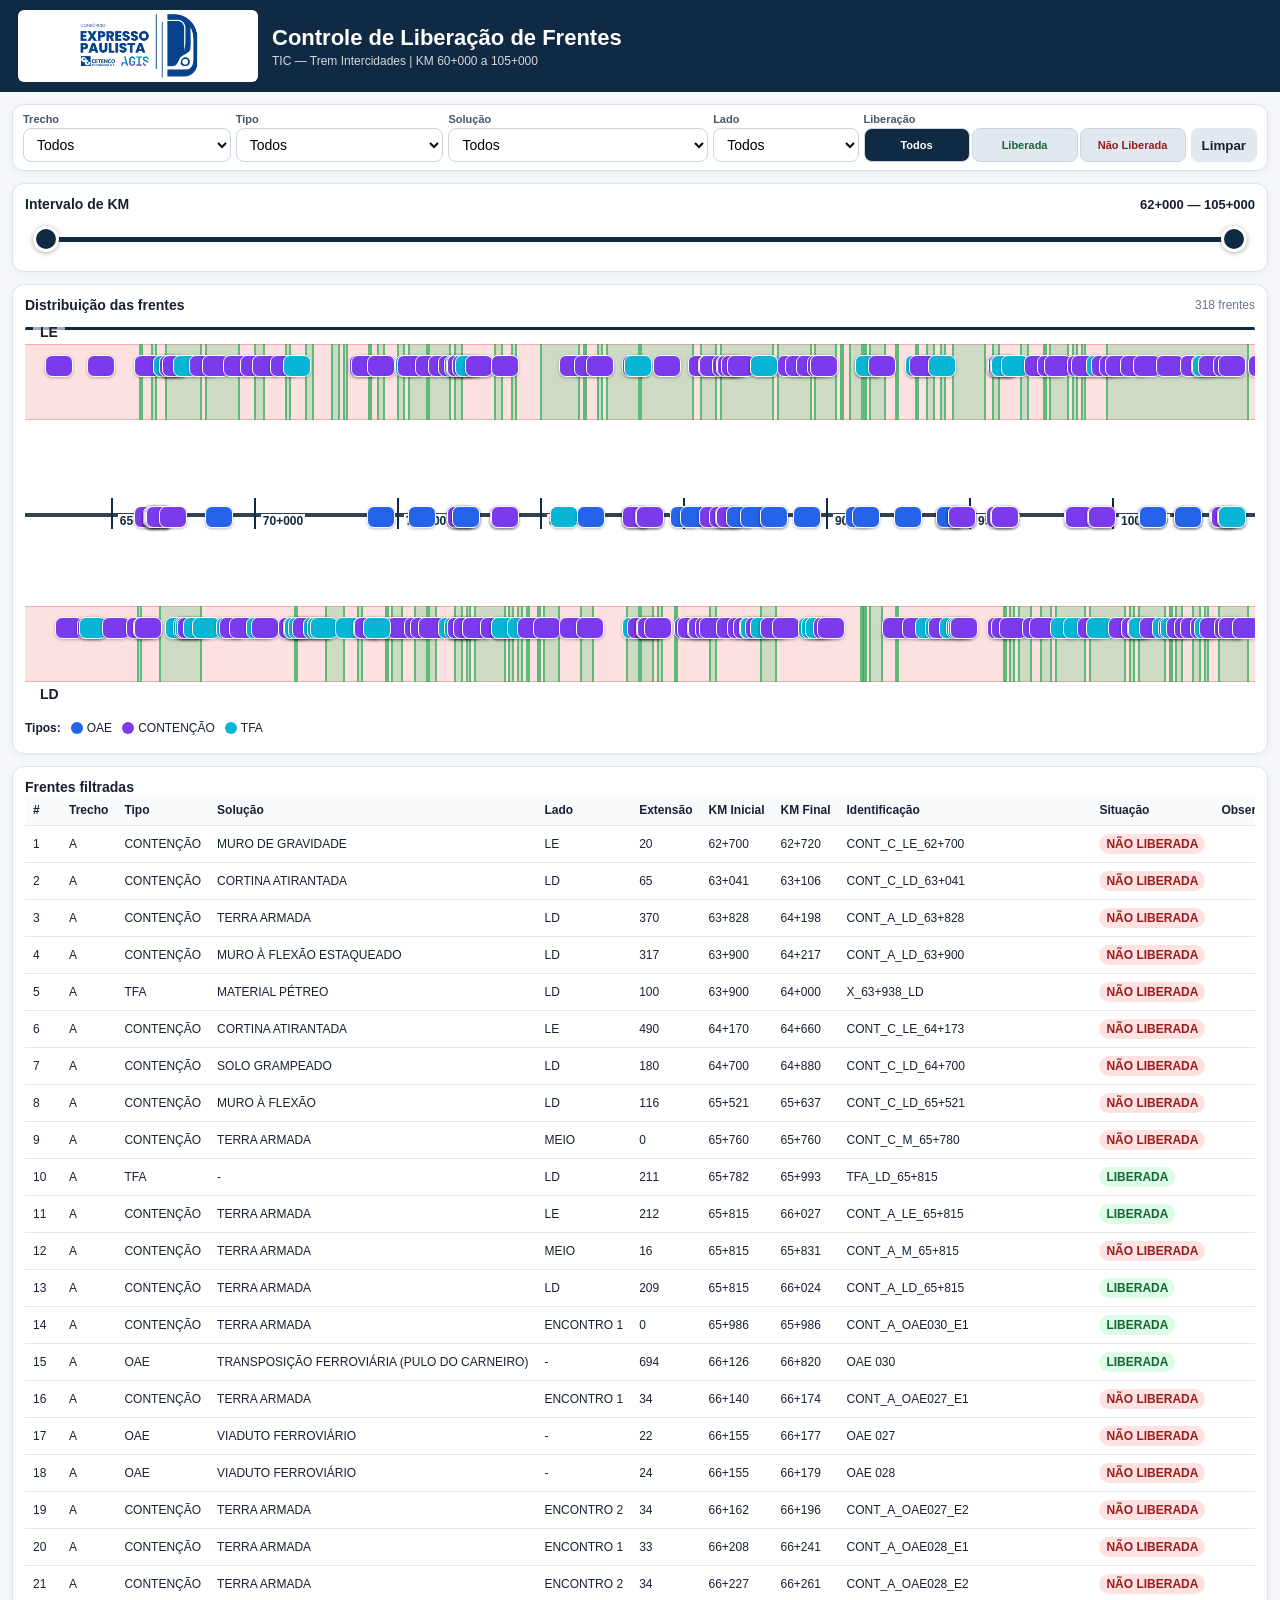
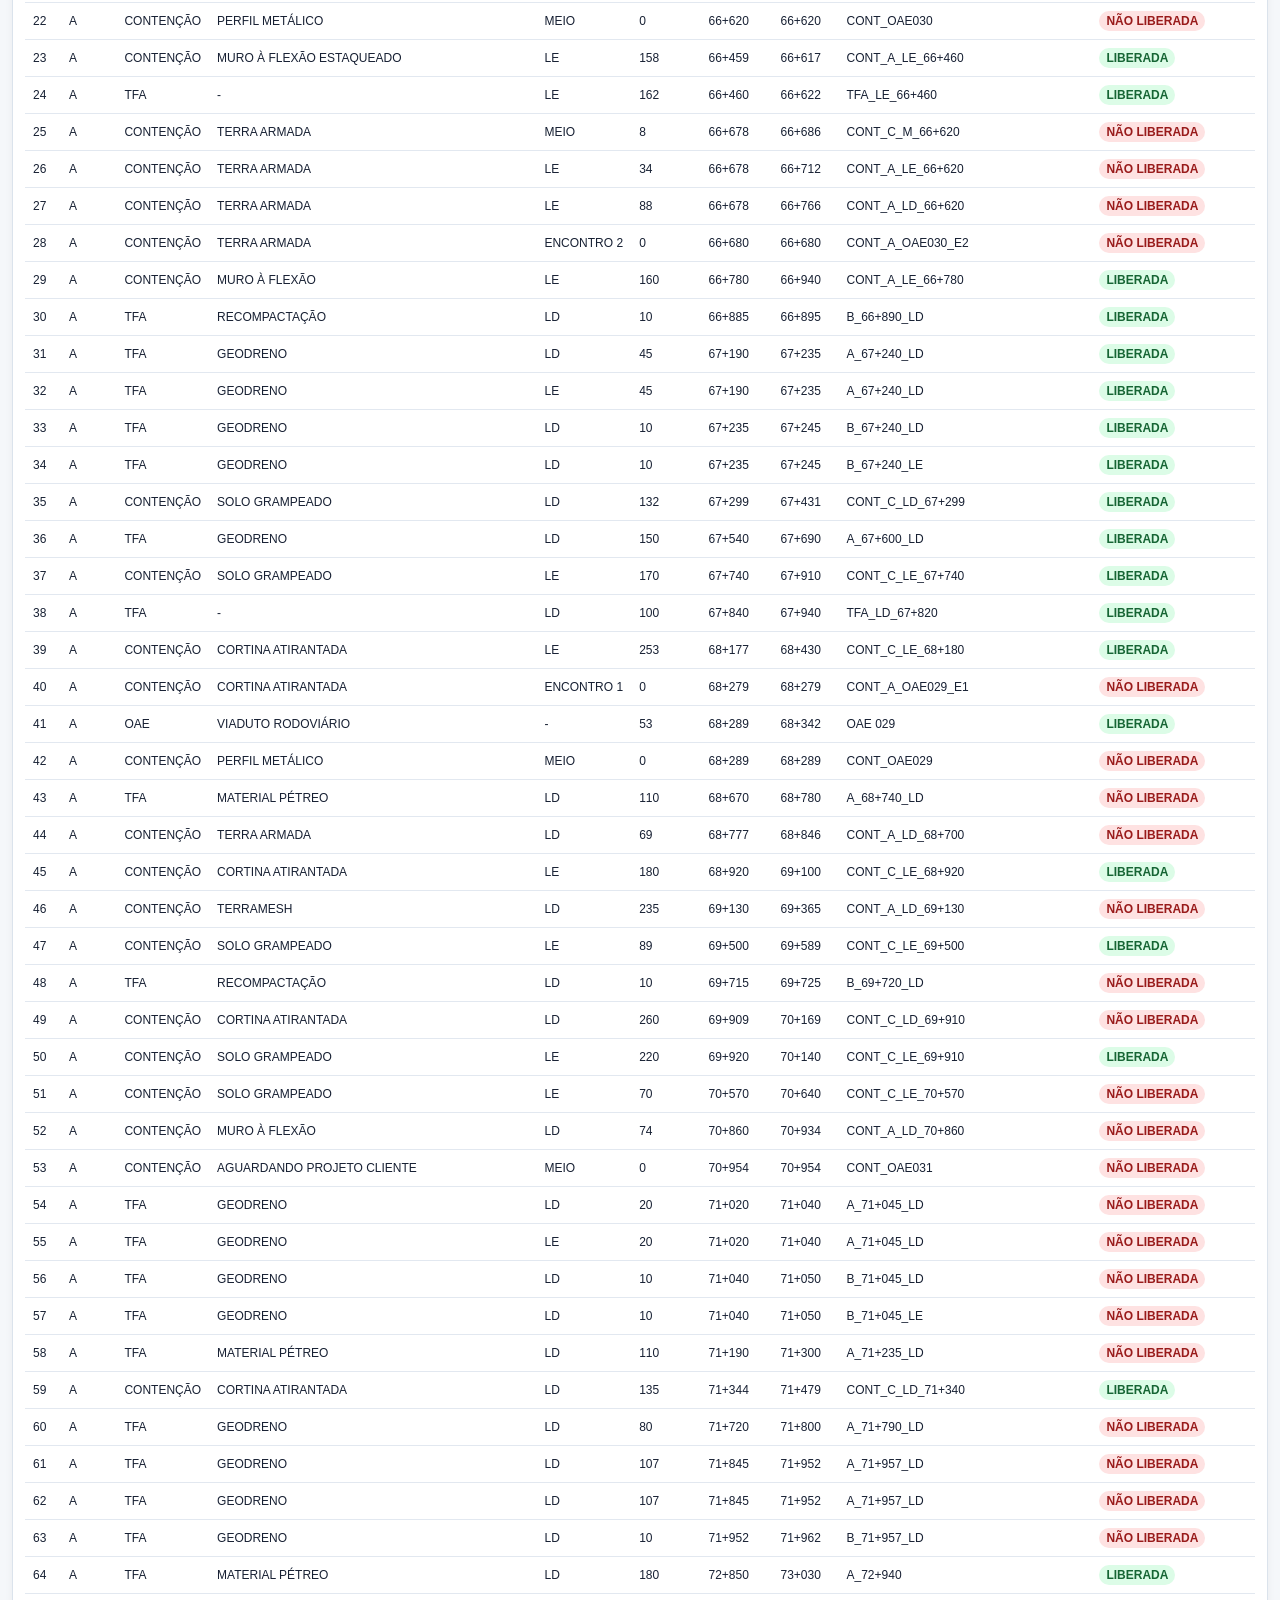
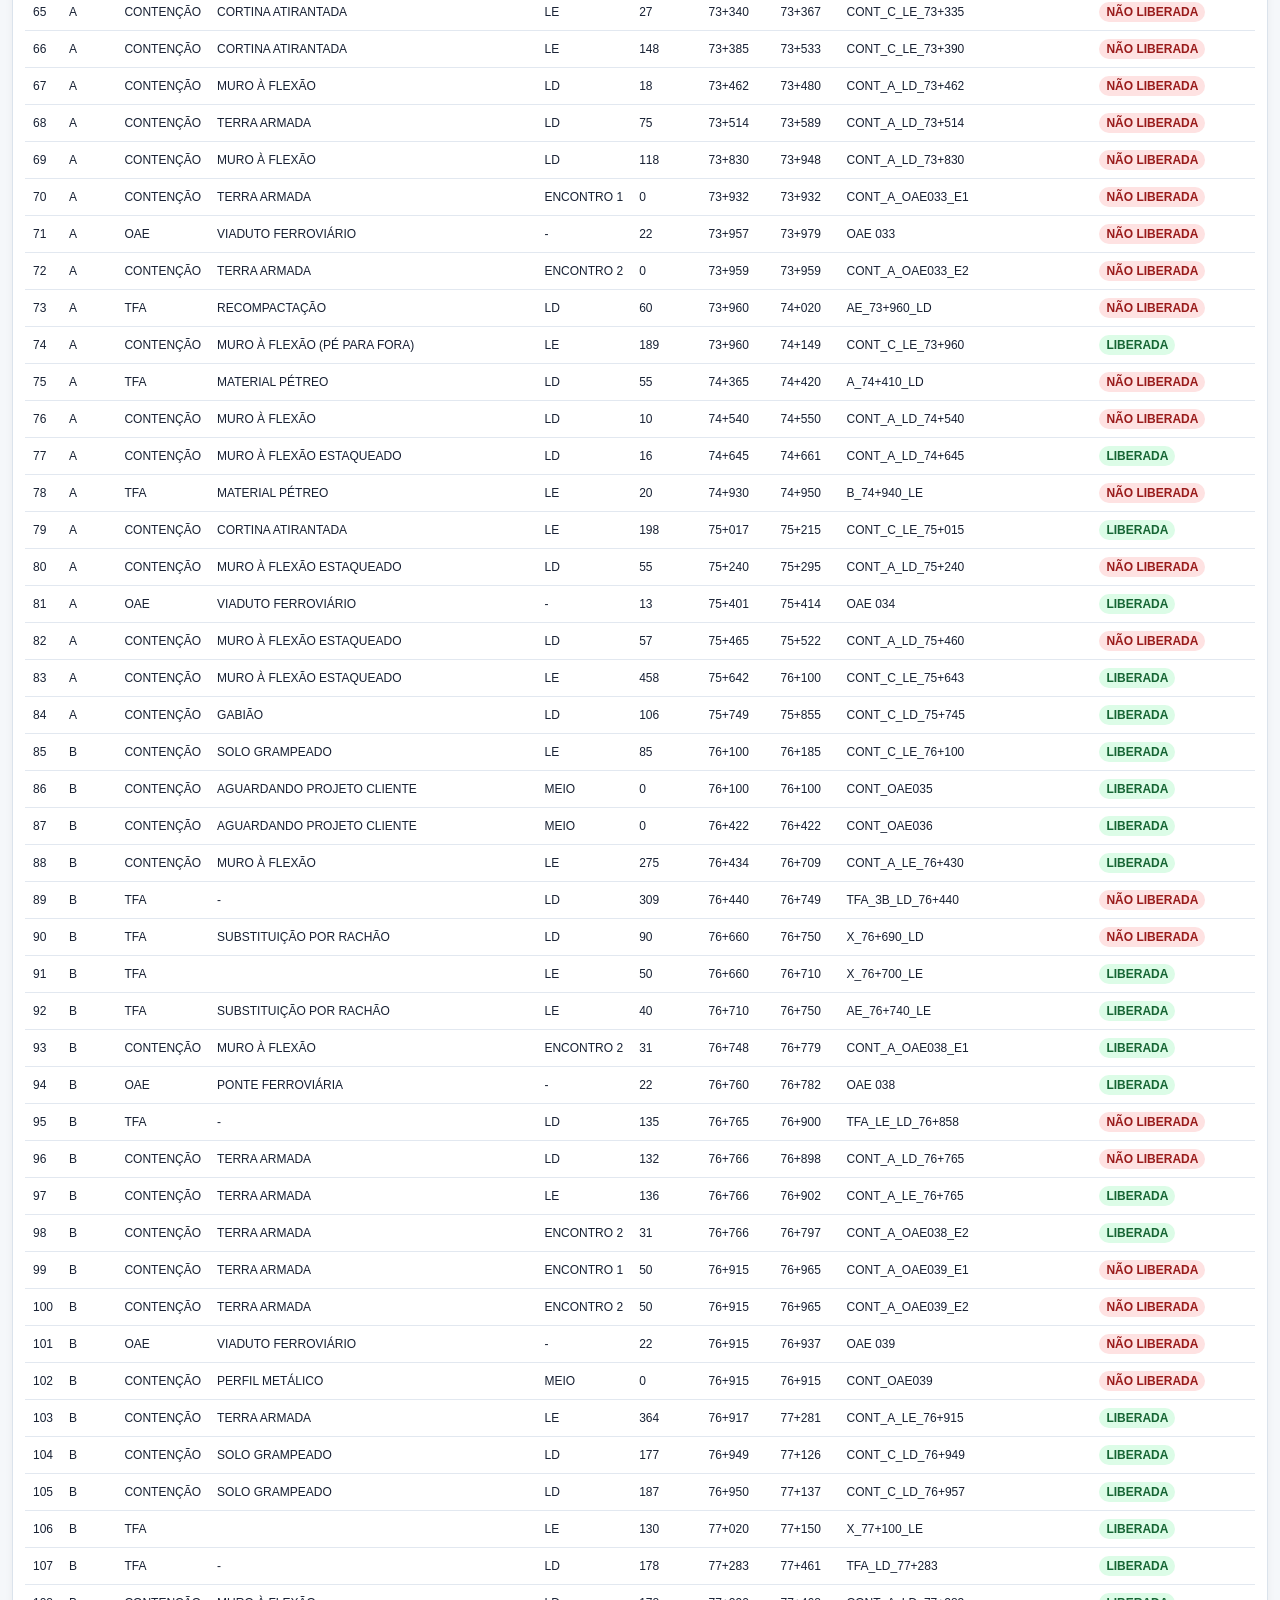
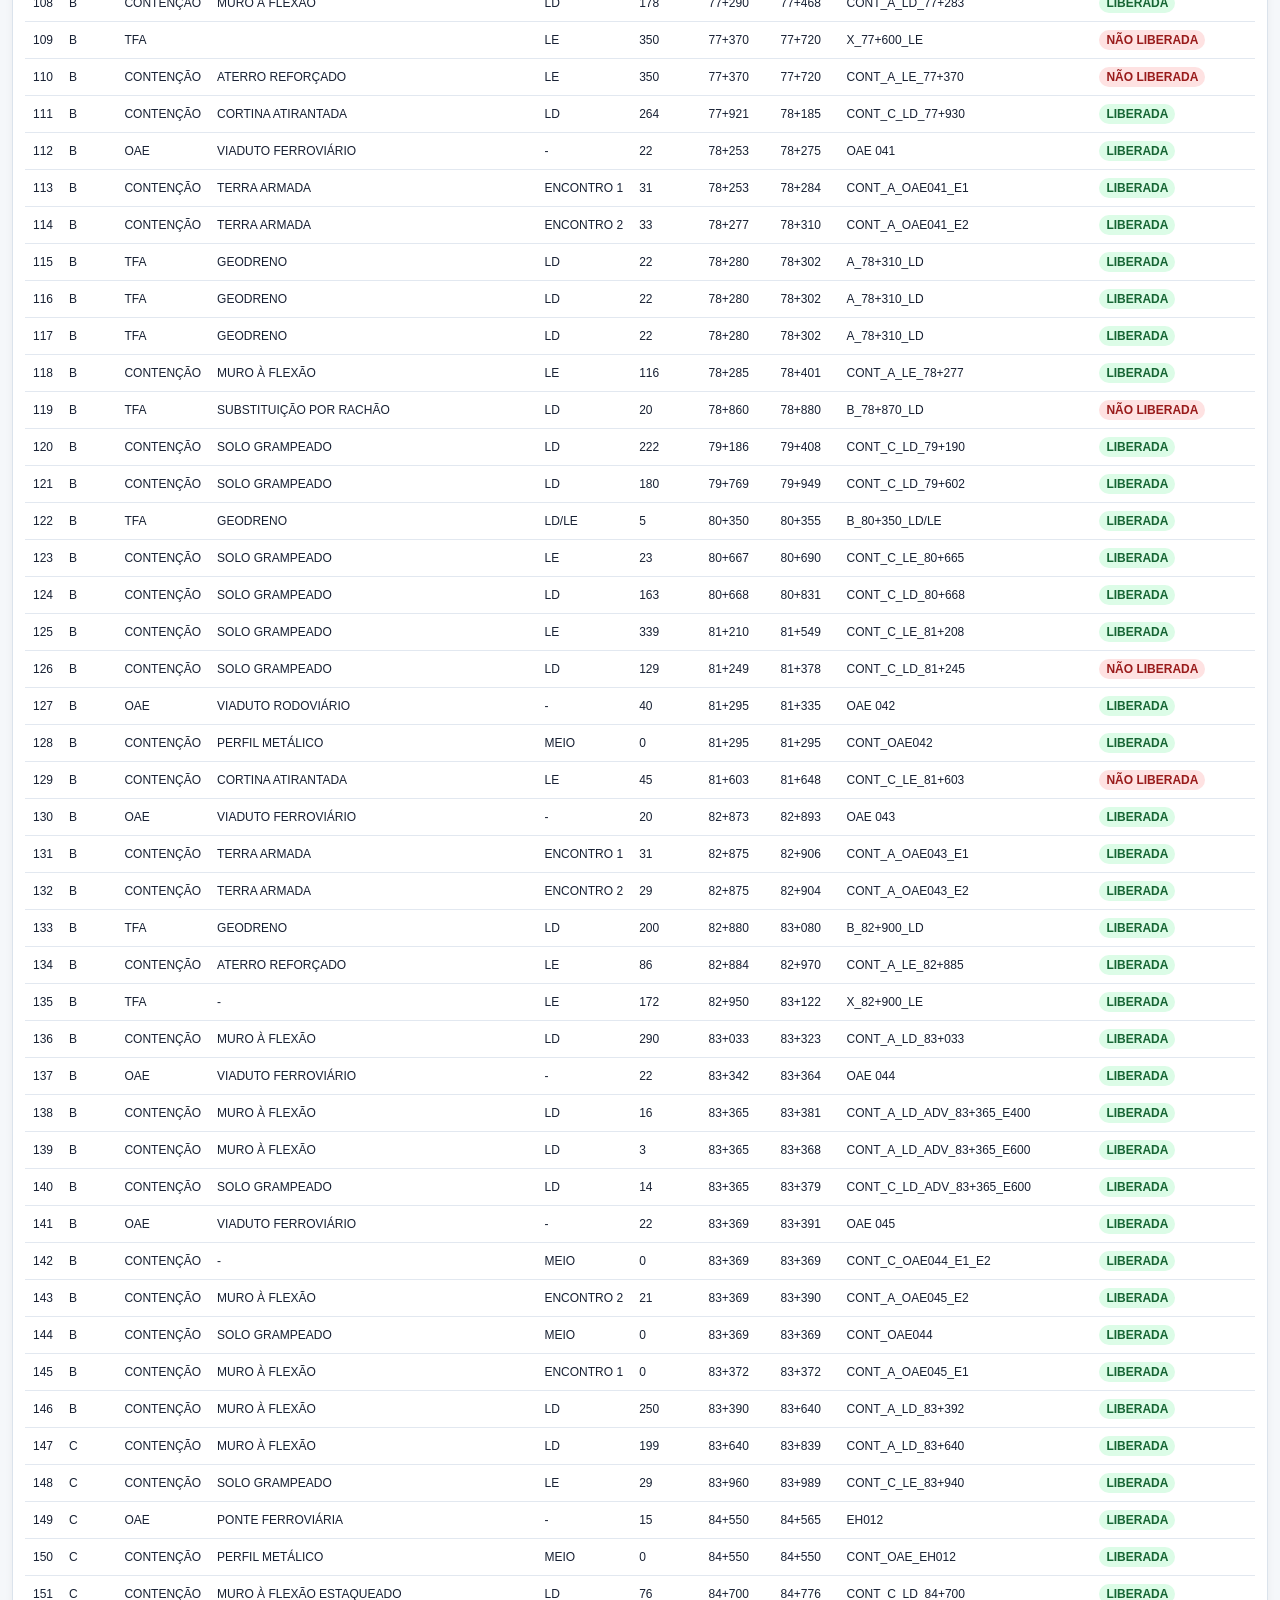
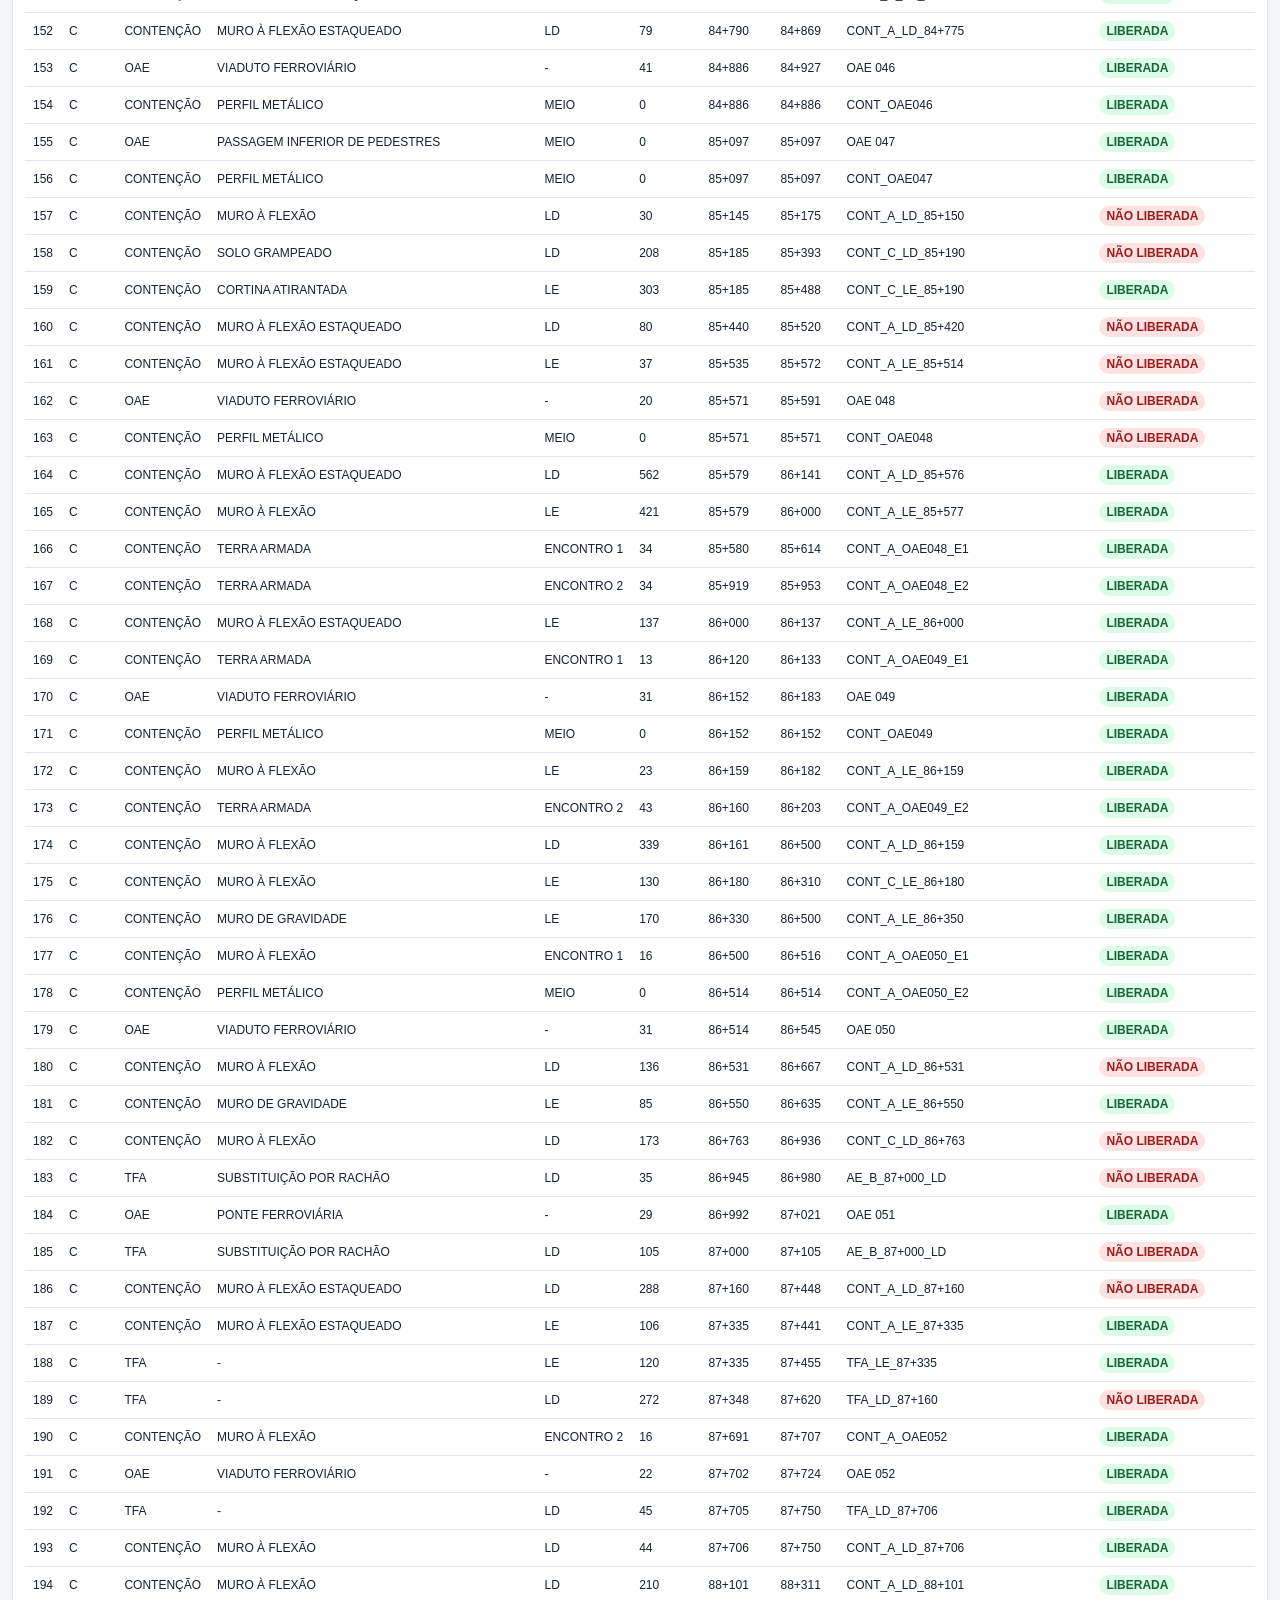
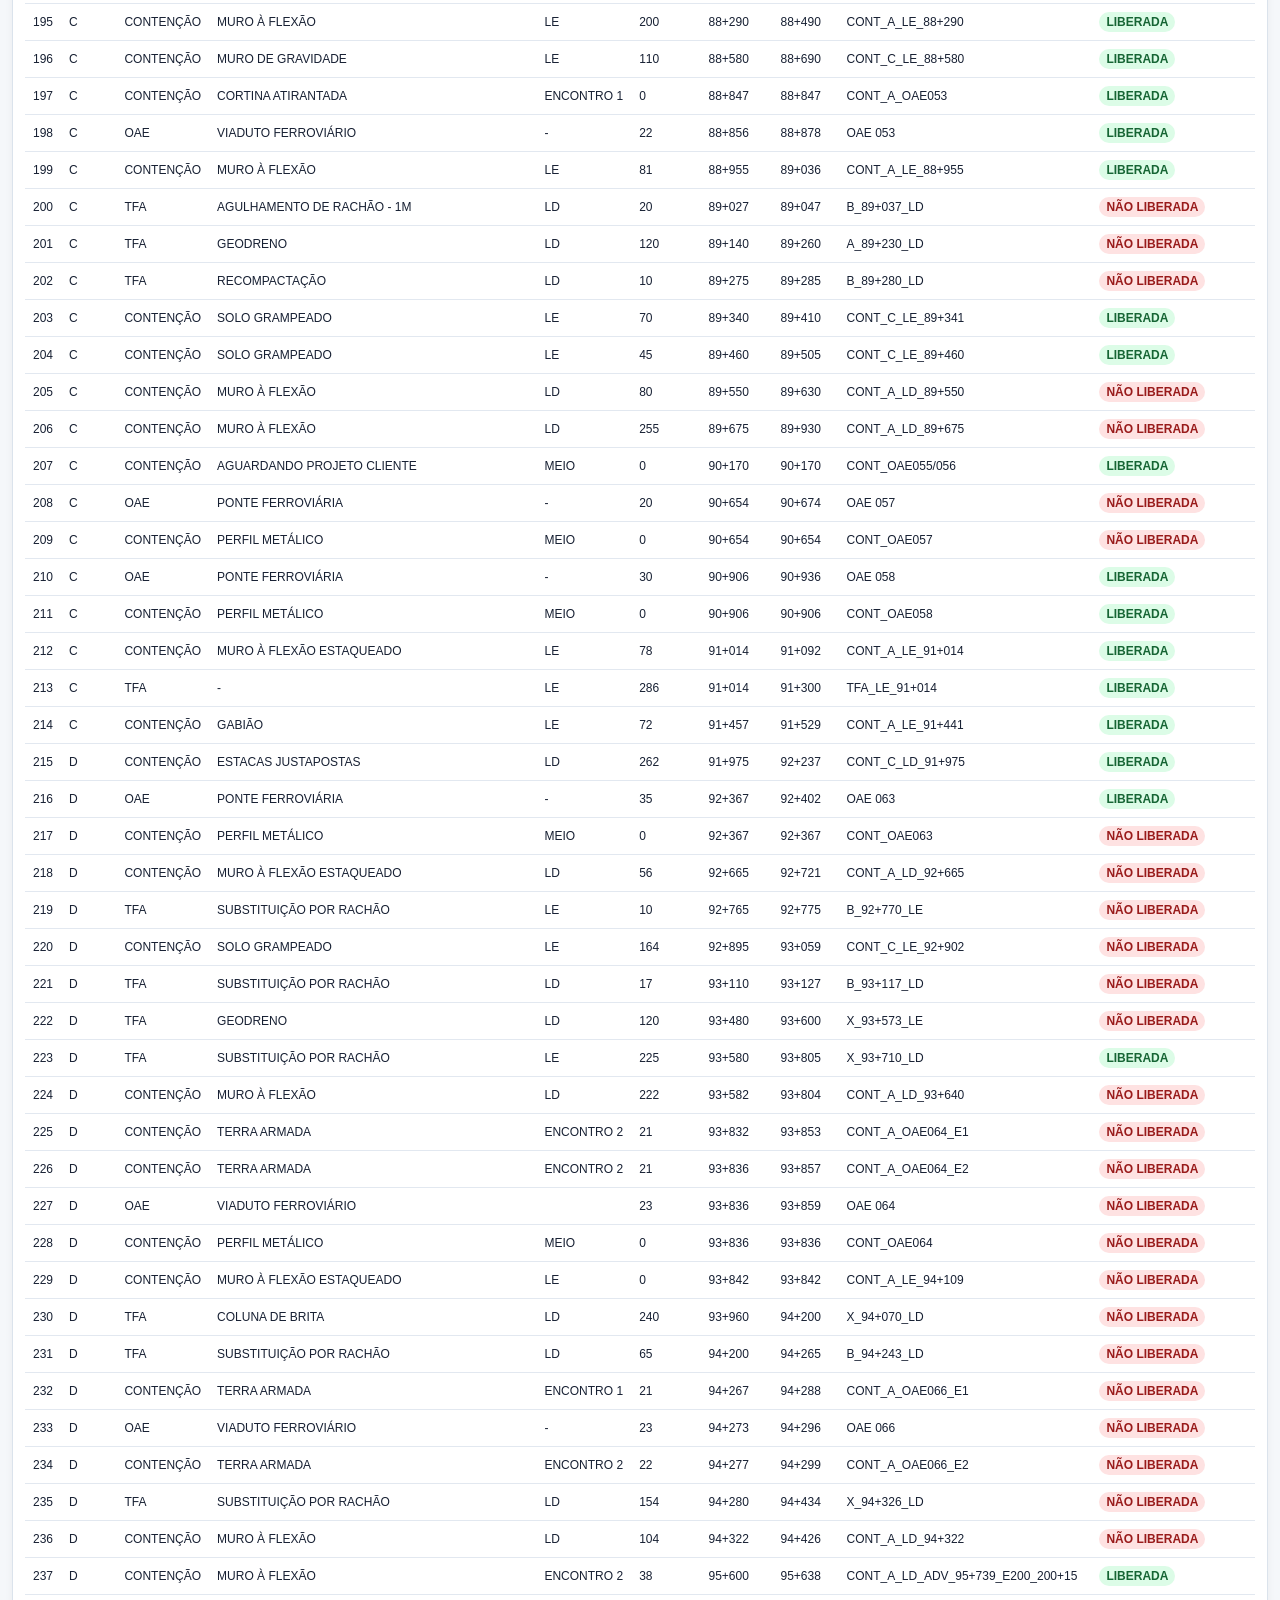
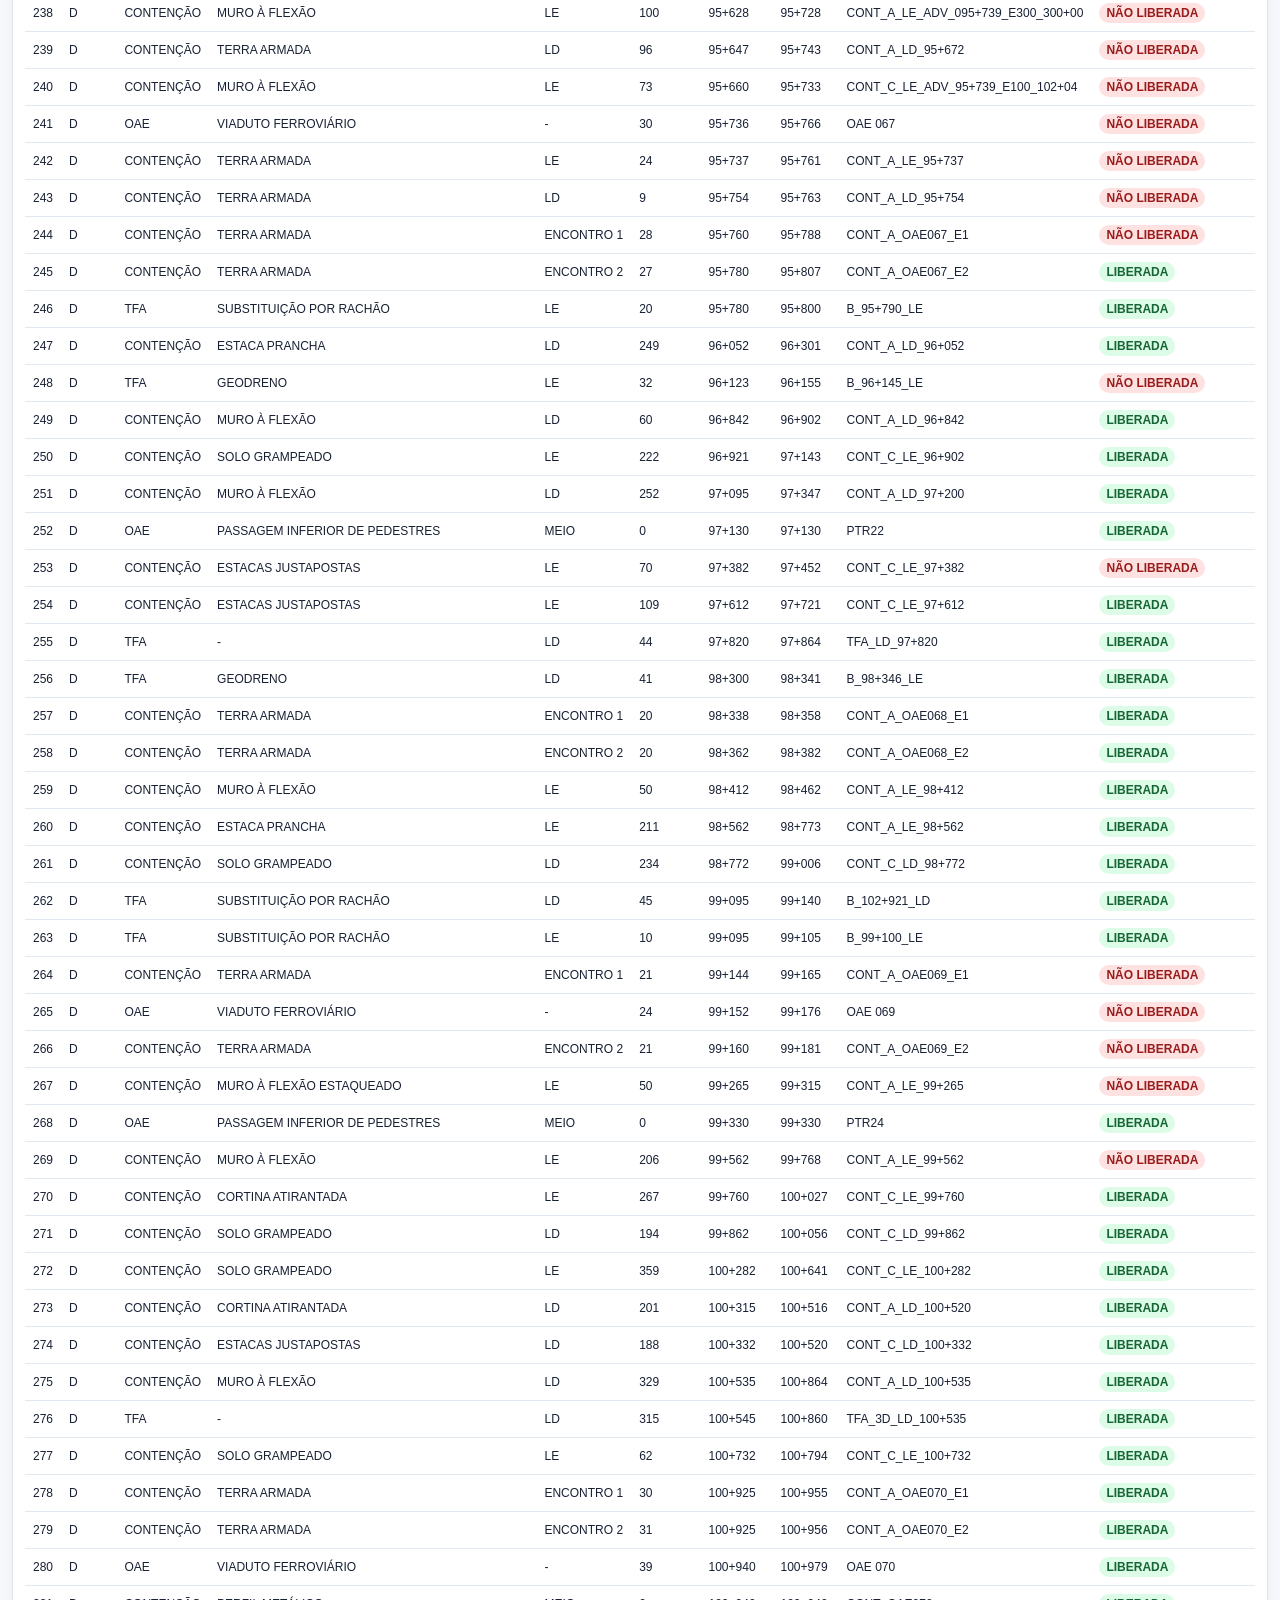
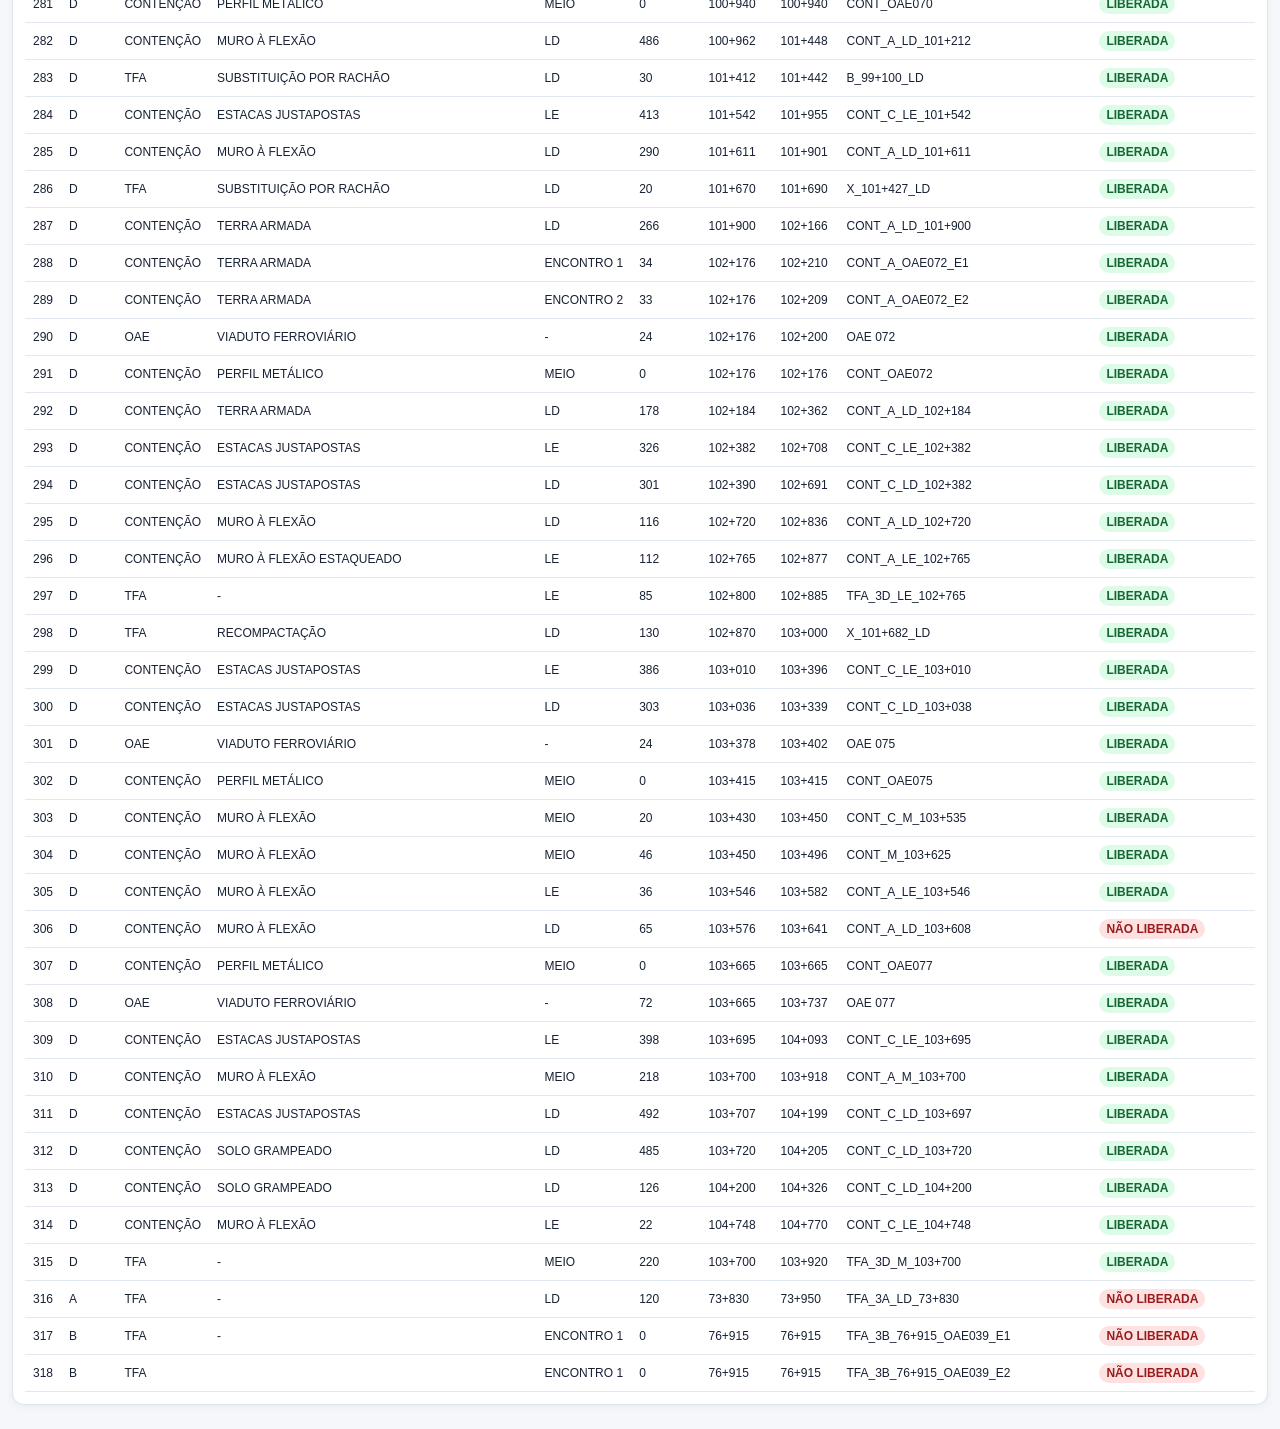
==== index.html @ 029c2e12 "Add files via upload" ====
<!doctype html><html lang="pt-BR"><head><meta charset="utf-8"><meta name="viewport" content="width=device-width,initial-scale=1,viewport-fit=cover"><meta name="apple-mobile-web-app-capable" content="yes"><meta name="apple-mobile-web-app-status-bar-style" content="black-translucent"><title>Controle de Liberação de Frentes</title><link rel="manifest" href="manifest.webmanifest"><link rel="icon" href="icon.svg"><link rel="stylesheet" href="app.css?v=6"></head><body>
<header class="topbar">
  <div class="brand">
    <img src="logo.png" alt="Consórcio Expresso Paulista" class="logo">
    <div>
      <h1>Controle de Liberação de Frentes</h1>
      <div class="sub">TIC — Trem Intercidades | KM 60+000 a 105+000</div>
    </div>
  </div>
</header>
<main>
<section class="card filterCard">
  <div class="filters">
    <div><label>Trecho</label><select id="trecho"></select></div>
    <div><label>Tipo</label><select id="tipo"></select></div>
    <div><label>Solução</label><select id="solucao"></select></div>
    <div><label>Lado</label><select id="lado"></select></div>
    <div class="releaseBox"><label>Liberação</label><div class="statusFilter"><button type="button" class="statusBtn active" data-status="">Todos</button><button type="button" class="statusBtn released" data-status="released">Liberada</button><button type="button" class="statusBtn notreleased" data-status="notreleased">Não Liberada</button></div></div>
    <button id="clear" class="btnlight clearBtn">Limpar</button>
  </div>
</section>
<section class="card"><div class="kmhead"><b>Intervalo de KM</b><span class="kmvals"><span id="v1">62+000</span> — <span id="v2">105+000</span></span></div><div class="range"><div class="track"></div><div class="fill" id="fill"></div><input id="r1" type="range" min="62" max="105" step="0.001" value="62"><input id="r2" type="range" min="62" max="105" step="0.001" value="105"></div></section>
<section class="card"><div class="kmhead"><b>Distribuição das frentes</b><span class="count" id="count"></span></div><div class="axiswrap"><div class="axis" id="axis"><div class="mainline"></div><div class="lane le" id="laneLE"></div><div class="lane ld" id="laneLD"></div></div></div><div class="legend" id="legend"></div><div id="appError" style="color:#b91c1c;font-size:12px;margin-top:6px"></div></section>
<section class="card"><div class="kmhead"><b>Frentes filtradas</b></div><div class="tablewrap"><table><thead><tr><th>#</th><th>Trecho</th><th>Tipo</th><th>Solução</th><th>Lado</th><th>Extensão</th><th>KM Inicial</th><th>KM Final</th><th>Identificação</th><th>Situação</th><th>Observação</th><th>Foto</th></tr></thead><tbody id="tbody"></tbody></table></div></section>
</main>
<div class="modal" id="modal"><div class="modalbox"><div class="modalhead"><h2 id="modalTitle" style="margin:0;font-size:18px"></h2><button id="cancel">Fechar</button></div><div class="details" id="details"></div><label>Observação</label><textarea id="obs" placeholder="Digite uma observação..."></textarea><div style="margin-top:10px"><label>Foto</label><input id="photo" type="file" accept="image/*" capture="environment"><img id="preview" class="photoPreview"></div><div class="modalactions"><button id="save">Salvar</button></div></div></div>
<script src="app_data.js?v=6"></script><script src="app.js?v=6"></script><script>if("serviceWorker" in navigator && (location.protocol==="https:" || location.hostname==="localhost")){navigator.serviceWorker.register("sw.js").catch(()=>{});}</script></body></html>
---- app.css ----
*{box-sizing:border-box}html,body{margin:0;padding:0;background:#f5f7fa;color:#172033;font-family:-apple-system,BlinkMacSystemFont,"Segoe UI",Arial,sans-serif}body{font-size:14px}header{background:#102a43;color:#fff;padding:10px 18px;position:sticky;top:0;z-index:20}
.topbar{min-height:64px}
.brand{display:flex;align-items:center;gap:14px}
.logo{width:240px;height:72px;object-fit:contain;object-position:center;background:#fff;border-radius:6px;padding:3px}
h1{font-size:22px;margin:0}.sub{opacity:.82;font-size:12px;margin-top:3px}main{padding:12px;max-width:1600px;margin:auto}.card{background:#fff;border:1px solid #dbe3ec;border-radius:12px;padding:12px;margin-bottom:12px;box-shadow:0 2px 8px rgba(15,23,42,.05)}.filters{display:grid;grid-template-columns:1fr 1fr 1.25fr .8fr 1.8fr auto;gap:7px;align-items:end}label{display:block;font-size:11px;font-weight:700;color:#475569;margin-bottom:5px}select{width:100%;height:40px;border:1px solid #cbd5e1;border-radius:8px;background:#fff;padding:0 9px;font-size:14px}button{border:0;border-radius:8px;background:#102a43;color:#fff;padding:10px 13px;font-weight:700;touch-action:manipulation}.btnlight{background:#e2e8f0;color:#172033}.kmhead{display:flex;justify-content:space-between;align-items:center;gap:8px}.kmvals{font-weight:800;font-size:13px}.range{position:relative;height:44px;margin:3px 8px 0}.range input{position:absolute;left:0;top:10px;width:100%;pointer-events:none;appearance:none;background:none;height:28px;margin:0}.range input::-webkit-slider-thumb{appearance:none;width:26px;height:26px;border-radius:50%;background:#102a43;border:3px solid #fff;box-shadow:0 1px 5px #0005;pointer-events:auto}.range input::-moz-range-thumb{width:22px;height:22px;border-radius:50%;background:#102a43;border:3px solid #fff;pointer-events:auto}.track{position:absolute;left:0;right:0;top:22px;height:5px;border-radius:5px;background:#dbe3ec}.fill{position:absolute;top:22px;height:5px;background:#102a43;border-radius:5px}.axiswrap{overflow:hidden}.axis{position:relative;width:100%;height:500px;min-width:0;background:#fff;border-radius:10px;overflow:hidden}.mainline{position:absolute;left:0;right:0;top:250px;height:4px;background:#334155}.lane{position:absolute;left:0;right:0;height:190px}.lane.le{top:5px}.lane.ld{bottom:5px}.lane-label{position:absolute;left:8px;z-index:4;font-weight:900;background:#fff9;padding:3px 7px;border-radius:5px}.lane.le .lane-label{top:4px}.lane.ld .lane-label{bottom:4px}.release-uncovered{position:absolute;left:0;right:0;top:35px;height:120px;background:rgba(239,68,68,.16);border-top:1px solid rgba(239,68,68,.35);border-bottom:1px solid rgba(239,68,68,.35)}.release-green{position:absolute;top:35px;height:120px;background:rgba(34,197,94,.22);border-left:2px solid rgba(22,163,74,.6);border-right:2px solid rgba(22,163,74,.6)}.tick{position:absolute;top:236px;height:30px;border-left:1px solid #cbd5e1;pointer-events:none;z-index:2}.tick span{position:absolute;top:10px;left:4px;font-size:10px;white-space:nowrap;color:#334155;font-weight:700}.item{position:absolute;height:18px;min-width:6px;border-radius:7px;transform:translateX(0);box-shadow:0 1px 3px #0004;border:1px solid #fff;z-index:8;cursor:pointer;touch-action:manipulation}.item:hover,.item:active{outline:3px solid rgba(15,23,42,.18)}.item.le{top:72px}.item.ld{top:72px}.item.center{top:80px}.legend{display:flex;flex-wrap:wrap;gap:10px;align-items:center;font-size:12px;margin-top:8px}.sw{display:inline-block;width:12px;height:12px;border-radius:50%;vertical-align:-2px;margin-right:4px}.count{font-size:12px;color:#64748b}.tablewrap{overflow:auto;-webkit-overflow-scrolling:touch}table{border-collapse:collapse;width:100%;min-width:1050px;font-size:12px}th,td{border-bottom:1px solid #e2e8f0;padding:8px;text-align:left;white-space:nowrap}th{background:#f8fafc;position:sticky;top:0;z-index:2}.status{display:inline-block;padding:3px 7px;border-radius:20px;font-weight:800}.yes{background:#dcfce7;color:#166534}.no{background:#fee2e2;color:#991b1b}.empty{padding:30px;text-align:center;color:#64748b}.modal{position:fixed;inset:0;background:#0008;display:none;align-items:flex-end;justify-content:center;z-index:100}.modal.show{display:flex}.modalbox{width:min(720px,100%);max-height:90vh;overflow:auto;background:#fff;border-radius:16px 16px 0 0;padding:16px}.modalhead{display:flex;justify-content:space-between;gap:8px;align-items:center}.details{display:grid;grid-template-columns:repeat(2,1fr);gap:7px;margin:12px 0}.field{border:1px solid #e2e8f0;border-radius:8px;padding:8px}.field b{display:block;font-size:10px;color:#64748b;margin-bottom:2px}.modal textarea{width:100%;min-height:100px;border:1px solid #cbd5e1;border-radius:8px;padding:9px;font-family:inherit}.photoPreview{max-width:100%;max-height:250px;border-radius:8px;margin-top:8px;display:none}.modalactions{display:flex;justify-content:flex-end;gap:8px;margin-top:10px}@media(max-width:700px){header{padding:13px 14px}h1{font-size:19px}main{padding:8px}.filters{grid-template-columns:repeat(2,minmax(0,1fr))}.axis{min-width:620px;height:430px}.mainline{top:215px}.lane{height:160px}.lane.le{top:4px}.lane.ld{bottom:4px}.release-uncovered,.release-green{top:32px;height:100px}.details{grid-template-columns:1fr}.modalbox{max-height:94vh}.axiswrap{margin:0 -4px}.tablewrap{margin:0 -4px}}

.statusFilter{display:flex;gap:4px;min-height:40px}
.statusBtn{flex:1;height:40px;background:#e2e8f0;color:#172033;border:1px solid #cbd5e1;padding:0 10px}
.statusBtn.active{background:#102a43;color:#fff}
.statusBtn.released.active{background:#16a34a}
.statusBtn.notreleased.active{background:#ef4444}
.statusBtn.released{color:#166534}
.statusBtn.notreleased{color:#991b1b}
.axiswrap{overflow:hidden}
.axis{width:100%;min-width:0}
@media(max-width:700px){
  .statusFilter{gap:3px}
  .statusBtn{font-size:12px;padding:0 6px}
  .axis{min-width:0;width:100%;height:430px}
}

.tablewrap{max-width:100%;overflow-x:auto}

.filterCard{padding:10px 12px}
.clearBtn{height:40px;padding:0 13px;background:#e2e8f0;color:#172033}
.statusFilter{height:40px}
@media(max-width:900px){
  .filters{grid-template-columns:repeat(3,minmax(0,1fr))}
}
@media(max-width:700px){
  header{padding:9px 12px}
  .brand{gap:9px}
  .logo{width:180px;height:64px}
  h1{font-size:18px}
  .sub{font-size:10px}
  .filters{grid-template-columns:repeat(2,minmax(0,1fr));gap:6px}
  .clearBtn{width:100%}
  .axis{min-width:0;width:100%;height:430px}
  .mainline{top:215px}
  .tick{top:201px;height:30px}
  .lane{height:160px}
  .lane.le{top:4px}
  .lane.ld{bottom:4px}
  .release-uncovered,.release-green{top:32px;height:100px}
}

/* V7 - eixo KM legível e posicionamento real das frentes */
.kmRulerLine{
  position:absolute;left:0;right:0;top:14px;height:3px;
  background:#102a43;border-radius:3px;
}
.tick{
  top:0;height:31px;border-left:2px solid #102a43;
  z-index:5;
}
.tick span{
  top:16px;left:5px;font-size:12px;line-height:14px;
  color:#102a43;font-weight:800;background:#fff;padding:0 2px;
}
.item{left:auto}
.lane .item{z-index:10}

/* V8 - filtros compactos, faixas aproximadas ao eixo e tabela na ordem solicitada */
.filterCard{padding:8px 10px}
.filters{grid-template-columns:1fr 1fr 1.25fr .7fr 1.55fr auto;gap:5px}
.filters label{margin-bottom:3px}
.filters select,.statusFilter,.statusBtn,.clearBtn{height:34px}
.statusFilter{min-height:34px;gap:2px}
.statusBtn{font-size:11px;padding:0 7px}
.clearBtn{padding:0 11px}
.axis{height:400px}
.mainline{top:200px}
.lane{height:130px}
.lane.le{top:4px}
.lane.ld{bottom:4px}
.release-uncovered,.release-green{top:27px;height:76px}
.lane .item{top:38px!important;height:15px}
.tick{top:185px;height:31px}
.tick span{top:16px;font-size:12px;background:#fff}
.centerItem{top:193px!important;height:15px}
.kmRulerLine{top:14px}
@media(max-width:900px){.filters{grid-template-columns:repeat(6,minmax(0,1fr))}.filters>div:nth-child(3){grid-column:span 2}}
@media(max-width:700px){
 .filters{grid-template-columns:repeat(6,minmax(0,1fr));gap:4px}
 .filters>div:nth-child(1){grid-column:span 1}.filters>div:nth-child(2){grid-column:span 1}
 .filters>div:nth-child(3){grid-column:span 2}.filters>div:nth-child(4){grid-column:span 1}
 .releaseBox{grid-column:span 1}.clearBtn{width:100%;font-size:11px}
 .statusBtn{font-size:9px;padding:0 3px}
 .axis{height:360px}
 .mainline{top:180px}
 .lane{height:112px}
 .release-uncovered,.release-green{top:24px;height:64px}
 .lane .item{top:31px!important;height:14px}
 .tick{top:165px}.centerItem{top:173px!important}
 .tick span{font-size:11px}
}
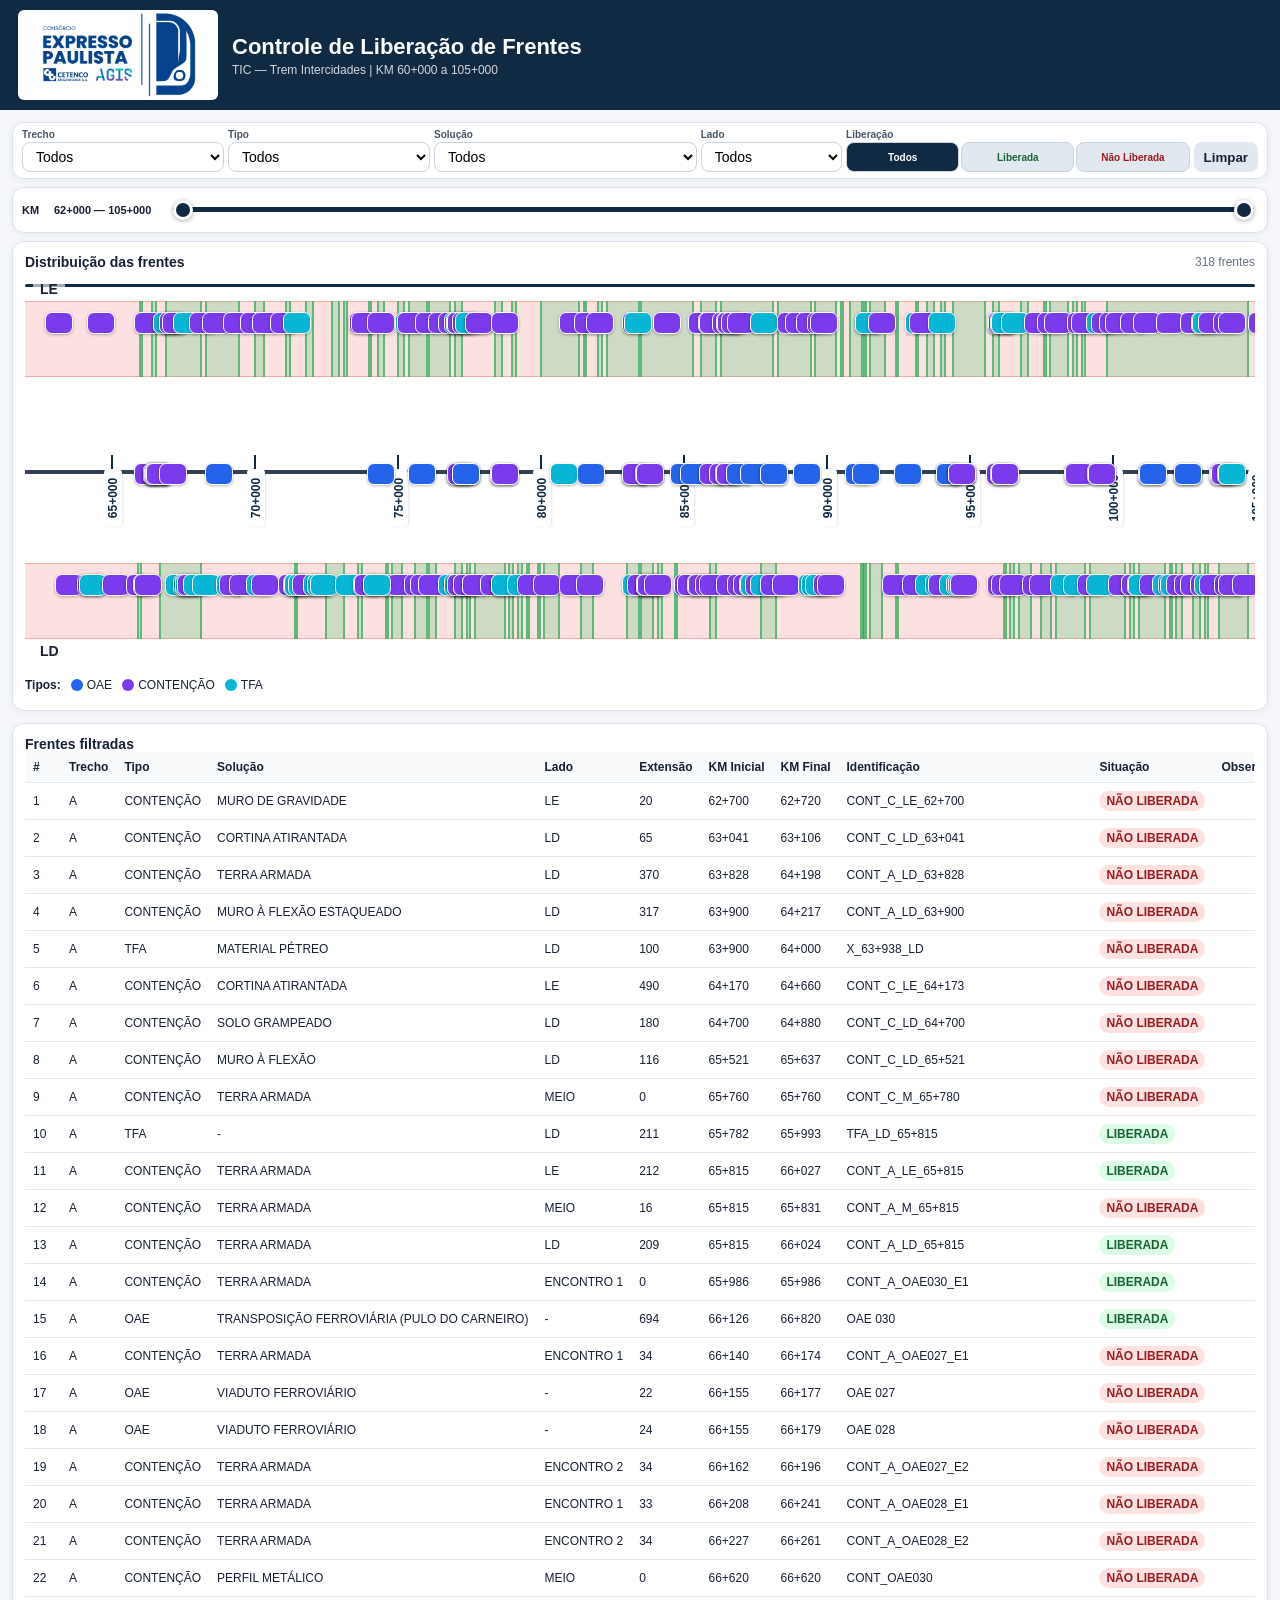
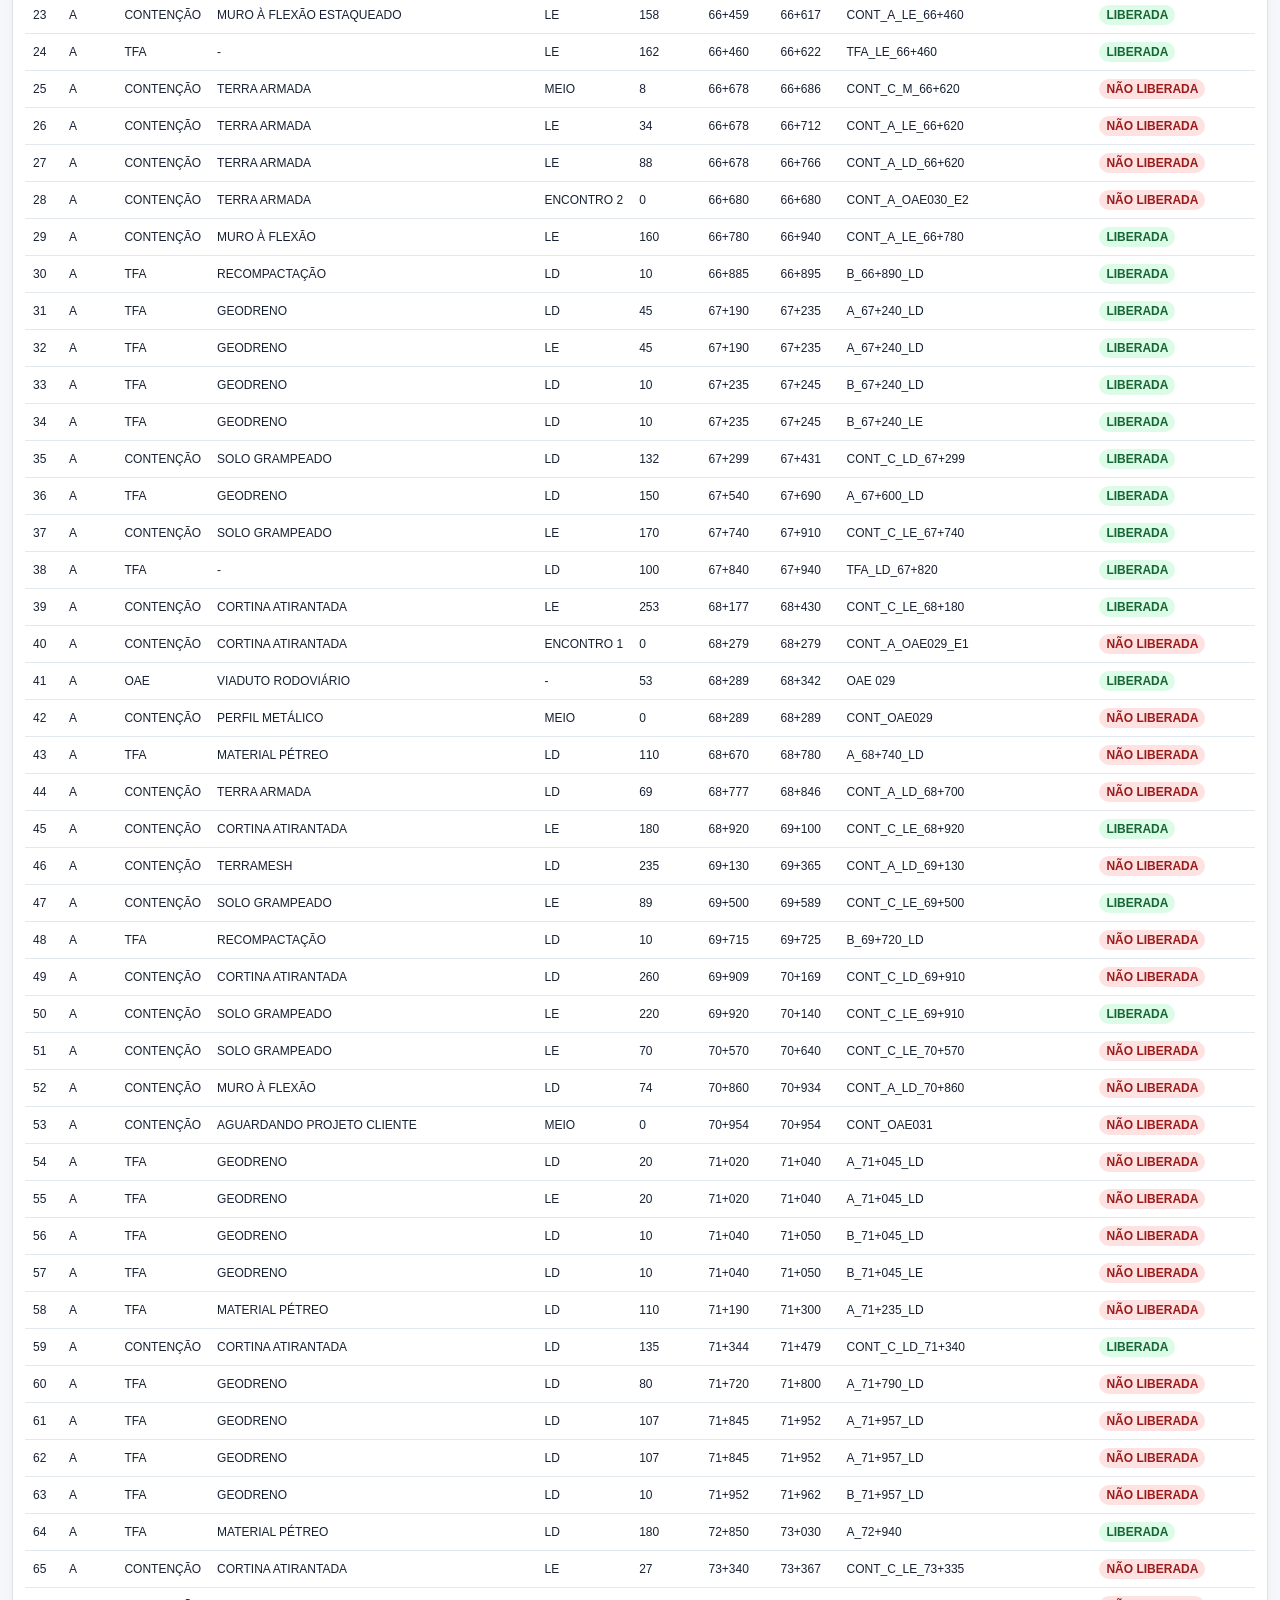
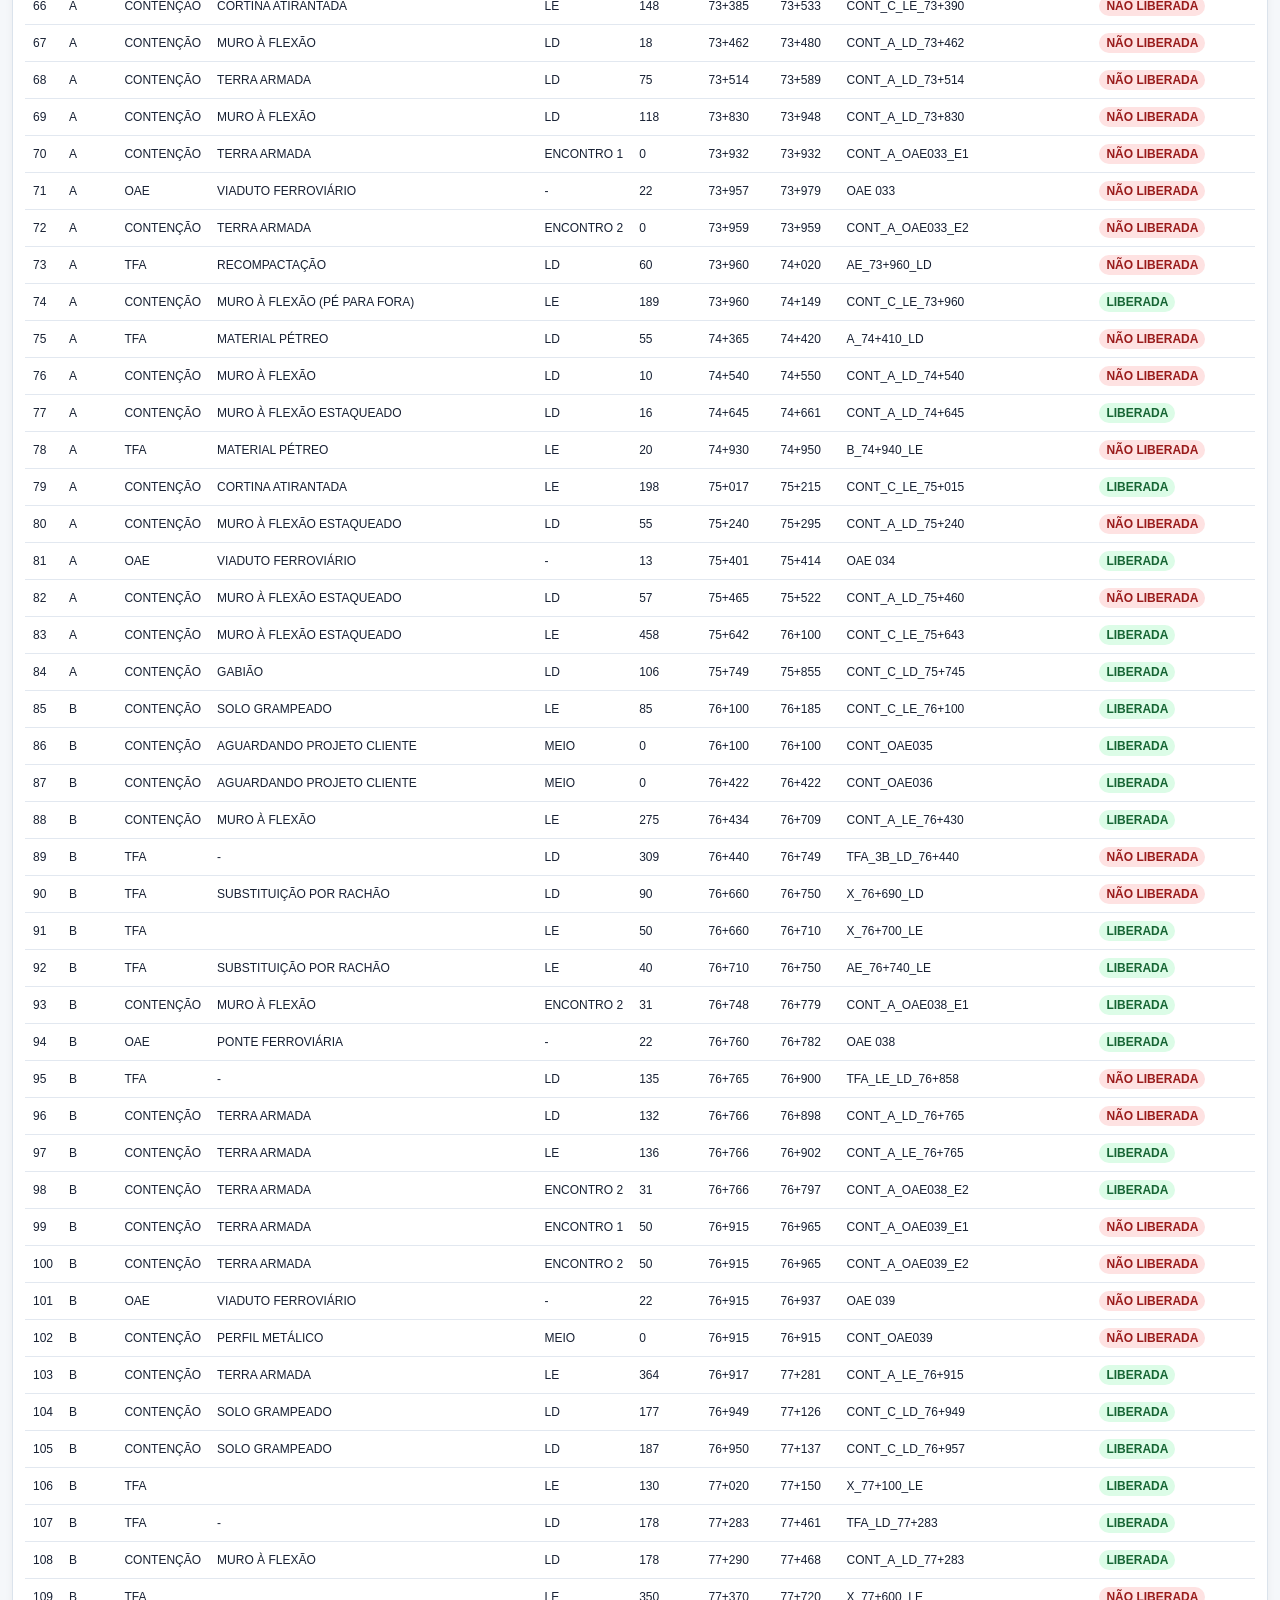
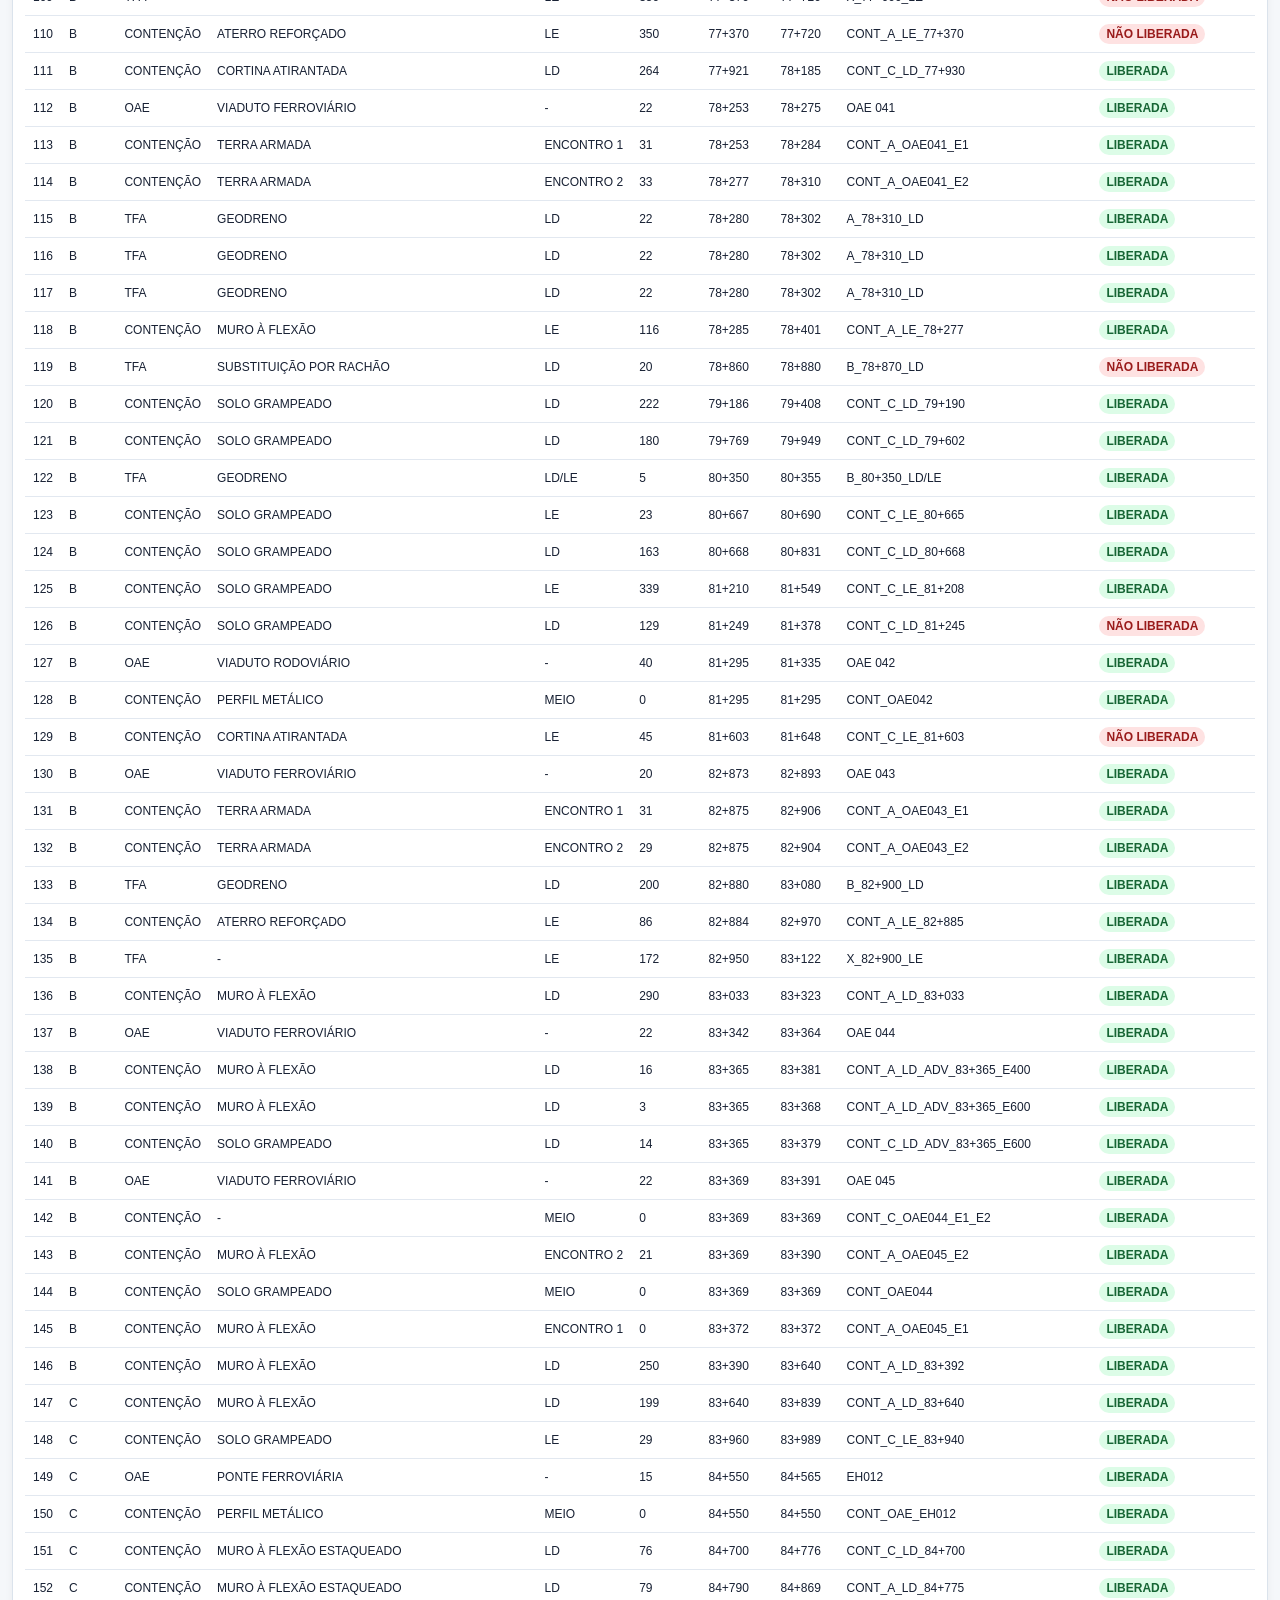
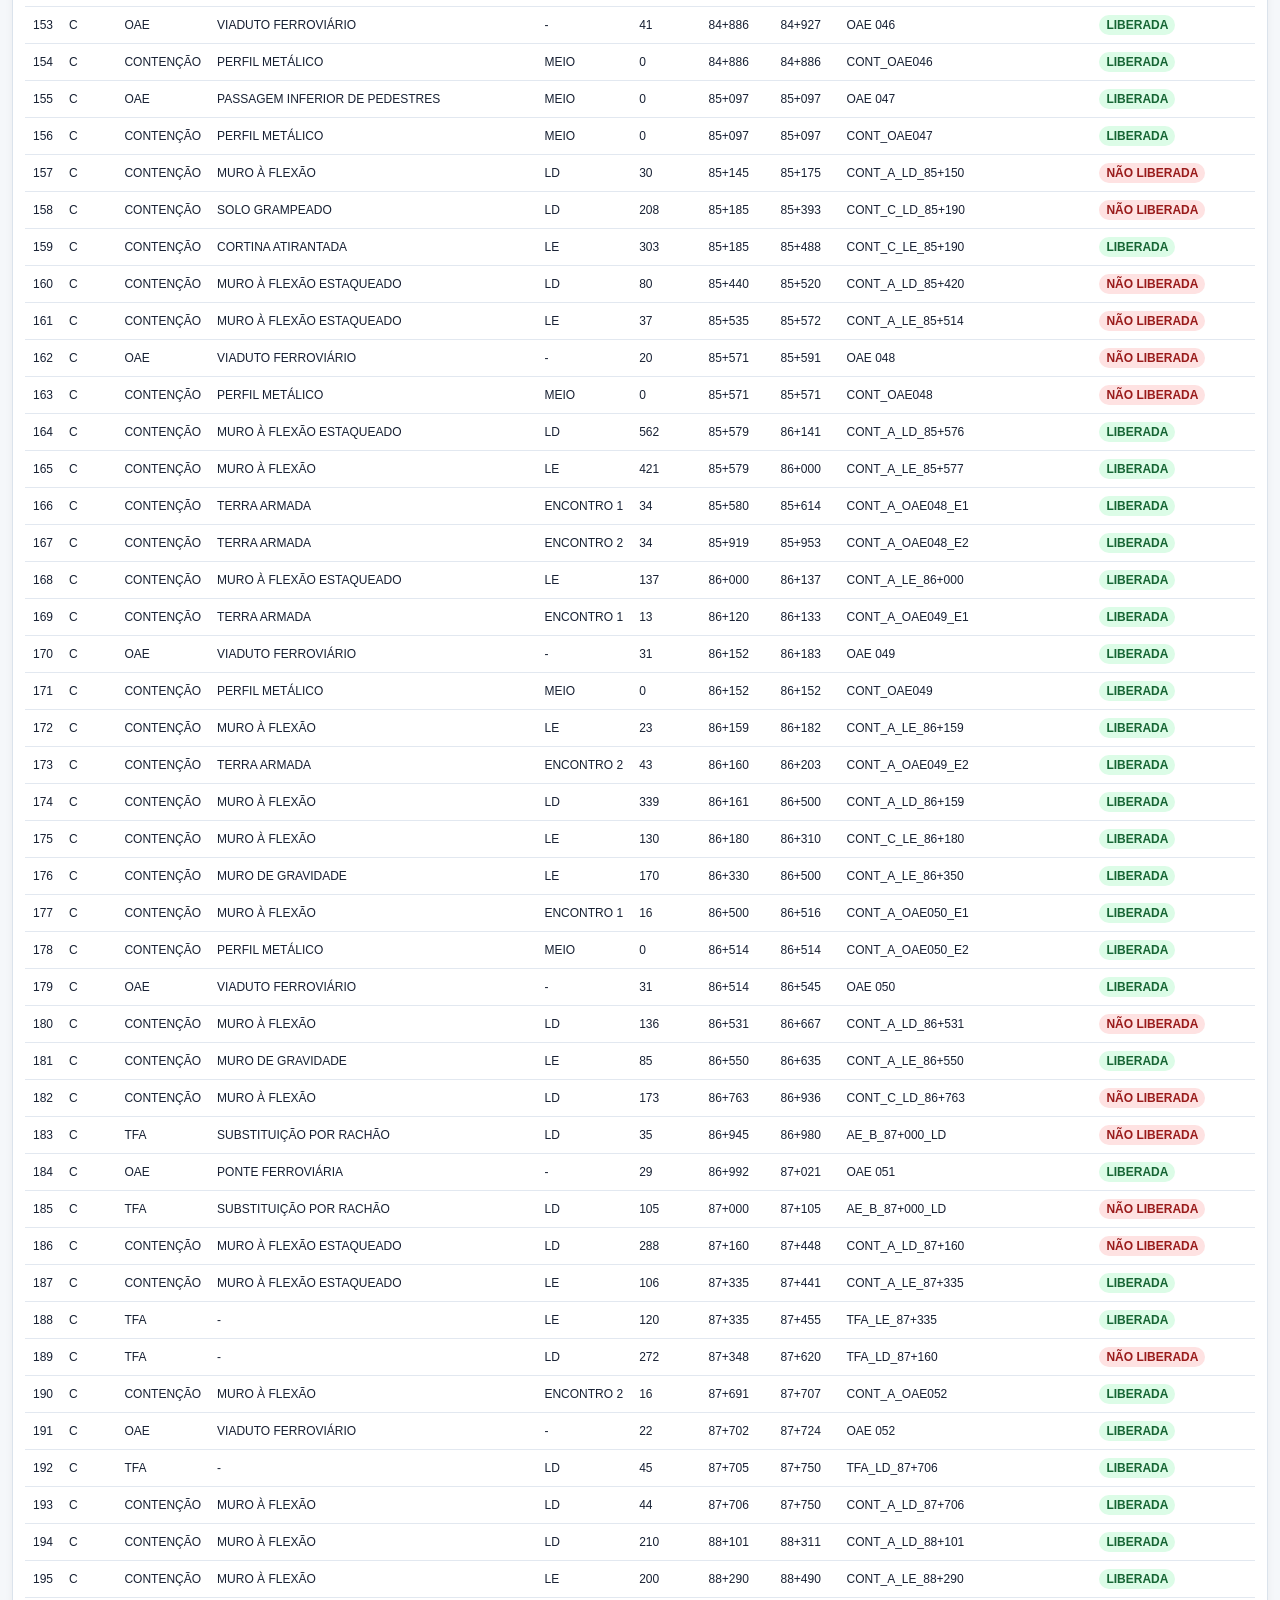
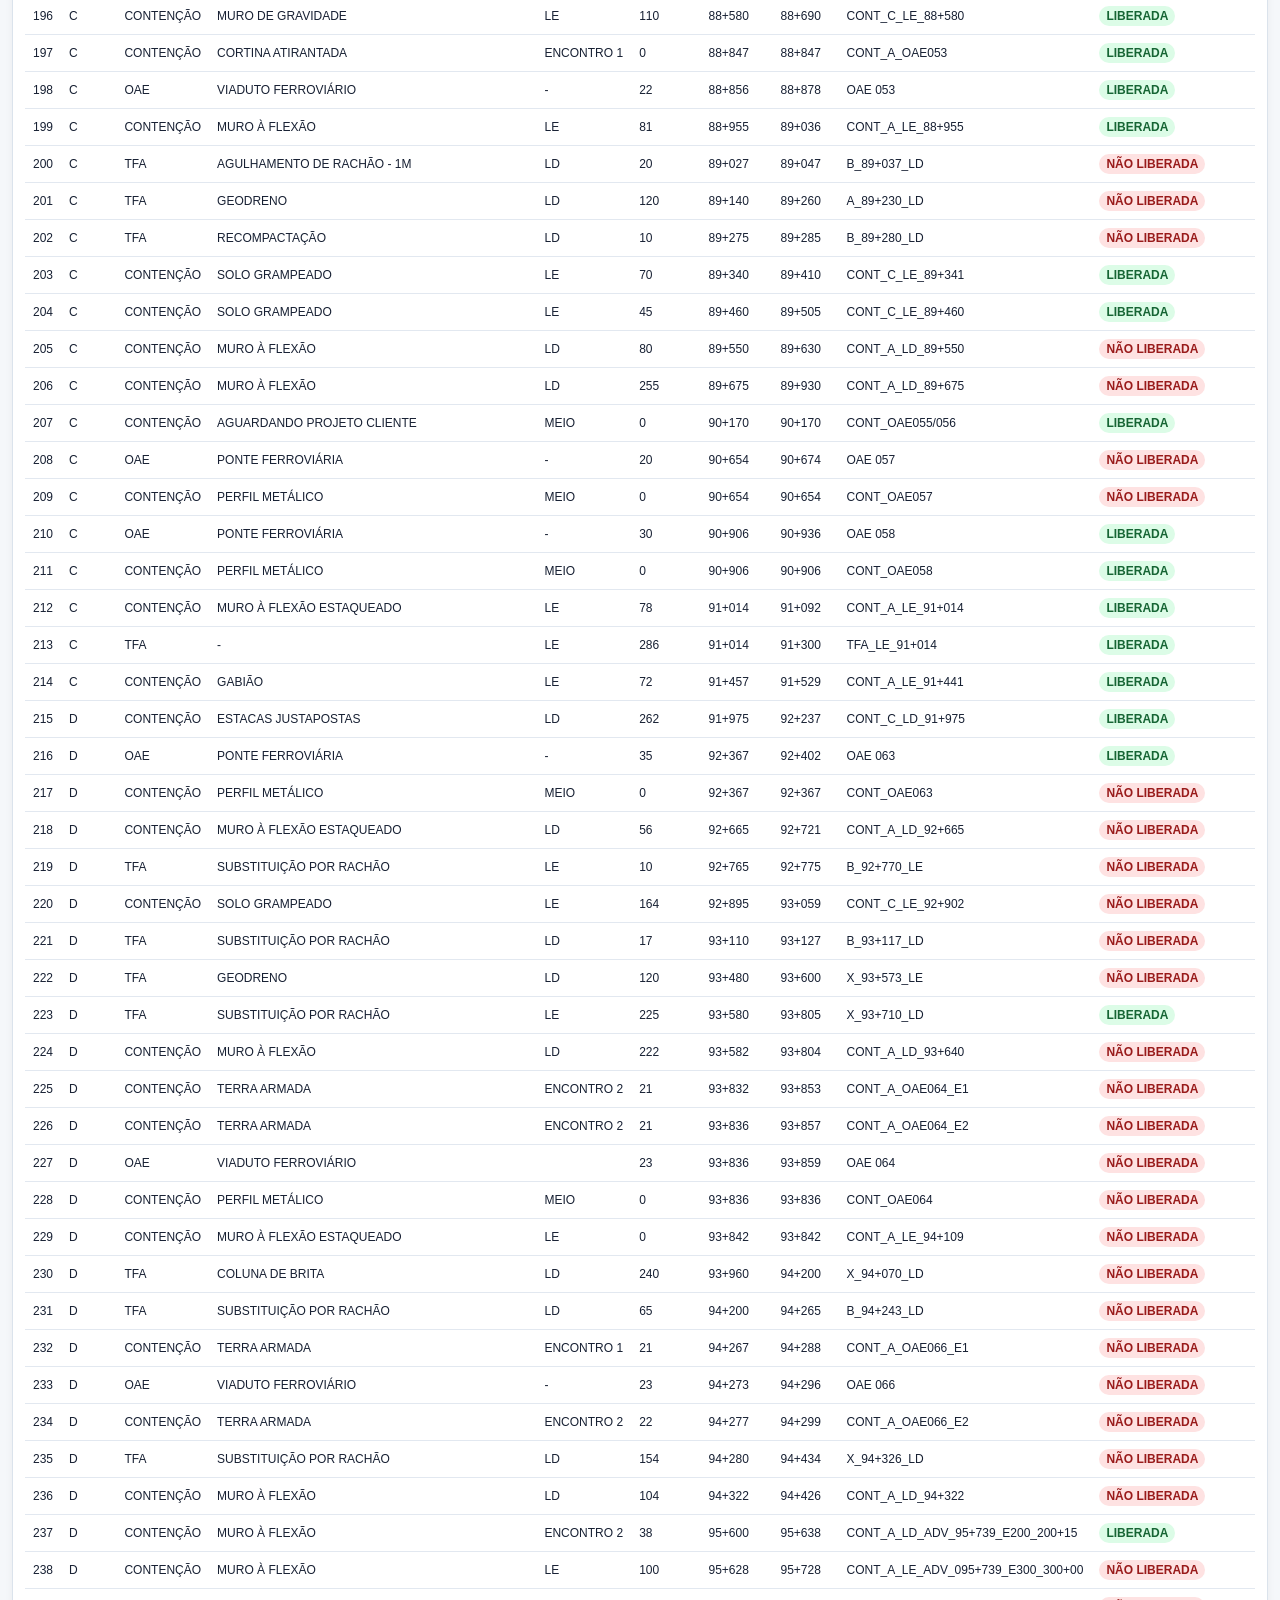
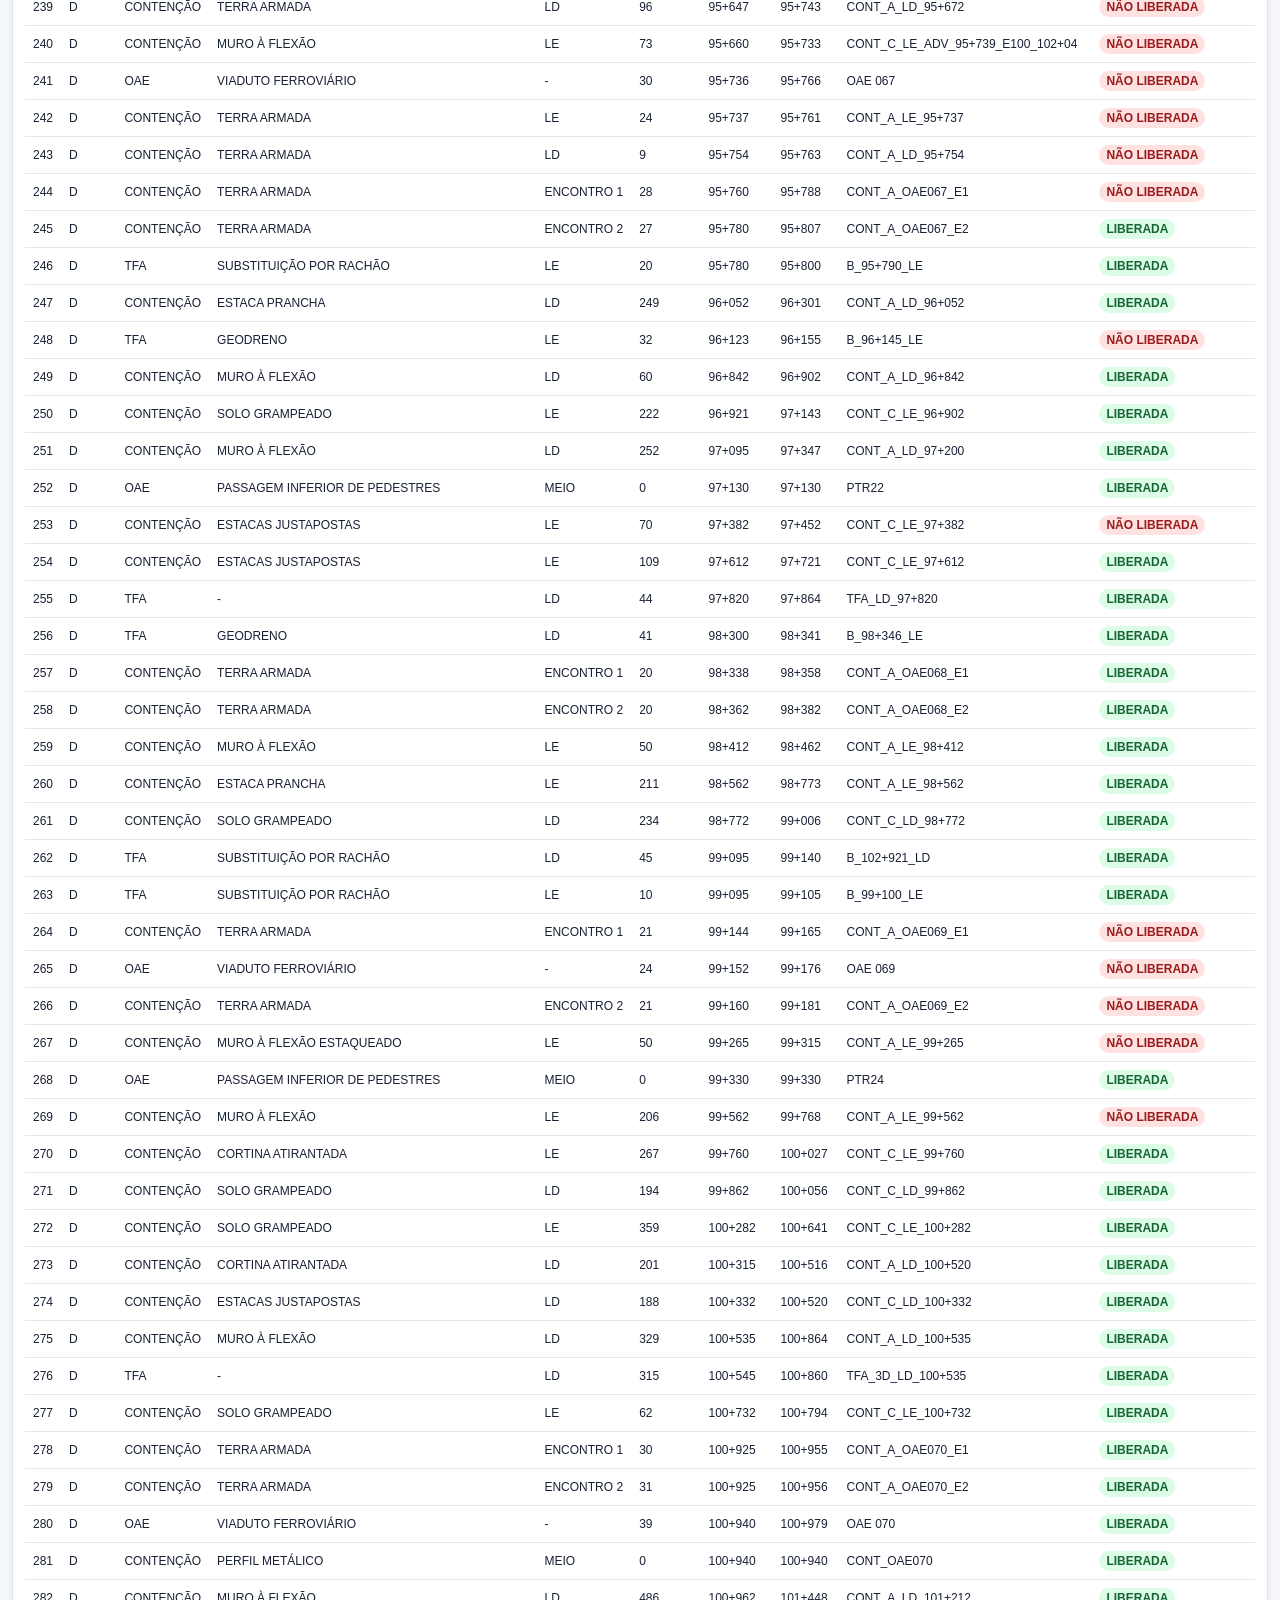
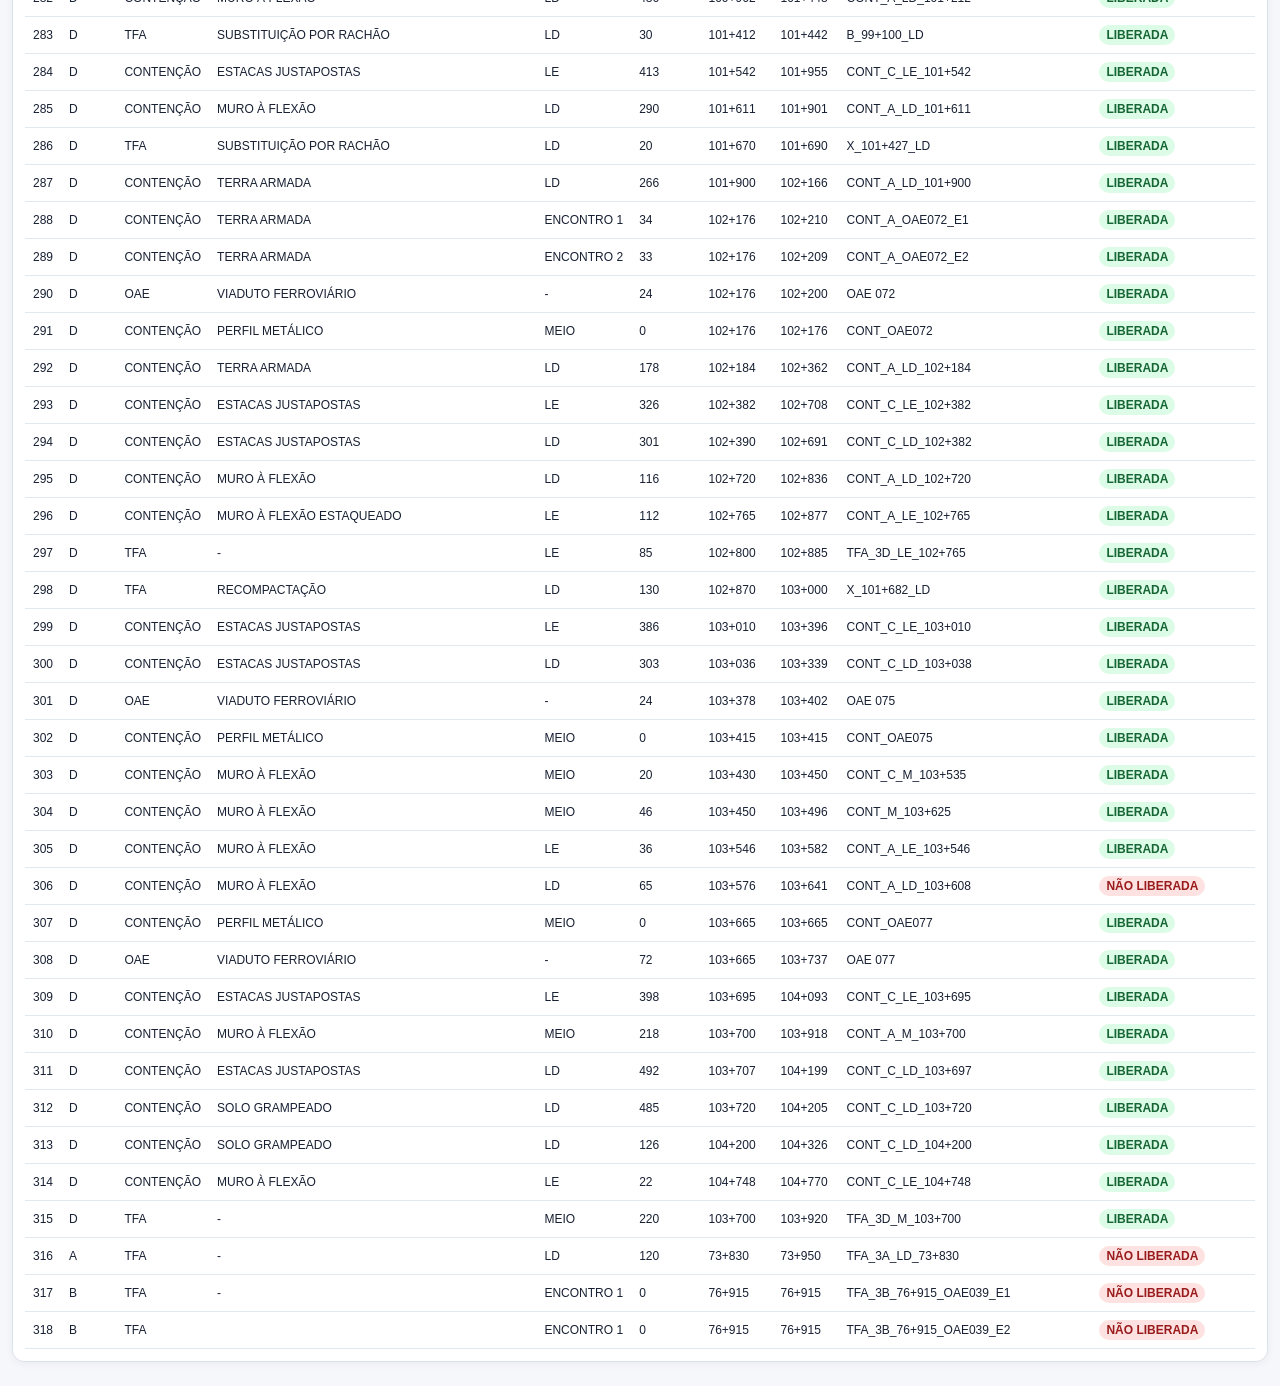
==== commit c7da4c46: "Add files via upload" ====
--- a/index.html
+++ b/index.html
@@ -1,4 +1,4 @@
-<!doctype html><html lang="pt-BR"><head><meta charset="utf-8"><meta name="viewport" content="width=device-width,initial-scale=1,viewport-fit=cover"><meta name="apple-mobile-web-app-capable" content="yes"><meta name="apple-mobile-web-app-status-bar-style" content="black-translucent"><title>Controle de Liberação de Frentes</title><link rel="manifest" href="manifest.webmanifest"><link rel="icon" href="icon.svg"><link rel="stylesheet" href="app.css?v=6"></head><body>
+<!doctype html><html lang="pt-BR"><head><meta charset="utf-8"><meta name="viewport" content="width=device-width,initial-scale=1,viewport-fit=cover"><meta name="apple-mobile-web-app-capable" content="yes"><meta name="apple-mobile-web-app-status-bar-style" content="black-translucent"><title>Controle de Liberação de Frentes</title><link rel="manifest" href="manifest.webmanifest"><link rel="icon" href="icon.svg"><link rel="stylesheet" href="app.css?v=11"></head><body>
 <header class="topbar">
   <div class="brand">
     <img src="logo.png" alt="Consórcio Expresso Paulista" class="logo">
@@ -19,9 +19,9 @@
     <button id="clear" class="btnlight clearBtn">Limpar</button>
   </div>
 </section>
-<section class="card"><div class="kmhead"><b>Intervalo de KM</b><span class="kmvals"><span id="v1">62+000</span> — <span id="v2">105+000</span></span></div><div class="range"><div class="track"></div><div class="fill" id="fill"></div><input id="r1" type="range" min="62" max="105" step="0.001" value="62"><input id="r2" type="range" min="62" max="105" step="0.001" value="105"></div></section>
+<section class="card kmCard"><div class="kmOneLine"><b>KM</b><span class="kmvals"><span id="v1">62+000</span> — <span id="v2">105+000</span></span><div class="range"><div class="track"></div><div class="fill" id="fill"></div><input id="r1" type="range" min="62" max="105" step="0.001" value="62"><input id="r2" type="range" min="62" max="105" step="0.001" value="105"></div></div></section>
 <section class="card"><div class="kmhead"><b>Distribuição das frentes</b><span class="count" id="count"></span></div><div class="axiswrap"><div class="axis" id="axis"><div class="mainline"></div><div class="lane le" id="laneLE"></div><div class="lane ld" id="laneLD"></div></div></div><div class="legend" id="legend"></div><div id="appError" style="color:#b91c1c;font-size:12px;margin-top:6px"></div></section>
 <section class="card"><div class="kmhead"><b>Frentes filtradas</b></div><div class="tablewrap"><table><thead><tr><th>#</th><th>Trecho</th><th>Tipo</th><th>Solução</th><th>Lado</th><th>Extensão</th><th>KM Inicial</th><th>KM Final</th><th>Identificação</th><th>Situação</th><th>Observação</th><th>Foto</th></tr></thead><tbody id="tbody"></tbody></table></div></section>
 </main>
 <div class="modal" id="modal"><div class="modalbox"><div class="modalhead"><h2 id="modalTitle" style="margin:0;font-size:18px"></h2><button id="cancel">Fechar</button></div><div class="details" id="details"></div><label>Observação</label><textarea id="obs" placeholder="Digite uma observação..."></textarea><div style="margin-top:10px"><label>Foto</label><input id="photo" type="file" accept="image/*" capture="environment"><img id="preview" class="photoPreview"></div><div class="modalactions"><button id="save">Salvar</button></div></div></div>
-<script src="app_data.js?v=6"></script><script src="app.js?v=6"></script><script>if("serviceWorker" in navigator && (location.protocol==="https:" || location.hostname==="localhost")){navigator.serviceWorker.register("sw.js").catch(()=>{});}</script></body></html>
+<script src="app_data.js?v=11"></script><script src="app.js?v=11"></script><script>if("serviceWorker" in navigator && (location.protocol==="https:" || location.hostname==="localhost")){navigator.serviceWorker.register("sw.js").catch(()=>{});}</script></body></html>
--- a/app.css
+++ b/app.css
@@ -94,3 +94,75 @@
  .tick{top:165px}.centerItem{top:173px!important}
  .tick span{font-size:11px}
 }
+
+/* V9 - posicionamento robusto das frentes e KMs em leitura vertical */
+.axis{position:relative;overflow:hidden;width:100%;min-width:0}
+.axiswrap{width:100%;overflow:hidden}
+.lane{position:absolute;left:0;right:0;width:100%;}
+.lane .item{position:absolute!important;display:block;box-sizing:border-box;transform:none!important}
+.release-uncovered,.release-green{position:absolute!important}
+.tick{position:absolute!important}
+.tick span{
+  top:34px!important;left:50%!important;
+  transform:translateX(-50%) rotate(-90deg)!important;
+  transform-origin:center center!important;
+  font-size:12px!important;line-height:1!important;
+  white-space:nowrap!important;
+  padding:3px 4px!important;
+  min-width:58px;
+  text-align:center;
+  background:#fff!important;
+  border-radius:4px;
+  box-shadow:0 1px 2px rgba(15,23,42,.10);
+}
+.kmRulerLine{position:absolute!important;left:0!important;right:0!important;width:100%!important}
+@media(max-width:700px){
+  .tick span{font-size:11px!important;min-width:54px;top:30px!important}
+}
+
+/* V10 - filtros e barra de KM ultracompactos */
+.filterCard{padding:6px 9px;margin-bottom:8px}
+.filters{grid-template-columns:minmax(110px,1fr) minmax(110px,1fr) minmax(140px,1.3fr) minmax(90px,.7fr) minmax(260px,1.7fr) auto;gap:4px}
+.filters label{font-size:10px;margin-bottom:2px}
+.filters select,.statusFilter,.statusBtn,.clearBtn{height:30px}
+.statusFilter{min-height:30px}
+.statusBtn{font-size:10px;padding:0 6px}
+.clearBtn{padding:0 10px}
+.kmCard{padding:5px 9px;margin-bottom:8px}
+.kmOneLine{display:flex;align-items:center;gap:10px;height:34px}
+.kmOneLine>b{font-size:11px;min-width:22px}
+.kmOneLine .kmvals{font-size:11px;white-space:nowrap;min-width:105px}
+.kmOneLine .range{flex:1;margin:0 4px;height:34px;min-width:0}
+.kmOneLine .range input{top:3px;height:28px}
+.kmOneLine .track,.kmOneLine .fill{top:14px}
+.kmOneLine .range input::-webkit-slider-thumb{width:20px;height:20px}
+.kmOneLine .range input::-moz-range-thumb{width:18px;height:18px}
+@media(max-width:900px){.filters{grid-template-columns:repeat(6,minmax(0,1fr))}.filters>div:nth-child(3){grid-column:span 2}.filters .releaseBox{grid-column:span 2}.clearBtn{grid-column:span 1}}
+@media(max-width:700px){
+ .filterCard{padding:5px 7px}
+ .filters{grid-template-columns:1fr 1fr 1.4fr .8fr 1.8fr auto;gap:3px}
+ .filters>div:nth-child(3){grid-column:span 1}
+ .filters .releaseBox{grid-column:span 1}
+ .filters select,.filters .statusFilter,.filters .statusBtn,.filters .clearBtn{height:28px}
+ .filters label{font-size:9px}
+ .statusBtn{font-size:8px;padding:0 2px}
+ .clearBtn{font-size:10px;padding:0 7px}
+ .kmCard{padding:4px 7px}
+ .kmOneLine{height:30px;gap:6px}
+ .kmOneLine .kmvals{font-size:10px;min-width:96px}
+ .kmOneLine .range{height:30px}
+ .kmOneLine .track,.kmOneLine .fill{top:13px}
+}
+
+
+/* V11 - encaixe proporcional da logo oficial */
+.logo{
+  width:200px;
+  height:90px;
+  object-fit:contain;
+  object-position:center;
+  padding:2px;
+}
+@media(max-width:700px){
+  .logo{width:165px;height:76px;padding:2px}
+}
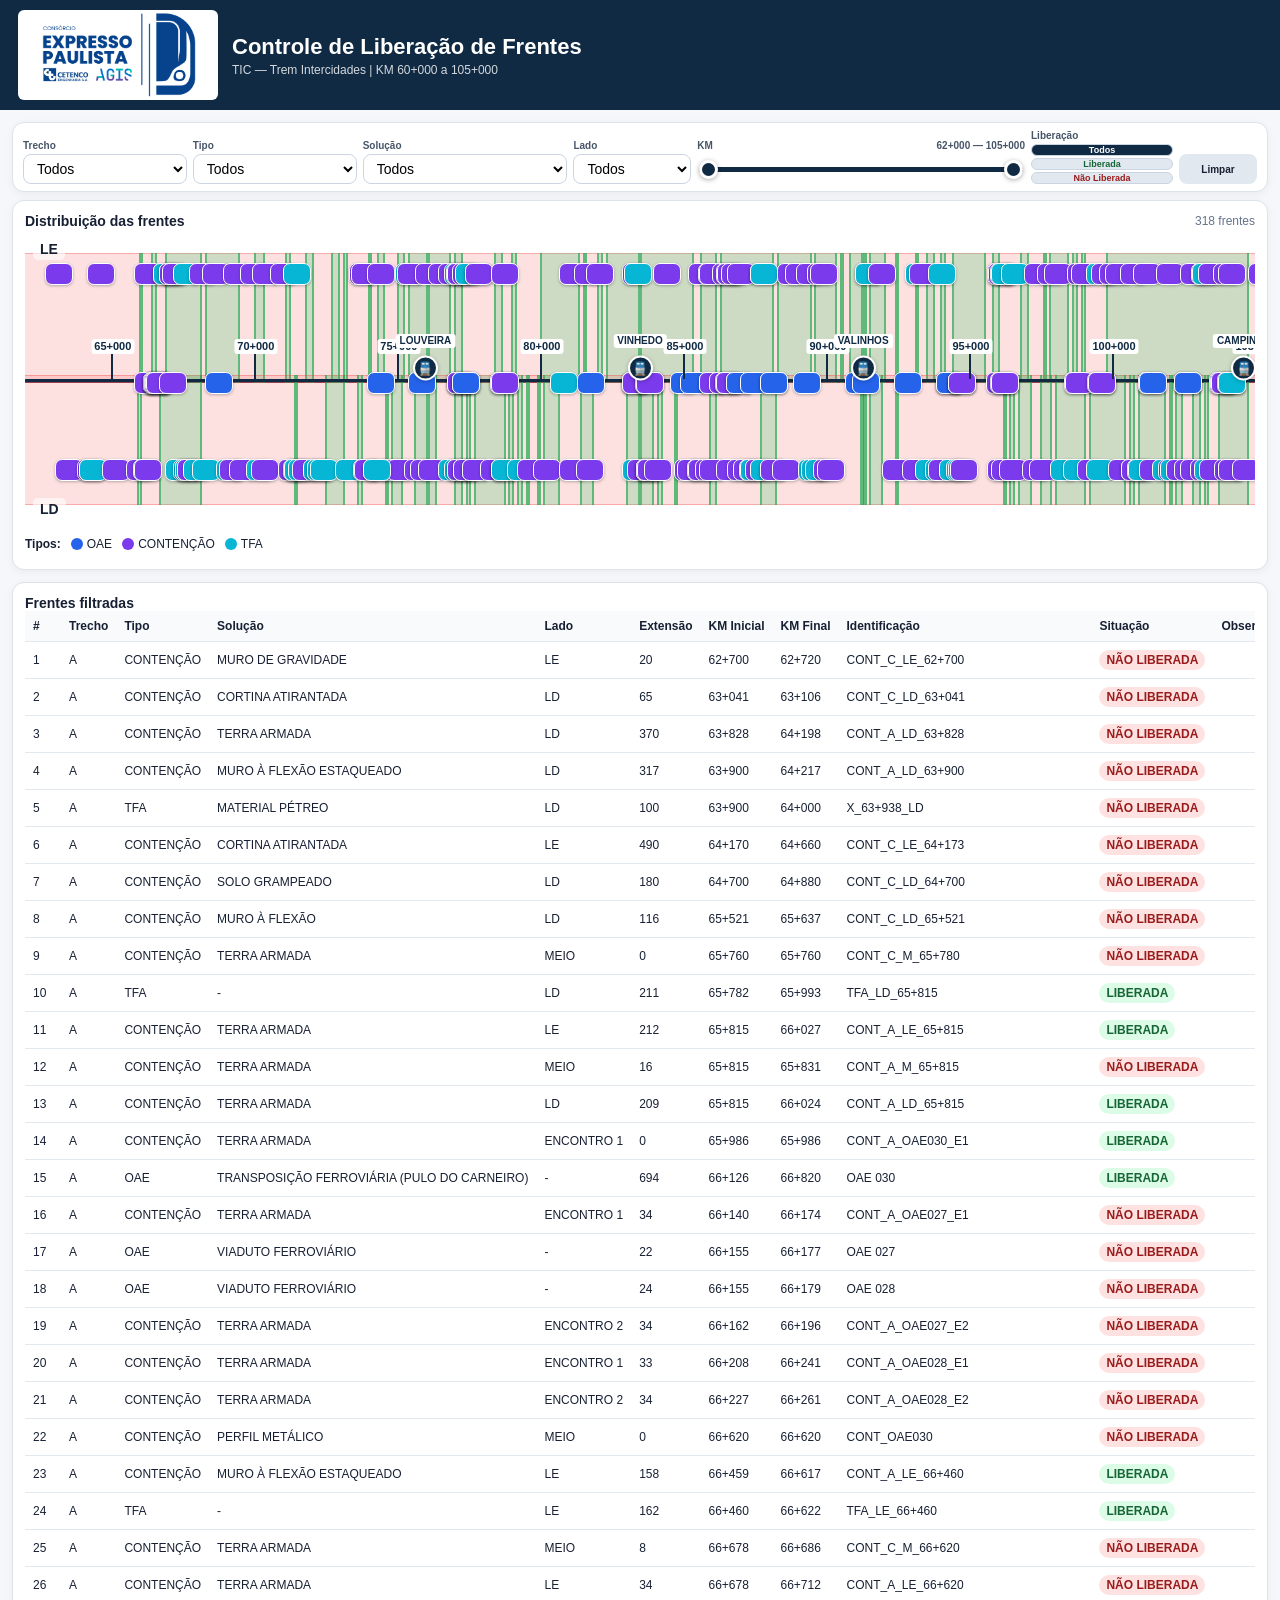
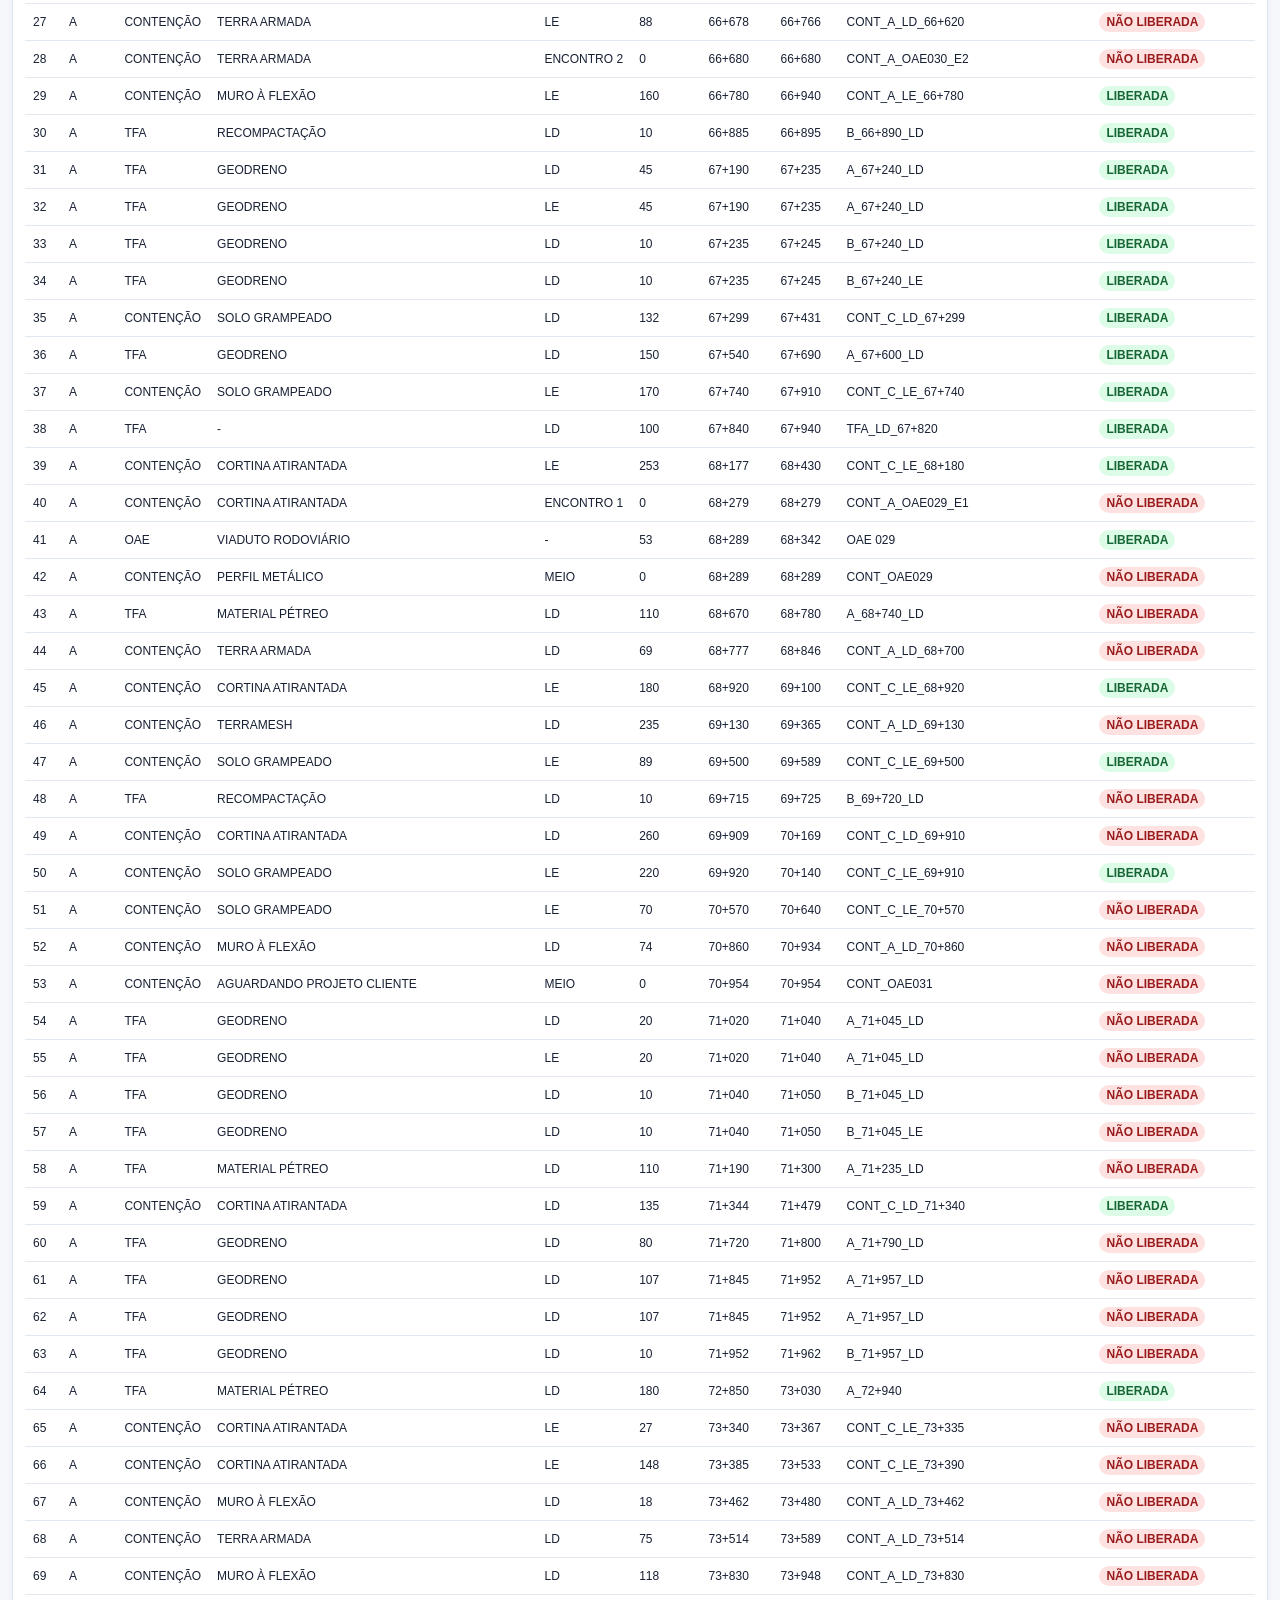
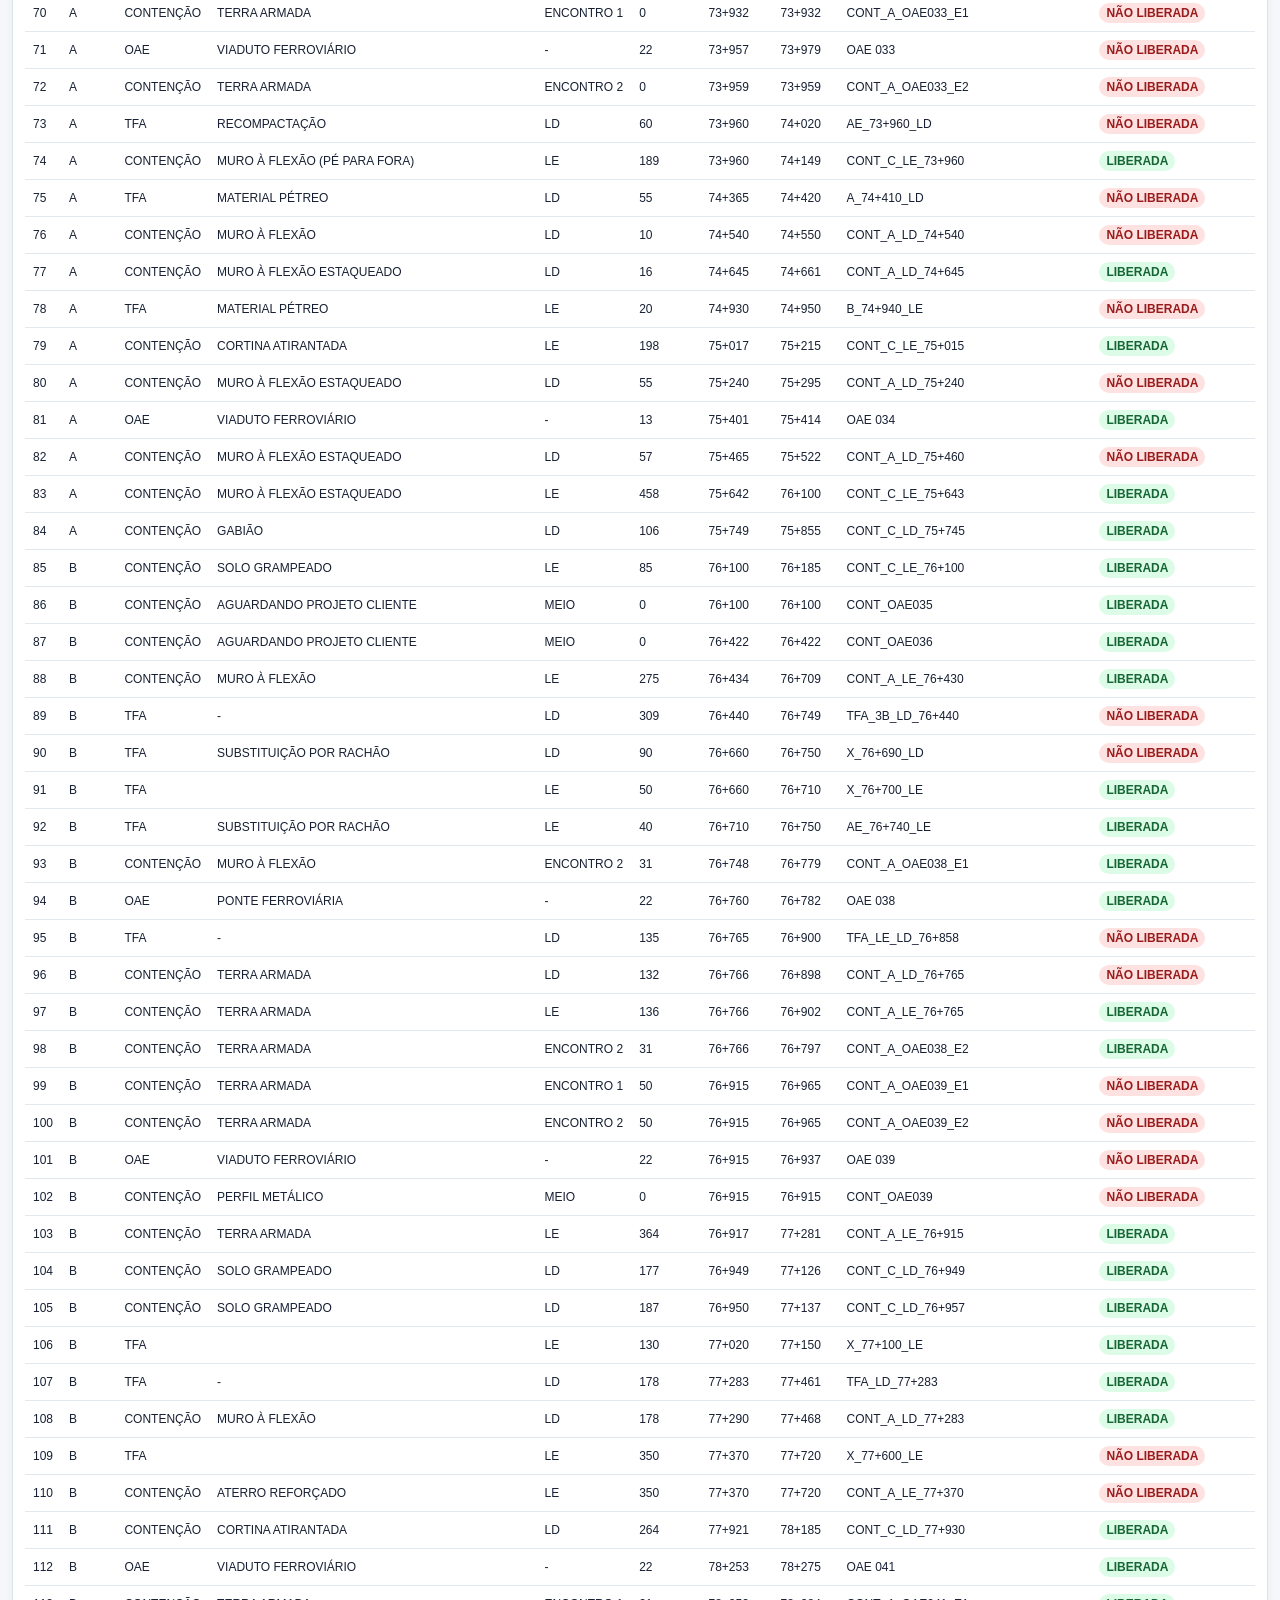
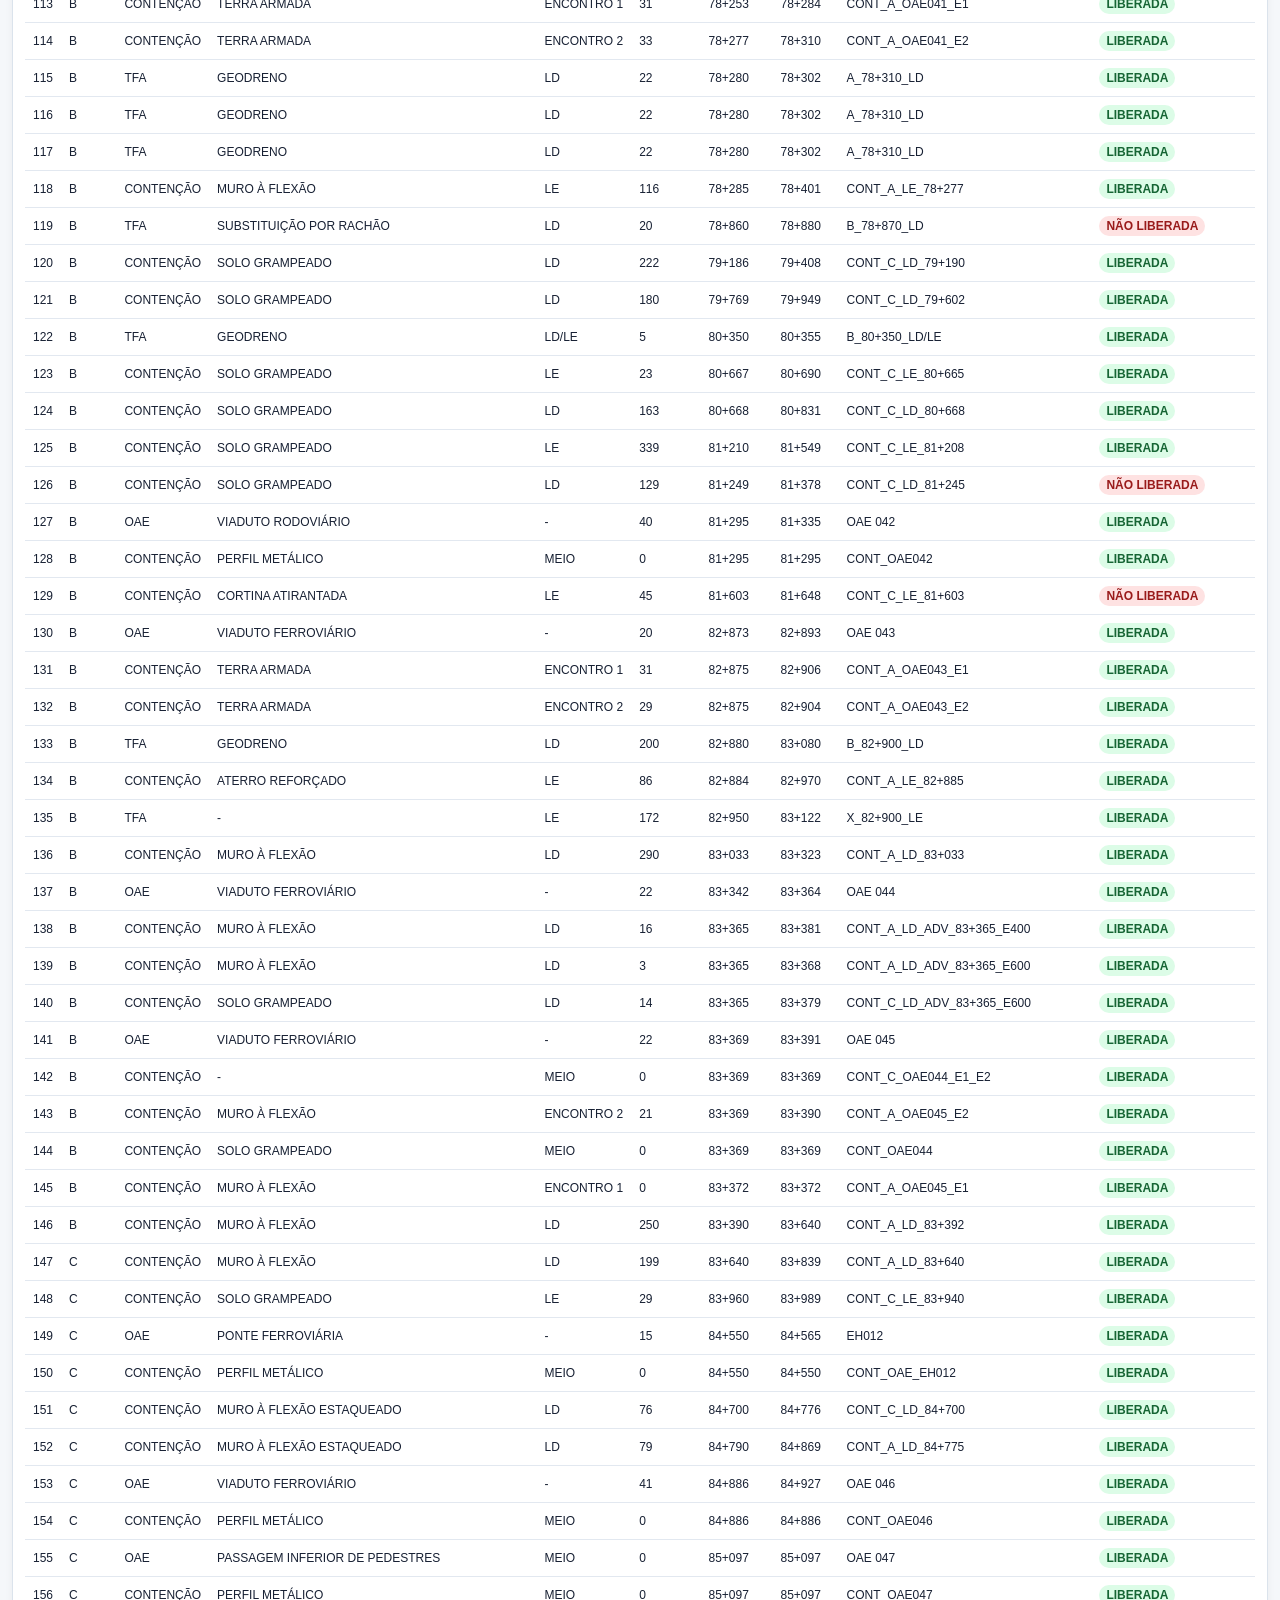
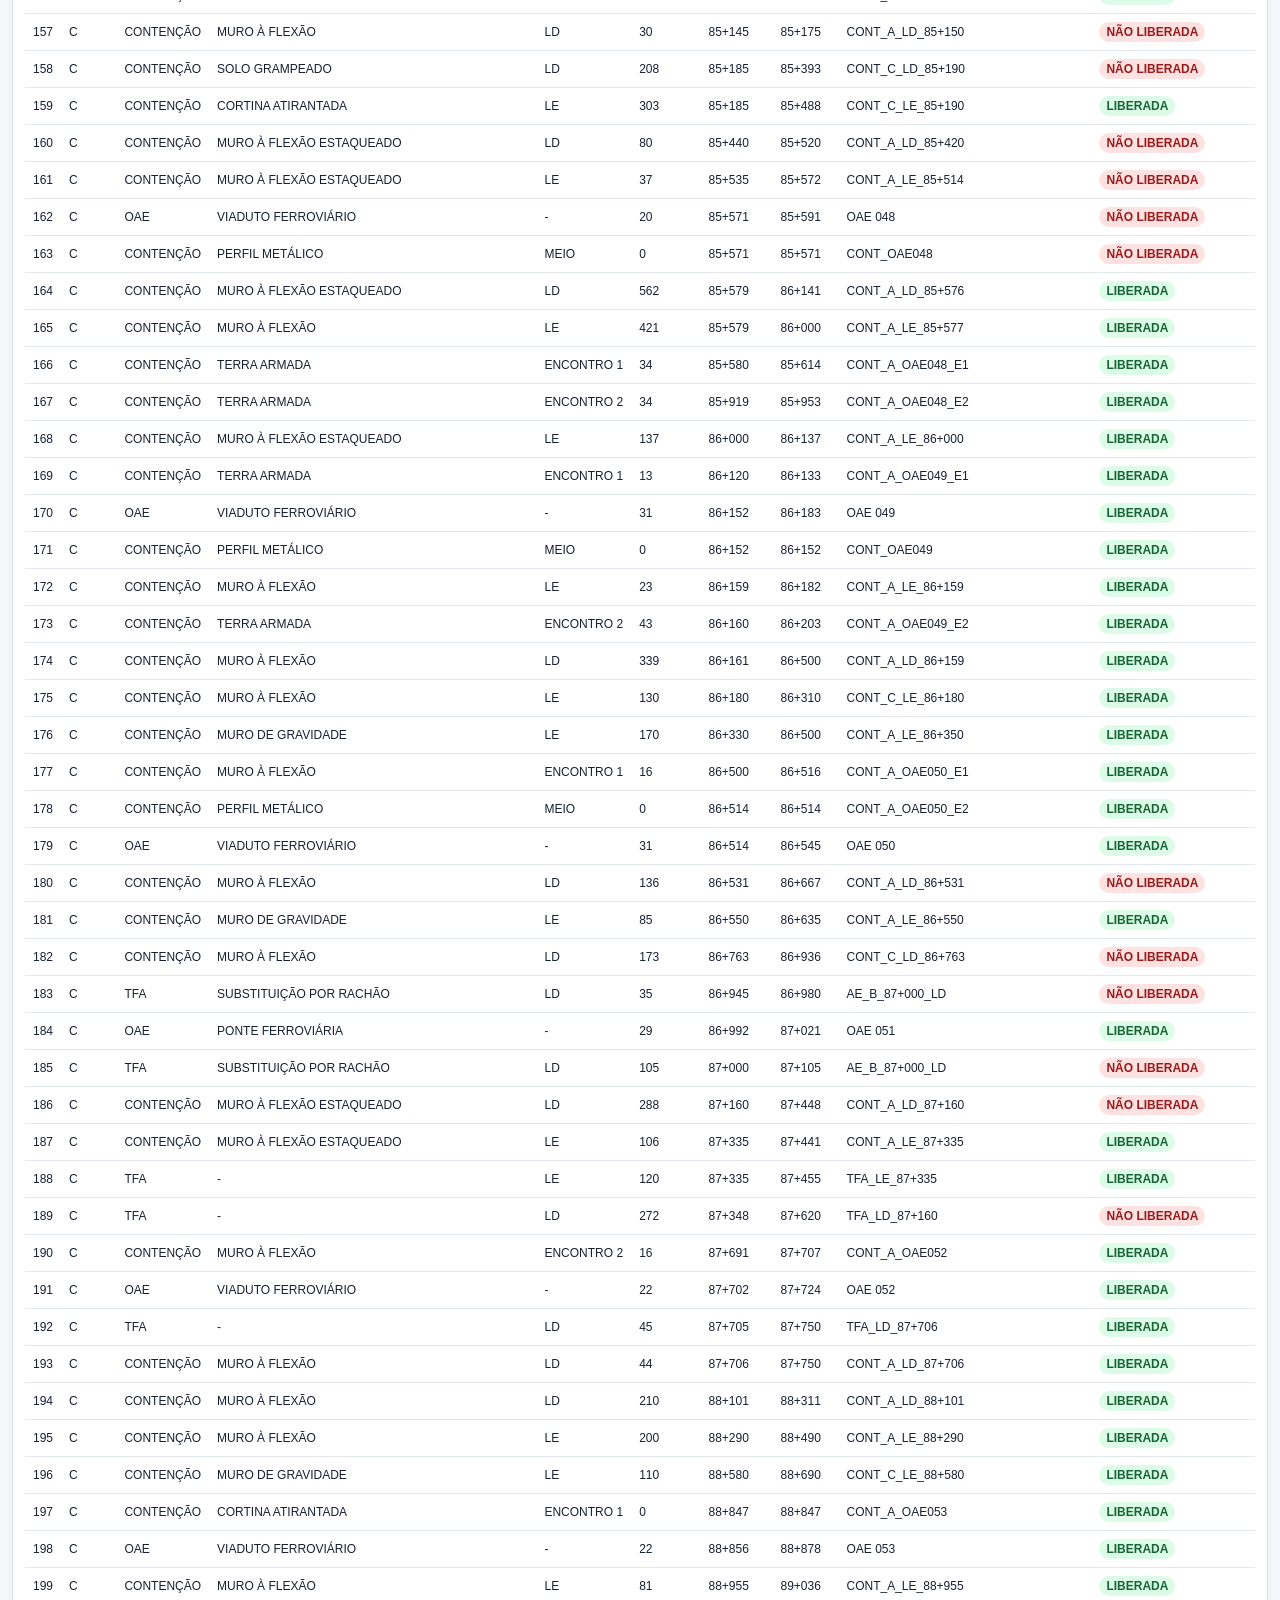
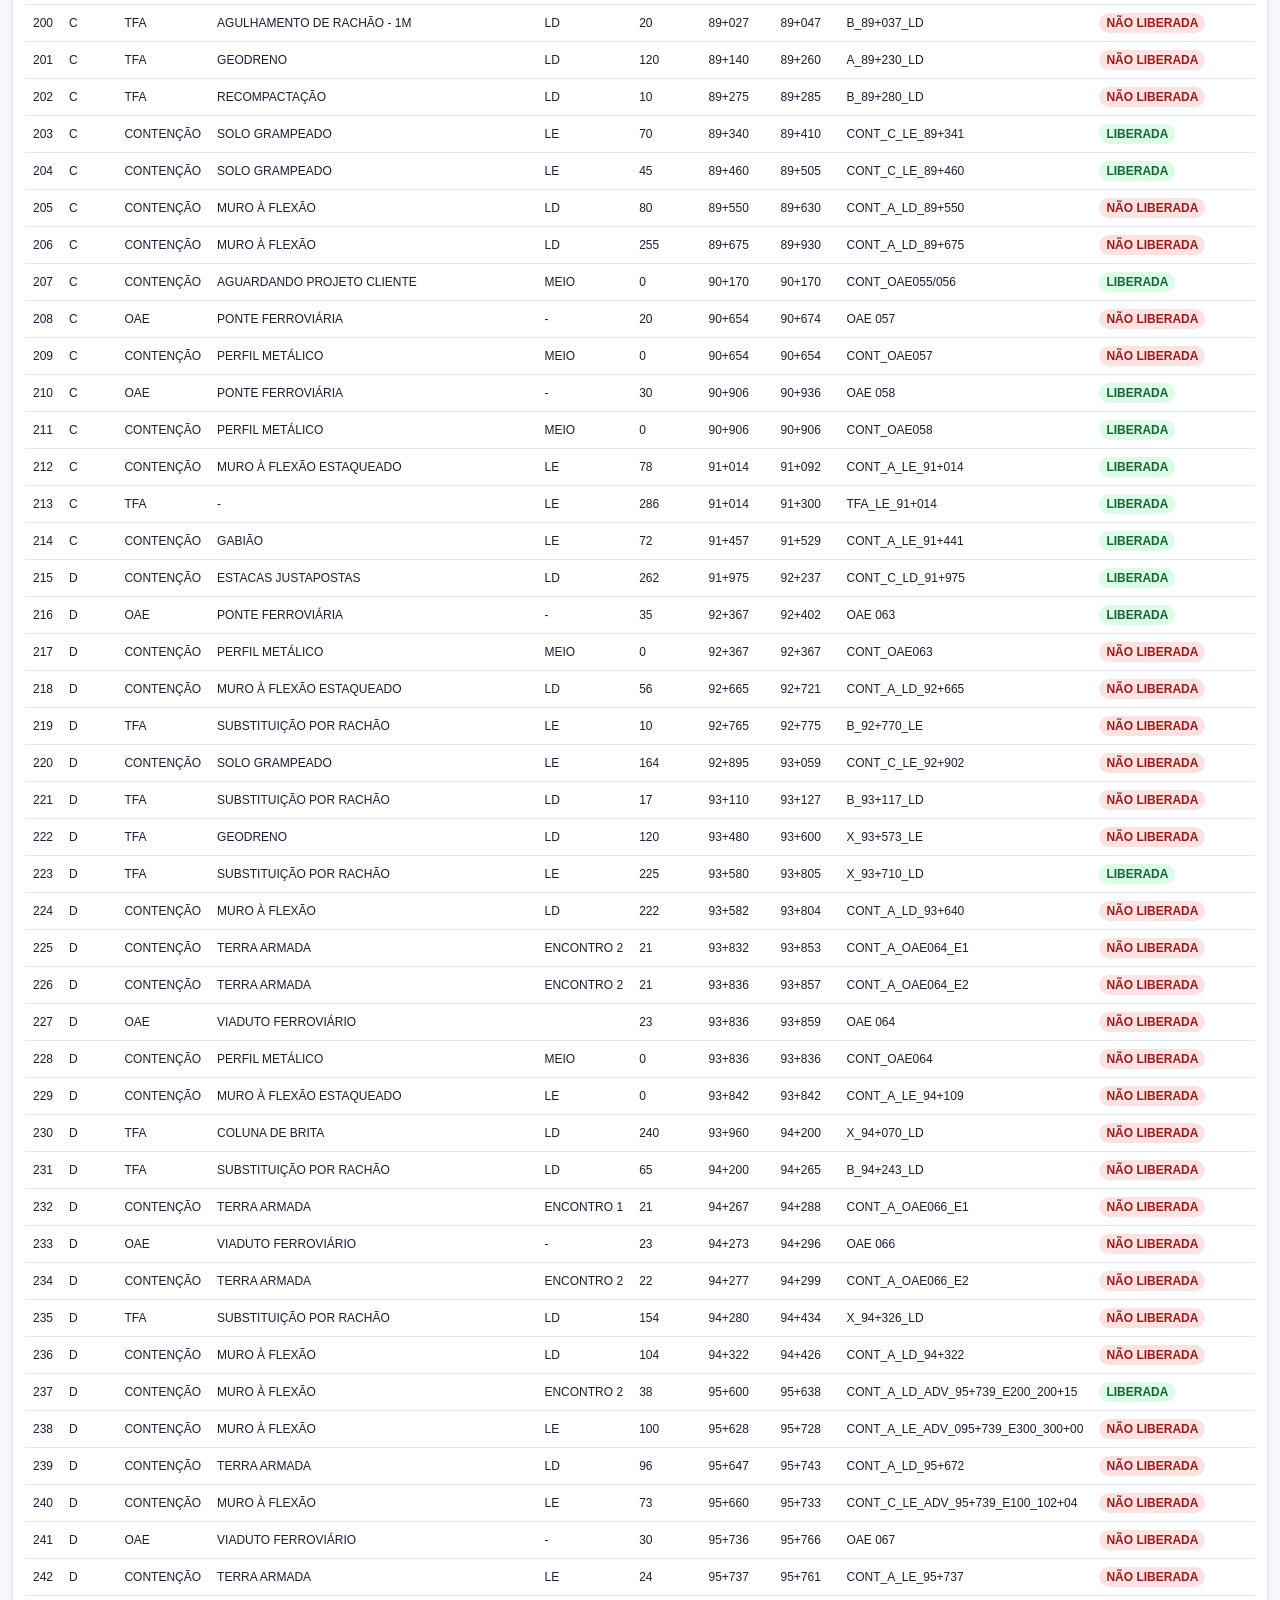
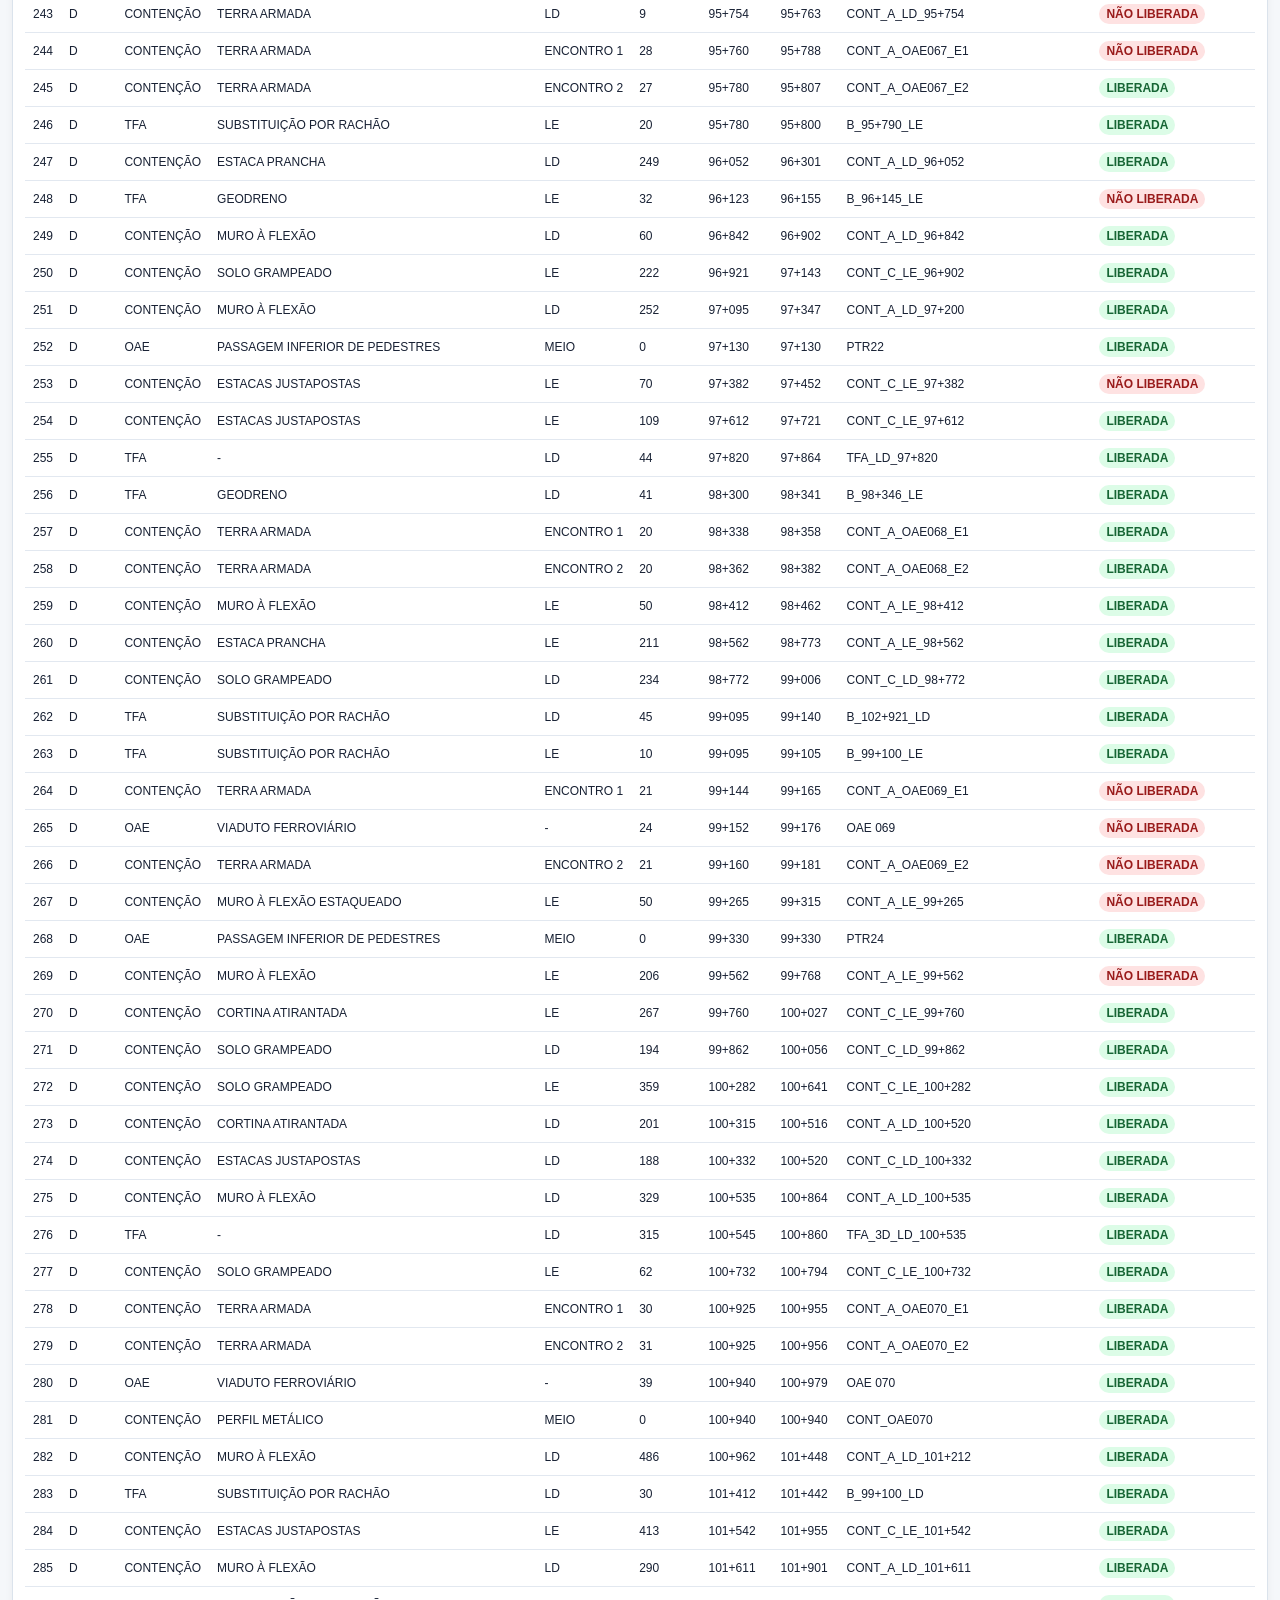
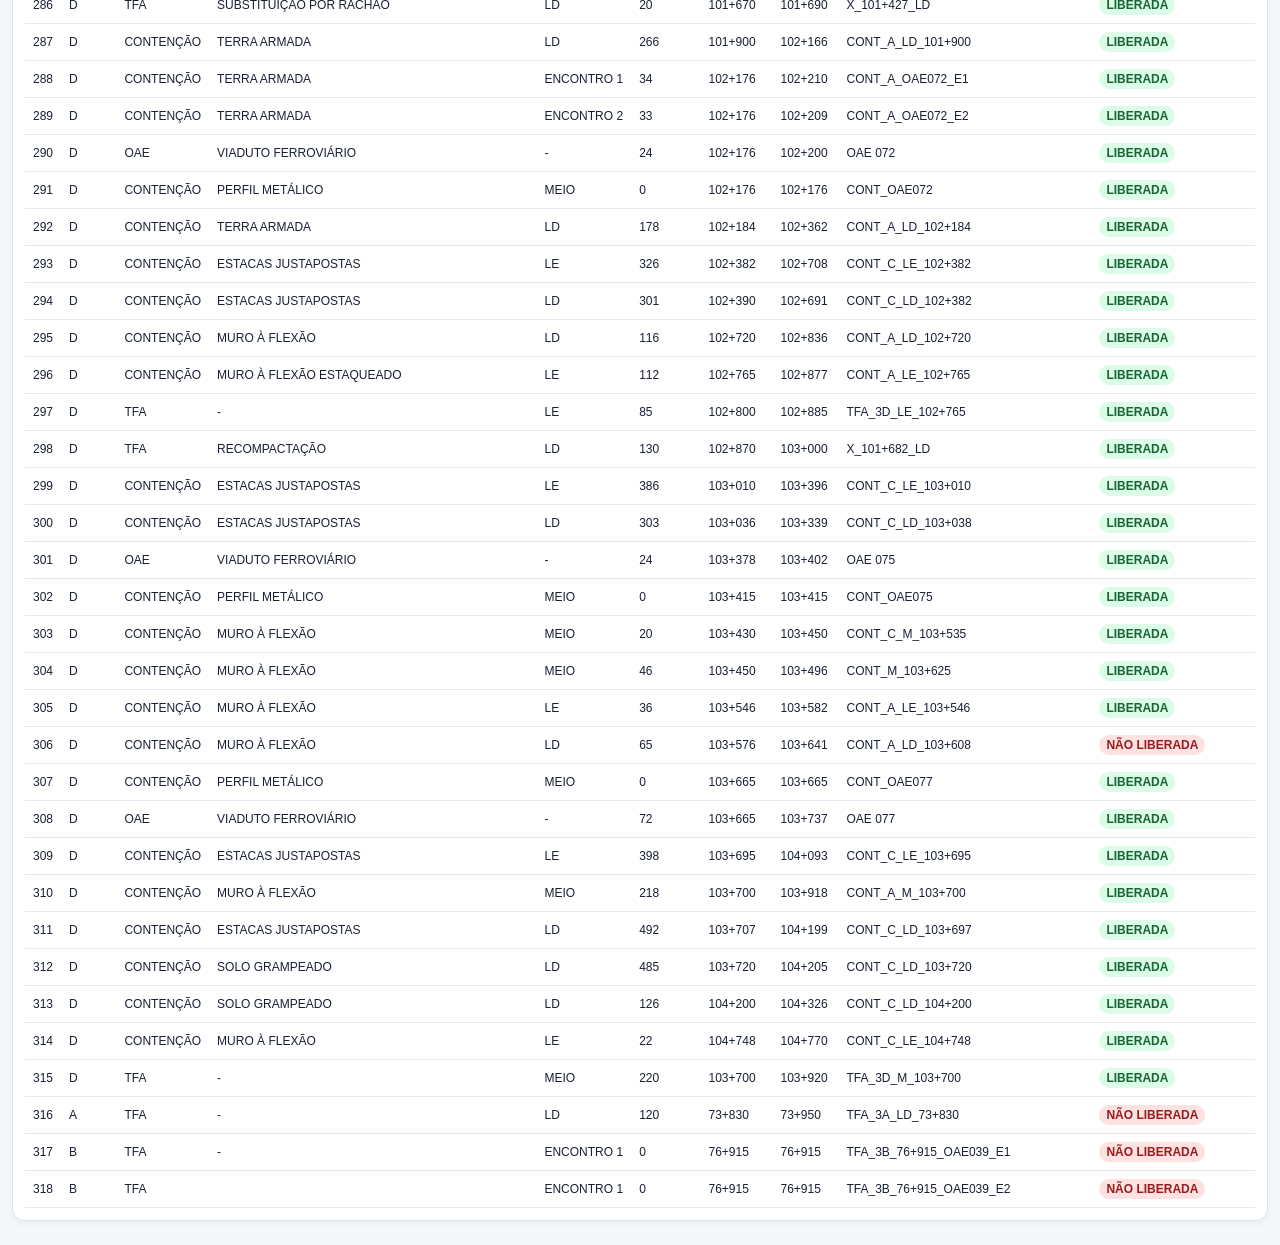
==== commit d7b7c819: "Add files via upload" ====
--- a/index.html
+++ b/index.html
@@ -1,4 +1,4 @@
-<!doctype html><html lang="pt-BR"><head><meta charset="utf-8"><meta name="viewport" content="width=device-width,initial-scale=1,viewport-fit=cover"><meta name="apple-mobile-web-app-capable" content="yes"><meta name="apple-mobile-web-app-status-bar-style" content="black-translucent"><title>Controle de Liberação de Frentes</title><link rel="manifest" href="manifest.webmanifest"><link rel="icon" href="icon.svg"><link rel="stylesheet" href="app.css?v=11"></head><body>
+<!doctype html><html lang="pt-BR"><head><meta charset="utf-8"><meta name="viewport" content="width=device-width,initial-scale=1,viewport-fit=cover"><meta name="apple-mobile-web-app-capable" content="yes"><meta name="apple-mobile-web-app-status-bar-style" content="black-translucent"><title>Controle de Liberação de Frentes</title><link rel="manifest" href="manifest.webmanifest"><link rel="icon" href="icon.svg"><link rel="stylesheet" href="app.css?v=12"></head><body>
 <header class="topbar">
   <div class="brand">
     <img src="logo.png" alt="Consórcio Expresso Paulista" class="logo">
@@ -15,13 +15,13 @@
     <div><label>Tipo</label><select id="tipo"></select></div>
     <div><label>Solução</label><select id="solucao"></select></div>
     <div><label>Lado</label><select id="lado"></select></div>
+    <div class="kmInline"><label>KM <span class="kmvals"><span id="v1">62+000</span> — <span id="v2">105+000</span></span></label><div class="range"><div class="track"></div><div class="fill" id="fill"></div><input id="r1" type="range" min="62" max="105" step="0.001" value="62"><input id="r2" type="range" min="62" max="105" step="0.001" value="105"></div></div>
     <div class="releaseBox"><label>Liberação</label><div class="statusFilter"><button type="button" class="statusBtn active" data-status="">Todos</button><button type="button" class="statusBtn released" data-status="released">Liberada</button><button type="button" class="statusBtn notreleased" data-status="notreleased">Não Liberada</button></div></div>
     <button id="clear" class="btnlight clearBtn">Limpar</button>
   </div>
 </section>
-<section class="card kmCard"><div class="kmOneLine"><b>KM</b><span class="kmvals"><span id="v1">62+000</span> — <span id="v2">105+000</span></span><div class="range"><div class="track"></div><div class="fill" id="fill"></div><input id="r1" type="range" min="62" max="105" step="0.001" value="62"><input id="r2" type="range" min="62" max="105" step="0.001" value="105"></div></div></section>
 <section class="card"><div class="kmhead"><b>Distribuição das frentes</b><span class="count" id="count"></span></div><div class="axiswrap"><div class="axis" id="axis"><div class="mainline"></div><div class="lane le" id="laneLE"></div><div class="lane ld" id="laneLD"></div></div></div><div class="legend" id="legend"></div><div id="appError" style="color:#b91c1c;font-size:12px;margin-top:6px"></div></section>
 <section class="card"><div class="kmhead"><b>Frentes filtradas</b></div><div class="tablewrap"><table><thead><tr><th>#</th><th>Trecho</th><th>Tipo</th><th>Solução</th><th>Lado</th><th>Extensão</th><th>KM Inicial</th><th>KM Final</th><th>Identificação</th><th>Situação</th><th>Observação</th><th>Foto</th></tr></thead><tbody id="tbody"></tbody></table></div></section>
 </main>
 <div class="modal" id="modal"><div class="modalbox"><div class="modalhead"><h2 id="modalTitle" style="margin:0;font-size:18px"></h2><button id="cancel">Fechar</button></div><div class="details" id="details"></div><label>Observação</label><textarea id="obs" placeholder="Digite uma observação..."></textarea><div style="margin-top:10px"><label>Foto</label><input id="photo" type="file" accept="image/*" capture="environment"><img id="preview" class="photoPreview"></div><div class="modalactions"><button id="save">Salvar</button></div></div></div>
-<script src="app_data.js?v=11"></script><script src="app.js?v=11"></script><script>if("serviceWorker" in navigator && (location.protocol==="https:" || location.hostname==="localhost")){navigator.serviceWorker.register("sw.js").catch(()=>{});}</script></body></html>
+<script src="app_data.js?v=12"></script><script src="app.js?v=12"></script><script>if("serviceWorker" in navigator && (location.protocol==="https:" || location.hostname==="localhost")){navigator.serviceWorker.register("sw.js").catch(()=>{});}</script></body></html>
--- a/app.css
+++ b/app.css
@@ -166,3 +166,160 @@
 @media(max-width:700px){
   .logo{width:165px;height:76px;padding:2px}
 }
+
+/* V12 - layout final: filtros em uma linha, eixo compacto, liberações até o eixo */
+.filterCard{padding:7px 10px;margin-bottom:8px}
+.filters{
+  display:grid;
+  grid-template-columns:minmax(120px,1fr) minmax(120px,1fr) minmax(150px,1.25fr) minmax(90px,.72fr) minmax(300px,2fr) 142px 78px;
+  gap:6px;
+  align-items:end;
+}
+.filters label{font-size:10px;margin-bottom:3px}
+.filters select,.statusFilter,.statusBtn,.clearBtn{height:30px}
+.kmInline{min-width:0}
+.kmInline label{display:flex;align-items:center;justify-content:space-between;gap:8px}
+.kmInline .kmvals{font-size:10px;white-space:nowrap}
+.kmInline .range{height:30px;margin:0 2px;min-width:0}
+.kmInline .range input{top:2px;height:26px}
+.kmInline .track,.kmInline .fill{top:13px}
+.kmInline .range input::-webkit-slider-thumb{width:19px;height:19px}
+.kmInline .range input::-moz-range-thumb{width:18px;height:18px}
+
+.statusFilter{
+  display:flex;
+  flex-direction:column;
+  gap:2px;
+  min-height:30px;
+  height:auto!important;
+}
+.statusBtn{width:100%;height:26px!important;font-size:9px;padding:0 5px}
+.clearBtn{height:30px!important;font-size:10px;padding:0 7px}
+
+.kmCard{display:none}
+
+/* gráfico mais baixo e compacto */
+.axis{height:300px}
+.mainline{top:150px}
+.lane{height:96px}
+.lane.le{top:4px}
+.lane.ld{bottom:4px}
+.lane .item{top:30px!important;height:15px}
+.release-uncovered{
+  top:20px;
+  height:130px;
+}
+.release-green{
+  top:20px;
+  height:130px;
+}
+.lane.ld .release-uncovered,
+.lane.ld .release-green{
+  top:-54px;
+  height:130px;
+}
+.lane-label{z-index:12}
+.lane.le .lane-label{top:5px}
+.lane.ld .lane-label{bottom:5px}
+
+/* KMs apenas acima do eixo, horizontais e centralizados */
+.tick{
+  top:112px!important;
+  height:38px!important;
+  border-left:2px solid #102a43;
+  z-index:15;
+}
+.tick span{
+  top:-2px!important;
+  left:50%!important;
+  transform:translateX(-50%)!important;
+  font-size:11px!important;
+  line-height:1!important;
+  min-width:auto!important;
+  padding:2px 3px!important;
+  white-space:nowrap;
+  background:#fff!important;
+  border-radius:3px;
+  box-shadow:none!important;
+}
+
+/* estações: somente ícone sobre o eixo + nome acima */
+.stationMarker{
+  position:absolute;
+  top:0;
+  width:1px;
+  height:150px;
+  transform:translateX(-50%);
+  z-index:20;
+  pointer-events:none;
+}
+.stationIcon{
+  position:absolute;
+  left:50%;
+  top:139px;
+  transform:translate(-50%,-50%);
+  width:25px;
+  height:25px;
+  display:flex;
+  align-items:center;
+  justify-content:center;
+  border-radius:50%;
+  background:#102a43;
+  color:#fff;
+  border:2px solid #fff;
+  box-shadow:0 1px 4px rgba(0,0,0,.25);
+  font-size:13px;
+}
+.stationName{
+  position:absolute;
+  left:50%;
+  top:105px;
+  transform:translateX(-50%);
+  font-size:10px;
+  line-height:1;
+  font-weight:900;
+  color:#102a43;
+  white-space:nowrap;
+  background:#fff;
+  padding:2px 4px;
+  border-radius:3px;
+}
+
+/* centralização dos elementos do eixo */
+.kmRulerLine{top:150px!important}
+.centerItem{top:143px!important;height:15px}
+
+@media(max-width:1100px){
+  .filters{
+    grid-template-columns:minmax(100px,1fr) minmax(100px,1fr) minmax(130px,1.15fr) minmax(80px,.7fr) minmax(230px,1.8fr) 130px 68px;
+    gap:4px;
+  }
+}
+@media(max-width:700px){
+  .filterCard{padding:5px 7px}
+  .filters{
+    grid-template-columns:1fr 1fr 1.3fr .75fr 1.8fr 88px 58px;
+    gap:3px;
+  }
+  .filters label{font-size:8px}
+  .filters select{height:28px;font-size:11px;padding:0 6px}
+  .kmInline .kmvals{font-size:8px}
+  .kmInline .range{height:28px}
+  .kmInline .track,.kmInline .fill{top:12px}
+  .statusBtn{height:24px!important;font-size:7px;padding:0 2px}
+  .clearBtn{height:28px!important;font-size:9px;padding:0 4px}
+  .axis{height:270px}
+  .mainline{top:135px}
+  .lane{height:86px}
+  .lane.le{top:3px}
+  .lane.ld{bottom:3px}
+  .release-uncovered,.release-green{top:18px;height:117px}
+  .lane.ld .release-uncovered,.lane.ld .release-green{top:-49px;height:117px}
+  .tick{top:100px!important;height:35px!important}
+  .tick span{font-size:9px!important;top:-1px!important}
+  .kmRulerLine{top:135px!important}
+  .stationMarker{height:135px}
+  .stationIcon{top:124px;width:23px;height:23px;font-size:12px}
+  .stationName{top:92px;font-size:8px}
+  .centerItem{top:128px!important}
+}
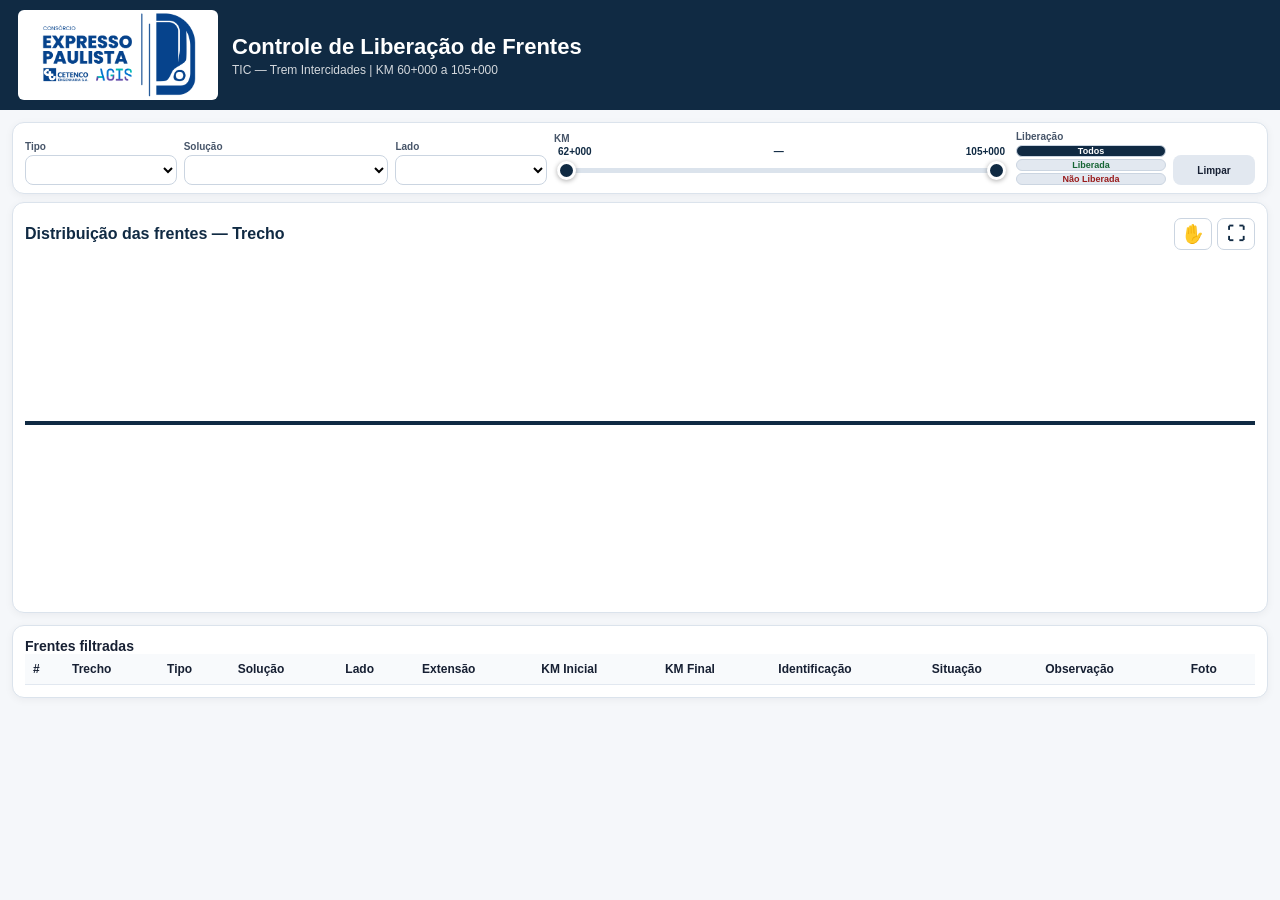
==== commit 51753a5d: "Add files via upload" ====
--- a/index.html
+++ b/index.html
@@ -1,4 +1,4 @@
-<!doctype html><html lang="pt-BR"><head><meta charset="utf-8"><meta name="viewport" content="width=device-width,initial-scale=1,viewport-fit=cover"><meta name="apple-mobile-web-app-capable" content="yes"><meta name="apple-mobile-web-app-status-bar-style" content="black-translucent"><title>Controle de Liberação de Frentes</title><link rel="manifest" href="manifest.webmanifest"><link rel="icon" href="icon.svg"><link rel="stylesheet" href="app.css?v=12"></head><body>
+<!doctype html><html lang="pt-BR"><head><meta charset="utf-8"><meta name="viewport" content="width=device-width,initial-scale=1,viewport-fit=cover"><meta name="apple-mobile-web-app-capable" content="yes"><meta name="apple-mobile-web-app-status-bar-style" content="black-translucent"><title>Controle de Liberação de Frentes</title><link rel="manifest" href="manifest.webmanifest"><link rel="icon" href="icon.svg"><link rel="stylesheet" href="app.css?v=13"></head><body>
 <header class="topbar">
   <div class="brand">
     <img src="logo.png" alt="Consórcio Expresso Paulista" class="logo">
@@ -11,17 +11,16 @@
 <main>
 <section class="card filterCard">
   <div class="filters">
-    <div><label>Trecho</label><select id="trecho"></select></div>
     <div><label>Tipo</label><select id="tipo"></select></div>
     <div><label>Solução</label><select id="solucao"></select></div>
     <div><label>Lado</label><select id="lado"></select></div>
-    <div class="kmInline"><label>KM <span class="kmvals"><span id="v1">62+000</span> — <span id="v2">105+000</span></span></label><div class="range"><div class="track"></div><div class="fill" id="fill"></div><input id="r1" type="range" min="62" max="105" step="0.001" value="62"><input id="r2" type="range" min="62" max="105" step="0.001" value="105"></div></div>
+    <div class="kmInline"><label>KM</label><div class="kmvals"><span id="v1">62+000</span><span>—</span><span id="v2">105+000</span></div><div class="range"><div class="track"></div><div class="fill" id="fill"></div><input id="r1" type="range" min="62" max="105" step="0.001" value="62"><input id="r2" type="range" min="62" max="105" step="0.001" value="105"></div></div>
     <div class="releaseBox"><label>Liberação</label><div class="statusFilter"><button type="button" class="statusBtn active" data-status="">Todos</button><button type="button" class="statusBtn released" data-status="released">Liberada</button><button type="button" class="statusBtn notreleased" data-status="notreleased">Não Liberada</button></div></div>
     <button id="clear" class="btnlight clearBtn">Limpar</button>
   </div>
 </section>
-<section class="card"><div class="kmhead"><b>Distribuição das frentes</b><span class="count" id="count"></span></div><div class="axiswrap"><div class="axis" id="axis"><div class="mainline"></div><div class="lane le" id="laneLE"></div><div class="lane ld" id="laneLD"></div></div></div><div class="legend" id="legend"></div><div id="appError" style="color:#b91c1c;font-size:12px;margin-top:6px"></div></section>
+<section class="card graphCard"><div class="graphHead"><div><b id="graphTitle">Distribuição das frentes — Trecho</b><span class="count" id="count"></span></div><div class="trechoTabs" id="trechoTabs"></div><div class="graphTools"><button type="button" id="panToggle" class="panBtn" aria-pressed="false" title="Ativar pan">✋</button><button type="button" id="fullscreenBtn" class="graphToolBtn" title="Tela cheia">⛶</button></div></div><div class="axiswrap"><div class="axis" id="axis"><div class="mainline"></div><div class="lane le" id="laneLE"></div><div class="lane ld" id="laneLD"></div></div></div><div class="legend" id="legend"></div><div id="appError" style="color:#b91c1c;font-size:12px;margin-top:6px"></div></section>
 <section class="card"><div class="kmhead"><b>Frentes filtradas</b></div><div class="tablewrap"><table><thead><tr><th>#</th><th>Trecho</th><th>Tipo</th><th>Solução</th><th>Lado</th><th>Extensão</th><th>KM Inicial</th><th>KM Final</th><th>Identificação</th><th>Situação</th><th>Observação</th><th>Foto</th></tr></thead><tbody id="tbody"></tbody></table></div></section>
 </main>
 <div class="modal" id="modal"><div class="modalbox"><div class="modalhead"><h2 id="modalTitle" style="margin:0;font-size:18px"></h2><button id="cancel">Fechar</button></div><div class="details" id="details"></div><label>Observação</label><textarea id="obs" placeholder="Digite uma observação..."></textarea><div style="margin-top:10px"><label>Foto</label><input id="photo" type="file" accept="image/*" capture="environment"><img id="preview" class="photoPreview"></div><div class="modalactions"><button id="save">Salvar</button></div></div></div>
-<script src="app_data.js?v=12"></script><script src="app.js?v=12"></script><script>if("serviceWorker" in navigator && (location.protocol==="https:" || location.hostname==="localhost")){navigator.serviceWorker.register("sw.js").catch(()=>{});}</script></body></html>
+<script src="app_data.js?v=13"></script><script src="app.js?v=13"></script><script>if("serviceWorker" in navigator && (location.protocol==="https:" || location.hostname==="localhost")){navigator.serviceWorker.register("sw.js").catch(()=>{});}</script></body></html>
--- a/app.css
+++ b/app.css
@@ -323,3 +323,79 @@
   .stationName{top:92px;font-size:8px}
   .centerItem{top:128px!important}
 }
+
+/* V13 - composição solicitada */
+.filterCard{padding:8px 12px}
+.filters{grid-template-columns:minmax(120px,1fr) minmax(180px,1.35fr) minmax(120px,1fr) minmax(360px,3fr) 150px 82px;gap:7px;align-items:end}
+.filters>div:first-child label,.filters>div:nth-child(2) label,.filters>div:nth-child(3) label{margin-bottom:3px}
+.kmInline{display:flex;flex-direction:column;min-width:0}
+.kmInline>label{margin-bottom:2px}
+.kmInline .kmvals{display:flex;justify-content:space-between;align-items:center;font-size:10px;font-weight:800;color:#102a43;margin:0 4px 1px}
+.kmInline .range{order:3;height:27px;margin:0 3px}
+.kmInline .range input{top:0;height:25px}
+.kmInline .track,.kmInline .fill{top:10px}
+.statusFilter{flex-direction:column;height:auto!important;min-height:30px;gap:2px}
+.statusBtn{height:25px!important}
+
+.graphCard{position:relative}
+.graphHead{display:grid;grid-template-columns:1fr auto 1fr;align-items:center;min-height:38px;gap:12px;margin-bottom:3px}
+.graphHead>div:first-child{justify-self:start}
+.graphHead>div:first-child>b{font-size:16px;color:#102a43}
+.graphHead .count{margin-left:8px}
+.trechoTabs{display:flex;gap:4px;justify-content:center}
+.trechoTab{height:30px;min-width:78px;padding:0 18px;background:#e7eef6;color:#102a43;border:1px solid #d2dce8;border-radius:7px;font-weight:800}
+.trechoTab.active{background:#102a43;color:#fff}
+.graphTools{justify-self:end;display:flex;gap:5px}
+.panBtn,.graphToolBtn{width:38px;height:32px;padding:0;background:#fff;color:#102a43;border:1px solid #cbd5e1;border-radius:7px;font-size:18px}
+.panBtn.active{background:#102a43;color:#fff;box-shadow:0 0 0 2px rgba(37,99,235,.16)}
+.axis.panMode{cursor:grab}
+.axis.panMode.dragging{cursor:grabbing}
+
+.axis{height:330px}
+.mainline{top:165px;height:4px;background:#102a43;z-index:16}
+.lane.le,.lane.ld{height:165px;left:0;right:0}
+.lane.le{top:0}.lane.ld{bottom:0}
+.typeRow{position:absolute;left:0;right:0;height:48px}
+.typeRowLabel{position:absolute;left:0;top:50%;transform:translateY(-50%);width:88px;z-index:12;font-size:10px;font-weight:900;color:#102a43;background:rgba(255,255,255,.94);padding:3px 7px;border-radius:4px;display:flex;align-items:center;gap:5px}
+.typeRowLabel i{display:block;width:4px;height:20px;border-radius:2px}
+.releaseBand{position:absolute;left:88px;right:0;top:0;height:48px;background:rgba(239,68,68,.16);border-top:1px solid rgba(239,68,68,.25);border-bottom:1px solid rgba(239,68,68,.25);overflow:hidden}
+.releaseSegment{position:absolute;top:0;height:100%;background:rgba(34,197,94,.18);border-left:1px solid rgba(22,163,74,.48);border-right:1px solid rgba(22,163,74,.48)}
+.typeItem{position:absolute!important;top:15px!important;height:18px!important;z-index:14}
+.lane.ld .typeRowLabel{top:50%}
+.kmRulerLine{top:165px!important;height:3px;background:#102a43;z-index:17}
+.tick{top:126px!important;height:39px!important;z-index:18;border-left:2px solid #102a43}
+.tick span{top:-22px!important;transform:translateX(-50%)!important;font-size:10px!important;color:#102a43!important;font-weight:800!important;background:#fff!important;padding:1px 3px!important}
+.stationMarker{height:165px;z-index:20}
+.stationName{top:18px;font-size:10px}
+.stationIcon{top:55px;width:24px;height:24px;font-size:12px}
+.centerItem{top:156px!important}
+
+@media(max-width:1100px){
+ .filters{grid-template-columns:1fr 1.2fr 1fr 2.2fr 130px 72px}
+ .trechoTab{min-width:62px;padding:0 12px}
+}
+@media(max-width:700px){
+ .filters{grid-template-columns:1fr 1.2fr 1fr 1.8fr 86px 58px;gap:3px}
+ .filters label{font-size:8px}
+ .filters select{height:28px;font-size:11px}
+ .kmInline .kmvals{font-size:8px}
+ .statusBtn{font-size:7px!important}
+ .graphHead{grid-template-columns:1fr auto;grid-template-areas:'title tools' 'tabs tabs';gap:4px}
+ .graphHead>div:first-child{grid-area:title}
+ .trechoTabs{grid-area:tabs;justify-content:stretch}
+ .trechoTab{flex:1;min-width:0;height:27px;padding:0 5px;font-size:10px}
+ .graphTools{grid-area:tools}
+ .axis{height:300px}
+ .mainline,.kmRulerLine{top:150px!important}
+ .lane.le,.lane.ld{height:150px}
+ .typeRow{height:43px}
+ .typeRowLabel{width:65px;font-size:8px}
+ .releaseBand{left:65px;height:43px}
+ .typeItem{top:12px!important;height:16px!important}
+ .tick{top:112px!important}
+ .tick span{top:-19px!important;font-size:8px!important}
+ .stationName{top:12px;font-size:8px}
+ .stationIcon{top:46px;width:22px;height:22px}
+ .stationMarker{height:150px}
+ .centerItem{top:141px!important}
+}
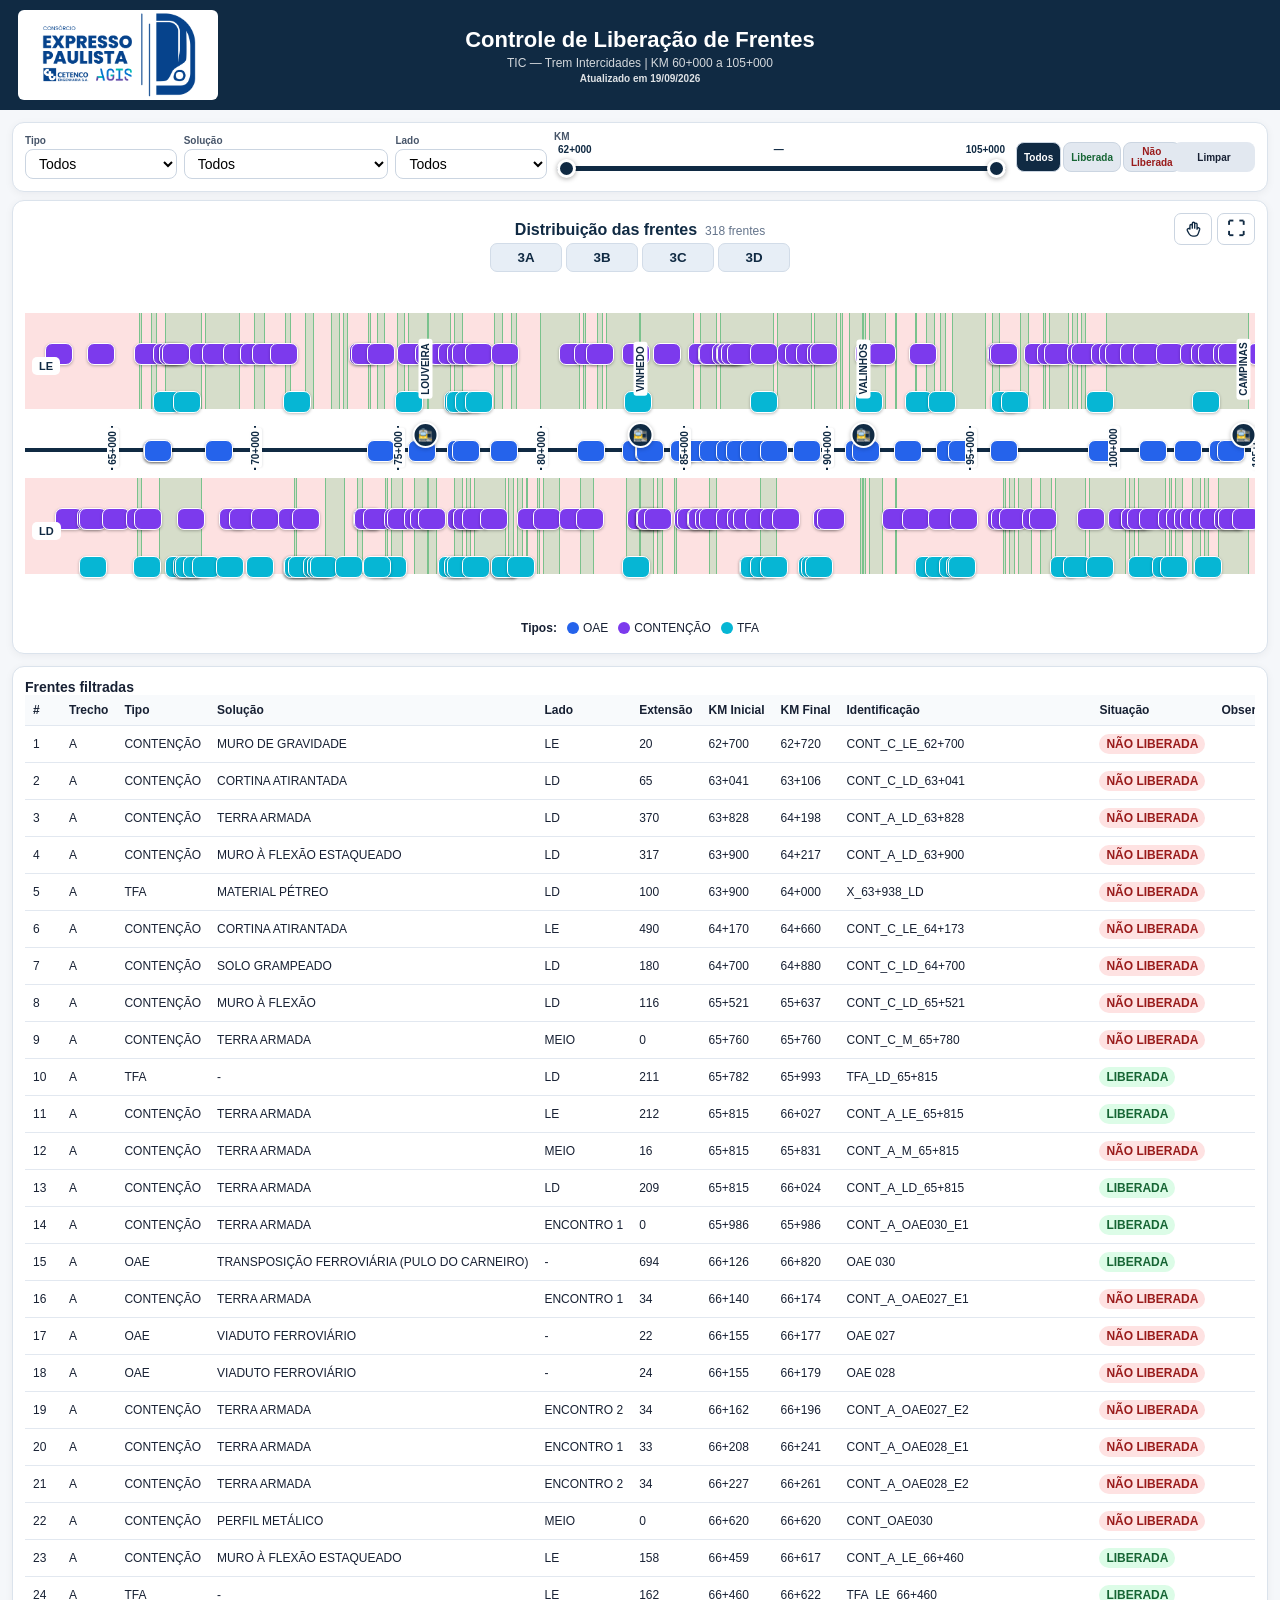
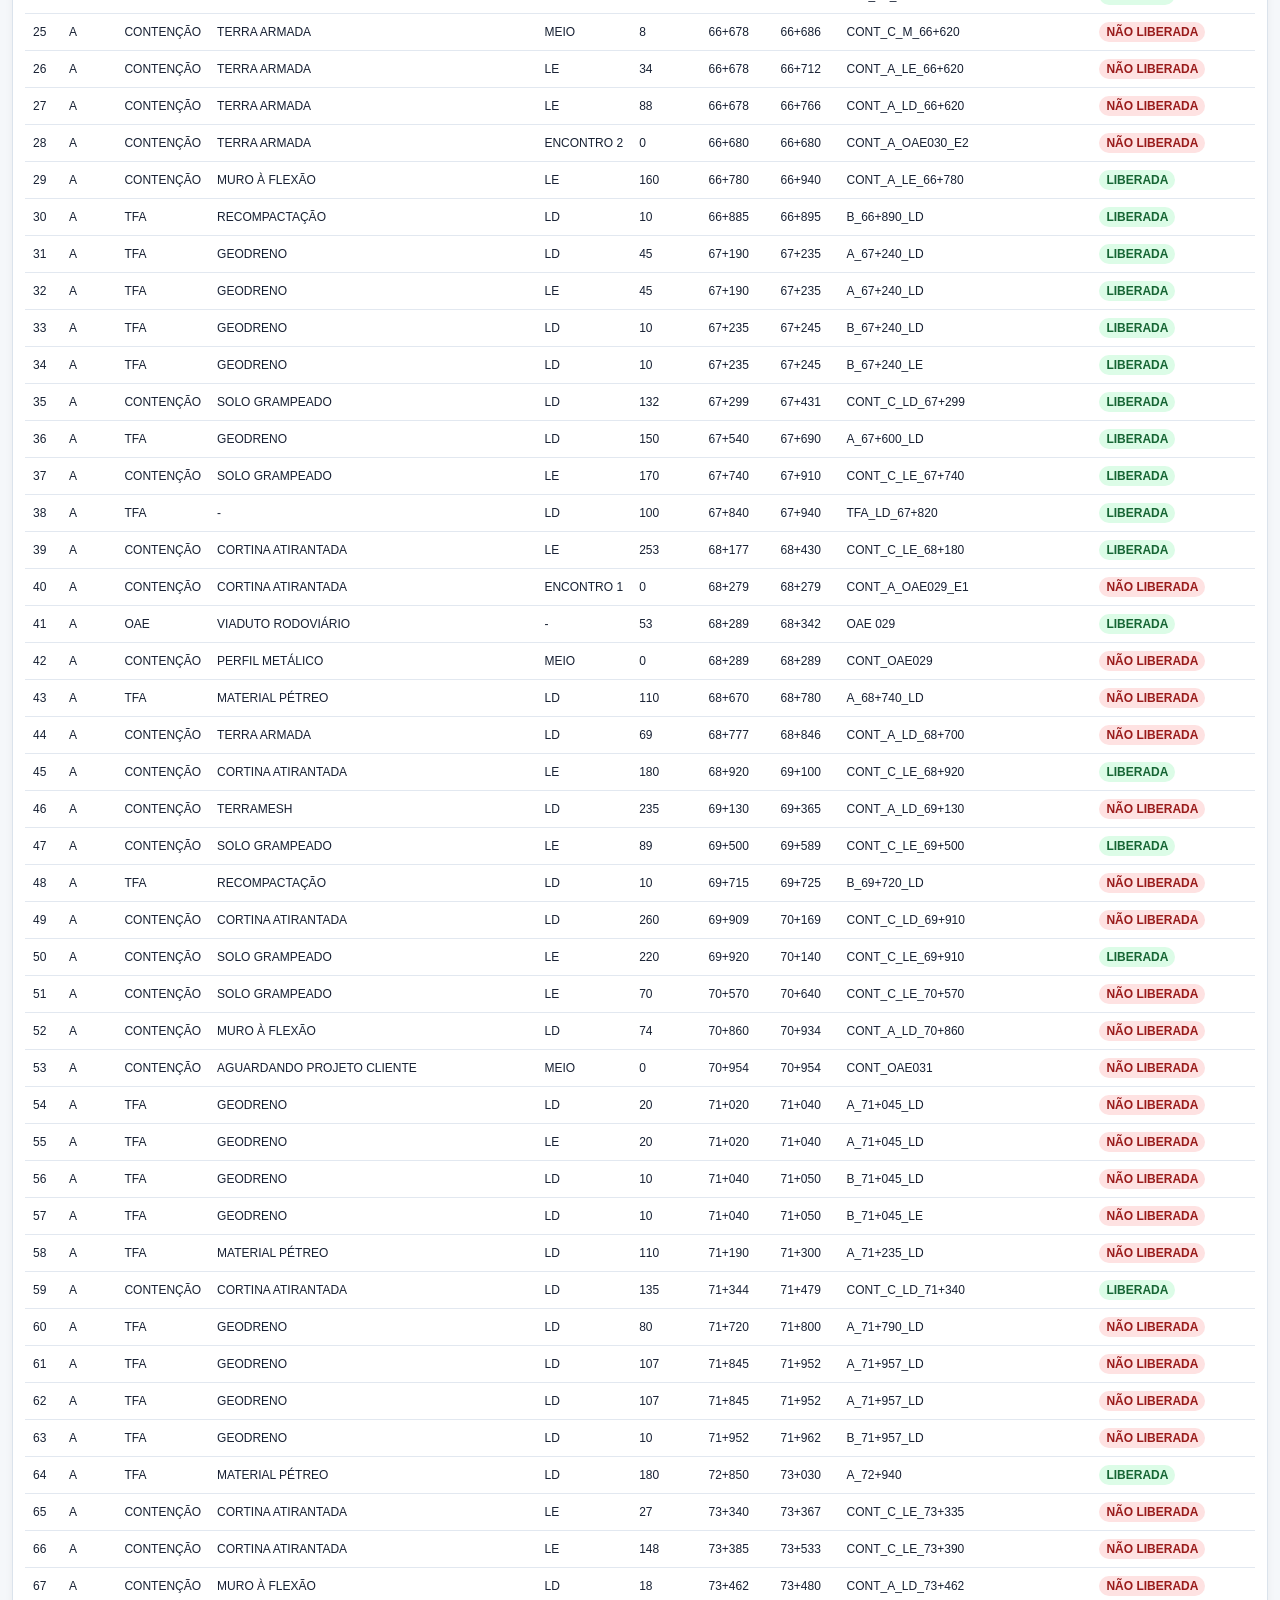
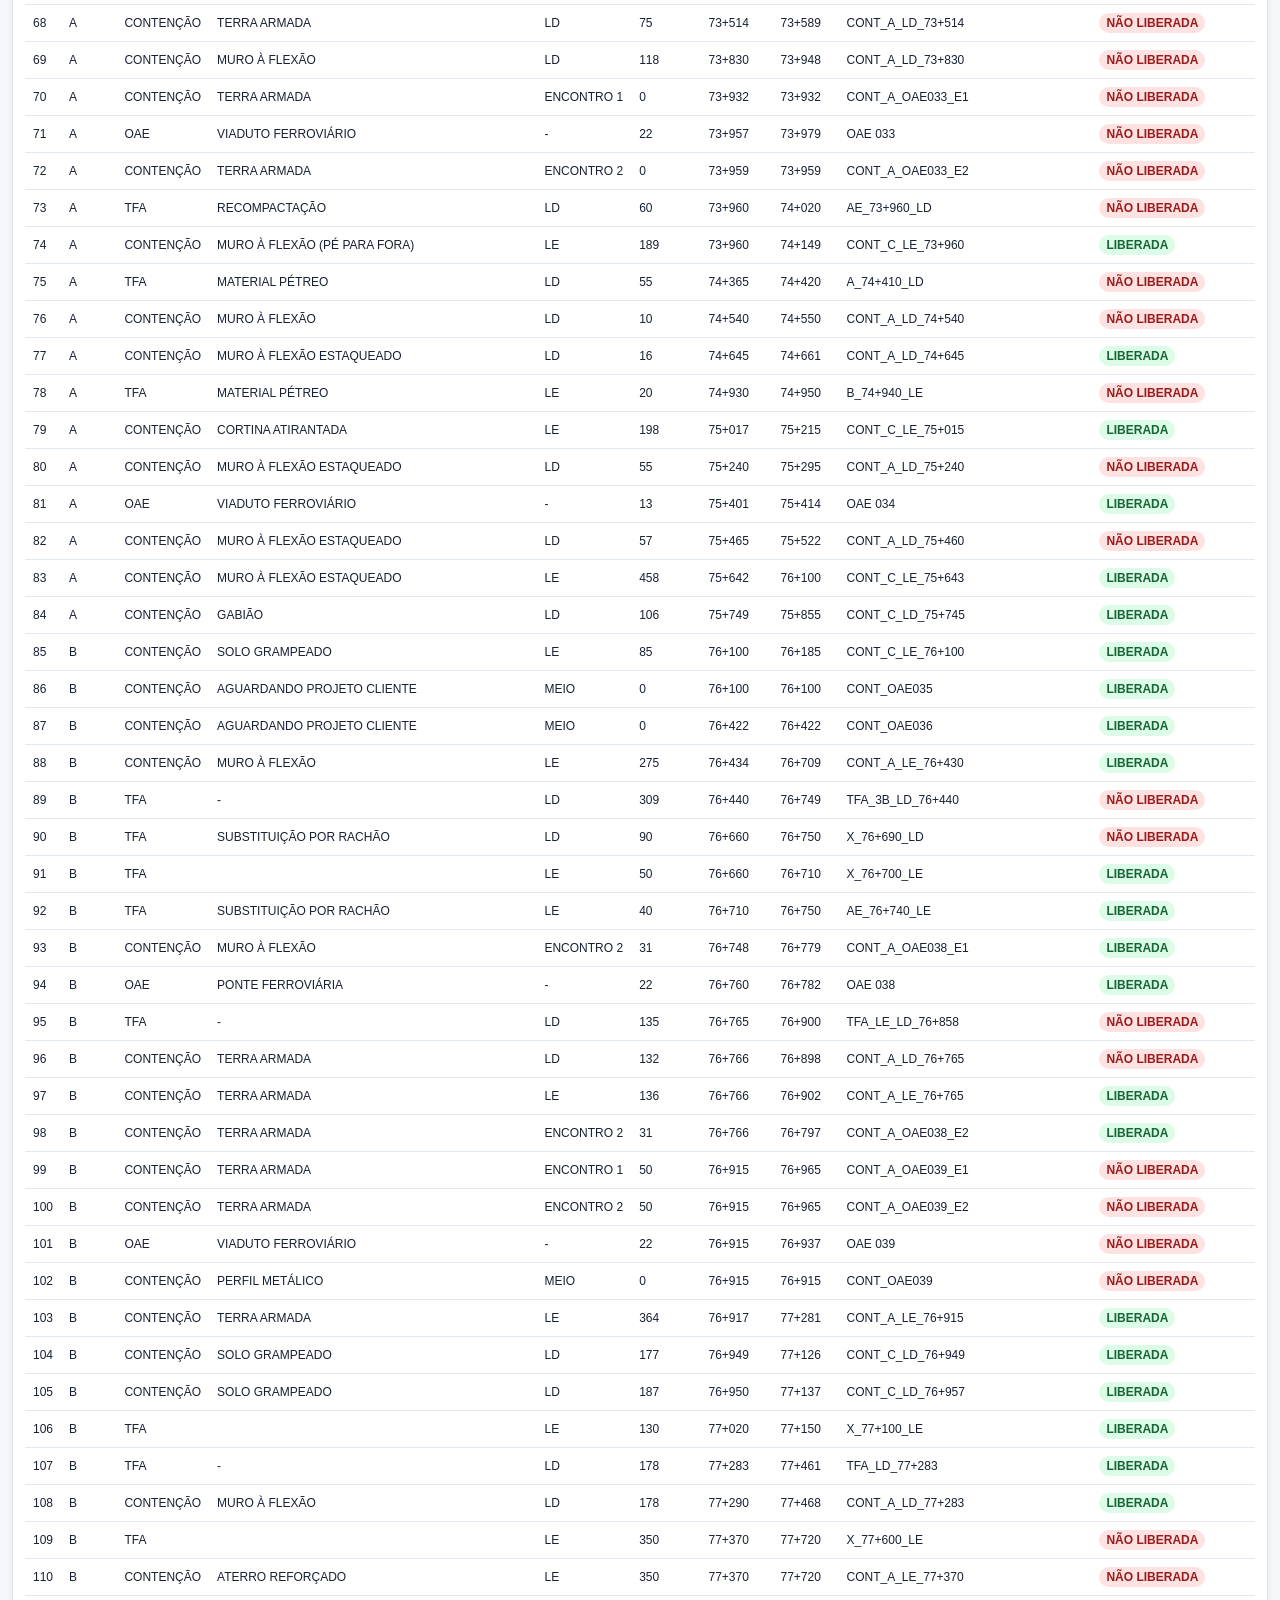
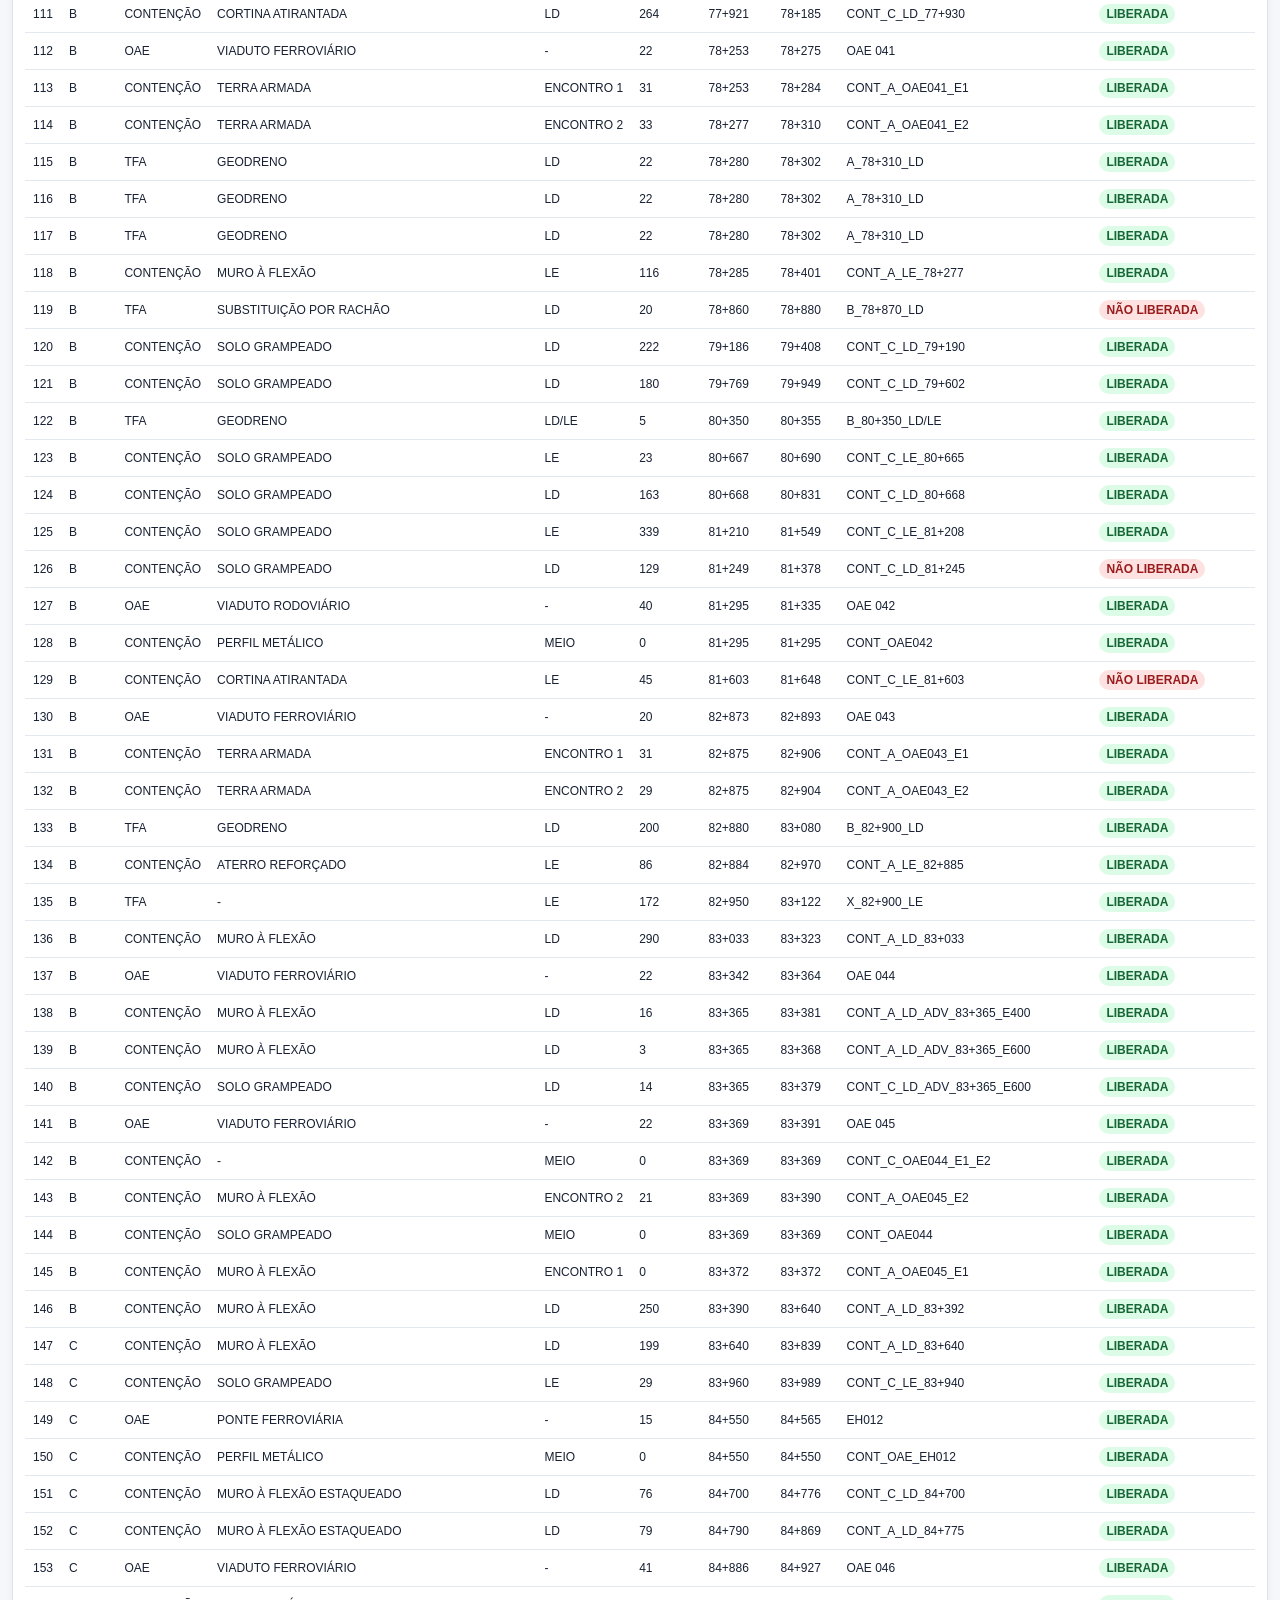
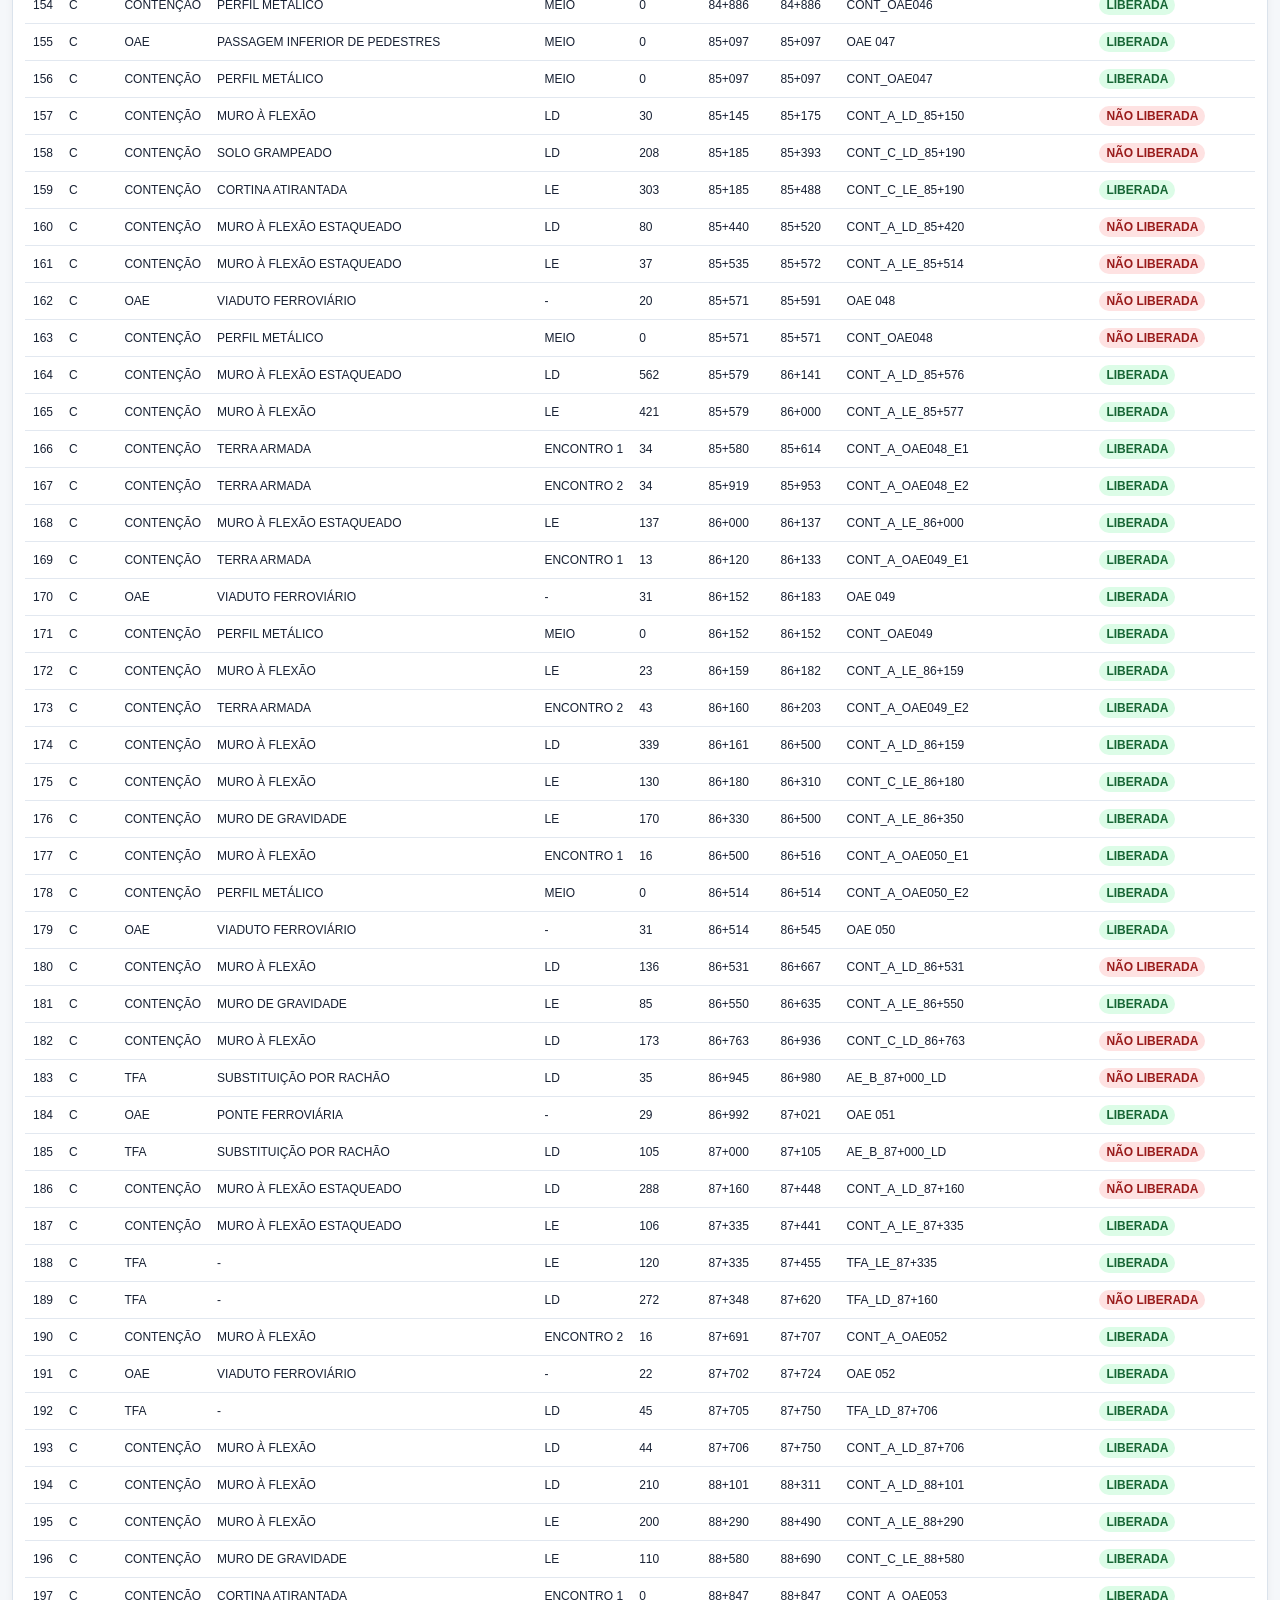
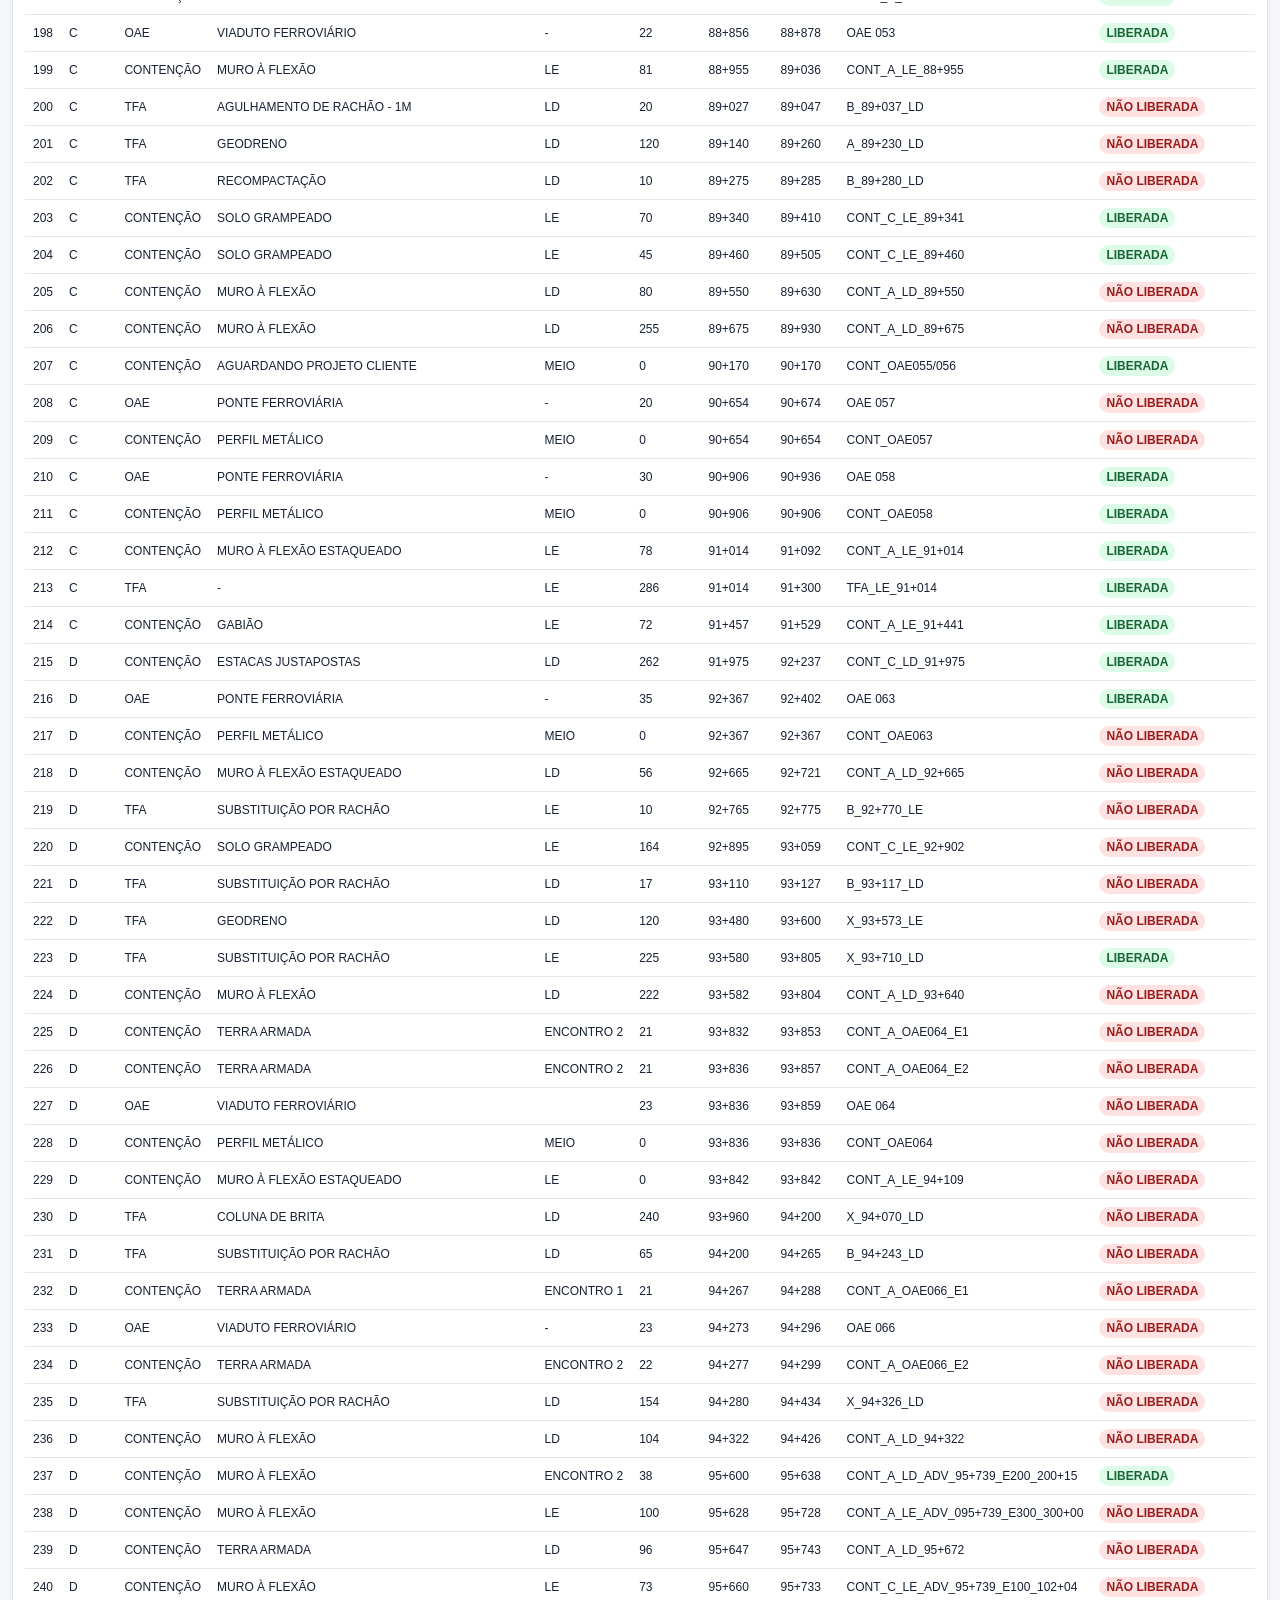
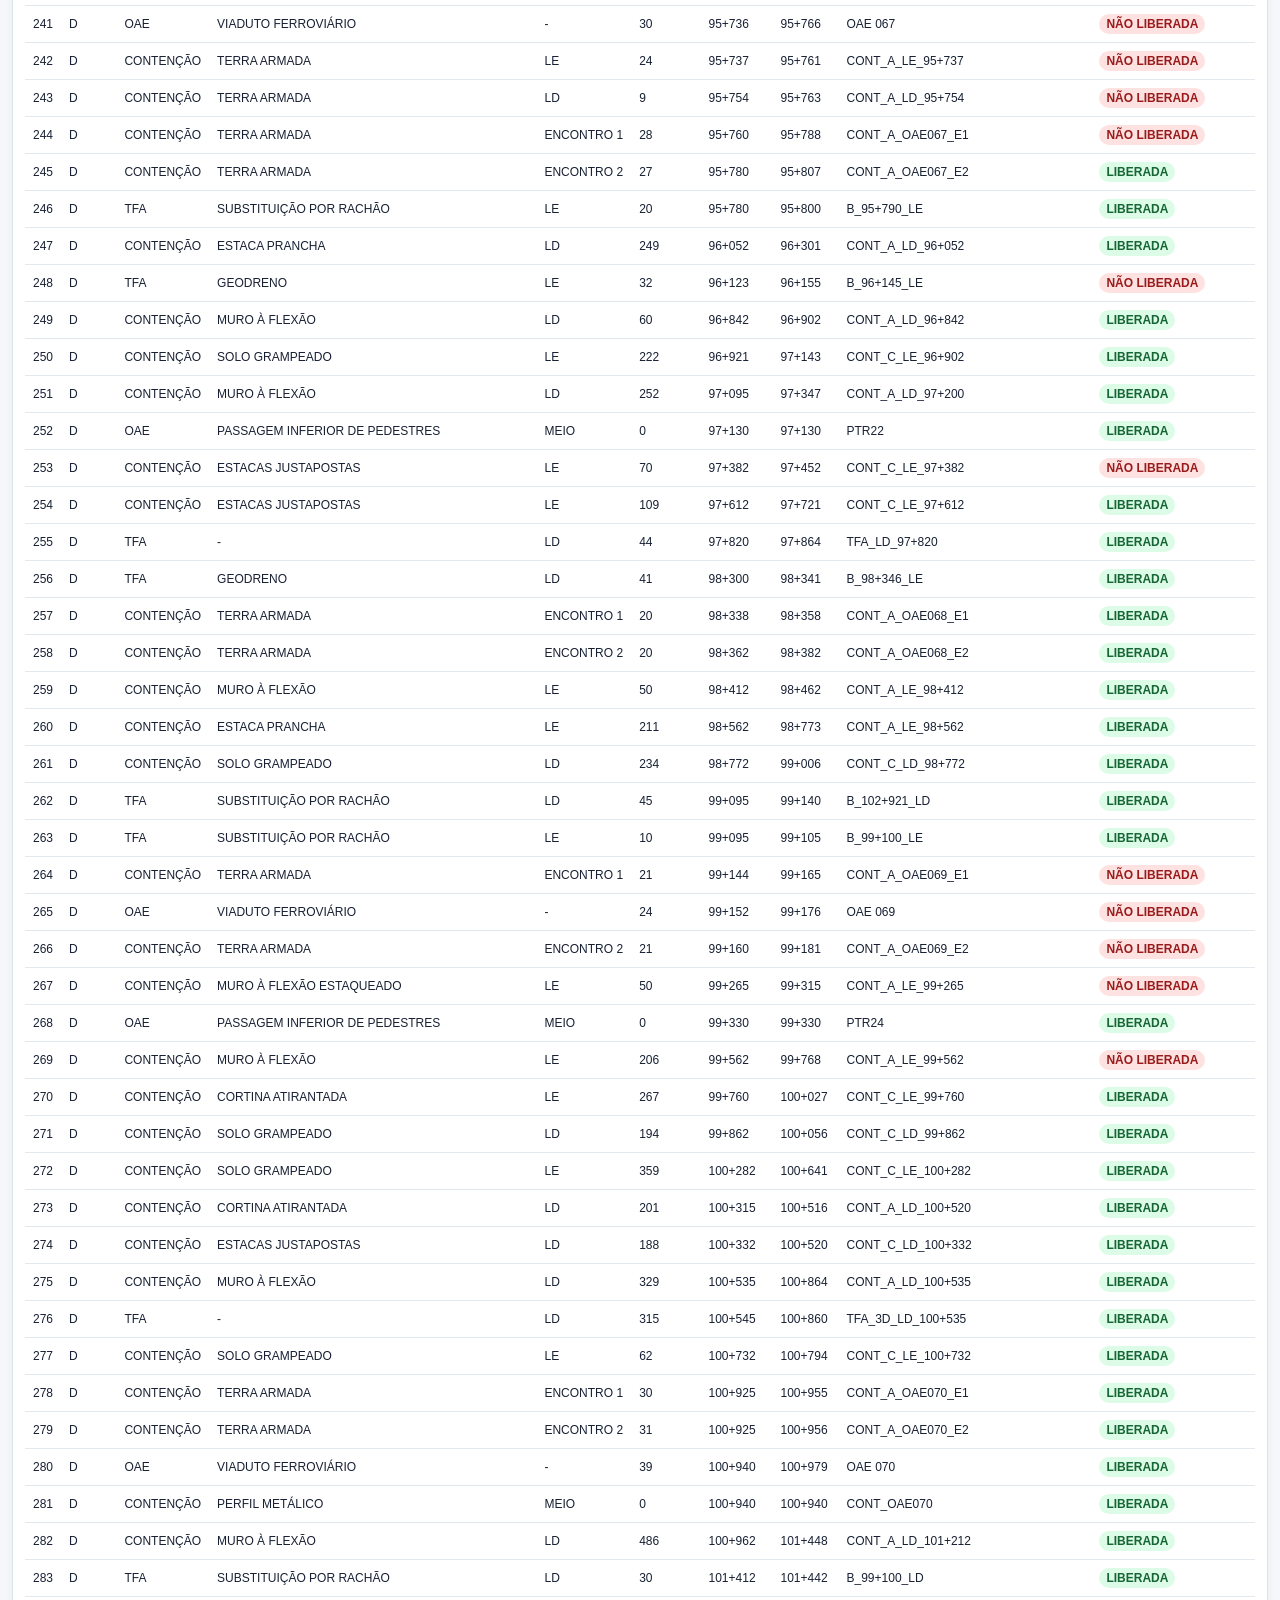
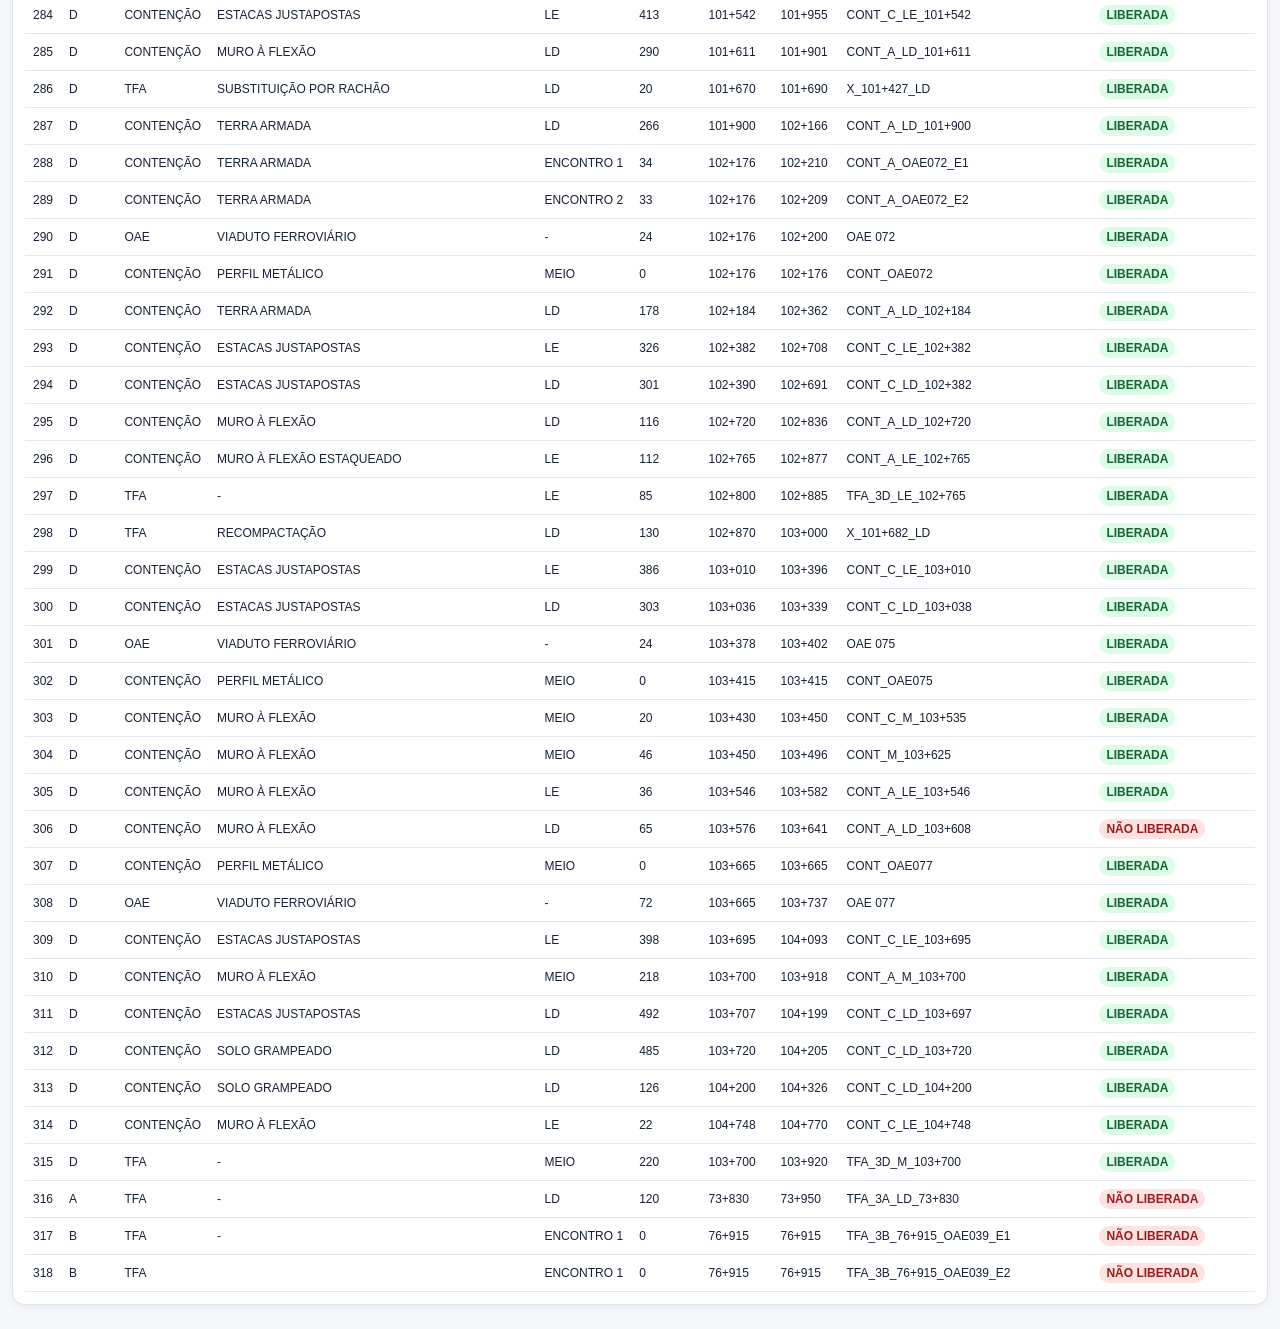
==== commit 41d18a1f: "Add files via upload" ====
--- a/index.html
+++ b/index.html
@@ -1,11 +1,13 @@
-<!doctype html><html lang="pt-BR"><head><meta charset="utf-8"><meta name="viewport" content="width=device-width,initial-scale=1,viewport-fit=cover"><meta name="apple-mobile-web-app-capable" content="yes"><meta name="apple-mobile-web-app-status-bar-style" content="black-translucent"><title>Controle de Liberação de Frentes</title><link rel="manifest" href="manifest.webmanifest"><link rel="icon" href="icon.svg"><link rel="stylesheet" href="app.css?v=13"></head><body>
+<!doctype html><html lang="pt-BR"><head><meta charset="utf-8"><meta name="viewport" content="width=device-width,initial-scale=1,viewport-fit=cover"><meta name="apple-mobile-web-app-capable" content="yes"><meta name="apple-mobile-web-app-status-bar-style" content="black-translucent"><title>Controle de Liberação de Frentes</title><link rel="manifest" href="manifest.webmanifest"><link rel="icon" href="icon.svg"><link rel="stylesheet" href="app.css?v=15"></head><body>
 <header class="topbar">
   <div class="brand">
     <img src="logo.png" alt="Consórcio Expresso Paulista" class="logo">
-    <div>
+    <div class="headerTitle">
       <h1>Controle de Liberação de Frentes</h1>
       <div class="sub">TIC — Trem Intercidades | KM 60+000 a 105+000</div>
+      <div class="updated">Atualizado em 19/09/2026</div>
     </div>
+    <div class="headerSpacer" aria-hidden="true"></div>
   </div>
 </header>
 <main>
@@ -15,12 +17,12 @@
     <div><label>Solução</label><select id="solucao"></select></div>
     <div><label>Lado</label><select id="lado"></select></div>
     <div class="kmInline"><label>KM</label><div class="kmvals"><span id="v1">62+000</span><span>—</span><span id="v2">105+000</span></div><div class="range"><div class="track"></div><div class="fill" id="fill"></div><input id="r1" type="range" min="62" max="105" step="0.001" value="62"><input id="r2" type="range" min="62" max="105" step="0.001" value="105"></div></div>
-    <div class="releaseBox"><label>Liberação</label><div class="statusFilter"><button type="button" class="statusBtn active" data-status="">Todos</button><button type="button" class="statusBtn released" data-status="released">Liberada</button><button type="button" class="statusBtn notreleased" data-status="notreleased">Não Liberada</button></div></div>
+    <div class="releaseBox"><div class="statusFilter"><button type="button" class="statusBtn active" data-status="">Todos</button><button type="button" class="statusBtn released" data-status="released">Liberada</button><button type="button" class="statusBtn notreleased" data-status="notreleased">Não Liberada</button></div></div>
     <button id="clear" class="btnlight clearBtn">Limpar</button>
   </div>
 </section>
-<section class="card graphCard"><div class="graphHead"><div><b id="graphTitle">Distribuição das frentes — Trecho</b><span class="count" id="count"></span></div><div class="trechoTabs" id="trechoTabs"></div><div class="graphTools"><button type="button" id="panToggle" class="panBtn" aria-pressed="false" title="Ativar pan">✋</button><button type="button" id="fullscreenBtn" class="graphToolBtn" title="Tela cheia">⛶</button></div></div><div class="axiswrap"><div class="axis" id="axis"><div class="mainline"></div><div class="lane le" id="laneLE"></div><div class="lane ld" id="laneLD"></div></div></div><div class="legend" id="legend"></div><div id="appError" style="color:#b91c1c;font-size:12px;margin-top:6px"></div></section>
+<section class="card graphCard"><div class="graphHead"><div class="graphTitleWrap"><b id="graphTitle">Distribuição das frentes</b><span class="count" id="count"></span></div><div class="trechoTabs" id="trechoTabs"></div><div class="graphTools"><button type="button" id="panToggle" class="panBtn" aria-pressed="false" title="Ativar pan" aria-label="Ativar pan"><svg viewBox="0 0 24 24" aria-hidden="true"><path d="M7.5 11.5V7.2a1.5 1.5 0 0 1 3 0v3.1-6a1.5 1.5 0 0 1 3 0v6-4.8a1.5 1.5 0 0 1 3 0v6.1l.3-.8a1.6 1.6 0 0 1 3 1.1l-1.8 5.3a4.6 4.6 0 0 1-4.4 3.1H11a5 5 0 0 1-4.4-2.6l-2.2-4A1.8 1.8 0 0 1 7.5 11.5Z"/></svg></button><button type="button" id="fullscreenBtn" class="graphToolBtn" title="Tela cheia" aria-label="Tela cheia">⛶</button></div></div><div class="axiswrap"><div class="axis" id="axis"><div class="mainline"></div><div class="lane le" id="laneLE"></div><div class="lane ld" id="laneLD"></div></div></div><div class="legend" id="legend"></div><div id="appError" style="color:#b91c1c;font-size:12px;margin-top:6px"></div></section>
 <section class="card"><div class="kmhead"><b>Frentes filtradas</b></div><div class="tablewrap"><table><thead><tr><th>#</th><th>Trecho</th><th>Tipo</th><th>Solução</th><th>Lado</th><th>Extensão</th><th>KM Inicial</th><th>KM Final</th><th>Identificação</th><th>Situação</th><th>Observação</th><th>Foto</th></tr></thead><tbody id="tbody"></tbody></table></div></section>
 </main>
 <div class="modal" id="modal"><div class="modalbox"><div class="modalhead"><h2 id="modalTitle" style="margin:0;font-size:18px"></h2><button id="cancel">Fechar</button></div><div class="details" id="details"></div><label>Observação</label><textarea id="obs" placeholder="Digite uma observação..."></textarea><div style="margin-top:10px"><label>Foto</label><input id="photo" type="file" accept="image/*" capture="environment"><img id="preview" class="photoPreview"></div><div class="modalactions"><button id="save">Salvar</button></div></div></div>
-<script src="app_data.js?v=13"></script><script src="app.js?v=13"></script><script>if("serviceWorker" in navigator && (location.protocol==="https:" || location.hostname==="localhost")){navigator.serviceWorker.register("sw.js").catch(()=>{});}</script></body></html>
+<script src="app_data.js?v=15"></script><script src="app.js?v=15"></script><script>if("serviceWorker" in navigator && (location.protocol==="https:" || location.hostname==="localhost")){navigator.serviceWorker.register("sw.js").catch(()=>{});}</script></body></html>
--- a/app.css
+++ b/app.css
@@ -399,3 +399,94 @@
  .stationMarker{height:150px}
  .centerItem{top:141px!important}
 }
+
+/* V15 - ajustes finais solicitados */
+.topbar{min-height:68px}
+.brand{display:grid;grid-template-columns:220px 1fr 220px;align-items:center;gap:12px;position:relative}
+.headerTitle{text-align:center;justify-self:center}
+.headerTitle h1{margin:0}
+.updated{font-size:10px;font-weight:700;opacity:.86;margin-top:3px}
+.headerSpacer{min-width:0}
+
+/* Filtros centralizados verticalmente e maior área para a situação de liberação */
+.filterCard .filters{align-items:center}
+.filterCard .filters>div,.filterCard .filters>button{align-self:center}
+.releaseBox{display:flex;align-items:center}
+.releaseBox .statusFilter{flex-direction:row!important;height:30px!important;min-height:30px!important;width:100%}
+.releaseBox .statusBtn{flex:1;height:30px!important;font-size:10px;padding:0 7px}
+
+/* Cabeçalho do gráfico: título realmente centralizado, botões dos trechos sem KM e ferramentas no canto superior direito */
+.graphHead{display:flex;flex-direction:column;align-items:center;justify-content:center;min-height:66px;gap:4px;margin-bottom:4px;position:relative}
+.graphTitleWrap{text-align:center}
+.graphTitleWrap b{font-size:17px;color:#102a43}
+.graphTitleWrap .count{margin-left:8px}
+.trechoTabs{display:flex;gap:4px;justify-content:center}
+.trechoTab{min-width:72px;height:29px;padding:0 16px}
+.trechoTab span{display:none!important}
+.graphTools{position:absolute;right:0;top:0;display:flex;gap:5px}
+.panBtn,.graphToolBtn{width:38px;height:32px}
+.panBtn{display:inline-flex;align-items:center;justify-content:center;background:#fff!important;color:#102a43!important;border:1px solid #cbd5e1}
+.panBtn.active{background:#fff!important;color:#102a43!important;border:2px solid #102a43!important;box-shadow:none!important}
+.panBtn svg{width:19px;height:19px;display:block;fill:none;stroke:currentColor;stroke-width:1.7;stroke-linecap:round;stroke-linejoin:round}
+
+/* Eixo central: KM e OAE ficam no próprio eixo */
+.axis{height:330px}
+.mainline{top:50%!important;height:4px}
+.kmRulerLine{top:50%!important;height:3px;background:#102a43}
+.tick{top:calc(50% - 22px)!important;height:44px!important;border-left:2px solid #102a43;z-index:26}
+.tick span{top:50%!important;left:50%!important;transform:translate(-50%,-50%) rotate(-90deg)!important;font-size:10px!important;line-height:1!important;min-width:auto!important;padding:1px 3px!important;background:#fff!important;white-space:nowrap!important;box-shadow:0 1px 2px rgba(15,23,42,.08)!important}
+.centerItem{top:calc(50% - 8px)!important;height:16px!important;z-index:24}
+
+/* LE/LD somente na lateral; sem legendas de tipo dentro do gráfico */
+.lane-label{position:absolute;left:7px;top:50%!important;bottom:auto!important;transform:translateY(-50%);z-index:25;font-weight:900;font-size:11px;color:#102a43;background:#fff;padding:3px 7px;border-radius:5px}
+.typeRowLabel{display:none!important}
+.typeRow{height:48px!important}
+.lane.le,.lane.ld{height:50%!important}
+.lane.le .typeRow:nth-child(2),.lane.ld .typeRow:nth-child(2){top:30px!important}
+.lane.le .typeRow:nth-child(3),.lane.ld .typeRow:nth-child(3){top:78px!important}
+.releaseBand{left:0!important;right:0!important;border-top:0!important;border-bottom:0!important;border-left:0!important;border-right:0!important;height:48px!important}
+.releaseSegment{border-top:0!important;border-bottom:0!important}
+
+/* Estações: ícone no eixo e nome vertical acima do eixo */
+.stationMarker{top:0!important;height:100%!important;z-index:30}
+.stationIcon{top:calc(50% - 13px)!important;width:26px;height:26px;font-size:12px;background:#102a43;color:#fff;border:2px solid #fff}
+.stationName{top:calc(50% - 86px)!important;left:50%;transform:translateX(-50%) rotate(-90deg)!important;transform-origin:center center;font-size:10px;line-height:1;font-weight:900;color:#102a43;background:#fff;padding:2px 4px;white-space:nowrap}
+
+/* Legenda apenas abaixo do gráfico */
+.legend{justify-content:center;margin-top:8px}
+
+/* Tela cheia do gráfico */
+.graphCard:fullscreen{background:#fff;padding:18px;overflow:auto}
+.graphCard:fullscreen .axis{height:calc(100vh - 150px)}
+.graphCard:fullscreen .mainline,.graphCard:fullscreen .kmRulerLine{top:50%!important}
+
+@media(max-width:700px){
+  .topbar{min-height:0;padding:9px 12px}
+  .brand{grid-template-columns:1fr;justify-items:center;gap:5px}
+  .logo{position:static;justify-self:center;width:165px;height:58px}
+  .headerTitle{justify-self:center;text-align:center}
+  .headerTitle h1{font-size:18px}
+  .sub{font-size:10px}
+  .updated{font-size:9px}
+  .headerSpacer{display:none}
+  .filterCard .filters{align-items:center}
+  .releaseBox .statusBtn{font-size:8px;padding:0 3px}
+  .graphHead{min-height:60px;padding-right:42px}
+  .graphTitleWrap{text-align:center}
+  .graphTitleWrap b{font-size:14px}
+  .trechoTabs{width:100%;justify-content:stretch}
+  .trechoTab{flex:1;min-width:0;height:27px;padding:0 5px;font-size:10px}
+  .graphTools{right:0;top:0}
+  .axis{height:300px}
+  .mainline,.kmRulerLine{top:50%!important}
+  .tick{top:calc(50% - 20px)!important;height:40px!important}
+  .tick span{font-size:8px!important}
+  .lane.le,.lane.ld{height:50%!important}
+  .typeRow{height:42px!important}
+  .lane.le .typeRow:nth-child(2),.lane.ld .typeRow:nth-child(2){top:25px!important}
+  .lane.le .typeRow:nth-child(3),.lane.ld .typeRow:nth-child(3){top:67px!important}
+  .releaseBand{height:42px!important}
+  .stationName{top:calc(50% - 70px)!important;font-size:8px}
+  .stationIcon{top:calc(50% - 11px)!important;width:22px;height:22px;font-size:10px}
+  .centerItem{top:calc(50% - 7px)!important;height:14px!important}
+}
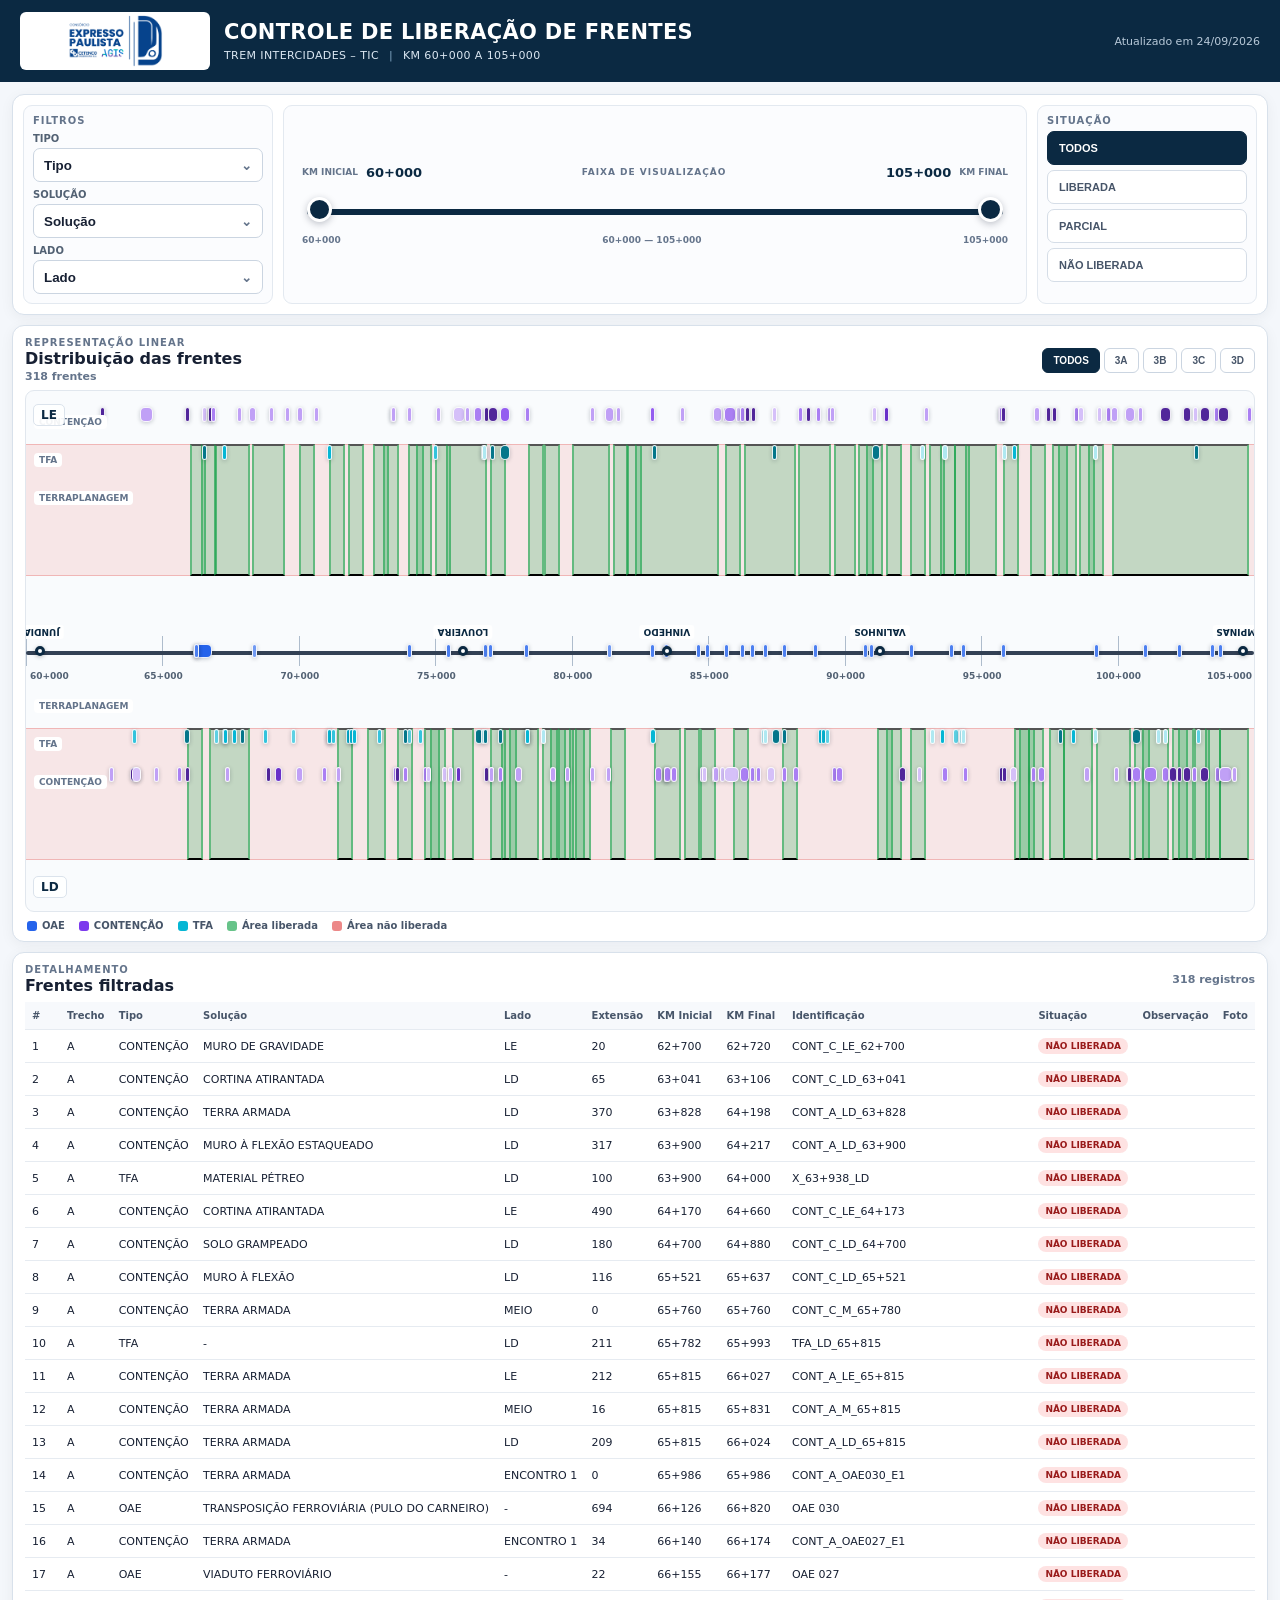
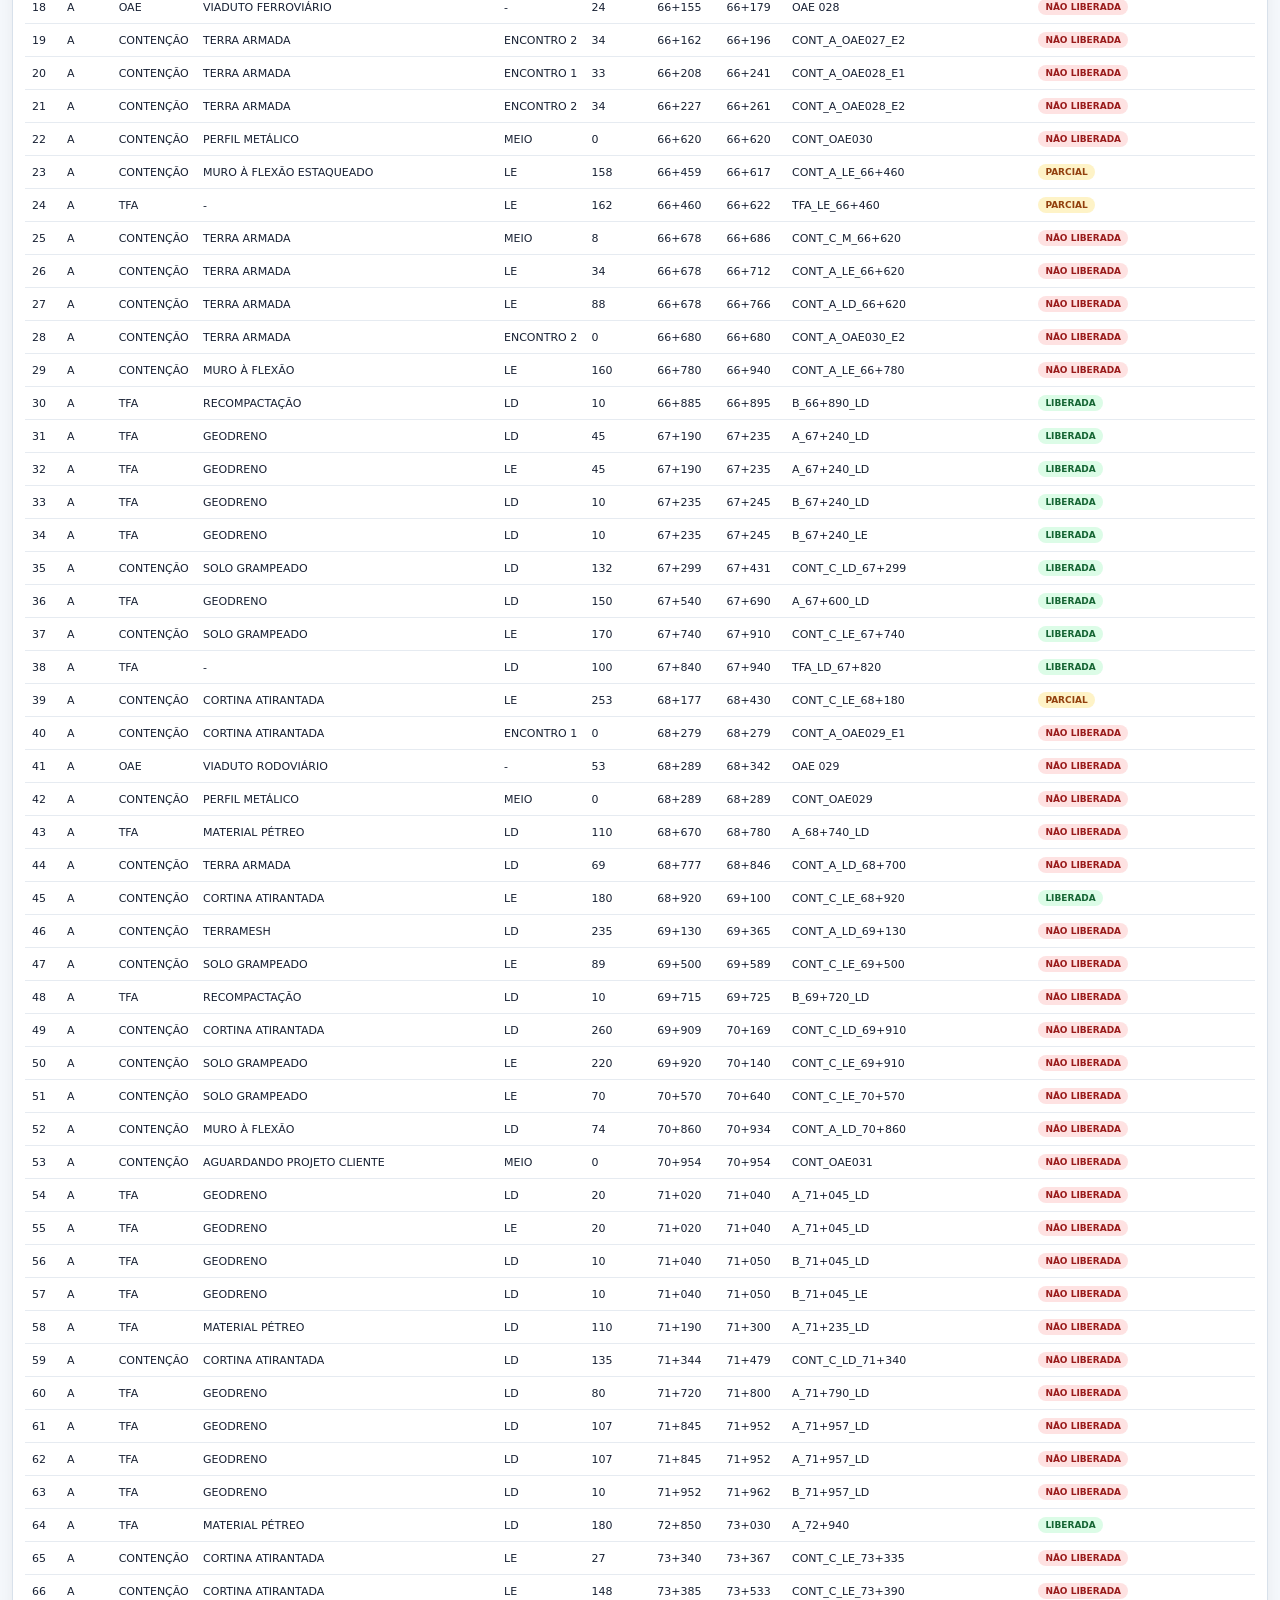
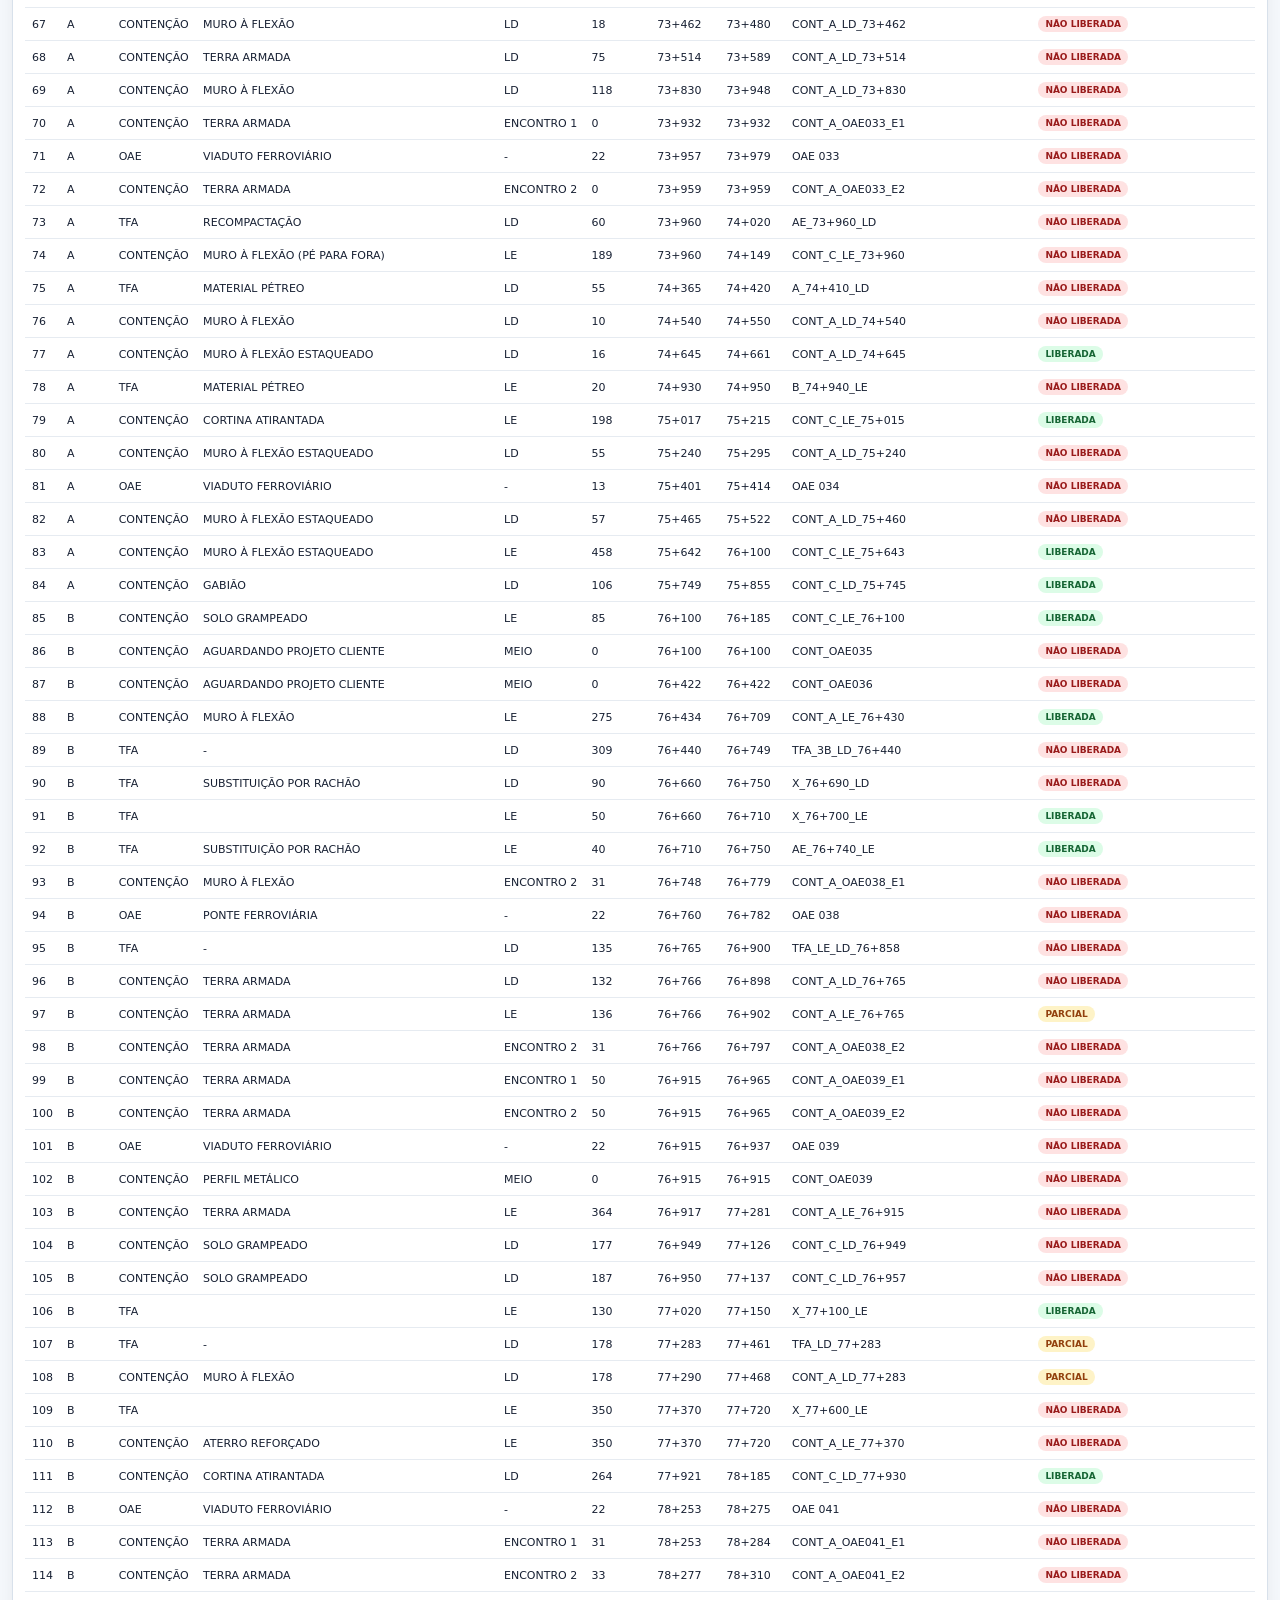
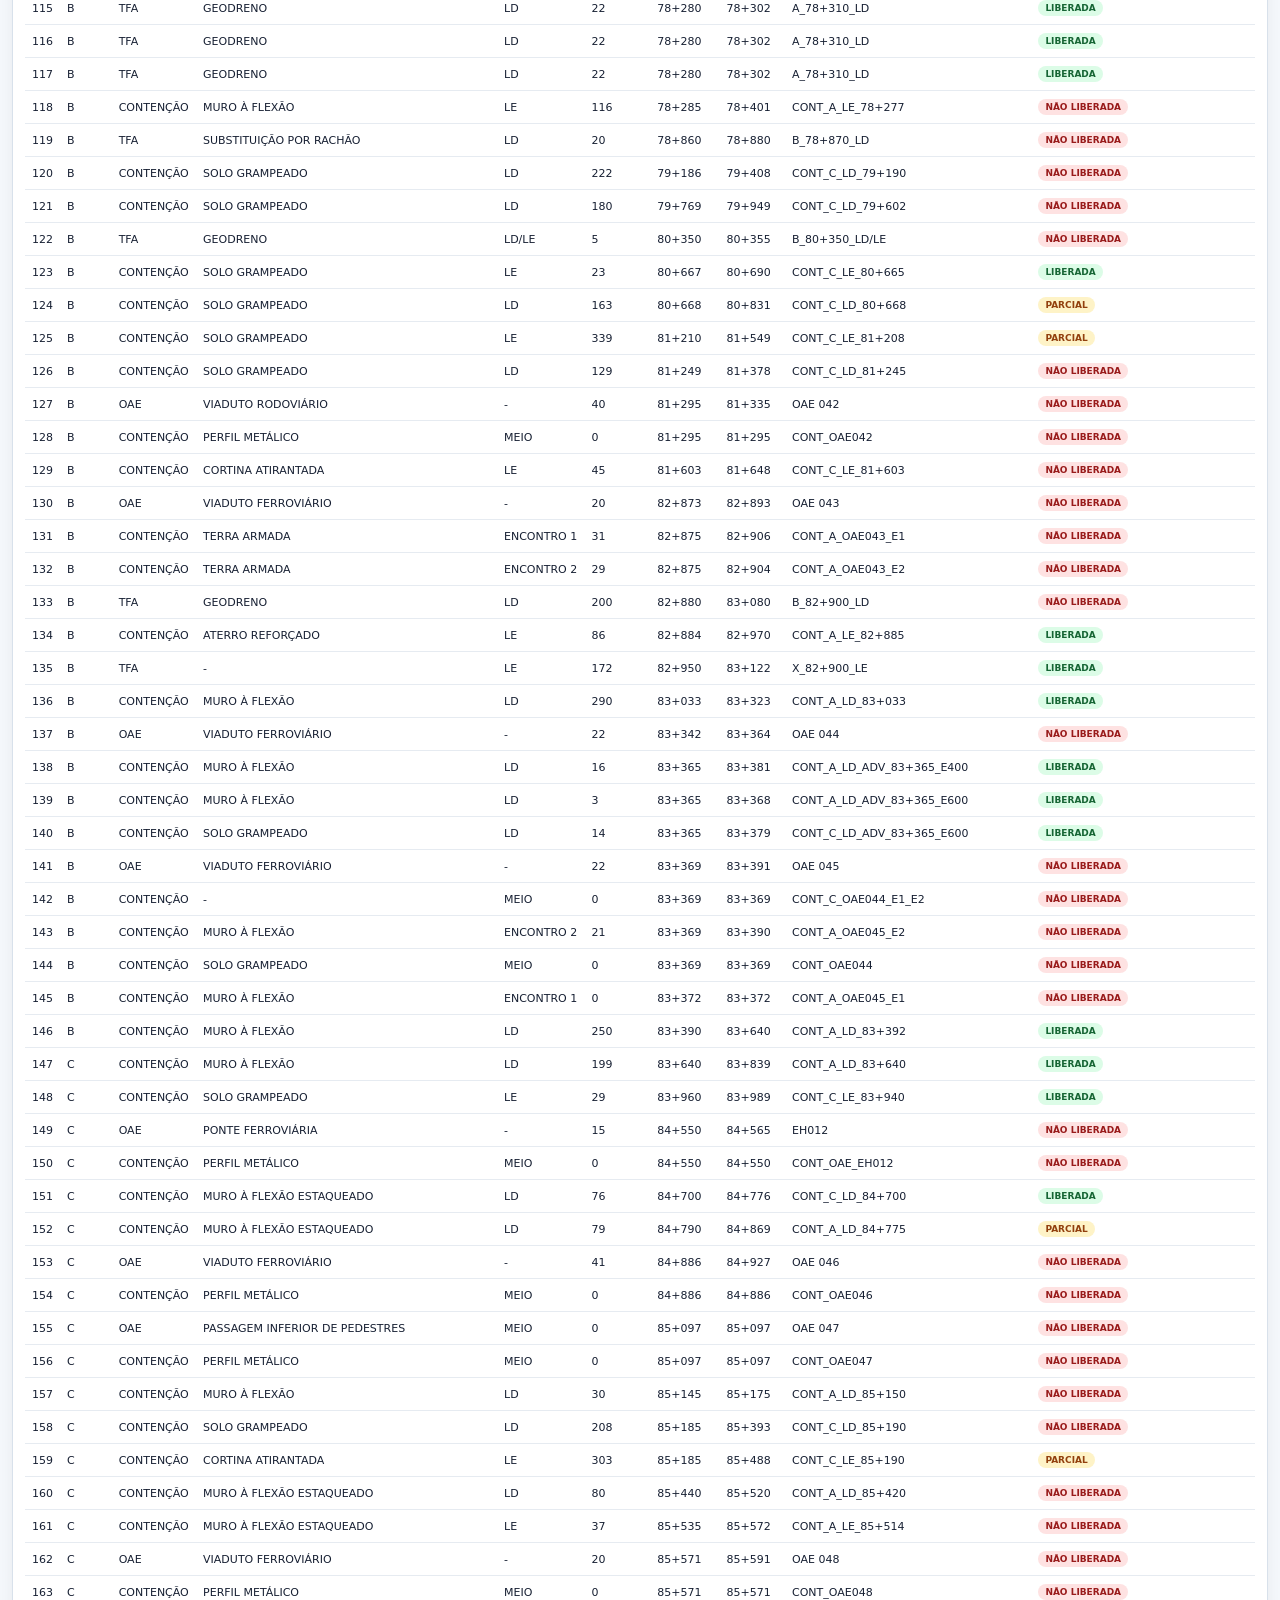
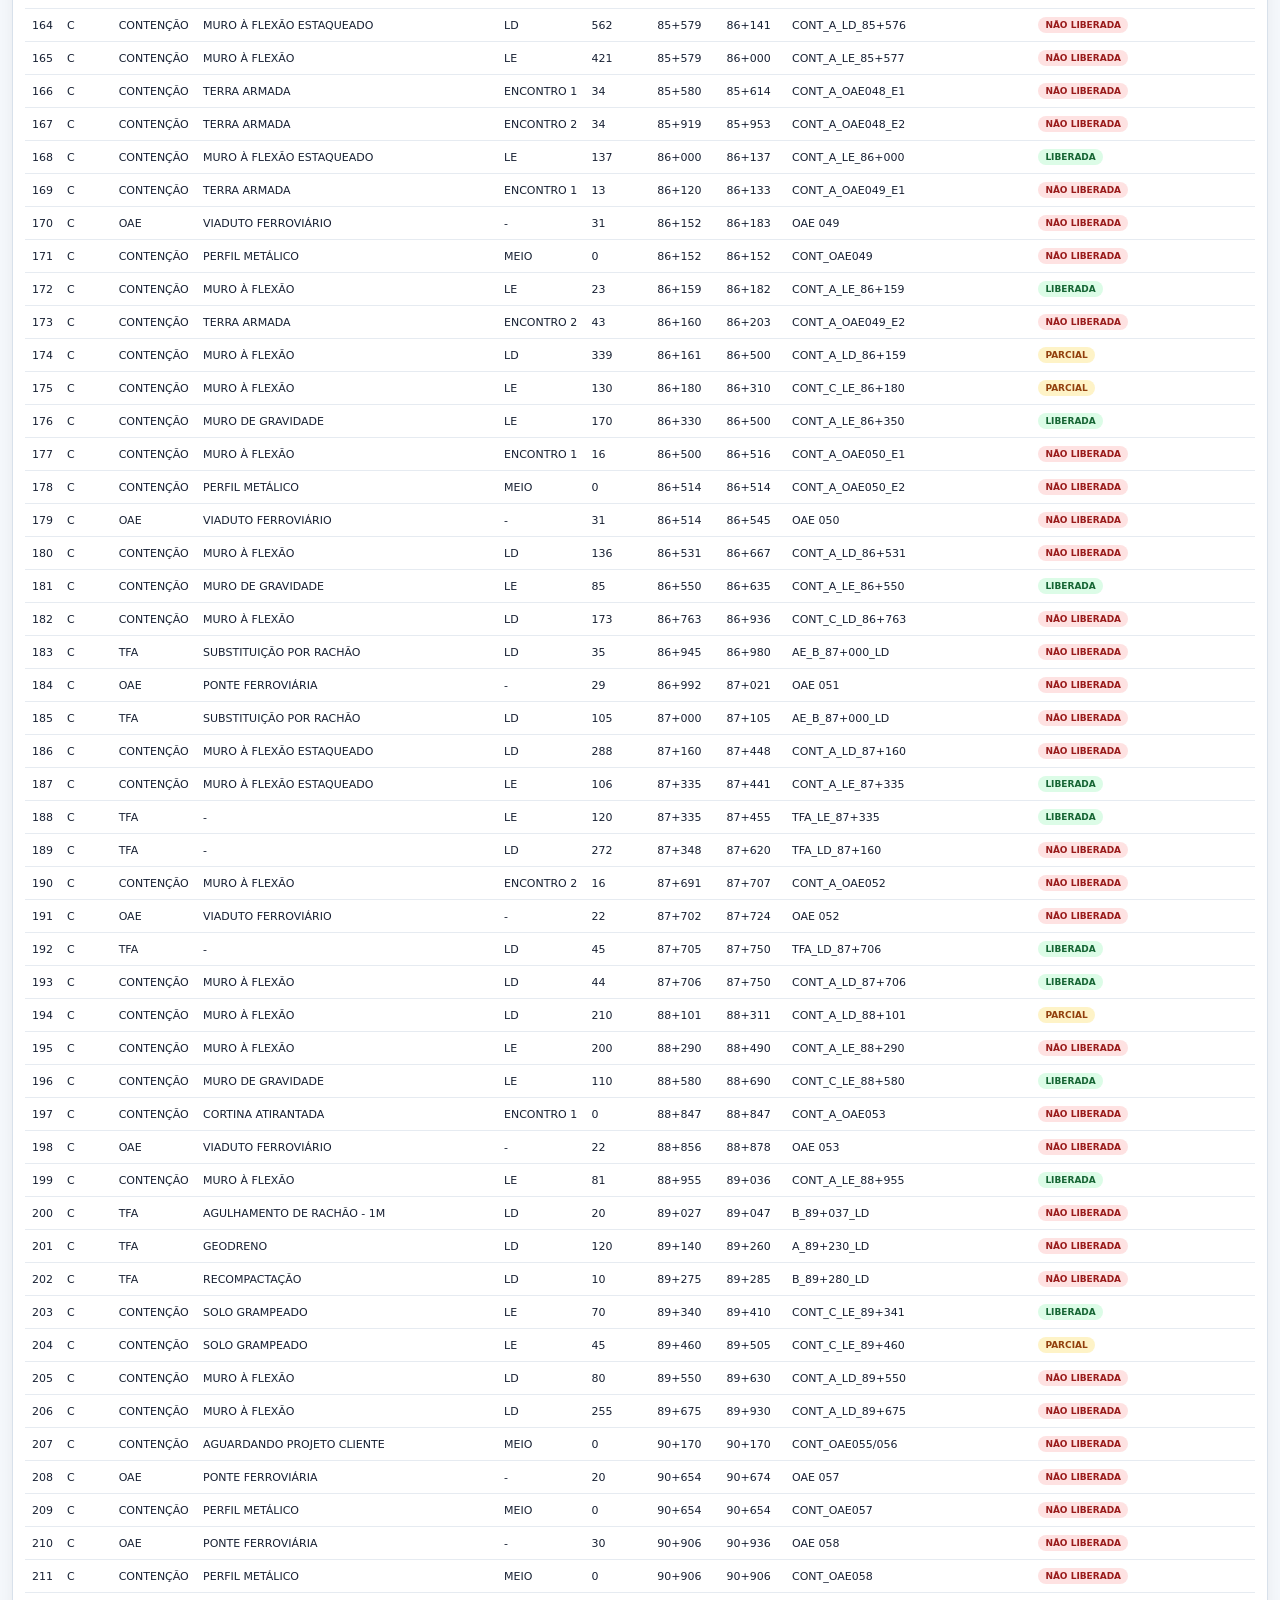
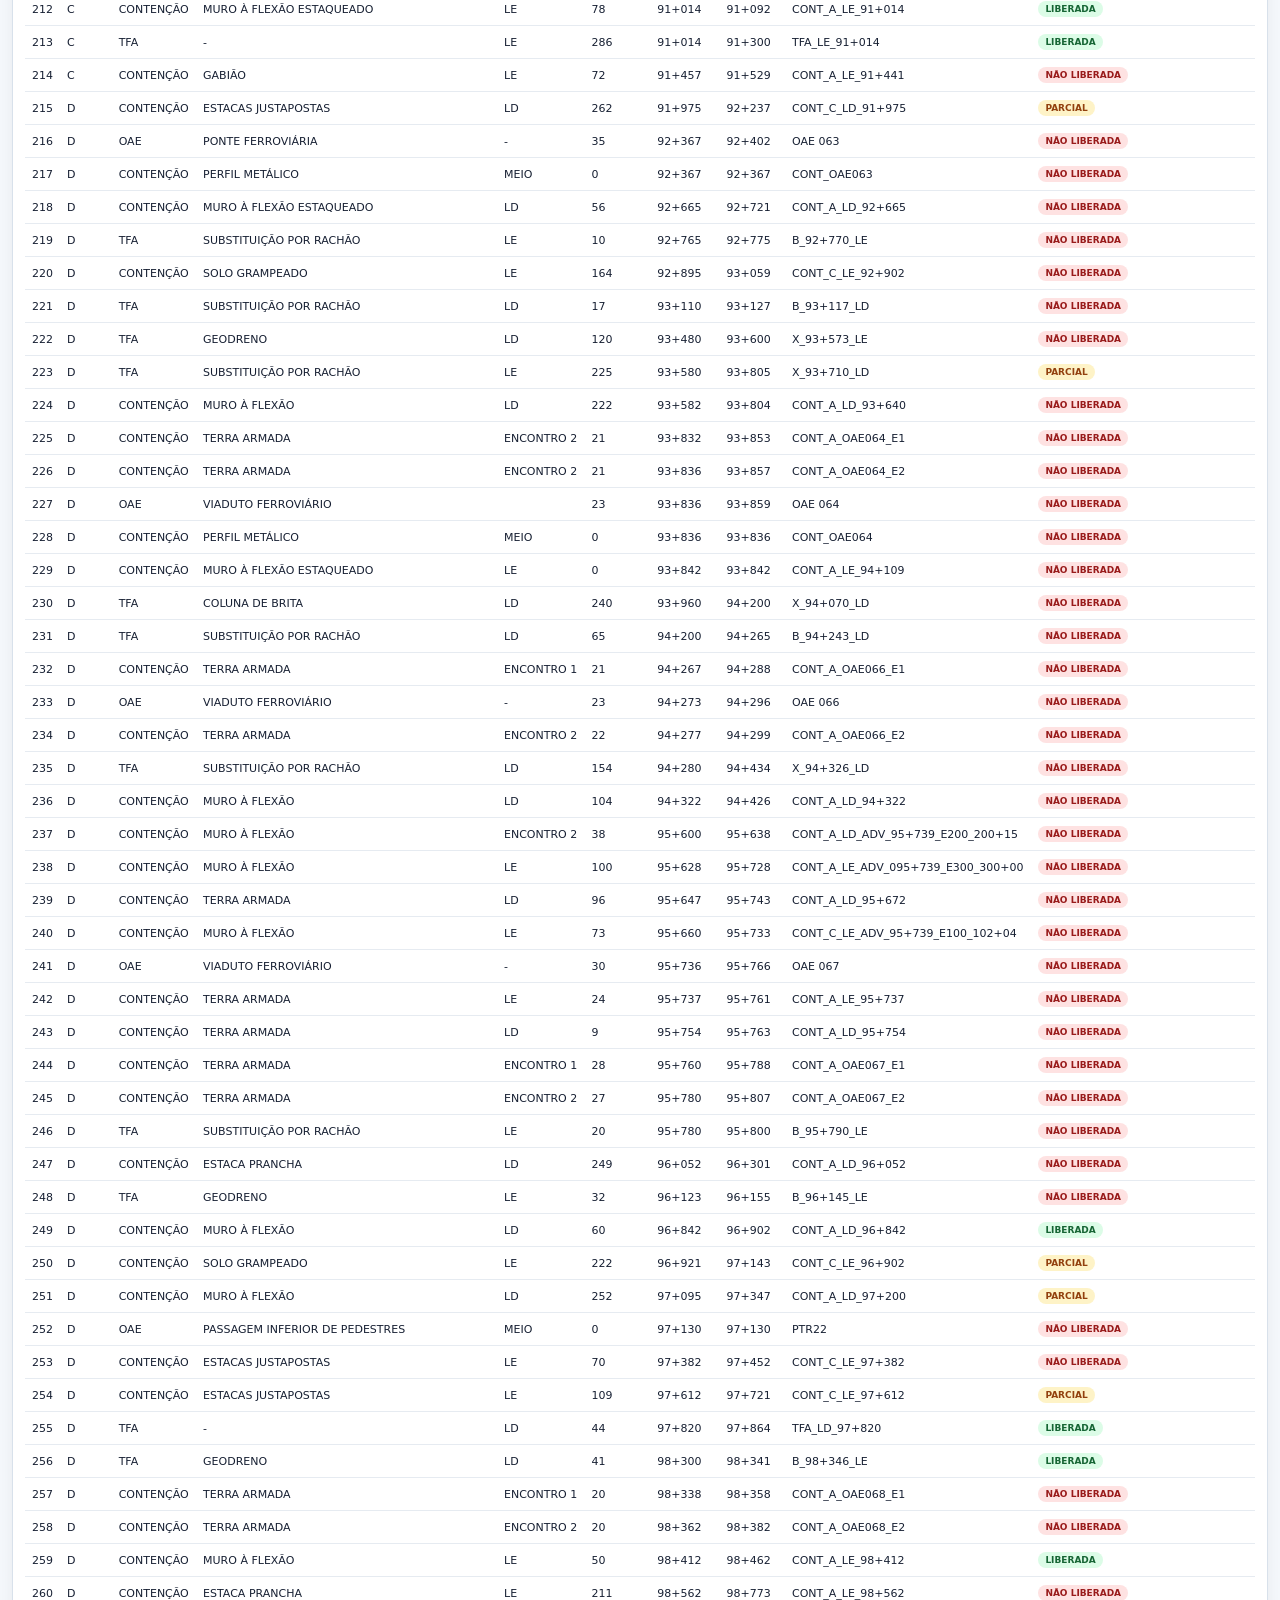
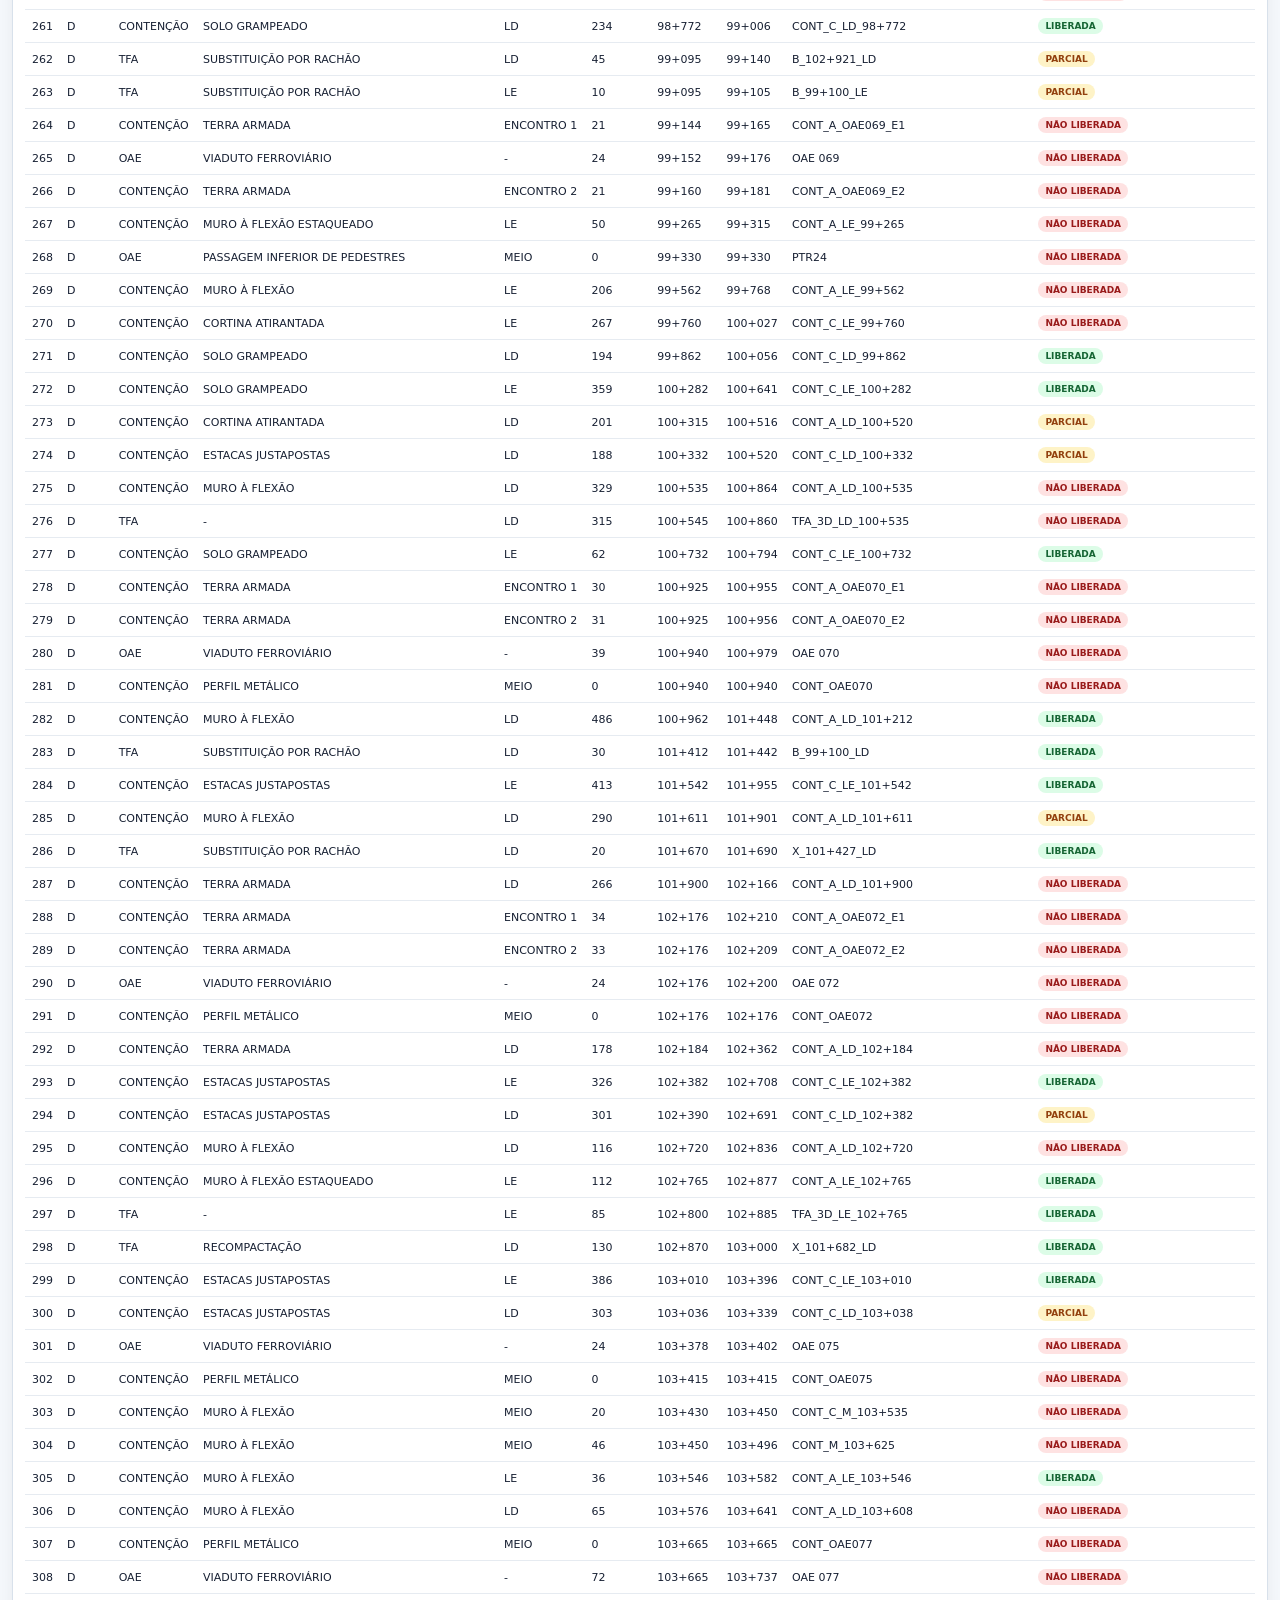
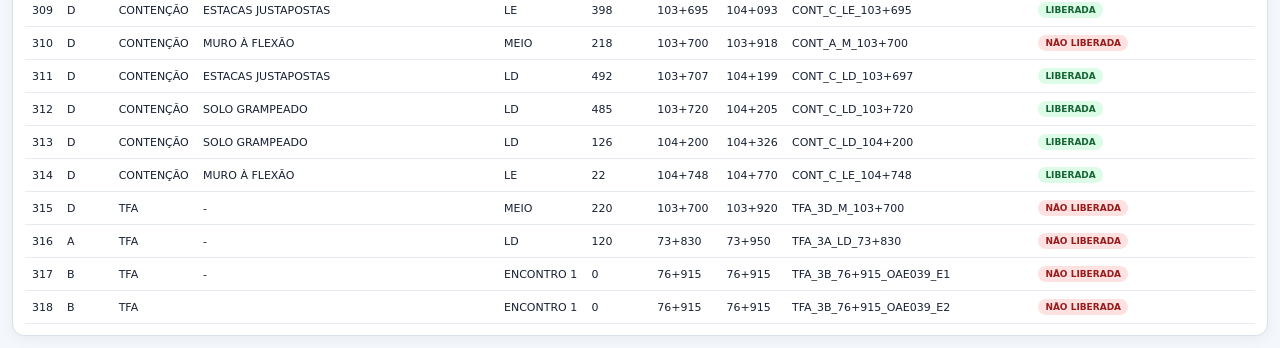
==== commit 7638382e: "Add files via upload" ====
--- a/index.html
+++ b/index.html
@@ -1,28 +1,68 @@
-<!doctype html><html lang="pt-BR"><head><meta charset="utf-8"><meta name="viewport" content="width=device-width,initial-scale=1,viewport-fit=cover"><meta name="apple-mobile-web-app-capable" content="yes"><meta name="apple-mobile-web-app-status-bar-style" content="black-translucent"><title>Controle de Liberação de Frentes</title><link rel="manifest" href="manifest.webmanifest"><link rel="icon" href="icon.svg"><link rel="stylesheet" href="app.css?v=15"></head><body>
-<header class="topbar">
-  <div class="brand">
-    <img src="logo.png" alt="Consórcio Expresso Paulista" class="logo">
-    <div class="headerTitle">
-      <h1>Controle de Liberação de Frentes</h1>
-      <div class="sub">TIC — Trem Intercidades | KM 60+000 a 105+000</div>
-      <div class="updated">Atualizado em 19/09/2026</div>
-    </div>
-    <div class="headerSpacer" aria-hidden="true"></div>
-  </div>
+<!doctype html>
+<html lang="pt-BR">
+<head>
+<meta charset="utf-8">
+<meta name="viewport" content="width=device-width,initial-scale=1,viewport-fit=cover">
+<meta name="apple-mobile-web-app-capable" content="yes">
+<meta name="apple-mobile-web-app-status-bar-style" content="black-translucent">
+<title>Controle de Liberação de Frentes</title>
+<link rel="manifest" href="manifest.webmanifest">
+<link rel="icon" href="icon.svg">
+<link rel="stylesheet" href="app.css?v=27">
+</head>
+<body>
+<header class="header">
+  <div class="brand"><img src="logo.png" alt="Consórcio Expresso Paulista"><div><h1>CONTROLE DE LIBERAÇÃO DE FRENTES</h1><p>TREM INTERCIDADES – TIC <span>|</span> KM 60+000 A 105+000</p></div></div>
+  <div class="updated">Atualizado em 24/09/2026</div>
 </header>
 <main>
-<section class="card filterCard">
-  <div class="filters">
-    <div><label>Tipo</label><select id="tipo"></select></div>
-    <div><label>Solução</label><select id="solucao"></select></div>
-    <div><label>Lado</label><select id="lado"></select></div>
-    <div class="kmInline"><label>KM</label><div class="kmvals"><span id="v1">62+000</span><span>—</span><span id="v2">105+000</span></div><div class="range"><div class="track"></div><div class="fill" id="fill"></div><input id="r1" type="range" min="62" max="105" step="0.001" value="62"><input id="r2" type="range" min="62" max="105" step="0.001" value="105"></div></div>
-    <div class="releaseBox"><div class="statusFilter"><button type="button" class="statusBtn active" data-status="">Todos</button><button type="button" class="statusBtn released" data-status="released">Liberada</button><button type="button" class="statusBtn notreleased" data-status="notreleased">Não Liberada</button></div></div>
-    <button id="clear" class="btnlight clearBtn">Limpar</button>
-  </div>
-</section>
-<section class="card graphCard"><div class="graphHead"><div class="graphTitleWrap"><b id="graphTitle">Distribuição das frentes</b><span class="count" id="count"></span></div><div class="trechoTabs" id="trechoTabs"></div><div class="graphTools"><button type="button" id="panToggle" class="panBtn" aria-pressed="false" title="Ativar pan" aria-label="Ativar pan"><svg viewBox="0 0 24 24" aria-hidden="true"><path d="M7.5 11.5V7.2a1.5 1.5 0 0 1 3 0v3.1-6a1.5 1.5 0 0 1 3 0v6-4.8a1.5 1.5 0 0 1 3 0v6.1l.3-.8a1.6 1.6 0 0 1 3 1.1l-1.8 5.3a4.6 4.6 0 0 1-4.4 3.1H11a5 5 0 0 1-4.4-2.6l-2.2-4A1.8 1.8 0 0 1 7.5 11.5Z"/></svg></button><button type="button" id="fullscreenBtn" class="graphToolBtn" title="Tela cheia" aria-label="Tela cheia">⛶</button></div></div><div class="axiswrap"><div class="axis" id="axis"><div class="mainline"></div><div class="lane le" id="laneLE"></div><div class="lane ld" id="laneLD"></div></div></div><div class="legend" id="legend"></div><div id="appError" style="color:#b91c1c;font-size:12px;margin-top:6px"></div></section>
-<section class="card"><div class="kmhead"><b>Frentes filtradas</b></div><div class="tablewrap"><table><thead><tr><th>#</th><th>Trecho</th><th>Tipo</th><th>Solução</th><th>Lado</th><th>Extensão</th><th>KM Inicial</th><th>KM Final</th><th>Identificação</th><th>Situação</th><th>Observação</th><th>Foto</th></tr></thead><tbody id="tbody"></tbody></table></div></section>
+  <section class="filter-panel">
+    <div class="filter-block filters-block">
+      <div class="filter-title">FILTROS</div>
+      <div class="field"><label>TIPO</label><div id="tipo" class="multi"></div></div>
+      <div class="field"><label>SOLUÇÃO</label><div id="solucao" class="multi"></div></div>
+      <div class="field"><label>LADO</label><div id="lado" class="multi"></div></div>
+    </div>
+    <div class="filter-block km-block">
+      <div class="km-caption"><span>KM INICIAL</span><strong id="kmStart">60+000</strong><span class="km-center">FAIXA DE VISUALIZAÇÃO</span><strong id="kmEnd">105+000</strong><span>KM FINAL</span></div>
+      <div class="range-wrap">
+        <div class="range-track"></div><div id="rangeFill" class="range-fill"></div>
+        <input id="r1" type="range" min="60" max="105" step="0.001" value="60" aria-label="KM inicial">
+        <input id="r2" type="range" min="60" max="105" step="0.001" value="105" aria-label="KM final">
+      </div>
+      <div class="range-foot"><span id="rangeLeft">60+000</span><span>60+000 — 105+000</span><span id="rangeRight">105+000</span></div>
+    </div>
+    <div class="filter-block status-block">
+      <div class="filter-title">SITUAÇÃO</div>
+      <button class="status-btn active" data-status="">TODOS</button>
+      <button class="status-btn released" data-status="released">LIBERADA</button>
+      <button class="status-btn partial" data-status="partial">PARCIAL</button>
+      <button class="status-btn unreleased" data-status="unreleased">NÃO LIBERADA</button>
+    </div>
+  </section>
+
+  <section class="graph-card">
+    <div class="graph-head">
+      <div><div class="eyebrow">REPRESENTAÇÃO LINEAR</div><h2 id="graphTitle">Distribuição das frentes</h2><span id="count" class="count">318 frentes</span></div>
+      <div class="segments" id="segments"></div>
+    </div>
+    <div class="graph-wrap">
+      <div id="axis" class="axis" aria-label="Representação linear do trecho ferroviário">
+        <div class="lane lane-le" id="laneLE"></div>
+        <div class="center-line"></div>
+        <div class="lane lane-ld" id="laneLD"></div>
+      </div>
+    </div>
+    <div class="legend" id="legend"></div>
+  </section>
+
+  <section class="table-card">
+    <div class="table-head"><div><div class="eyebrow">DETALHAMENTO</div><h2>Frentes filtradas</h2></div><span id="tableCount" class="count"></span></div>
+    <div class="table-wrap"><table><thead><tr><th>#</th><th>Trecho</th><th>Tipo</th><th>Solução</th><th>Lado</th><th>Extensão</th><th>KM Inicial</th><th>KM Final</th><th>Identificação</th><th>Situação</th><th>Observação</th><th>Foto</th></tr></thead><tbody id="tbody"></tbody></table></div>
+  </section>
 </main>
-<div class="modal" id="modal"><div class="modalbox"><div class="modalhead"><h2 id="modalTitle" style="margin:0;font-size:18px"></h2><button id="cancel">Fechar</button></div><div class="details" id="details"></div><label>Observação</label><textarea id="obs" placeholder="Digite uma observação..."></textarea><div style="margin-top:10px"><label>Foto</label><input id="photo" type="file" accept="image/*" capture="environment"><img id="preview" class="photoPreview"></div><div class="modalactions"><button id="save">Salvar</button></div></div></div>
-<script src="app_data.js?v=15"></script><script src="app.js?v=15"></script><script>if("serviceWorker" in navigator && (location.protocol==="https:" || location.hostname==="localhost")){navigator.serviceWorker.register("sw.js").catch(()=>{});}</script></body></html>
+
+<div id="modal" class="modal" aria-hidden="true"><div class="modal-box" role="dialog" aria-modal="true"><div class="modal-head"><div><div class="eyebrow">DETALHES</div><h2 id="modalTitle">Frente</h2></div><button id="closeModal" class="close" type="button">×</button></div><div id="details" class="details"></div><div id="editArea"><label>OBSERVAÇÃO</label><textarea id="obs" placeholder="Digite uma observação..."></textarea><label class="photo-label">FOTO</label><input id="photo" type="file" accept="image/*" capture="environment"><img id="preview" class="preview" alt="Pré-visualização"><div class="modal-actions"><button id="save" type="button" class="save">Salvar</button></div></div></div></div>
+<script src="app_data.js?v=27"></script><script src="app.js?v=27"></script>
+<script>if('serviceWorker' in navigator && (location.protocol==='https:' || location.hostname==='localhost')) navigator.serviceWorker.register('sw.js').catch(()=>{});</script>
+</body></html>
--- a/app.css
+++ b/app.css
@@ -1,492 +1,4 @@
-*{box-sizing:border-box}html,body{margin:0;padding:0;background:#f5f7fa;color:#172033;font-family:-apple-system,BlinkMacSystemFont,"Segoe UI",Arial,sans-serif}body{font-size:14px}header{background:#102a43;color:#fff;padding:10px 18px;position:sticky;top:0;z-index:20}
-.topbar{min-height:64px}
-.brand{display:flex;align-items:center;gap:14px}
-.logo{width:240px;height:72px;object-fit:contain;object-position:center;background:#fff;border-radius:6px;padding:3px}
-h1{font-size:22px;margin:0}.sub{opacity:.82;font-size:12px;margin-top:3px}main{padding:12px;max-width:1600px;margin:auto}.card{background:#fff;border:1px solid #dbe3ec;border-radius:12px;padding:12px;margin-bottom:12px;box-shadow:0 2px 8px rgba(15,23,42,.05)}.filters{display:grid;grid-template-columns:1fr 1fr 1.25fr .8fr 1.8fr auto;gap:7px;align-items:end}label{display:block;font-size:11px;font-weight:700;color:#475569;margin-bottom:5px}select{width:100%;height:40px;border:1px solid #cbd5e1;border-radius:8px;background:#fff;padding:0 9px;font-size:14px}button{border:0;border-radius:8px;background:#102a43;color:#fff;padding:10px 13px;font-weight:700;touch-action:manipulation}.btnlight{background:#e2e8f0;color:#172033}.kmhead{display:flex;justify-content:space-between;align-items:center;gap:8px}.kmvals{font-weight:800;font-size:13px}.range{position:relative;height:44px;margin:3px 8px 0}.range input{position:absolute;left:0;top:10px;width:100%;pointer-events:none;appearance:none;background:none;height:28px;margin:0}.range input::-webkit-slider-thumb{appearance:none;width:26px;height:26px;border-radius:50%;background:#102a43;border:3px solid #fff;box-shadow:0 1px 5px #0005;pointer-events:auto}.range input::-moz-range-thumb{width:22px;height:22px;border-radius:50%;background:#102a43;border:3px solid #fff;pointer-events:auto}.track{position:absolute;left:0;right:0;top:22px;height:5px;border-radius:5px;background:#dbe3ec}.fill{position:absolute;top:22px;height:5px;background:#102a43;border-radius:5px}.axiswrap{overflow:hidden}.axis{position:relative;width:100%;height:500px;min-width:0;background:#fff;border-radius:10px;overflow:hidden}.mainline{position:absolute;left:0;right:0;top:250px;height:4px;background:#334155}.lane{position:absolute;left:0;right:0;height:190px}.lane.le{top:5px}.lane.ld{bottom:5px}.lane-label{position:absolute;left:8px;z-index:4;font-weight:900;background:#fff9;padding:3px 7px;border-radius:5px}.lane.le .lane-label{top:4px}.lane.ld .lane-label{bottom:4px}.release-uncovered{position:absolute;left:0;right:0;top:35px;height:120px;background:rgba(239,68,68,.16);border-top:1px solid rgba(239,68,68,.35);border-bottom:1px solid rgba(239,68,68,.35)}.release-green{position:absolute;top:35px;height:120px;background:rgba(34,197,94,.22);border-left:2px solid rgba(22,163,74,.6);border-right:2px solid rgba(22,163,74,.6)}.tick{position:absolute;top:236px;height:30px;border-left:1px solid #cbd5e1;pointer-events:none;z-index:2}.tick span{position:absolute;top:10px;left:4px;font-size:10px;white-space:nowrap;color:#334155;font-weight:700}.item{position:absolute;height:18px;min-width:6px;border-radius:7px;transform:translateX(0);box-shadow:0 1px 3px #0004;border:1px solid #fff;z-index:8;cursor:pointer;touch-action:manipulation}.item:hover,.item:active{outline:3px solid rgba(15,23,42,.18)}.item.le{top:72px}.item.ld{top:72px}.item.center{top:80px}.legend{display:flex;flex-wrap:wrap;gap:10px;align-items:center;font-size:12px;margin-top:8px}.sw{display:inline-block;width:12px;height:12px;border-radius:50%;vertical-align:-2px;margin-right:4px}.count{font-size:12px;color:#64748b}.tablewrap{overflow:auto;-webkit-overflow-scrolling:touch}table{border-collapse:collapse;width:100%;min-width:1050px;font-size:12px}th,td{border-bottom:1px solid #e2e8f0;padding:8px;text-align:left;white-space:nowrap}th{background:#f8fafc;position:sticky;top:0;z-index:2}.status{display:inline-block;padding:3px 7px;border-radius:20px;font-weight:800}.yes{background:#dcfce7;color:#166534}.no{background:#fee2e2;color:#991b1b}.empty{padding:30px;text-align:center;color:#64748b}.modal{position:fixed;inset:0;background:#0008;display:none;align-items:flex-end;justify-content:center;z-index:100}.modal.show{display:flex}.modalbox{width:min(720px,100%);max-height:90vh;overflow:auto;background:#fff;border-radius:16px 16px 0 0;padding:16px}.modalhead{display:flex;justify-content:space-between;gap:8px;align-items:center}.details{display:grid;grid-template-columns:repeat(2,1fr);gap:7px;margin:12px 0}.field{border:1px solid #e2e8f0;border-radius:8px;padding:8px}.field b{display:block;font-size:10px;color:#64748b;margin-bottom:2px}.modal textarea{width:100%;min-height:100px;border:1px solid #cbd5e1;border-radius:8px;padding:9px;font-family:inherit}.photoPreview{max-width:100%;max-height:250px;border-radius:8px;margin-top:8px;display:none}.modalactions{display:flex;justify-content:flex-end;gap:8px;margin-top:10px}@media(max-width:700px){header{padding:13px 14px}h1{font-size:19px}main{padding:8px}.filters{grid-template-columns:repeat(2,minmax(0,1fr))}.axis{min-width:620px;height:430px}.mainline{top:215px}.lane{height:160px}.lane.le{top:4px}.lane.ld{bottom:4px}.release-uncovered,.release-green{top:32px;height:100px}.details{grid-template-columns:1fr}.modalbox{max-height:94vh}.axiswrap{margin:0 -4px}.tablewrap{margin:0 -4px}}
-
-.statusFilter{display:flex;gap:4px;min-height:40px}
-.statusBtn{flex:1;height:40px;background:#e2e8f0;color:#172033;border:1px solid #cbd5e1;padding:0 10px}
-.statusBtn.active{background:#102a43;color:#fff}
-.statusBtn.released.active{background:#16a34a}
-.statusBtn.notreleased.active{background:#ef4444}
-.statusBtn.released{color:#166534}
-.statusBtn.notreleased{color:#991b1b}
-.axiswrap{overflow:hidden}
-.axis{width:100%;min-width:0}
-@media(max-width:700px){
-  .statusFilter{gap:3px}
-  .statusBtn{font-size:12px;padding:0 6px}
-  .axis{min-width:0;width:100%;height:430px}
-}
-
-.tablewrap{max-width:100%;overflow-x:auto}
-
-.filterCard{padding:10px 12px}
-.clearBtn{height:40px;padding:0 13px;background:#e2e8f0;color:#172033}
-.statusFilter{height:40px}
-@media(max-width:900px){
-  .filters{grid-template-columns:repeat(3,minmax(0,1fr))}
-}
-@media(max-width:700px){
-  header{padding:9px 12px}
-  .brand{gap:9px}
-  .logo{width:180px;height:64px}
-  h1{font-size:18px}
-  .sub{font-size:10px}
-  .filters{grid-template-columns:repeat(2,minmax(0,1fr));gap:6px}
-  .clearBtn{width:100%}
-  .axis{min-width:0;width:100%;height:430px}
-  .mainline{top:215px}
-  .tick{top:201px;height:30px}
-  .lane{height:160px}
-  .lane.le{top:4px}
-  .lane.ld{bottom:4px}
-  .release-uncovered,.release-green{top:32px;height:100px}
-}
-
-/* V7 - eixo KM legível e posicionamento real das frentes */
-.kmRulerLine{
-  position:absolute;left:0;right:0;top:14px;height:3px;
-  background:#102a43;border-radius:3px;
-}
-.tick{
-  top:0;height:31px;border-left:2px solid #102a43;
-  z-index:5;
-}
-.tick span{
-  top:16px;left:5px;font-size:12px;line-height:14px;
-  color:#102a43;font-weight:800;background:#fff;padding:0 2px;
-}
-.item{left:auto}
-.lane .item{z-index:10}
-
-/* V8 - filtros compactos, faixas aproximadas ao eixo e tabela na ordem solicitada */
-.filterCard{padding:8px 10px}
-.filters{grid-template-columns:1fr 1fr 1.25fr .7fr 1.55fr auto;gap:5px}
-.filters label{margin-bottom:3px}
-.filters select,.statusFilter,.statusBtn,.clearBtn{height:34px}
-.statusFilter{min-height:34px;gap:2px}
-.statusBtn{font-size:11px;padding:0 7px}
-.clearBtn{padding:0 11px}
-.axis{height:400px}
-.mainline{top:200px}
-.lane{height:130px}
-.lane.le{top:4px}
-.lane.ld{bottom:4px}
-.release-uncovered,.release-green{top:27px;height:76px}
-.lane .item{top:38px!important;height:15px}
-.tick{top:185px;height:31px}
-.tick span{top:16px;font-size:12px;background:#fff}
-.centerItem{top:193px!important;height:15px}
-.kmRulerLine{top:14px}
-@media(max-width:900px){.filters{grid-template-columns:repeat(6,minmax(0,1fr))}.filters>div:nth-child(3){grid-column:span 2}}
-@media(max-width:700px){
- .filters{grid-template-columns:repeat(6,minmax(0,1fr));gap:4px}
- .filters>div:nth-child(1){grid-column:span 1}.filters>div:nth-child(2){grid-column:span 1}
- .filters>div:nth-child(3){grid-column:span 2}.filters>div:nth-child(4){grid-column:span 1}
- .releaseBox{grid-column:span 1}.clearBtn{width:100%;font-size:11px}
- .statusBtn{font-size:9px;padding:0 3px}
- .axis{height:360px}
- .mainline{top:180px}
- .lane{height:112px}
- .release-uncovered,.release-green{top:24px;height:64px}
- .lane .item{top:31px!important;height:14px}
- .tick{top:165px}.centerItem{top:173px!important}
- .tick span{font-size:11px}
-}
-
-/* V9 - posicionamento robusto das frentes e KMs em leitura vertical */
-.axis{position:relative;overflow:hidden;width:100%;min-width:0}
-.axiswrap{width:100%;overflow:hidden}
-.lane{position:absolute;left:0;right:0;width:100%;}
-.lane .item{position:absolute!important;display:block;box-sizing:border-box;transform:none!important}
-.release-uncovered,.release-green{position:absolute!important}
-.tick{position:absolute!important}
-.tick span{
-  top:34px!important;left:50%!important;
-  transform:translateX(-50%) rotate(-90deg)!important;
-  transform-origin:center center!important;
-  font-size:12px!important;line-height:1!important;
-  white-space:nowrap!important;
-  padding:3px 4px!important;
-  min-width:58px;
-  text-align:center;
-  background:#fff!important;
-  border-radius:4px;
-  box-shadow:0 1px 2px rgba(15,23,42,.10);
-}
-.kmRulerLine{position:absolute!important;left:0!important;right:0!important;width:100%!important}
-@media(max-width:700px){
-  .tick span{font-size:11px!important;min-width:54px;top:30px!important}
-}
-
-/* V10 - filtros e barra de KM ultracompactos */
-.filterCard{padding:6px 9px;margin-bottom:8px}
-.filters{grid-template-columns:minmax(110px,1fr) minmax(110px,1fr) minmax(140px,1.3fr) minmax(90px,.7fr) minmax(260px,1.7fr) auto;gap:4px}
-.filters label{font-size:10px;margin-bottom:2px}
-.filters select,.statusFilter,.statusBtn,.clearBtn{height:30px}
-.statusFilter{min-height:30px}
-.statusBtn{font-size:10px;padding:0 6px}
-.clearBtn{padding:0 10px}
-.kmCard{padding:5px 9px;margin-bottom:8px}
-.kmOneLine{display:flex;align-items:center;gap:10px;height:34px}
-.kmOneLine>b{font-size:11px;min-width:22px}
-.kmOneLine .kmvals{font-size:11px;white-space:nowrap;min-width:105px}
-.kmOneLine .range{flex:1;margin:0 4px;height:34px;min-width:0}
-.kmOneLine .range input{top:3px;height:28px}
-.kmOneLine .track,.kmOneLine .fill{top:14px}
-.kmOneLine .range input::-webkit-slider-thumb{width:20px;height:20px}
-.kmOneLine .range input::-moz-range-thumb{width:18px;height:18px}
-@media(max-width:900px){.filters{grid-template-columns:repeat(6,minmax(0,1fr))}.filters>div:nth-child(3){grid-column:span 2}.filters .releaseBox{grid-column:span 2}.clearBtn{grid-column:span 1}}
-@media(max-width:700px){
- .filterCard{padding:5px 7px}
- .filters{grid-template-columns:1fr 1fr 1.4fr .8fr 1.8fr auto;gap:3px}
- .filters>div:nth-child(3){grid-column:span 1}
- .filters .releaseBox{grid-column:span 1}
- .filters select,.filters .statusFilter,.filters .statusBtn,.filters .clearBtn{height:28px}
- .filters label{font-size:9px}
- .statusBtn{font-size:8px;padding:0 2px}
- .clearBtn{font-size:10px;padding:0 7px}
- .kmCard{padding:4px 7px}
- .kmOneLine{height:30px;gap:6px}
- .kmOneLine .kmvals{font-size:10px;min-width:96px}
- .kmOneLine .range{height:30px}
- .kmOneLine .track,.kmOneLine .fill{top:13px}
-}
-
-
-/* V11 - encaixe proporcional da logo oficial */
-.logo{
-  width:200px;
-  height:90px;
-  object-fit:contain;
-  object-position:center;
-  padding:2px;
-}
-@media(max-width:700px){
-  .logo{width:165px;height:76px;padding:2px}
-}
-
-/* V12 - layout final: filtros em uma linha, eixo compacto, liberações até o eixo */
-.filterCard{padding:7px 10px;margin-bottom:8px}
-.filters{
-  display:grid;
-  grid-template-columns:minmax(120px,1fr) minmax(120px,1fr) minmax(150px,1.25fr) minmax(90px,.72fr) minmax(300px,2fr) 142px 78px;
-  gap:6px;
-  align-items:end;
-}
-.filters label{font-size:10px;margin-bottom:3px}
-.filters select,.statusFilter,.statusBtn,.clearBtn{height:30px}
-.kmInline{min-width:0}
-.kmInline label{display:flex;align-items:center;justify-content:space-between;gap:8px}
-.kmInline .kmvals{font-size:10px;white-space:nowrap}
-.kmInline .range{height:30px;margin:0 2px;min-width:0}
-.kmInline .range input{top:2px;height:26px}
-.kmInline .track,.kmInline .fill{top:13px}
-.kmInline .range input::-webkit-slider-thumb{width:19px;height:19px}
-.kmInline .range input::-moz-range-thumb{width:18px;height:18px}
-
-.statusFilter{
-  display:flex;
-  flex-direction:column;
-  gap:2px;
-  min-height:30px;
-  height:auto!important;
-}
-.statusBtn{width:100%;height:26px!important;font-size:9px;padding:0 5px}
-.clearBtn{height:30px!important;font-size:10px;padding:0 7px}
-
-.kmCard{display:none}
-
-/* gráfico mais baixo e compacto */
-.axis{height:300px}
-.mainline{top:150px}
-.lane{height:96px}
-.lane.le{top:4px}
-.lane.ld{bottom:4px}
-.lane .item{top:30px!important;height:15px}
-.release-uncovered{
-  top:20px;
-  height:130px;
-}
-.release-green{
-  top:20px;
-  height:130px;
-}
-.lane.ld .release-uncovered,
-.lane.ld .release-green{
-  top:-54px;
-  height:130px;
-}
-.lane-label{z-index:12}
-.lane.le .lane-label{top:5px}
-.lane.ld .lane-label{bottom:5px}
-
-/* KMs apenas acima do eixo, horizontais e centralizados */
-.tick{
-  top:112px!important;
-  height:38px!important;
-  border-left:2px solid #102a43;
-  z-index:15;
-}
-.tick span{
-  top:-2px!important;
-  left:50%!important;
-  transform:translateX(-50%)!important;
-  font-size:11px!important;
-  line-height:1!important;
-  min-width:auto!important;
-  padding:2px 3px!important;
-  white-space:nowrap;
-  background:#fff!important;
-  border-radius:3px;
-  box-shadow:none!important;
-}
-
-/* estações: somente ícone sobre o eixo + nome acima */
-.stationMarker{
-  position:absolute;
-  top:0;
-  width:1px;
-  height:150px;
-  transform:translateX(-50%);
-  z-index:20;
-  pointer-events:none;
-}
-.stationIcon{
-  position:absolute;
-  left:50%;
-  top:139px;
-  transform:translate(-50%,-50%);
-  width:25px;
-  height:25px;
-  display:flex;
-  align-items:center;
-  justify-content:center;
-  border-radius:50%;
-  background:#102a43;
-  color:#fff;
-  border:2px solid #fff;
-  box-shadow:0 1px 4px rgba(0,0,0,.25);
-  font-size:13px;
-}
-.stationName{
-  position:absolute;
-  left:50%;
-  top:105px;
-  transform:translateX(-50%);
-  font-size:10px;
-  line-height:1;
-  font-weight:900;
-  color:#102a43;
-  white-space:nowrap;
-  background:#fff;
-  padding:2px 4px;
-  border-radius:3px;
-}
-
-/* centralização dos elementos do eixo */
-.kmRulerLine{top:150px!important}
-.centerItem{top:143px!important;height:15px}
-
-@media(max-width:1100px){
-  .filters{
-    grid-template-columns:minmax(100px,1fr) minmax(100px,1fr) minmax(130px,1.15fr) minmax(80px,.7fr) minmax(230px,1.8fr) 130px 68px;
-    gap:4px;
-  }
-}
-@media(max-width:700px){
-  .filterCard{padding:5px 7px}
-  .filters{
-    grid-template-columns:1fr 1fr 1.3fr .75fr 1.8fr 88px 58px;
-    gap:3px;
-  }
-  .filters label{font-size:8px}
-  .filters select{height:28px;font-size:11px;padding:0 6px}
-  .kmInline .kmvals{font-size:8px}
-  .kmInline .range{height:28px}
-  .kmInline .track,.kmInline .fill{top:12px}
-  .statusBtn{height:24px!important;font-size:7px;padding:0 2px}
-  .clearBtn{height:28px!important;font-size:9px;padding:0 4px}
-  .axis{height:270px}
-  .mainline{top:135px}
-  .lane{height:86px}
-  .lane.le{top:3px}
-  .lane.ld{bottom:3px}
-  .release-uncovered,.release-green{top:18px;height:117px}
-  .lane.ld .release-uncovered,.lane.ld .release-green{top:-49px;height:117px}
-  .tick{top:100px!important;height:35px!important}
-  .tick span{font-size:9px!important;top:-1px!important}
-  .kmRulerLine{top:135px!important}
-  .stationMarker{height:135px}
-  .stationIcon{top:124px;width:23px;height:23px;font-size:12px}
-  .stationName{top:92px;font-size:8px}
-  .centerItem{top:128px!important}
-}
-
-/* V13 - composição solicitada */
-.filterCard{padding:8px 12px}
-.filters{grid-template-columns:minmax(120px,1fr) minmax(180px,1.35fr) minmax(120px,1fr) minmax(360px,3fr) 150px 82px;gap:7px;align-items:end}
-.filters>div:first-child label,.filters>div:nth-child(2) label,.filters>div:nth-child(3) label{margin-bottom:3px}
-.kmInline{display:flex;flex-direction:column;min-width:0}
-.kmInline>label{margin-bottom:2px}
-.kmInline .kmvals{display:flex;justify-content:space-between;align-items:center;font-size:10px;font-weight:800;color:#102a43;margin:0 4px 1px}
-.kmInline .range{order:3;height:27px;margin:0 3px}
-.kmInline .range input{top:0;height:25px}
-.kmInline .track,.kmInline .fill{top:10px}
-.statusFilter{flex-direction:column;height:auto!important;min-height:30px;gap:2px}
-.statusBtn{height:25px!important}
-
-.graphCard{position:relative}
-.graphHead{display:grid;grid-template-columns:1fr auto 1fr;align-items:center;min-height:38px;gap:12px;margin-bottom:3px}
-.graphHead>div:first-child{justify-self:start}
-.graphHead>div:first-child>b{font-size:16px;color:#102a43}
-.graphHead .count{margin-left:8px}
-.trechoTabs{display:flex;gap:4px;justify-content:center}
-.trechoTab{height:30px;min-width:78px;padding:0 18px;background:#e7eef6;color:#102a43;border:1px solid #d2dce8;border-radius:7px;font-weight:800}
-.trechoTab.active{background:#102a43;color:#fff}
-.graphTools{justify-self:end;display:flex;gap:5px}
-.panBtn,.graphToolBtn{width:38px;height:32px;padding:0;background:#fff;color:#102a43;border:1px solid #cbd5e1;border-radius:7px;font-size:18px}
-.panBtn.active{background:#102a43;color:#fff;box-shadow:0 0 0 2px rgba(37,99,235,.16)}
-.axis.panMode{cursor:grab}
-.axis.panMode.dragging{cursor:grabbing}
-
-.axis{height:330px}
-.mainline{top:165px;height:4px;background:#102a43;z-index:16}
-.lane.le,.lane.ld{height:165px;left:0;right:0}
-.lane.le{top:0}.lane.ld{bottom:0}
-.typeRow{position:absolute;left:0;right:0;height:48px}
-.typeRowLabel{position:absolute;left:0;top:50%;transform:translateY(-50%);width:88px;z-index:12;font-size:10px;font-weight:900;color:#102a43;background:rgba(255,255,255,.94);padding:3px 7px;border-radius:4px;display:flex;align-items:center;gap:5px}
-.typeRowLabel i{display:block;width:4px;height:20px;border-radius:2px}
-.releaseBand{position:absolute;left:88px;right:0;top:0;height:48px;background:rgba(239,68,68,.16);border-top:1px solid rgba(239,68,68,.25);border-bottom:1px solid rgba(239,68,68,.25);overflow:hidden}
-.releaseSegment{position:absolute;top:0;height:100%;background:rgba(34,197,94,.18);border-left:1px solid rgba(22,163,74,.48);border-right:1px solid rgba(22,163,74,.48)}
-.typeItem{position:absolute!important;top:15px!important;height:18px!important;z-index:14}
-.lane.ld .typeRowLabel{top:50%}
-.kmRulerLine{top:165px!important;height:3px;background:#102a43;z-index:17}
-.tick{top:126px!important;height:39px!important;z-index:18;border-left:2px solid #102a43}
-.tick span{top:-22px!important;transform:translateX(-50%)!important;font-size:10px!important;color:#102a43!important;font-weight:800!important;background:#fff!important;padding:1px 3px!important}
-.stationMarker{height:165px;z-index:20}
-.stationName{top:18px;font-size:10px}
-.stationIcon{top:55px;width:24px;height:24px;font-size:12px}
-.centerItem{top:156px!important}
-
-@media(max-width:1100px){
- .filters{grid-template-columns:1fr 1.2fr 1fr 2.2fr 130px 72px}
- .trechoTab{min-width:62px;padding:0 12px}
-}
-@media(max-width:700px){
- .filters{grid-template-columns:1fr 1.2fr 1fr 1.8fr 86px 58px;gap:3px}
- .filters label{font-size:8px}
- .filters select{height:28px;font-size:11px}
- .kmInline .kmvals{font-size:8px}
- .statusBtn{font-size:7px!important}
- .graphHead{grid-template-columns:1fr auto;grid-template-areas:'title tools' 'tabs tabs';gap:4px}
- .graphHead>div:first-child{grid-area:title}
- .trechoTabs{grid-area:tabs;justify-content:stretch}
- .trechoTab{flex:1;min-width:0;height:27px;padding:0 5px;font-size:10px}
- .graphTools{grid-area:tools}
- .axis{height:300px}
- .mainline,.kmRulerLine{top:150px!important}
- .lane.le,.lane.ld{height:150px}
- .typeRow{height:43px}
- .typeRowLabel{width:65px;font-size:8px}
- .releaseBand{left:65px;height:43px}
- .typeItem{top:12px!important;height:16px!important}
- .tick{top:112px!important}
- .tick span{top:-19px!important;font-size:8px!important}
- .stationName{top:12px;font-size:8px}
- .stationIcon{top:46px;width:22px;height:22px}
- .stationMarker{height:150px}
- .centerItem{top:141px!important}
-}
-
-/* V15 - ajustes finais solicitados */
-.topbar{min-height:68px}
-.brand{display:grid;grid-template-columns:220px 1fr 220px;align-items:center;gap:12px;position:relative}
-.headerTitle{text-align:center;justify-self:center}
-.headerTitle h1{margin:0}
-.updated{font-size:10px;font-weight:700;opacity:.86;margin-top:3px}
-.headerSpacer{min-width:0}
-
-/* Filtros centralizados verticalmente e maior área para a situação de liberação */
-.filterCard .filters{align-items:center}
-.filterCard .filters>div,.filterCard .filters>button{align-self:center}
-.releaseBox{display:flex;align-items:center}
-.releaseBox .statusFilter{flex-direction:row!important;height:30px!important;min-height:30px!important;width:100%}
-.releaseBox .statusBtn{flex:1;height:30px!important;font-size:10px;padding:0 7px}
-
-/* Cabeçalho do gráfico: título realmente centralizado, botões dos trechos sem KM e ferramentas no canto superior direito */
-.graphHead{display:flex;flex-direction:column;align-items:center;justify-content:center;min-height:66px;gap:4px;margin-bottom:4px;position:relative}
-.graphTitleWrap{text-align:center}
-.graphTitleWrap b{font-size:17px;color:#102a43}
-.graphTitleWrap .count{margin-left:8px}
-.trechoTabs{display:flex;gap:4px;justify-content:center}
-.trechoTab{min-width:72px;height:29px;padding:0 16px}
-.trechoTab span{display:none!important}
-.graphTools{position:absolute;right:0;top:0;display:flex;gap:5px}
-.panBtn,.graphToolBtn{width:38px;height:32px}
-.panBtn{display:inline-flex;align-items:center;justify-content:center;background:#fff!important;color:#102a43!important;border:1px solid #cbd5e1}
-.panBtn.active{background:#fff!important;color:#102a43!important;border:2px solid #102a43!important;box-shadow:none!important}
-.panBtn svg{width:19px;height:19px;display:block;fill:none;stroke:currentColor;stroke-width:1.7;stroke-linecap:round;stroke-linejoin:round}
-
-/* Eixo central: KM e OAE ficam no próprio eixo */
-.axis{height:330px}
-.mainline{top:50%!important;height:4px}
-.kmRulerLine{top:50%!important;height:3px;background:#102a43}
-.tick{top:calc(50% - 22px)!important;height:44px!important;border-left:2px solid #102a43;z-index:26}
-.tick span{top:50%!important;left:50%!important;transform:translate(-50%,-50%) rotate(-90deg)!important;font-size:10px!important;line-height:1!important;min-width:auto!important;padding:1px 3px!important;background:#fff!important;white-space:nowrap!important;box-shadow:0 1px 2px rgba(15,23,42,.08)!important}
-.centerItem{top:calc(50% - 8px)!important;height:16px!important;z-index:24}
-
-/* LE/LD somente na lateral; sem legendas de tipo dentro do gráfico */
-.lane-label{position:absolute;left:7px;top:50%!important;bottom:auto!important;transform:translateY(-50%);z-index:25;font-weight:900;font-size:11px;color:#102a43;background:#fff;padding:3px 7px;border-radius:5px}
-.typeRowLabel{display:none!important}
-.typeRow{height:48px!important}
-.lane.le,.lane.ld{height:50%!important}
-.lane.le .typeRow:nth-child(2),.lane.ld .typeRow:nth-child(2){top:30px!important}
-.lane.le .typeRow:nth-child(3),.lane.ld .typeRow:nth-child(3){top:78px!important}
-.releaseBand{left:0!important;right:0!important;border-top:0!important;border-bottom:0!important;border-left:0!important;border-right:0!important;height:48px!important}
-.releaseSegment{border-top:0!important;border-bottom:0!important}
-
-/* Estações: ícone no eixo e nome vertical acima do eixo */
-.stationMarker{top:0!important;height:100%!important;z-index:30}
-.stationIcon{top:calc(50% - 13px)!important;width:26px;height:26px;font-size:12px;background:#102a43;color:#fff;border:2px solid #fff}
-.stationName{top:calc(50% - 86px)!important;left:50%;transform:translateX(-50%) rotate(-90deg)!important;transform-origin:center center;font-size:10px;line-height:1;font-weight:900;color:#102a43;background:#fff;padding:2px 4px;white-space:nowrap}
-
-/* Legenda apenas abaixo do gráfico */
-.legend{justify-content:center;margin-top:8px}
-
-/* Tela cheia do gráfico */
-.graphCard:fullscreen{background:#fff;padding:18px;overflow:auto}
-.graphCard:fullscreen .axis{height:calc(100vh - 150px)}
-.graphCard:fullscreen .mainline,.graphCard:fullscreen .kmRulerLine{top:50%!important}
-
-@media(max-width:700px){
-  .topbar{min-height:0;padding:9px 12px}
-  .brand{grid-template-columns:1fr;justify-items:center;gap:5px}
-  .logo{position:static;justify-self:center;width:165px;height:58px}
-  .headerTitle{justify-self:center;text-align:center}
-  .headerTitle h1{font-size:18px}
-  .sub{font-size:10px}
-  .updated{font-size:9px}
-  .headerSpacer{display:none}
-  .filterCard .filters{align-items:center}
-  .releaseBox .statusBtn{font-size:8px;padding:0 3px}
-  .graphHead{min-height:60px;padding-right:42px}
-  .graphTitleWrap{text-align:center}
-  .graphTitleWrap b{font-size:14px}
-  .trechoTabs{width:100%;justify-content:stretch}
-  .trechoTab{flex:1;min-width:0;height:27px;padding:0 5px;font-size:10px}
-  .graphTools{right:0;top:0}
-  .axis{height:300px}
-  .mainline,.kmRulerLine{top:50%!important}
-  .tick{top:calc(50% - 20px)!important;height:40px!important}
-  .tick span{font-size:8px!important}
-  .lane.le,.lane.ld{height:50%!important}
-  .typeRow{height:42px!important}
-  .lane.le .typeRow:nth-child(2),.lane.ld .typeRow:nth-child(2){top:25px!important}
-  .lane.le .typeRow:nth-child(3),.lane.ld .typeRow:nth-child(3){top:67px!important}
-  .releaseBand{height:42px!important}
-  .stationName{top:calc(50% - 70px)!important;font-size:8px}
-  .stationIcon{top:calc(50% - 11px)!important;width:22px;height:22px;font-size:10px}
-  .centerItem{top:calc(50% - 7px)!important;height:14px!important}
-}
+:root{--navy:#0b2942;--blue:#2563eb;--purple:#7c3aed;--cyan:#06b6d4;--green:#16a34a;--red:#dc2626;--amber:#d97706;--bg:#f4f7fb;--line:#d8e1eb;--text:#172033;--muted:#64748b;--white:#fff}
+*{box-sizing:border-box}html,body{margin:0;background:var(--bg);color:var(--text);font-family:Inter,ui-sans-serif,system-ui,-apple-system,"Segoe UI",Arial,sans-serif}body{font-size:13px}.header{background:var(--navy);color:#fff;padding:12px 20px;display:flex;align-items:center;justify-content:space-between;gap:20px}.brand{display:flex;align-items:center;gap:14px;min-width:0}.brand img{width:190px;height:58px;object-fit:contain;background:#fff;border-radius:6px;padding:3px}.brand h1{margin:0;font-size:21px;letter-spacing:.3px;white-space:nowrap}.brand p{margin:5px 0 0;color:#dbe7f2;font-size:11px;letter-spacing:.4px}.brand p span{margin:0 6px;color:#7fa4c2}.updated{font-size:11px;color:#b8c9d9;white-space:nowrap}main{max-width:1700px;margin:0 auto;padding:12px}.filter-panel,.graph-card,.table-card{background:#fff;border:1px solid var(--line);border-radius:12px;box-shadow:0 3px 14px rgba(15,23,42,.05)}.filter-panel{display:grid;grid-template-columns:250px minmax(360px,1fr) 220px;gap:10px;padding:10px;margin-bottom:10px}.filter-block{min-width:0;border:1px solid #e3e9f0;border-radius:9px;padding:9px;background:#fbfcfe}.filters-block{display:grid;grid-template-columns:1fr;gap:7px}.filter-title,.eyebrow{font-size:10px;font-weight:800;letter-spacing:1px;color:#64748b}.field label,.status-block label{display:block;font-size:10px;font-weight:800;color:#526173;margin-bottom:4px}.multi{position:relative}.multi-trigger{height:34px;width:100%;padding:0 10px;border:1px solid #cbd5e1;background:#fff;color:var(--text);border-radius:7px;display:flex;align-items:center;justify-content:space-between;font-weight:650;text-align:left}.multi-trigger span:last-child{color:#64748b}.multi.open{z-index:30}.multi-panel{display:none;position:absolute;left:0;right:0;top:38px;background:#fff;border:1px solid #cbd5e1;border-radius:8px;box-shadow:0 12px 30px rgba(15,23,42,.15);padding:6px;z-index:50;max-height:240px;overflow:auto}.multi.open .multi-panel{display:block}.multi-head{display:flex;justify-content:space-between;align-items:center;padding:4px 5px 7px;border-bottom:1px solid #edf1f5;font-size:11px;font-weight:800}.multi-clear{border:0;background:transparent;color:var(--blue);font-size:10px;font-weight:800;cursor:pointer}.multi-option{display:flex;gap:7px;align-items:center;padding:7px 5px;border-radius:5px;cursor:pointer;font-size:12px}.multi-option:hover{background:#f1f5f9}.multi-option input{accent-color:var(--navy)}.km-block{display:flex;flex-direction:column;justify-content:center;padding:14px 18px}.km-caption{display:grid;grid-template-columns:auto auto 1fr auto auto;align-items:center;gap:8px;font-size:9px;color:#64748b;font-weight:800}.km-caption strong{font-size:13px;color:var(--navy)}.km-center{text-align:center;letter-spacing:1px}.range-wrap{position:relative;height:48px;margin:7px 5px 0}.range-track,.range-fill{position:absolute;left:0;right:0;top:22px;height:6px;border-radius:8px}.range-track{background:#dbe4ee}.range-fill{background:var(--navy);right:auto}.range-wrap input{position:absolute;left:0;top:7px;width:100%;height:32px;margin:0;appearance:none;background:transparent;pointer-events:none}.range-wrap input::-webkit-slider-thumb{appearance:none;width:25px;height:25px;border-radius:50%;background:var(--navy);border:3px solid #fff;box-shadow:0 2px 7px rgba(15,23,42,.25);pointer-events:auto;cursor:grab}.range-wrap input::-moz-range-thumb{width:20px;height:20px;border-radius:50%;background:var(--navy);border:3px solid #fff;box-shadow:0 2px 7px rgba(15,23,42,.25);pointer-events:auto}.range-foot{display:flex;justify-content:space-between;color:#64748b;font-size:9px;font-weight:700}.status-block{display:flex;flex-direction:column;gap:5px}.status-btn{width:100%;height:34px;border:1px solid #d5dde7;border-radius:7px;background:#fff;color:#475569;font-size:11px;font-weight:800;cursor:pointer;text-align:left;padding:0 11px}.status-btn.active{background:var(--navy);color:#fff;border-color:var(--navy)}.status-btn.released.active{background:var(--green);border-color:var(--green)}.status-btn.partial.active{background:var(--amber);border-color:var(--amber)}.status-btn.unreleased.active{background:var(--red);border-color:var(--red)}.graph-card{padding:11px 12px 9px}.graph-head,.table-head{display:flex;align-items:center;justify-content:space-between;gap:10px;margin-bottom:7px}.graph-head h2,.table-head h2{margin:1px 0 0;font-size:16px}.count{color:#64748b;font-size:11px;font-weight:700}.segments{display:flex;gap:4px}.segment{border:1px solid #cbd5e1;background:#fff;color:#475569;border-radius:6px;padding:6px 10px;font-size:10px;font-weight:800;cursor:pointer}.segment.active{background:var(--navy);color:#fff;border-color:var(--navy)}.graph-wrap{width:100%;overflow:hidden;border:1px solid #e1e7ee;border-radius:9px;background:#f9fbfd}.axis{position:relative;width:100%;height:520px;overflow:hidden;touch-action:none;user-select:none}.lane{position:absolute;left:0;right:0;height:220px}.lane-le{top:8px}.lane-ld{bottom:8px}.center-line{position:absolute;left:0;right:0;top:50%;height:4px;background:#334155;border-radius:4px;z-index:7}.lane-label{position:absolute;left:7px;top:5px;z-index:20;font-size:12px;font-weight:900;color:var(--navy);background:rgba(255,255,255,.92);border:1px solid #dbe3ec;border-radius:5px;padding:3px 7px}.lane-ld .lane-label{top:auto;bottom:5px}.release-base{position:absolute;left:0;right:0;top:45px;height:132px;background:rgba(220,38,38,.10);border-top:1px solid rgba(220,38,38,.25);border-bottom:1px solid rgba(220,38,38,.25);z-index:1;cursor:pointer}.release-part{position:absolute;top:45px;height:132px;background:rgba(22,163,74,.23);border-left:2px solid rgba(22,163,74,.55);border-right:2px solid rgba(22,163,74,.55);z-index:2;cursor:pointer}.type-row{position:absolute;left:0;right:0;height:38px;z-index:5}.type-label{position:absolute;left:8px;top:8px;font-size:9px;font-weight:800;color:#64748b;background:#fff;padding:2px 5px;border-radius:4px;z-index:20}.item{position:absolute;height:15px;min-width:5px;border:1px solid rgba(255,255,255,.9);border-radius:5px;box-shadow:0 1px 4px rgba(15,23,42,.22);cursor:pointer;z-index:10;padding:0;touch-action:manipulation}.item:hover{outline:2px solid rgba(15,23,42,.25)}.center-item{position:absolute;top:calc(50% - 7px);height:14px;z-index:12}.tick{position:absolute;top:calc(50% - 15px);height:30px;border-left:1px solid #aebccc;z-index:4;pointer-events:none}.tick-label{position:absolute;top:34px;left:50%;transform:translateX(-50%);font-size:9px;font-weight:800;color:#526173;white-space:nowrap;background:#f9fbfd;padding:1px 3px}.tick-label.edge-left{left:0;transform:none}.tick-label.edge-right{left:auto;right:0;transform:none}.station{position:absolute;top:50%;z-index:25;transform:translate(-50%,-50%);pointer-events:none}.station-dot{width:10px;height:10px;border-radius:50%;background:#fff;border:3px solid var(--navy);box-shadow:0 1px 4px #0004}.station-name{position:absolute;bottom:17px;left:50%;transform:translateX(-50%) rotate(180deg);transform-origin:center;white-space:nowrap;font-size:9px;font-weight:900;color:var(--navy);background:rgba(255,255,255,.94);padding:2px 4px;border-radius:3px}.legend{display:flex;flex-wrap:wrap;gap:14px;padding:8px 2px 1px;color:#475569;font-size:10px;font-weight:700}.legend span{display:inline-flex;align-items:center;gap:5px}.sw{width:10px;height:10px;border-radius:3px;display:inline-block}.table-card{margin-top:10px;padding:11px 12px}.table-wrap{overflow:auto;max-width:100%}table{width:100%;min-width:1120px;border-collapse:collapse;font-size:11px}th,td{padding:8px 7px;border-bottom:1px solid #e6ebf1;text-align:left;white-space:nowrap}th{background:#f7f9fc;color:#475569;font-size:10px;position:sticky;top:0;z-index:2}tbody tr{cursor:pointer}tbody tr:hover{background:#f8fbff}.status-pill{display:inline-flex;padding:3px 7px;border-radius:20px;font-size:9px;font-weight:900}.yes{background:#dcfce7;color:#166534}.partial-pill{background:#fef3c7;color:#92400e}.no{background:#fee2e2;color:#991b1b}.empty{text-align:center!important;color:#64748b;padding:24px}.modal{position:fixed;inset:0;background:rgba(2,10,20,.60);display:none;align-items:center;justify-content:center;z-index:100}.modal.show{display:flex}.modal-box{width:min(760px,calc(100% - 24px));max-height:90vh;overflow:auto;background:#fff;border-radius:13px;padding:16px;box-shadow:0 20px 60px rgba(0,0,0,.25)}.modal-head{display:flex;justify-content:space-between;align-items:flex-start;gap:10px;border-bottom:1px solid #e5eaf0;padding-bottom:10px}.modal-head h2{margin:2px 0 0;font-size:18px}.close{border:0;background:#edf2f7;color:#334155;width:30px;height:30px;border-radius:50%;font-size:21px;line-height:1;cursor:pointer}.details{display:grid;grid-template-columns:repeat(3,1fr);gap:7px;margin:12px 0}.detail{border:1px solid #e3e9f0;border-radius:7px;padding:8px}.detail b{display:block;color:#64748b;font-size:9px;margin-bottom:3px}.modal label{display:block;font-size:10px;font-weight:800;color:#526173;margin:8px 0 4px}.modal textarea{width:100%;min-height:90px;border:1px solid #cbd5e1;border-radius:7px;padding:8px;font:inherit;resize:vertical}.modal input[type=file]{width:100%;font-size:11px}.preview{display:none;max-width:100%;max-height:260px;margin-top:8px;border-radius:7px;border:1px solid #e3e9f0}.modal-actions{display:flex;justify-content:flex-end;margin-top:10px}.save{border:0;background:var(--navy);color:#fff;border-radius:7px;padding:9px 15px;font-weight:800;cursor:pointer}.photo-label{margin-top:10px!important}
+@media(max-width:1050px){.filter-panel{grid-template-columns:220px minmax(300px,1fr) 190px}.brand h1{font-size:18px}.brand img{width:165px;height:52px}}
+@media(max-width:760px){.header{padding:9px 11px;align-items:flex-start}.brand img{width:130px;height:46px}.brand h1{font-size:15px;white-space:normal;line-height:1.1}.brand p{font-size:9px}.updated{display:none}main{padding:7px}.filter-panel{grid-template-columns:1fr;gap:7px;padding:7px}.filters-block{grid-template-columns:repeat(3,1fr);gap:5px}.filters-block .filter-title{grid-column:1/-1}.filter-title{font-size:9px}.km-block{padding:9px 10px}.km-caption{grid-template-columns:auto auto 1fr auto auto;gap:5px}.km-center{display:none}.status-block{display:grid;grid-template-columns:1fr 1fr;gap:4px}.status-block .filter-title{grid-column:1/-1}.status-btn{height:31px;font-size:10px}.graph-card,.table-card{padding:8px}.graph-head{align-items:flex-end}.segments{gap:3px}.segment{padding:5px 7px;font-size:9px}.axis{height:430px}.lane{height:180px}.lane-le{top:5px}.lane-ld{bottom:5px}.release-base,.release-part{top:38px;height:104px}.type-row{height:31px}.item{height:13px}.details{grid-template-columns:repeat(2,1fr)}.table-wrap{margin:0}.brand{gap:8px}}
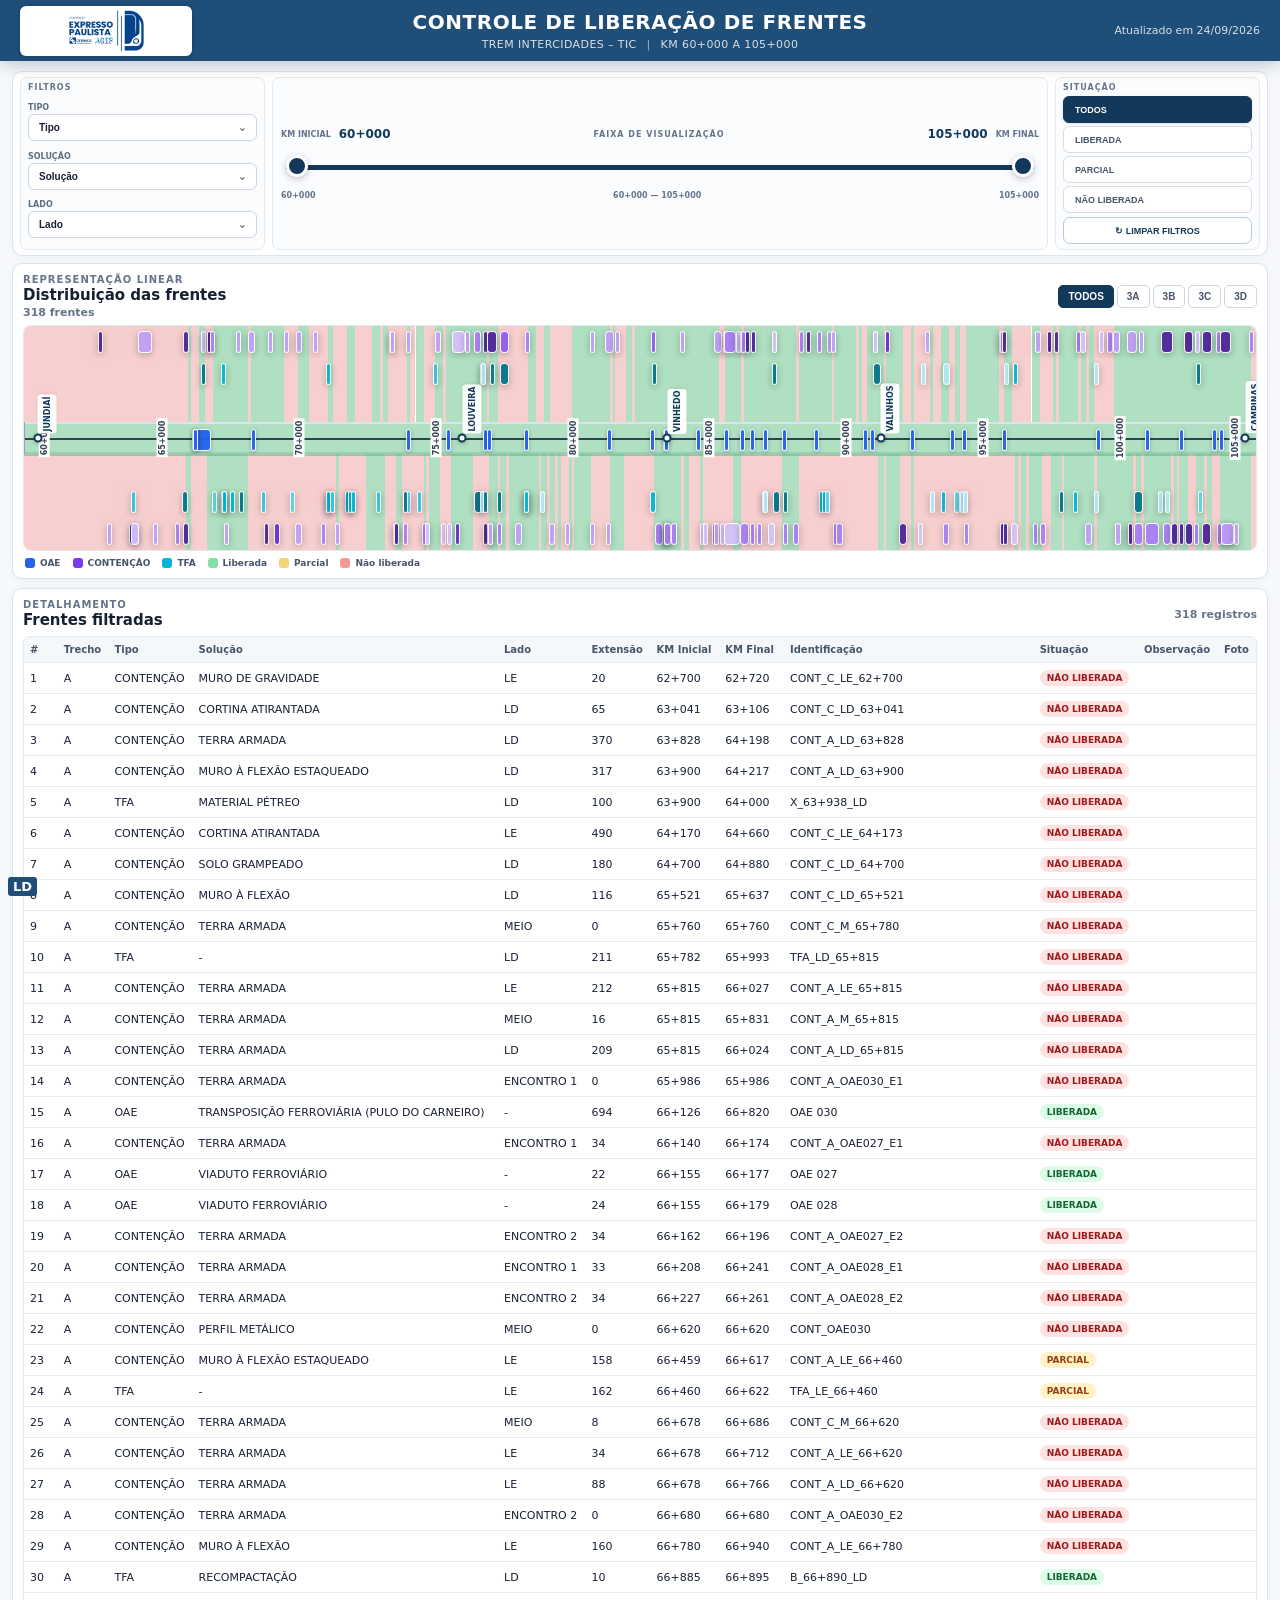
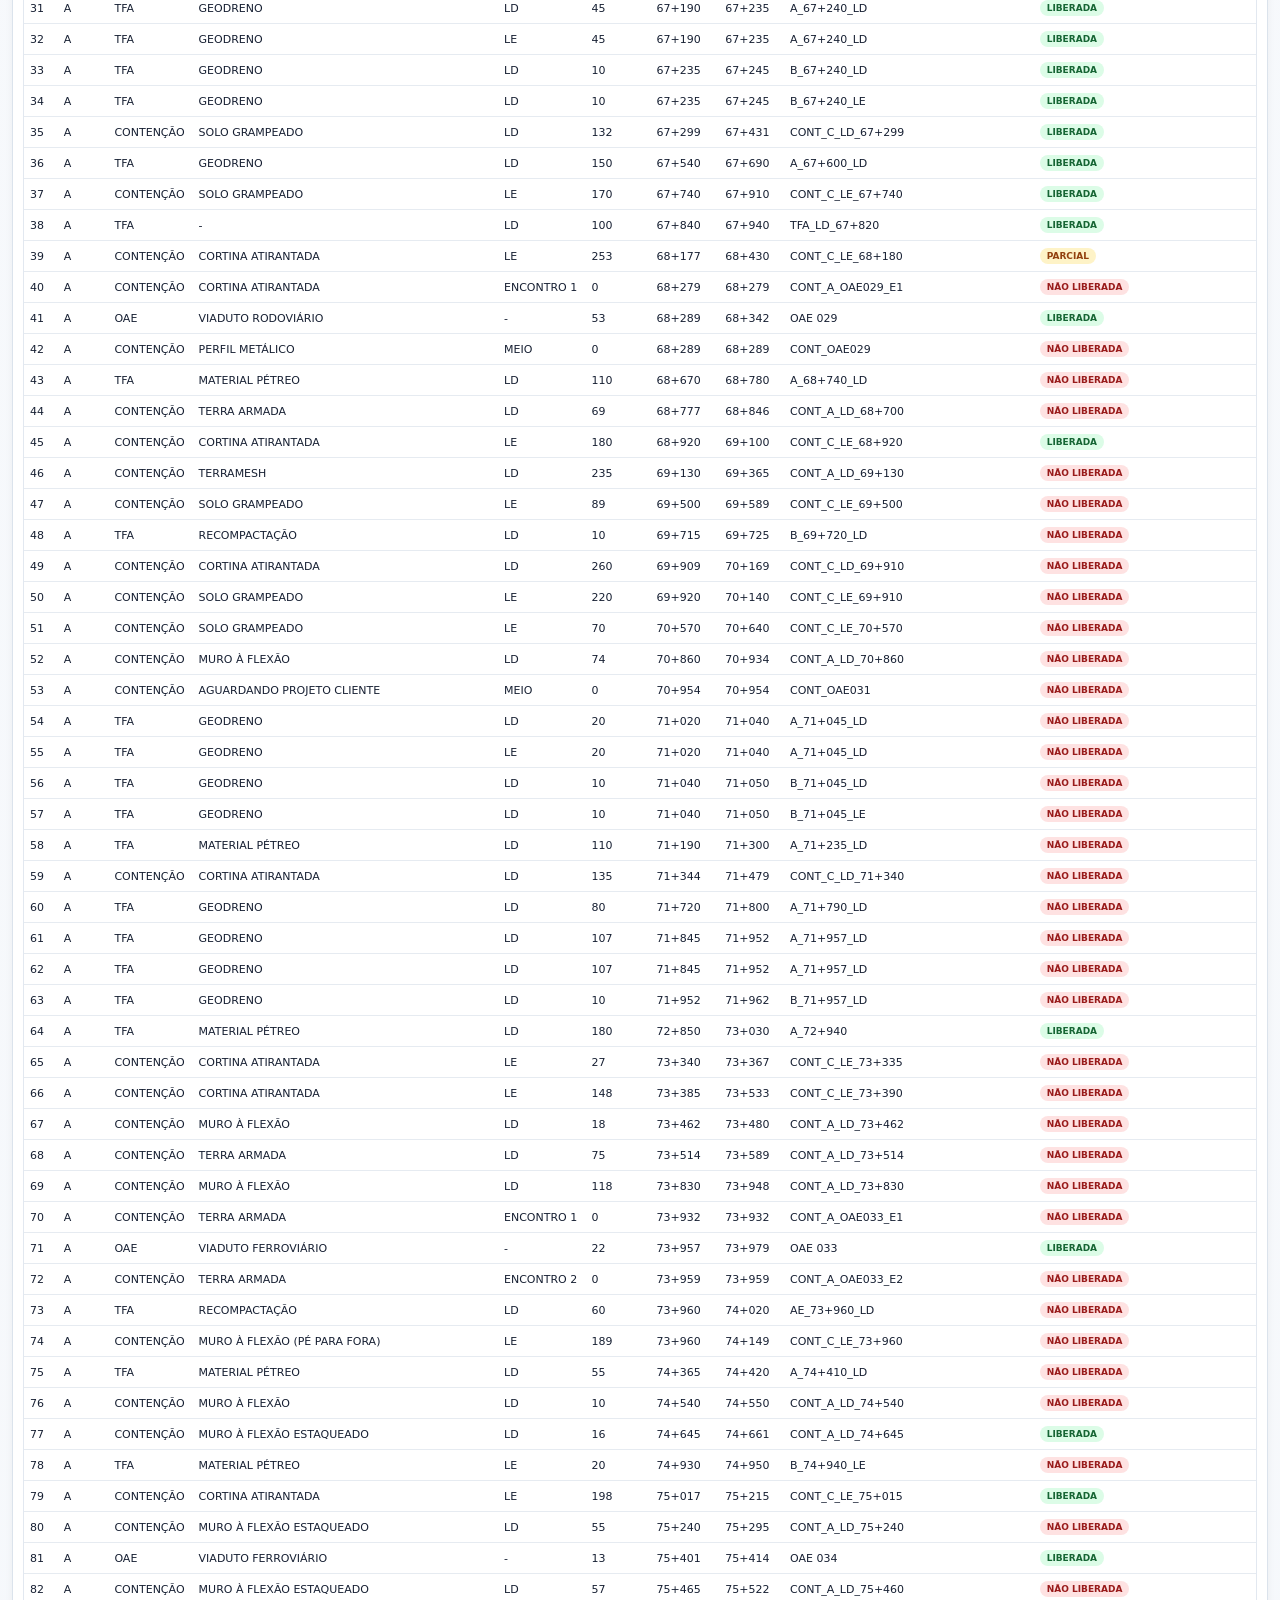
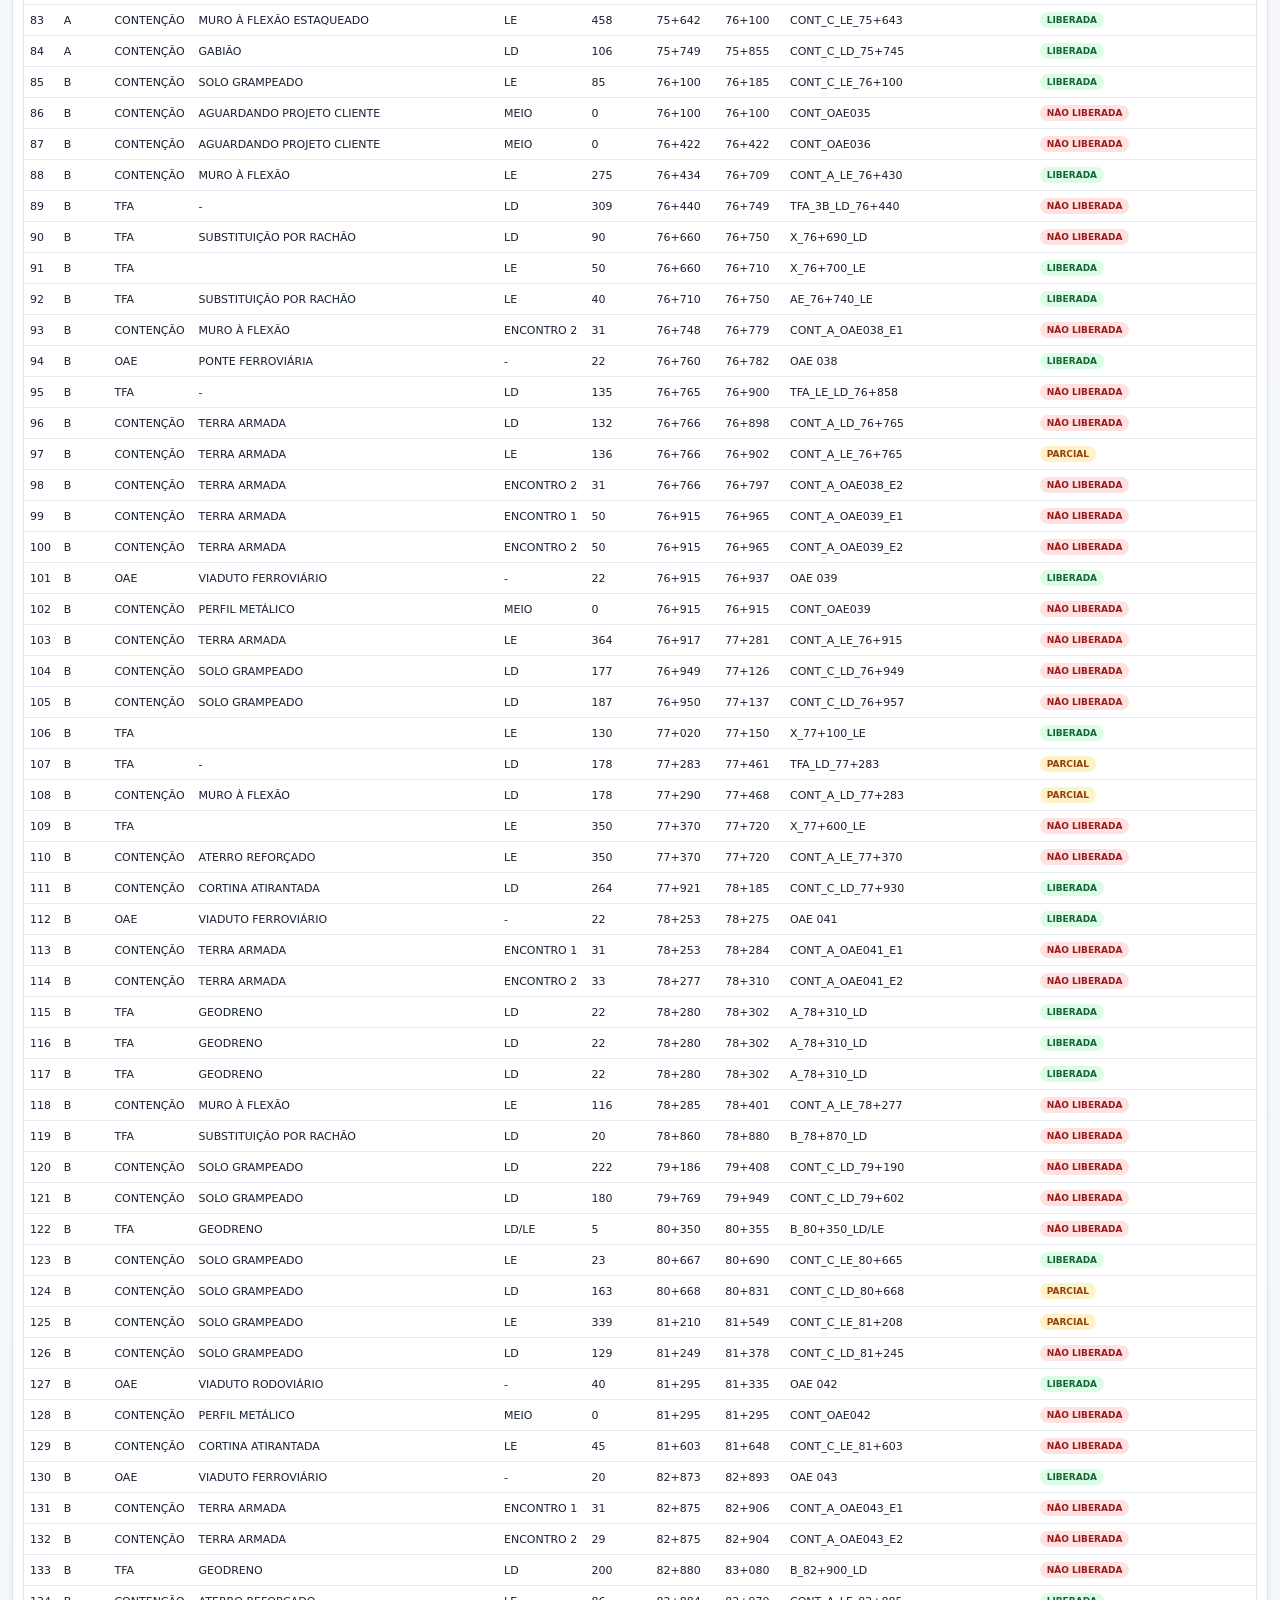
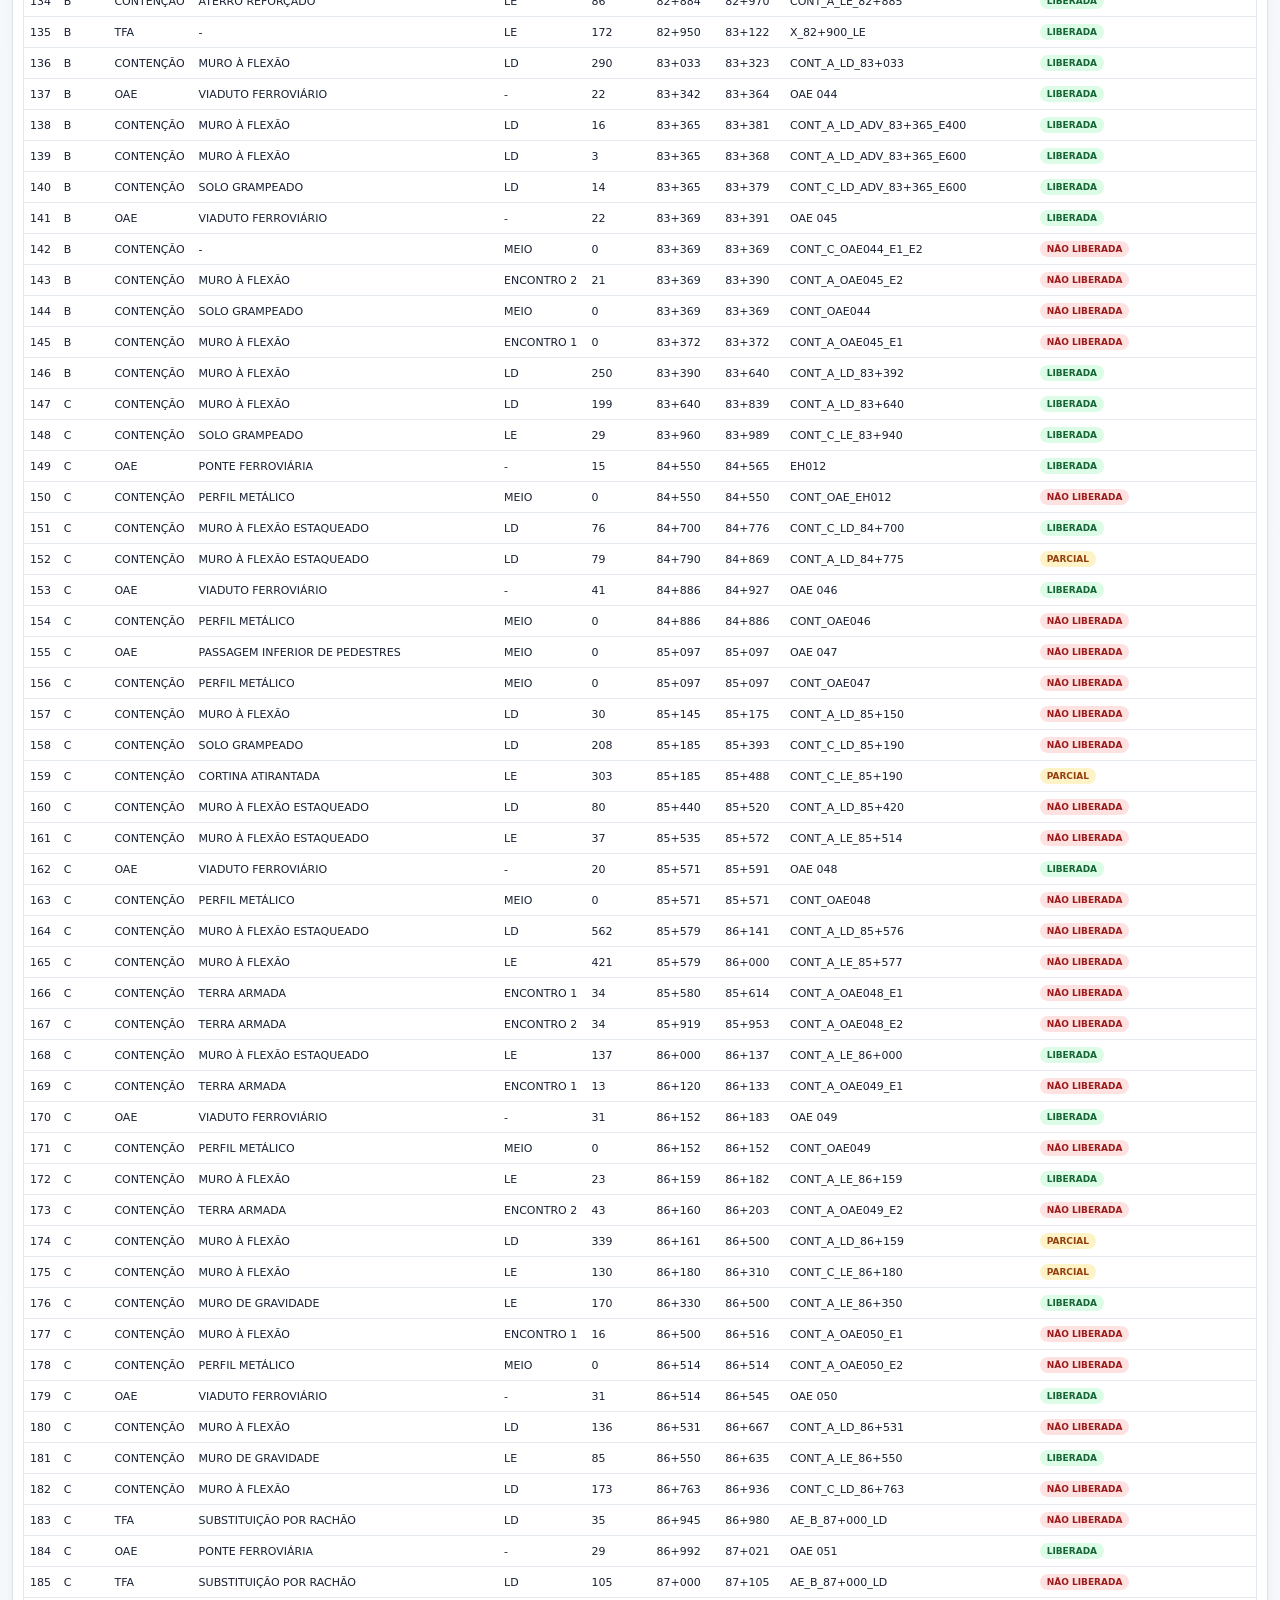
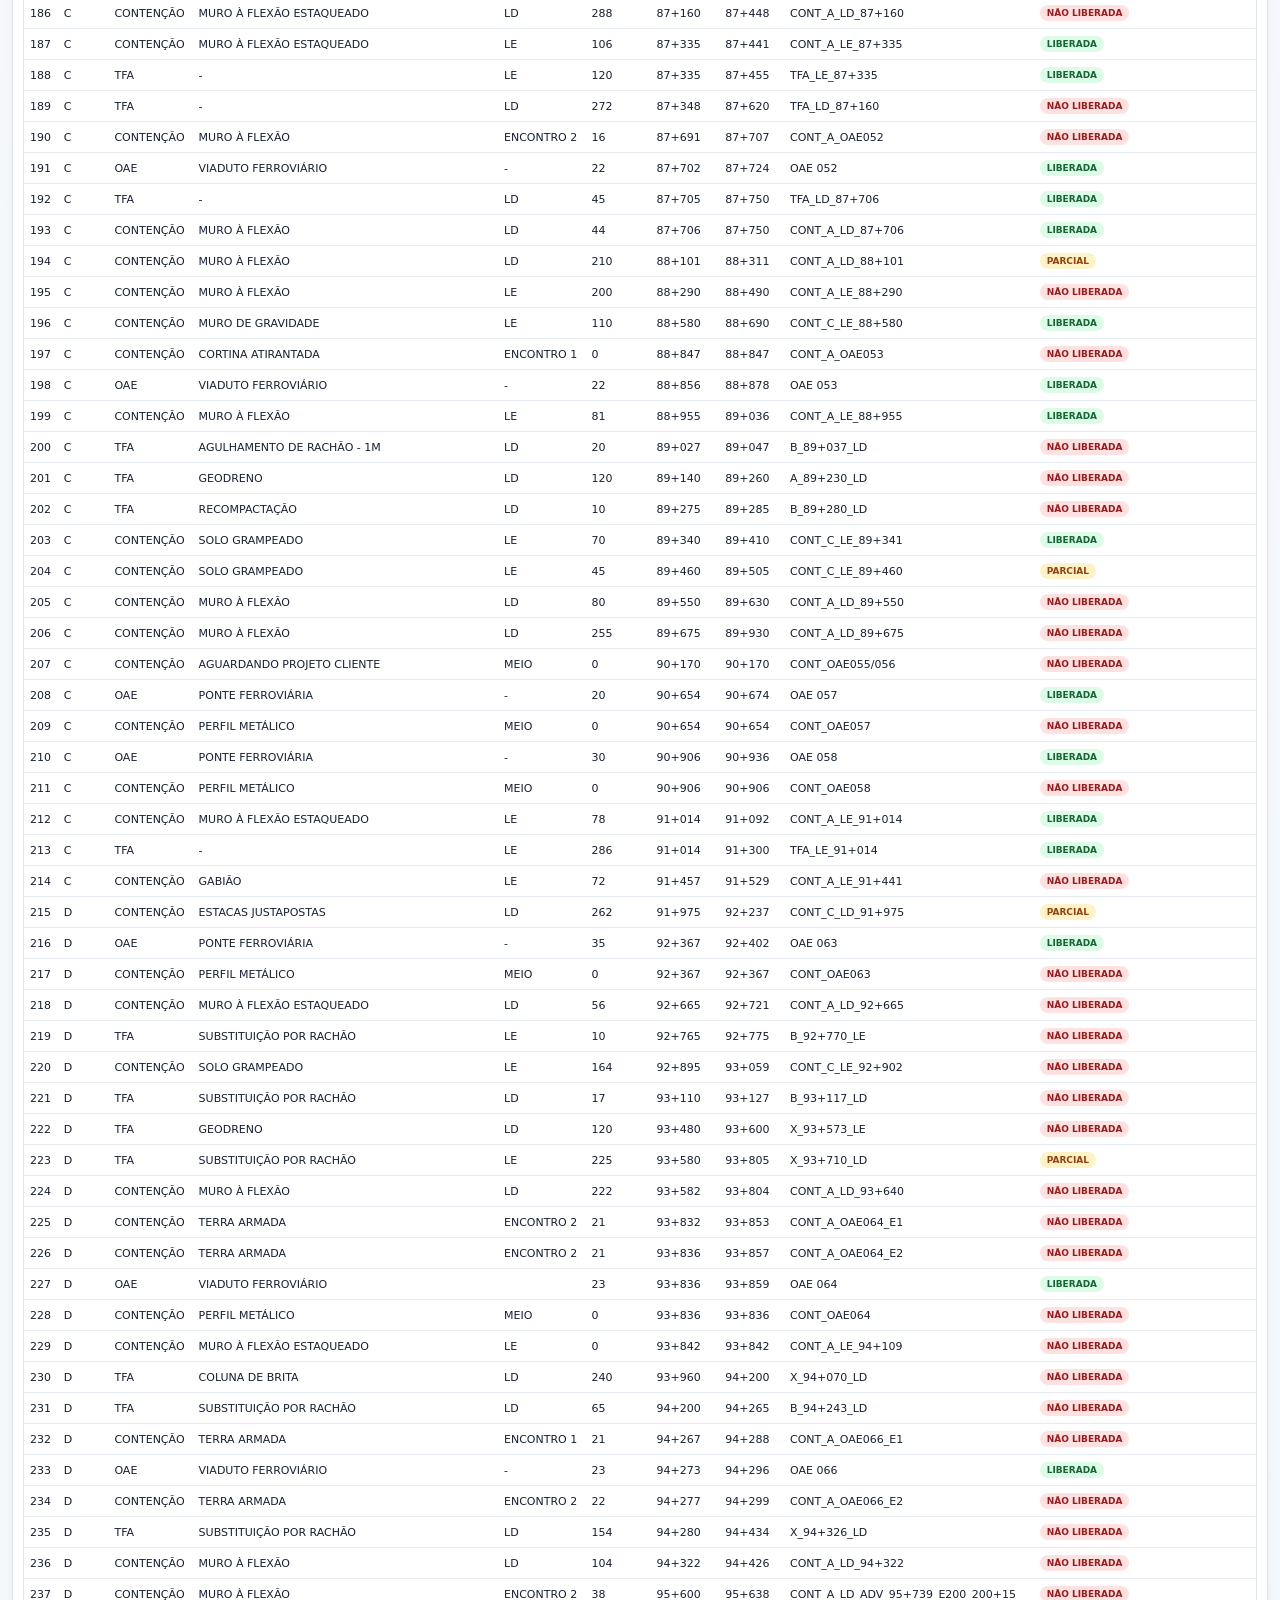
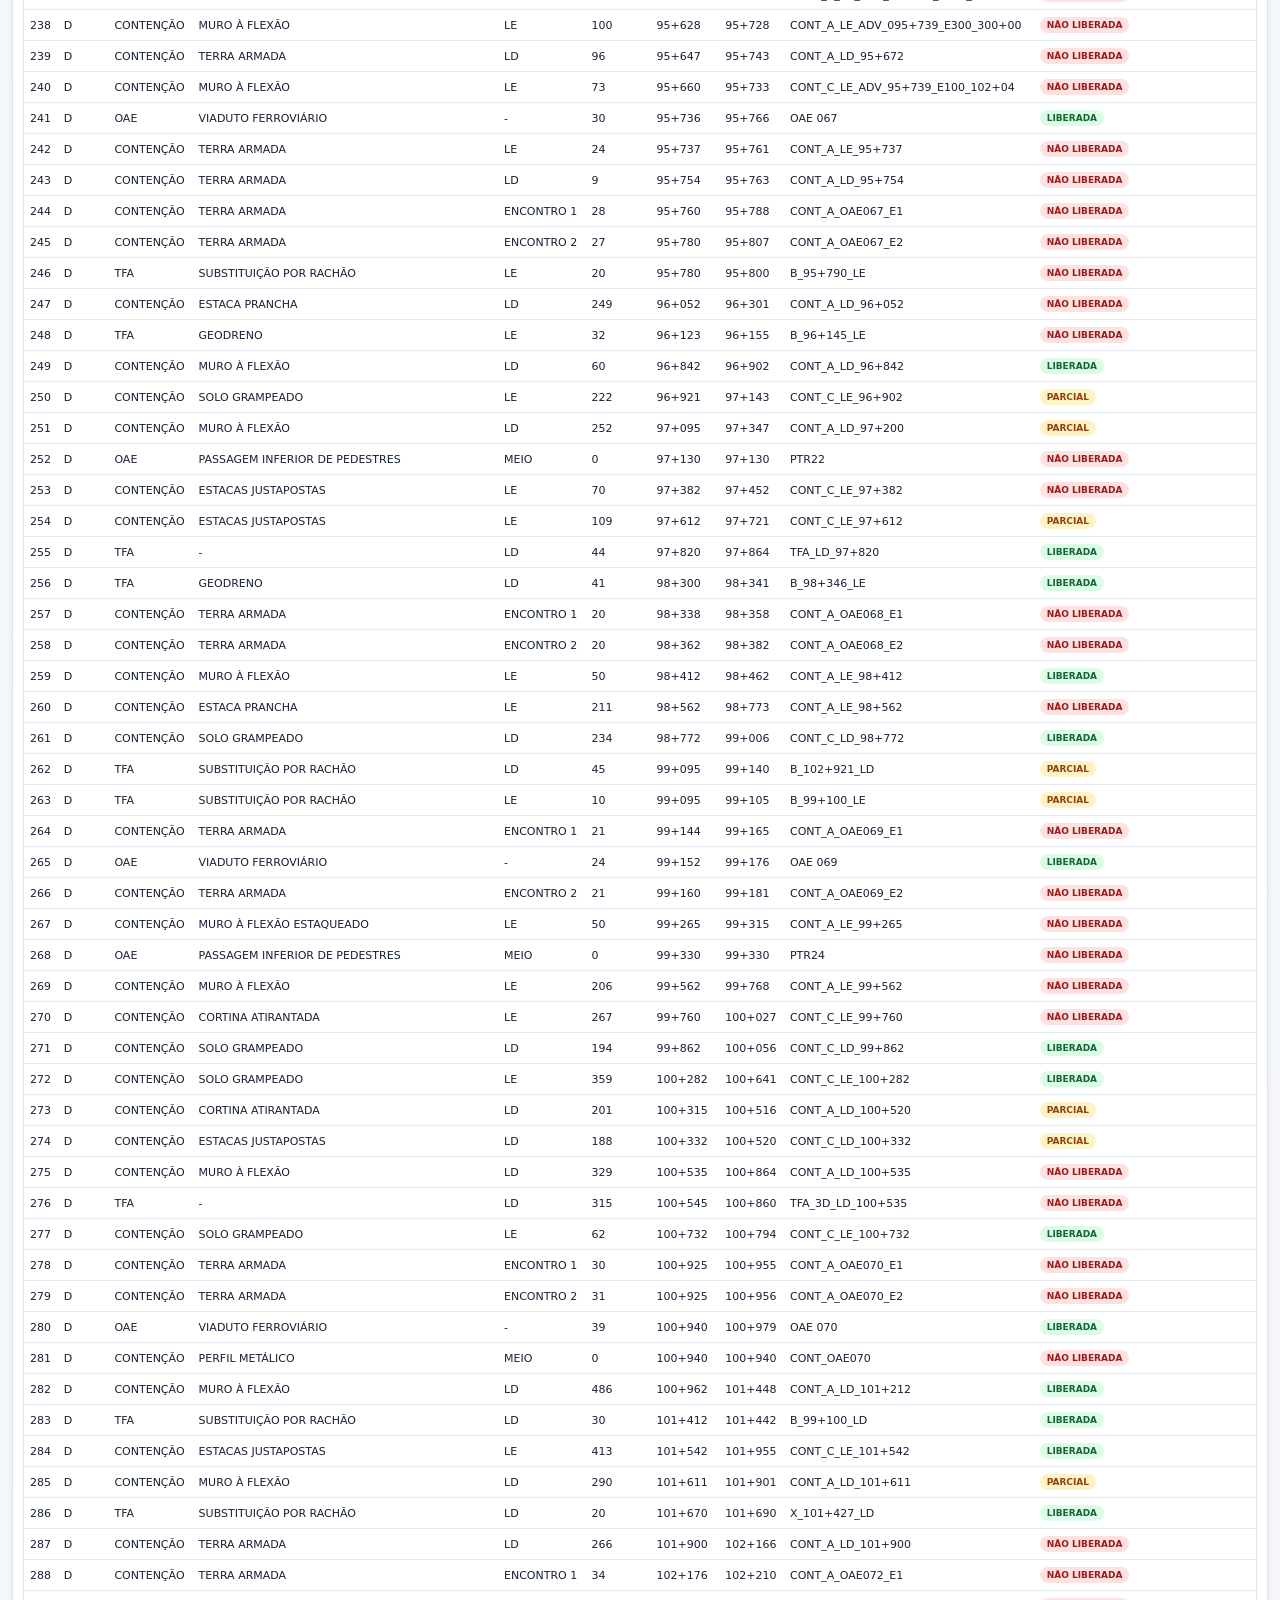
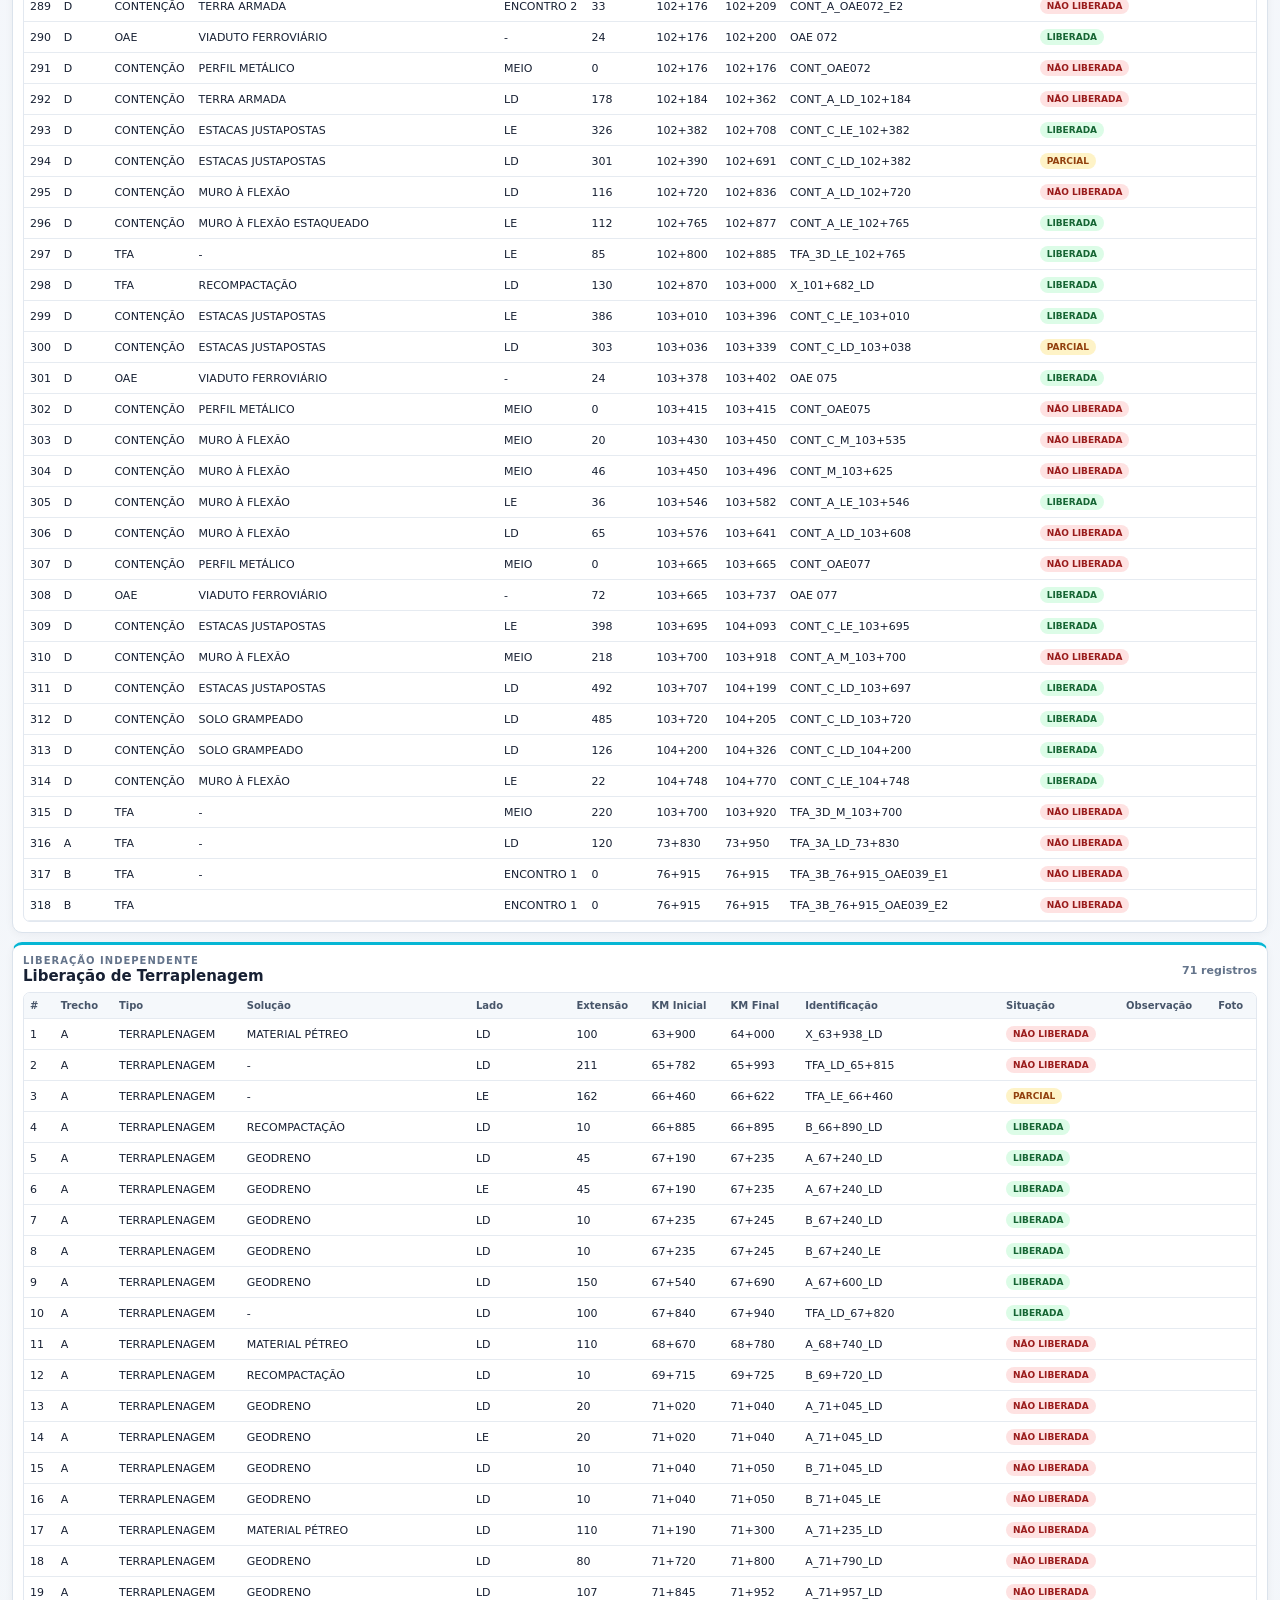
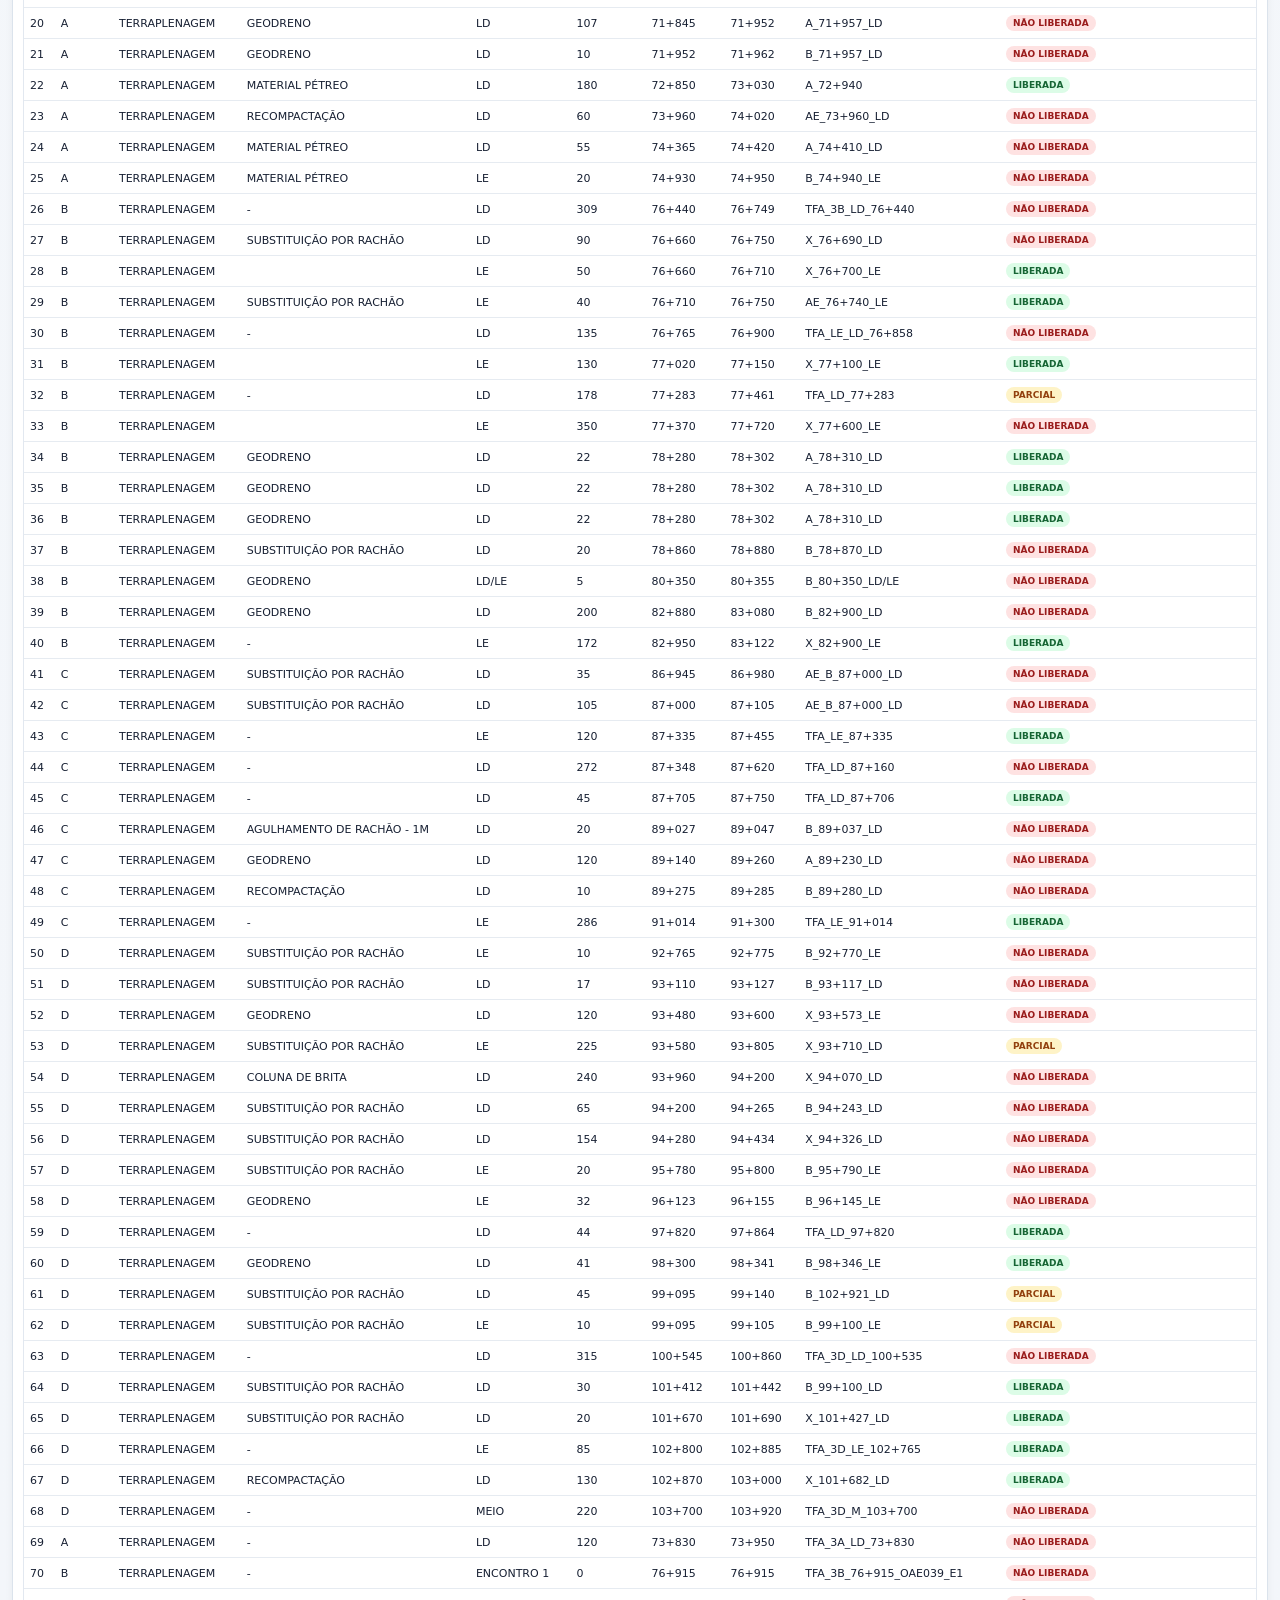
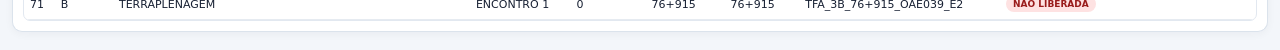
==== commit 3574e39c: "Add files via upload" ====
--- a/index.html
+++ b/index.html
@@ -8,12 +8,106 @@
 <title>Controle de Liberação de Frentes</title>
 <link rel="manifest" href="manifest.webmanifest">
 <link rel="icon" href="icon.svg">
-<link rel="stylesheet" href="app.css?v=27">
+<link rel="stylesheet" href="app.css?v=39">
+
+
+
+
+
+
+
+
+
+<style id="v45-ui">
+/* Preserve approved blue header and keep it compact on scroll */
+header,.header,.topbar,.app-header{background:#1f4e79!important;color:#fff!important}
+.v45-plot-label{position:absolute!important;z-index:99999!important;left:8px!important;
+color:#fff!important;background:rgba(31,78,121,.86)!important;font-weight:800!important;
+font-size:12px!important;padding:3px 6px!important;border-radius:3px!important;
+pointer-events:none!important}
+.v45-le{top:6px!important}.v45-ld{bottom:6px!important}
+
+/* Release colors: visible but translucent */
+.v45-release-green{background:rgba(34,197,94,.52)!important;fill:rgba(34,197,94,.52)!important;opacity:.52!important}
+.v45-release-red{background:rgba(239,68,68,.52)!important;fill:rgba(239,68,68,.52)!important;opacity:.52!important}
+.v45-release-yellow{background:rgba(234,179,8,.55)!important;fill:rgba(234,179,8,.55)!important;opacity:.55!important}
+
+/* Keep the chart interactive */
+.v45-interactive{cursor:grab!important;touch-action:none!important}
+.v45-interactive.dragging{cursor:grabbing!important}
+</style>
+<script id="v45-core">
+(function(){
+  const $=s=>document.querySelector(s);
+  function plot(){
+    return $('#chart')||$('.plot-area')||$('.chart-area')||$('.graph-area')||$('.graph')||$('svg');
+  }
+  function setupLabels(){
+    const p=plot(); if(!p)return;
+    if(getComputedStyle(p).position==='static')p.style.position='relative';
+    p.querySelectorAll('.v45-plot-label').forEach(e=>e.remove());
+    p.insertAdjacentHTML('afterbegin','<div class="v45-plot-label v45-le">LE</div><div class="v45-plot-label v45-ld">LD</div>');
+  }
+
+  /* Real drag pan. Prevent only when the pointer has actually moved,
+     so ordinary clicks/popups continue to work. */
+  function setupPan(){
+    const p=plot(); if(!p||p.__v45pan)return;
+    p.__v45pan=true; p.classList.add('v45-interactive');
+    let down=false,lastX=0,lastY=0, moved=false;
+    p.addEventListener('pointerdown',e=>{
+      if(e.button!==0)return;
+      down=true;moved=false;lastX=e.clientX;lastY=e.clientY;
+      p.setPointerCapture?.(e.pointerId);
+    },true);
+    p.addEventListener('pointermove',e=>{
+      if(!down)return;
+      const dx=e.clientX-lastX,dy=e.clientY-lastY;
+      if(Math.abs(dx)+Math.abs(dy)<1)return;
+      moved=true;
+      const sc=p.closest('.chart-scroll,.graph-scroll,.plot-scroll')||p.parentElement;
+      if(sc){
+        if(sc.scrollWidth>sc.clientWidth)sc.scrollLeft-=dx;
+        if(sc.scrollHeight>sc.clientHeight)sc.scrollTop-=dy;
+      }else if(p.viewBox && p.ownerSVGElement){
+        /* SVG fallback: translate the visible viewport horizontally */
+        p.parentElement.scrollLeft=(p.parentElement.scrollLeft||0)-dx;
+      }
+      lastX=e.clientX;lastY=e.clientY;
+    },true);
+    p.addEventListener('pointerup',e=>{
+      down=false;p.releasePointerCapture?.(e.pointerId);
+    },true);
+    p.addEventListener('pointercancel',()=>down=false,true);
+  }
+
+  /* Ensure mouse wheel zoom is not disabled until a filter is selected.
+     Delegate to the existing wheel handler when present; otherwise use the
+     nearest horizontal scroll container as a useful zoom fallback. */
+  function setupWheel(){
+    const p=plot(); if(!p||p.__v45wheel)return;
+    p.__v45wheel=true;
+    p.addEventListener('wheel',e=>{
+      if(e.ctrlKey)return;
+      /* Do not consume ordinary vertical page scroll unless pointer is over plot. */
+      const sc=p.closest('.chart-scroll,.graph-scroll,.plot-scroll')||p.parentElement;
+      if(!sc)return;
+      if(e.shiftKey || Math.abs(e.deltaX)>Math.abs(e.deltaY)){
+        sc.scrollLeft += e.deltaY||e.deltaX;
+      }
+    },{passive:true});
+  }
+
+  function run(){setupLabels();setupPan();setupWheel()}
+  if(document.readyState==='loading')document.addEventListener('DOMContentLoaded',run);else run();
+  [250,700,1500,3000].forEach(t=>setTimeout(run,t));
+})();
+</script>
 </head>
 <body>
 <header class="header">
   <div class="brand"><img src="logo.png" alt="Consórcio Expresso Paulista"><div><h1>CONTROLE DE LIBERAÇÃO DE FRENTES</h1><p>TREM INTERCIDADES – TIC <span>|</span> KM 60+000 A 105+000</p></div></div>
-  <div class="updated">Atualizado em 24/09/2026</div>
+  <div class="header-right"><div class="updated">Atualizado em 24/09/2026</div></div>
 </header>
 <main>
   <section class="filter-panel">
@@ -38,11 +132,12 @@
       <button class="status-btn released" data-status="released">LIBERADA</button>
       <button class="status-btn partial" data-status="partial">PARCIAL</button>
       <button class="status-btn unreleased" data-status="unreleased">NÃO LIBERADA</button>
+      <button id="clearFilters" class="clear-filters" type="button">↻ LIMPAR FILTROS</button>
     </div>
   </section>
 
   <section class="graph-card">
-    <div class="graph-head">
+    <div class="graph-head"><div class="chart-side-label le">LE</div><div class="chart-side-label ld">LD</div>
       <div><div class="eyebrow">REPRESENTAÇÃO LINEAR</div><h2 id="graphTitle">Distribuição das frentes</h2><span id="count" class="count">318 frentes</span></div>
       <div class="segments" id="segments"></div>
     </div>
@@ -60,9 +155,14 @@
     <div class="table-head"><div><div class="eyebrow">DETALHAMENTO</div><h2>Frentes filtradas</h2></div><span id="tableCount" class="count"></span></div>
     <div class="table-wrap"><table><thead><tr><th>#</th><th>Trecho</th><th>Tipo</th><th>Solução</th><th>Lado</th><th>Extensão</th><th>KM Inicial</th><th>KM Final</th><th>Identificação</th><th>Situação</th><th>Observação</th><th>Foto</th></tr></thead><tbody id="tbody"></tbody></table></div>
   </section>
+
+  <section class="table-card terrap-table-card">
+    <div class="table-head"><div><div class="eyebrow">LIBERAÇÃO INDEPENDENTE</div><h2>Liberação de Terraplenagem</h2></div><span id="terrapCount" class="count"></span></div>
+    <div class="table-wrap"><table><thead><tr><th>#</th><th>Trecho</th><th>Tipo</th><th>Solução</th><th>Lado</th><th>Extensão</th><th>KM Inicial</th><th>KM Final</th><th>Identificação</th><th>Situação</th><th>Observação</th><th>Foto</th></tr></thead><tbody id="terrapBody"></tbody></table></div>
+  </section>
 </main>
 
 <div id="modal" class="modal" aria-hidden="true"><div class="modal-box" role="dialog" aria-modal="true"><div class="modal-head"><div><div class="eyebrow">DETALHES</div><h2 id="modalTitle">Frente</h2></div><button id="closeModal" class="close" type="button">×</button></div><div id="details" class="details"></div><div id="editArea"><label>OBSERVAÇÃO</label><textarea id="obs" placeholder="Digite uma observação..."></textarea><label class="photo-label">FOTO</label><input id="photo" type="file" accept="image/*" capture="environment"><img id="preview" class="preview" alt="Pré-visualização"><div class="modal-actions"><button id="save" type="button" class="save">Salvar</button></div></div></div></div>
-<script src="app_data.js?v=27"></script><script src="app.js?v=27"></script>
+<script src="app_data.js?v=38"></script><script src="app.js?v=39"></script>
 <script>if('serviceWorker' in navigator && (location.protocol==='https:' || location.hostname==='localhost')) navigator.serviceWorker.register('sw.js').catch(()=>{});</script>
 </body></html>
--- a/app.css
+++ b/app.css
@@ -1,4 +1,280 @@
 :root{--navy:#0b2942;--blue:#2563eb;--purple:#7c3aed;--cyan:#06b6d4;--green:#16a34a;--red:#dc2626;--amber:#d97706;--bg:#f4f7fb;--line:#d8e1eb;--text:#172033;--muted:#64748b;--white:#fff}
-*{box-sizing:border-box}html,body{margin:0;background:var(--bg);color:var(--text);font-family:Inter,ui-sans-serif,system-ui,-apple-system,"Segoe UI",Arial,sans-serif}body{font-size:13px}.header{background:var(--navy);color:#fff;padding:12px 20px;display:flex;align-items:center;justify-content:space-between;gap:20px}.brand{display:flex;align-items:center;gap:14px;min-width:0}.brand img{width:190px;height:58px;object-fit:contain;background:#fff;border-radius:6px;padding:3px}.brand h1{margin:0;font-size:21px;letter-spacing:.3px;white-space:nowrap}.brand p{margin:5px 0 0;color:#dbe7f2;font-size:11px;letter-spacing:.4px}.brand p span{margin:0 6px;color:#7fa4c2}.updated{font-size:11px;color:#b8c9d9;white-space:nowrap}main{max-width:1700px;margin:0 auto;padding:12px}.filter-panel,.graph-card,.table-card{background:#fff;border:1px solid var(--line);border-radius:12px;box-shadow:0 3px 14px rgba(15,23,42,.05)}.filter-panel{display:grid;grid-template-columns:250px minmax(360px,1fr) 220px;gap:10px;padding:10px;margin-bottom:10px}.filter-block{min-width:0;border:1px solid #e3e9f0;border-radius:9px;padding:9px;background:#fbfcfe}.filters-block{display:grid;grid-template-columns:1fr;gap:7px}.filter-title,.eyebrow{font-size:10px;font-weight:800;letter-spacing:1px;color:#64748b}.field label,.status-block label{display:block;font-size:10px;font-weight:800;color:#526173;margin-bottom:4px}.multi{position:relative}.multi-trigger{height:34px;width:100%;padding:0 10px;border:1px solid #cbd5e1;background:#fff;color:var(--text);border-radius:7px;display:flex;align-items:center;justify-content:space-between;font-weight:650;text-align:left}.multi-trigger span:last-child{color:#64748b}.multi.open{z-index:30}.multi-panel{display:none;position:absolute;left:0;right:0;top:38px;background:#fff;border:1px solid #cbd5e1;border-radius:8px;box-shadow:0 12px 30px rgba(15,23,42,.15);padding:6px;z-index:50;max-height:240px;overflow:auto}.multi.open .multi-panel{display:block}.multi-head{display:flex;justify-content:space-between;align-items:center;padding:4px 5px 7px;border-bottom:1px solid #edf1f5;font-size:11px;font-weight:800}.multi-clear{border:0;background:transparent;color:var(--blue);font-size:10px;font-weight:800;cursor:pointer}.multi-option{display:flex;gap:7px;align-items:center;padding:7px 5px;border-radius:5px;cursor:pointer;font-size:12px}.multi-option:hover{background:#f1f5f9}.multi-option input{accent-color:var(--navy)}.km-block{display:flex;flex-direction:column;justify-content:center;padding:14px 18px}.km-caption{display:grid;grid-template-columns:auto auto 1fr auto auto;align-items:center;gap:8px;font-size:9px;color:#64748b;font-weight:800}.km-caption strong{font-size:13px;color:var(--navy)}.km-center{text-align:center;letter-spacing:1px}.range-wrap{position:relative;height:48px;margin:7px 5px 0}.range-track,.range-fill{position:absolute;left:0;right:0;top:22px;height:6px;border-radius:8px}.range-track{background:#dbe4ee}.range-fill{background:var(--navy);right:auto}.range-wrap input{position:absolute;left:0;top:7px;width:100%;height:32px;margin:0;appearance:none;background:transparent;pointer-events:none}.range-wrap input::-webkit-slider-thumb{appearance:none;width:25px;height:25px;border-radius:50%;background:var(--navy);border:3px solid #fff;box-shadow:0 2px 7px rgba(15,23,42,.25);pointer-events:auto;cursor:grab}.range-wrap input::-moz-range-thumb{width:20px;height:20px;border-radius:50%;background:var(--navy);border:3px solid #fff;box-shadow:0 2px 7px rgba(15,23,42,.25);pointer-events:auto}.range-foot{display:flex;justify-content:space-between;color:#64748b;font-size:9px;font-weight:700}.status-block{display:flex;flex-direction:column;gap:5px}.status-btn{width:100%;height:34px;border:1px solid #d5dde7;border-radius:7px;background:#fff;color:#475569;font-size:11px;font-weight:800;cursor:pointer;text-align:left;padding:0 11px}.status-btn.active{background:var(--navy);color:#fff;border-color:var(--navy)}.status-btn.released.active{background:var(--green);border-color:var(--green)}.status-btn.partial.active{background:var(--amber);border-color:var(--amber)}.status-btn.unreleased.active{background:var(--red);border-color:var(--red)}.graph-card{padding:11px 12px 9px}.graph-head,.table-head{display:flex;align-items:center;justify-content:space-between;gap:10px;margin-bottom:7px}.graph-head h2,.table-head h2{margin:1px 0 0;font-size:16px}.count{color:#64748b;font-size:11px;font-weight:700}.segments{display:flex;gap:4px}.segment{border:1px solid #cbd5e1;background:#fff;color:#475569;border-radius:6px;padding:6px 10px;font-size:10px;font-weight:800;cursor:pointer}.segment.active{background:var(--navy);color:#fff;border-color:var(--navy)}.graph-wrap{width:100%;overflow:hidden;border:1px solid #e1e7ee;border-radius:9px;background:#f9fbfd}.axis{position:relative;width:100%;height:520px;overflow:hidden;touch-action:none;user-select:none}.lane{position:absolute;left:0;right:0;height:220px}.lane-le{top:8px}.lane-ld{bottom:8px}.center-line{position:absolute;left:0;right:0;top:50%;height:4px;background:#334155;border-radius:4px;z-index:7}.lane-label{position:absolute;left:7px;top:5px;z-index:20;font-size:12px;font-weight:900;color:var(--navy);background:rgba(255,255,255,.92);border:1px solid #dbe3ec;border-radius:5px;padding:3px 7px}.lane-ld .lane-label{top:auto;bottom:5px}.release-base{position:absolute;left:0;right:0;top:45px;height:132px;background:rgba(220,38,38,.10);border-top:1px solid rgba(220,38,38,.25);border-bottom:1px solid rgba(220,38,38,.25);z-index:1;cursor:pointer}.release-part{position:absolute;top:45px;height:132px;background:rgba(22,163,74,.23);border-left:2px solid rgba(22,163,74,.55);border-right:2px solid rgba(22,163,74,.55);z-index:2;cursor:pointer}.type-row{position:absolute;left:0;right:0;height:38px;z-index:5}.type-label{position:absolute;left:8px;top:8px;font-size:9px;font-weight:800;color:#64748b;background:#fff;padding:2px 5px;border-radius:4px;z-index:20}.item{position:absolute;height:15px;min-width:5px;border:1px solid rgba(255,255,255,.9);border-radius:5px;box-shadow:0 1px 4px rgba(15,23,42,.22);cursor:pointer;z-index:10;padding:0;touch-action:manipulation}.item:hover{outline:2px solid rgba(15,23,42,.25)}.center-item{position:absolute;top:calc(50% - 7px);height:14px;z-index:12}.tick{position:absolute;top:calc(50% - 15px);height:30px;border-left:1px solid #aebccc;z-index:4;pointer-events:none}.tick-label{position:absolute;top:34px;left:50%;transform:translateX(-50%);font-size:9px;font-weight:800;color:#526173;white-space:nowrap;background:#f9fbfd;padding:1px 3px}.tick-label.edge-left{left:0;transform:none}.tick-label.edge-right{left:auto;right:0;transform:none}.station{position:absolute;top:50%;z-index:25;transform:translate(-50%,-50%);pointer-events:none}.station-dot{width:10px;height:10px;border-radius:50%;background:#fff;border:3px solid var(--navy);box-shadow:0 1px 4px #0004}.station-name{position:absolute;bottom:17px;left:50%;transform:translateX(-50%) rotate(180deg);transform-origin:center;white-space:nowrap;font-size:9px;font-weight:900;color:var(--navy);background:rgba(255,255,255,.94);padding:2px 4px;border-radius:3px}.legend{display:flex;flex-wrap:wrap;gap:14px;padding:8px 2px 1px;color:#475569;font-size:10px;font-weight:700}.legend span{display:inline-flex;align-items:center;gap:5px}.sw{width:10px;height:10px;border-radius:3px;display:inline-block}.table-card{margin-top:10px;padding:11px 12px}.table-wrap{overflow:auto;max-width:100%}table{width:100%;min-width:1120px;border-collapse:collapse;font-size:11px}th,td{padding:8px 7px;border-bottom:1px solid #e6ebf1;text-align:left;white-space:nowrap}th{background:#f7f9fc;color:#475569;font-size:10px;position:sticky;top:0;z-index:2}tbody tr{cursor:pointer}tbody tr:hover{background:#f8fbff}.status-pill{display:inline-flex;padding:3px 7px;border-radius:20px;font-size:9px;font-weight:900}.yes{background:#dcfce7;color:#166534}.partial-pill{background:#fef3c7;color:#92400e}.no{background:#fee2e2;color:#991b1b}.empty{text-align:center!important;color:#64748b;padding:24px}.modal{position:fixed;inset:0;background:rgba(2,10,20,.60);display:none;align-items:center;justify-content:center;z-index:100}.modal.show{display:flex}.modal-box{width:min(760px,calc(100% - 24px));max-height:90vh;overflow:auto;background:#fff;border-radius:13px;padding:16px;box-shadow:0 20px 60px rgba(0,0,0,.25)}.modal-head{display:flex;justify-content:space-between;align-items:flex-start;gap:10px;border-bottom:1px solid #e5eaf0;padding-bottom:10px}.modal-head h2{margin:2px 0 0;font-size:18px}.close{border:0;background:#edf2f7;color:#334155;width:30px;height:30px;border-radius:50%;font-size:21px;line-height:1;cursor:pointer}.details{display:grid;grid-template-columns:repeat(3,1fr);gap:7px;margin:12px 0}.detail{border:1px solid #e3e9f0;border-radius:7px;padding:8px}.detail b{display:block;color:#64748b;font-size:9px;margin-bottom:3px}.modal label{display:block;font-size:10px;font-weight:800;color:#526173;margin:8px 0 4px}.modal textarea{width:100%;min-height:90px;border:1px solid #cbd5e1;border-radius:7px;padding:8px;font:inherit;resize:vertical}.modal input[type=file]{width:100%;font-size:11px}.preview{display:none;max-width:100%;max-height:260px;margin-top:8px;border-radius:7px;border:1px solid #e3e9f0}.modal-actions{display:flex;justify-content:flex-end;margin-top:10px}.save{border:0;background:var(--navy);color:#fff;border-radius:7px;padding:9px 15px;font-weight:800;cursor:pointer}.photo-label{margin-top:10px!important}
+*{box-sizing:border-box}html,body{margin:0;background:var(--bg);color:var(--text);font-family:Inter,ui-sans-serif,system-ui,-apple-system,"Segoe UI",Arial,sans-serif}body{font-size:13px}.header{position:sticky;top:0;z-index:80;background:var(--navy);color:#fff;padding:10px 20px;display:flex;align-items:center;justify-content:center;gap:20px;transition:padding .2s ease,box-shadow .2s ease}.header.scrolled{padding:5px 20px;box-shadow:0 5px 18px rgba(2,20,38,.22)}.brand{display:flex;align-items:center;gap:14px;min-width:0;justify-content:center;text-align:center}.brand>div{text-align:center}.brand img{width:190px;height:58px;object-fit:contain;background:#fff;border-radius:6px;padding:3px}.brand h1{margin:0;font-size:21px;letter-spacing:.3px;white-space:nowrap}.brand p{margin:5px 0 0;color:#dbe7f2;font-size:11px;letter-spacing:.4px}.brand p span{margin:0 6px;color:#7fa4c2}.header-right{position:absolute;right:20px;display:flex;align-items:center;gap:8px}.updated{font-size:11px;color:#b8c9d9;white-space:nowrap}.clear-filters{border:1px solid rgba(255,255,255,.35);background:rgba(255,255,255,.10);color:#fff;border-radius:7px;padding:7px 10px;font-size:10px;font-weight:800;cursor:pointer}.clear-filters:hover{background:rgba(255,255,255,.18)}main{max-width:1700px;margin:0 auto;padding:12px}.filter-panel,.graph-card,.table-card{background:#fff;border:1px solid var(--line);border-radius:12px;box-shadow:0 3px 14px rgba(15,23,42,.05)}.filter-panel{display:grid;grid-template-columns:250px minmax(360px,1fr) 220px;gap:10px;padding:10px;margin-bottom:10px}.filter-block{min-width:0;border:1px solid #e3e9f0;border-radius:9px;padding:9px;background:#fbfcfe}.filters-block{display:grid;grid-template-columns:1fr;gap:7px}.filter-title,.eyebrow{font-size:10px;font-weight:800;letter-spacing:1px;color:#64748b}.field label,.status-block label{display:block;font-size:10px;font-weight:800;color:#526173;margin-bottom:4px}.multi{position:relative}.multi-trigger{height:34px;width:100%;padding:0 10px;border:1px solid #cbd5e1;background:#fff;color:var(--text);border-radius:7px;display:flex;align-items:center;justify-content:space-between;font-weight:650;text-align:left}.multi-trigger span:last-child{color:#64748b}.multi.open{z-index:30}.multi-panel{display:none;position:absolute;left:0;right:0;top:38px;background:#fff;border:1px solid #cbd5e1;border-radius:8px;box-shadow:0 12px 30px rgba(15,23,42,.15);padding:6px;z-index:50;max-height:240px;overflow:auto}.multi.open .multi-panel{display:block}.multi-head{display:flex;justify-content:space-between;align-items:center;padding:4px 5px 7px;border-bottom:1px solid #edf1f5;font-size:11px;font-weight:800}.multi-clear{border:0;background:transparent;color:var(--blue);font-size:10px;font-weight:800;cursor:pointer}.multi-option{display:flex;gap:7px;align-items:center;padding:7px 5px;border-radius:5px;cursor:pointer;font-size:12px}.multi-option:hover{background:#f1f5f9}.multi-option input{accent-color:var(--navy)}.km-block{display:flex;flex-direction:column;justify-content:center;padding:14px 18px}.km-caption{display:grid;grid-template-columns:auto auto 1fr auto auto;align-items:center;gap:8px;font-size:9px;color:#64748b;font-weight:800}.km-caption strong{font-size:13px;color:var(--navy)}.km-center{text-align:center;letter-spacing:1px}.range-wrap{position:relative;height:48px;margin:7px 5px 0}.range-track,.range-fill{position:absolute;left:0;right:0;top:22px;height:6px;border-radius:8px}.range-track{background:#dbe4ee}.range-fill{background:var(--navy);right:auto}.range-wrap input{position:absolute;left:0;top:7px;width:100%;height:32px;margin:0;appearance:none;background:transparent;pointer-events:none}.range-wrap input::-webkit-slider-thumb{appearance:none;width:25px;height:25px;border-radius:50%;background:var(--navy);border:3px solid #fff;box-shadow:0 2px 7px rgba(15,23,42,.25);pointer-events:auto;cursor:grab}.range-wrap input::-moz-range-thumb{width:20px;height:20px;border-radius:50%;background:var(--navy);border:3px solid #fff;box-shadow:0 2px 7px rgba(15,23,42,.25);pointer-events:auto}.range-foot{display:flex;justify-content:space-between;color:#64748b;font-size:9px;font-weight:700}.status-block{display:flex;flex-direction:column;gap:5px}.status-btn{width:100%;height:34px;border:1px solid #d5dde7;border-radius:7px;background:#fff;color:#475569;font-size:11px;font-weight:800;cursor:pointer;text-align:left;padding:0 11px}.status-btn.active{background:var(--navy);color:#fff;border-color:var(--navy)}.status-btn.released.active{background:var(--green);border-color:var(--green)}.status-btn.partial.active{background:var(--amber);border-color:var(--amber)}.status-btn.unreleased.active{background:var(--red);border-color:var(--red)}.graph-card{padding:11px 12px 9px}.graph-head,.table-head{display:flex;align-items:center;justify-content:space-between;gap:10px;margin-bottom:7px}.graph-head h2,.table-head h2{margin:1px 0 0;font-size:16px}.graph-tools{display:flex;align-items:center;gap:6px}.graph-tool{border:1px solid #cbd5e1;background:#fff;color:#475569;border-radius:7px;padding:7px 10px;font-size:10px;font-weight:900;cursor:pointer}.graph-tool.active{background:var(--navy);border-color:var(--navy);color:#fff}.count{color:#64748b;font-size:11px;font-weight:700}.segments{display:flex;gap:4px}.segment{border:1px solid #cbd5e1;background:#fff;color:#475569;border-radius:6px;padding:6px 10px;font-size:10px;font-weight:800;cursor:pointer}.segment.active{background:var(--navy);color:#fff;border-color:var(--navy)}.graph-wrap{width:100%;overflow:hidden;border:1px solid #e1e7ee;border-radius:9px;background:#f9fbfd}.axis{position:relative;width:100%;height:560px;overflow:hidden;touch-action:none;user-select:none}.axis.pan-mode{cursor:grab}.axis.pan-mode.dragging{cursor:grabbing}.lane{position:absolute;left:0;right:0;height:220px}.lane-le{top:8px}.lane-ld{bottom:8px}.center-line{position:absolute;left:0;right:0;top:50%;height:4px;background:#334155;border-radius:4px;z-index:7}.lane-label{position:absolute;left:7px;top:5px;z-index:20;font-size:12px;font-weight:900;color:var(--navy);background:rgba(255,255,255,.92);border:1px solid #dbe3ec;border-radius:5px;padding:3px 7px}.lane-ld .lane-label{top:auto;bottom:5px}.release-base{position:absolute;left:0;right:0;top:45px;height:132px;background:rgba(220,38,38,.10);border-top:1px solid rgba(220,38,38,.25);border-bottom:1px solid rgba(220,38,38,.25);z-index:1;cursor:pointer}.release-part{position:absolute;top:45px;height:132px;background:rgba(22,163,74,.23);border-left:2px solid rgba(22,163,74,.55);border-right:2px solid rgba(22,163,74,.55);z-index:2;cursor:pointer}.type-row{position:absolute;left:0;right:0;height:38px;z-index:5}.type-label{position:absolute;left:8px;top:8px;font-size:9px;font-weight:800;color:#64748b;background:#fff;padding:2px 5px;border-radius:4px;z-index:20}.item{position:absolute;height:22px;min-width:5px;border:1px solid rgba(255,255,255,.9);border-radius:5px;box-shadow:0 1px 4px rgba(15,23,42,.22);cursor:pointer;z-index:10;padding:0;touch-action:manipulation}.item:hover{outline:2px solid rgba(15,23,42,.25)}.center-item{position:absolute;top:calc(50% - 10px);height:20px;z-index:12}.tick{position:absolute;top:calc(50% - 15px);height:30px;border-left:1px solid #aebccc;z-index:4;pointer-events:none}.tick-label{position:absolute;top:34px;left:50%;transform:translateX(-50%);font-size:9px;font-weight:800;color:#526173;white-space:nowrap;background:#f9fbfd;padding:1px 3px}.tick-label.edge-left{left:0;transform:none}.tick-label.edge-right{left:auto;right:0;transform:none}.station{position:absolute;top:50%;z-index:25;transform:translate(-50%,-50%);pointer-events:none}.station-dot{width:10px;height:10px;border-radius:50%;background:#fff;border:3px solid var(--navy);box-shadow:0 1px 4px #0004}.station-name{position:absolute;bottom:18px;left:50%;transform:translateX(-50%) rotate(270deg);transform-origin:center;transform-origin:center;white-space:nowrap;font-size:9px;font-weight:900;color:var(--navy);background:rgba(255,255,255,.94);padding:2px 4px;border-radius:3px}.legend{display:flex;flex-wrap:wrap;gap:14px;padding:8px 2px 1px;color:#475569;font-size:10px;font-weight:700}.legend span{display:inline-flex;align-items:center;gap:5px}.sw{width:10px;height:10px;border-radius:3px;display:inline-block}.table-card{margin-top:10px;padding:11px 12px}.terrap-table-card{border-top:3px solid var(--cyan)}.table-wrap{overflow:auto;max-width:100%}table{width:100%;min-width:1120px;border-collapse:collapse;font-size:11px}th,td{padding:8px 7px;border-bottom:1px solid #e6ebf1;text-align:left;white-space:nowrap}th{background:#f7f9fc;color:#475569;font-size:10px;position:sticky;top:0;z-index:2}tbody tr{cursor:pointer}tbody tr:hover{background:#f8fbff}.status-pill{display:inline-flex;padding:3px 7px;border-radius:20px;font-size:9px;font-weight:900}.yes{background:#dcfce7;color:#166534}.partial-pill{background:#fef3c7;color:#92400e}.no{background:#fee2e2;color:#991b1b}.empty{text-align:center!important;color:#64748b;padding:24px}.modal{position:fixed;inset:0;background:rgba(2,10,20,.60);display:none;align-items:center;justify-content:center;z-index:100}.modal.show{display:flex}.modal-box{width:min(760px,calc(100% - 24px));max-height:90vh;overflow:auto;background:#fff;border-radius:13px;padding:16px;box-shadow:0 20px 60px rgba(0,0,0,.25)}.modal-head{display:flex;justify-content:space-between;align-items:flex-start;gap:10px;border-bottom:1px solid #e5eaf0;padding-bottom:10px}.modal-head h2{margin:2px 0 0;font-size:18px}.close{border:0;background:#edf2f7;color:#334155;width:30px;height:30px;border-radius:50%;font-size:21px;line-height:1;cursor:pointer}.details{display:grid;grid-template-columns:repeat(3,1fr);gap:7px;margin:12px 0}.detail{border:1px solid #e3e9f0;border-radius:7px;padding:8px}.detail b{display:block;color:#64748b;font-size:9px;margin-bottom:3px}.modal label{display:block;font-size:10px;font-weight:800;color:#526173;margin:8px 0 4px}.modal textarea{width:100%;min-height:90px;border:1px solid #cbd5e1;border-radius:7px;padding:8px;font:inherit;resize:vertical}.modal input[type=file]{width:100%;font-size:11px}.preview{display:none;max-width:100%;max-height:260px;margin-top:8px;border-radius:7px;border:1px solid #e3e9f0}.modal-actions{display:flex;justify-content:flex-end;margin-top:10px}.save{border:0;background:var(--navy);color:#fff;border-radius:7px;padding:9px 15px;font-weight:800;cursor:pointer}.photo-label{margin-top:10px!important}
 @media(max-width:1050px){.filter-panel{grid-template-columns:220px minmax(300px,1fr) 190px}.brand h1{font-size:18px}.brand img{width:165px;height:52px}}
-@media(max-width:760px){.header{padding:9px 11px;align-items:flex-start}.brand img{width:130px;height:46px}.brand h1{font-size:15px;white-space:normal;line-height:1.1}.brand p{font-size:9px}.updated{display:none}main{padding:7px}.filter-panel{grid-template-columns:1fr;gap:7px;padding:7px}.filters-block{grid-template-columns:repeat(3,1fr);gap:5px}.filters-block .filter-title{grid-column:1/-1}.filter-title{font-size:9px}.km-block{padding:9px 10px}.km-caption{grid-template-columns:auto auto 1fr auto auto;gap:5px}.km-center{display:none}.status-block{display:grid;grid-template-columns:1fr 1fr;gap:4px}.status-block .filter-title{grid-column:1/-1}.status-btn{height:31px;font-size:10px}.graph-card,.table-card{padding:8px}.graph-head{align-items:flex-end}.segments{gap:3px}.segment{padding:5px 7px;font-size:9px}.axis{height:430px}.lane{height:180px}.lane-le{top:5px}.lane-ld{bottom:5px}.release-base,.release-part{top:38px;height:104px}.type-row{height:31px}.item{height:13px}.details{grid-template-columns:repeat(2,1fr)}.table-wrap{margin:0}.brand{gap:8px}}
+@media(max-width:760px){.header{padding:7px 10px;}.header.scrolled{padding:4px 10px}.header-right{right:10px}.updated{display:none}.clear-filters{padding:6px 7px;font-size:9px}.header{padding:9px 11px;align-items:flex-start}.brand img{width:130px;height:46px}.brand h1{font-size:15px;white-space:normal;line-height:1.1}.brand p{font-size:9px}.updated{display:none}main{padding:7px}.filter-panel{grid-template-columns:1fr;gap:7px;padding:7px}.filters-block{grid-template-columns:repeat(3,1fr);gap:5px}.filters-block .filter-title{grid-column:1/-1}.filter-title{font-size:9px}.km-block{padding:9px 10px}.km-caption{grid-template-columns:auto auto 1fr auto auto;gap:5px}.km-center{display:none}.status-block{display:grid;grid-template-columns:1fr 1fr;gap:4px}.status-block .filter-title{grid-column:1/-1}.status-btn{height:31px;font-size:10px}.graph-card,.table-card{padding:8px}.graph-head{align-items:flex-end}.segments{gap:3px}.segment{padding:5px 7px;font-size:9px}.axis{height:430px}.lane{height:180px}.lane-le{top:5px}.lane-ld{bottom:5px}.release-base,.release-part{top:38px;height:104px}.type-row{height:31px}.item{height:13px}.details{grid-template-columns:repeat(2,1fr)}.table-wrap{margin:0}.brand{gap:8px}}
+
+/* V28 — refinamento visual controlado: preserva a estrutura da V27 e corrige somente apresentação/interação */
+:root{--navy:#12395b;--blue:#2563eb;--purple:#7c3aed;--cyan:#06b6d4;--green:#16a34a;--red:#dc2626;--amber:#d97706;--bg:#f3f6fa;--line:#dbe3ec;--text:#172033;--muted:#66758a}
+body{background:linear-gradient(#f7f9fc 0,#f3f6fa 100%)}
+.header{padding:10px 18px;background:#fff;color:var(--text);border-bottom:1px solid #dbe3ec;box-shadow:0 2px 10px rgba(15,23,42,.05)}
+.brand{gap:16px}.brand img{width:172px;height:50px;background:transparent;padding:0;border-radius:0}.brand h1{font-size:20px;color:var(--navy);letter-spacing:.55px}.brand p{color:#68778b;margin-top:4px}.brand p span{color:#a5b2c1}.updated{color:#68778b}
+main{max-width:1760px;padding:10px 12px 18px}.filter-panel,.graph-card,.table-card{border-radius:10px;box-shadow:0 2px 9px rgba(15,23,42,.045)}
+.filter-panel{grid-template-columns:245px minmax(420px,1fr) 205px;gap:9px;padding:9px}.filter-block{border-radius:8px;padding:8px}.filters-block{gap:6px}.field label,.status-block label{margin-bottom:3px;color:#5f6f82}.multi-trigger{height:32px;border-radius:6px;font-size:11px}.multi-panel{top:35px}
+.km-block{padding:11px 16px}.km-caption strong{font-size:12px}.range-wrap{height:44px;margin-top:4px}.range-track,.range-fill{top:20px;height:5px}.range-wrap input{top:5px}.range-wrap input::-webkit-slider-thumb{width:22px;height:22px}.range-foot{font-size:8px}
+.status-block{gap:4px}.status-btn{height:32px;border-radius:6px;font-size:10px}.status-btn.active{box-shadow:0 1px 3px rgba(15,23,42,.12)}
+.graph-card{padding:10px}.graph-head{margin-bottom:6px}.graph-head h2,.table-head h2{font-size:15px}.segments{gap:3px}.segment{padding:5px 9px;border-radius:5px}
+.graph-wrap{border-radius:8px;background:#fbfcfe}.axis{height:500px;background:linear-gradient(to bottom,transparent 49.7%,rgba(15,23,42,.025) 50%,transparent 50.3%)}
+.center-line{height:3px;background:#263b50;box-shadow:0 0 0 1px rgba(255,255,255,.8)}
+.lane{height:218px}.lane-le{top:6px}.lane-ld{bottom:6px}.lane-label{left:5px;top:3px;font-size:11px;padding:2px 6px;background:#fff;border-color:#d6e0ea}.lane-ld .lane-label{top:auto;bottom:3px}
+.release-part,.release-unreleased{position:absolute;top:42px;height:128px;border:0;border-radius:0;padding:0;cursor:pointer}.release-part{background:rgba(22,163,74,.23);box-shadow:inset 1px 0 rgba(22,163,74,.45),inset -1px 0 rgba(22,163,74,.45);z-index:2}.release-unreleased{background:rgba(220,38,38,.095);box-shadow:inset 0 1px rgba(220,38,38,.20),inset 0 -1px rgba(220,38,38,.20);z-index:1}.release-part:hover,.release-unreleased:hover{filter:brightness(.96);box-shadow:inset 0 0 0 1px rgba(15,23,42,.22)}
+.type-row{height:38px}.type-label{left:6px;top:7px;background:rgba(255,255,255,.92);font-size:8px;color:#657488}.item{height:14px;border-radius:4px;box-shadow:0 1px 3px rgba(15,23,42,.18)}.item:hover{outline:2px solid rgba(15,23,42,.20)}.center-item{height:13px;top:calc(50% - 6px);border-radius:4px}
+.tick{height:28px;top:calc(50% - 14px);border-color:#b7c3d0}.tick-label{top:31px;font-size:8px;color:#5c6b7c;background:rgba(251,252,254,.92)}
+.station{top:50%}.station-name{bottom:20px;font-size:8px;padding:2px 4px;background:rgba(255,255,255,.96);box-shadow:0 1px 3px rgba(15,23,42,.08);transform:translateX(-50%) rotate(180deg)}.station-dot{width:9px;height:9px;border-width:2px}
+.legend{padding:7px 2px 0;font-size:9px;gap:12px}.table-card{margin-top:9px;padding:10px}.table-wrap{border:1px solid #e2e8f0;border-radius:7px}th{background:#f5f8fb}th,td{padding:7px 6px}
+.modal-box{border-radius:11px}.close{width:27px;height:27px;font-size:19px}
+@media(max-width:760px){.header{padding:8px 10px}.brand img{width:118px;height:42px}.brand h1{font-size:14px}.brand p{font-size:8px}.filter-panel{grid-template-columns:1fr;padding:6px}.filters-block{grid-template-columns:repeat(3,1fr)}.km-block{padding:8px 9px}.axis{height:420px}.lane{height:175px}.release-part,.release-unreleased{top:34px;height:105px}.type-row{height:30px}.type-label{top:5px;font-size:7px}.tick-label{font-size:7px}.station-name{font-size:7px}}
+
+/* V29 visual refinements requested */
+.header{position:sticky!important;top:0!important;z-index:80!important;background:#0b5cab!important;color:#fff!important;justify-content:center!important;padding:10px 20px!important}
+.header.scrolled{padding:5px 20px!important;box-shadow:0 5px 18px rgba(2,20,38,.25)!important}
+.brand{justify-content:center!important;text-align:center!important}
+.brand>div{text-align:center!important}
+.brand h1{color:#fff!important;text-align:center!important}
+.header-right{right:20px!important}
+.clear-filters{background:rgba(255,255,255,.12)!important}
+.type-label{display:none!important}
+.axis{height:560px!important}
+.item{height:22px!important;border-radius:5px!important;box-shadow:0 2px 7px rgba(15,23,42,.28)!important;border:1px solid rgba(255,255,255,.95)!important}
+.center-item{height:20px!important;top:calc(50% - 10px)!important}
+.station-name{bottom:21px!important;transform:translateX(-50%) rotate(270deg)!important;transform-origin:center!important;font-size:9px!important;padding:2px 5px!important}
+.graph-tool.active{background:#0b2942!important;color:#fff!important}
+.terrap-table-card{border-top:3px solid var(--cyan)!important}
+@media(max-width:760px){.header{padding:8px 10px!important}.header.scrolled{padding:4px 10px!important}.header-right{right:10px!important}.updated{display:none!important}.clear-filters{padding:6px 7px!important;font-size:9px!important}.brand img{width:110px!important;height:40px!important}.brand h1{font-size:13px!important}.brand p{font-size:7px!important}.axis{height:450px!important}.item{height:18px!important}.center-item{height:17px!important;top:calc(50% - 8.5px)!important}.station-name{font-size:7px!important}}
+
+/* Center title in viewport while keeping logo at left */
+.header .brand{position:relative;width:100%;justify-content:center!important}
+.header .brand img{position:absolute;left:0}
+@media(max-width:760px){.header .brand img{left:0}.header .brand{width:100%}}
+
+/* V31 — cinco faixas contínuas de liberação */
+.axis{height:560px!important;background:#fff!important;overflow:hidden!important}
+.lane{height:220px!important;left:0;right:0}
+.lane-le{top:8px!important}.lane-ld{bottom:8px!important}
+.graph-band{position:absolute;left:0;right:0;height:44px;overflow:visible;z-index:5;border:0!important;margin:0!important;padding:0!important}
+.graph-band.band-release,.graph-band.band-terrap{background:rgba(220,38,38,.10)}
+.graph-band.band-axis{background:#fff;z-index:8}
+.graph-band .release-part,.graph-band .release-unreleased{top:0!important;height:44px!important;border:0!important;border-radius:0!important;box-shadow:none!important}
+.graph-band .release-part{background:rgba(22,163,74,.23)!important;z-index:1}
+.graph-band .release-unreleased{background:rgba(220,38,38,.13)!important;z-index:1}
+.graph-band .release-part:hover,.graph-band .release-unreleased:hover{filter:brightness(.97);box-shadow:inset 0 0 0 1px rgba(15,23,42,.18)!important}
+.graph-band .item{top:11px!important;height:22px!important;z-index:4!important}
+.graph-band.band-axis .item{top:10px!important;height:24px!important}
+.graph-band.band-terrap .item{display:none!important}
+.lane-label{z-index:30!important}
+.center-line{display:none!important}
+.lane-ld .graph-band.band-release:last-child{ }
+/* As cinco faixas ficam visualmente contínuas; somente o eixo permanece branco. */
+@media(max-width:760px){
+  .axis{height:450px!important}
+  .lane{height:175px!important}
+  .graph-band{height:35px}
+  .graph-band .release-part,.graph-band .release-unreleased{height:35px!important}
+  .graph-band .item{top:8px!important;height:19px!important}
+  .graph-band.band-axis .item{top:7px!important;height:21px!important}
+}
+
+/* V32 — cabeçalho corrigido: fundo branco e alto contraste */
+.header{
+  background:#ffffff!important;
+  color:#12395b!important;
+  border-bottom:2px solid #d7e3ef!important;
+  box-shadow:0 3px 12px rgba(15,23,42,.10)!important;
+}
+.header.scrolled{
+  background:#ffffff!important;
+  box-shadow:0 4px 14px rgba(15,23,42,.14)!important;
+}
+.brand h1{color:#12395b!important}
+.brand p{color:#5d7187!important}
+.brand p span{color:#8ca1b5!important}
+.brand img{
+  background:#ffffff!important;
+  border:1px solid #e1e8ef!important;
+  border-radius:6px!important;
+  padding:3px!important;
+  box-shadow:0 1px 4px rgba(15,23,42,.08)!important;
+}
+.updated{color:#64748b!important}
+.clear-filters{
+  color:#12395b!important;
+  background:#ffffff!important;
+  border:1px solid #b9c9d8!important;
+}
+.clear-filters:hover{background:#f1f6fa!important}
+
+/* V33 - Limpar filtros junto da situação */
+.status-block .clear-filters{width:100%;height:32px;margin-top:3px;border:1px solid #cbd5e1;background:#fff;color:var(--navy);border-radius:7px;padding:0 10px;font-size:10px;font-weight:800;cursor:pointer;text-align:center}
+.status-block .clear-filters:hover{background:#f1f5f9!important}
+.header-right .updated{margin-left:auto}
+@media(max-width:760px){.status-block .clear-filters{height:31px;font-size:10px}}
+
+/* V34 — cabeçalho aprovado: azul com texto branco e logo em fundo branco */
+.header{background:#0b5cab!important;color:#fff!important;border-bottom:0!important;box-shadow:0 4px 16px rgba(2,20,38,.22)!important}
+.header.scrolled{background:#0b5cab!important;color:#fff!important;box-shadow:0 5px 18px rgba(2,20,38,.28)!important}
+.brand h1{color:#fff!important}
+.brand p{color:rgba(255,255,255,.82)!important}
+.brand p span{color:rgba(255,255,255,.6)!important}
+.brand img{background:#fff!important;border:0!important;border-radius:6px!important;padding:4px!important;box-shadow:0 1px 5px rgba(0,0,0,.22)!important}
+.updated{color:rgba(255,255,255,.82)!important}
+
+/* V35 — correção das faixas */
+.graph-band.band-release,.graph-band.band-terrap{border:0!important;margin:0!important;padding:0!important}
+.graph-band.band-axis{background:#fff!important}
+.graph-band .item{z-index:12!important;height:16px!important;border-radius:4px!important}
+.graph-band.band-axis .item{height:22px!important;top:10px!important}
+.graph-band .release-part,.graph-band .release-unreleased{z-index:2!important}
+.center-line{display:block!important;position:absolute!important;left:0!important;right:0!important;top:50%!important;height:2px!important;background:#163b63!important;z-index:25!important;pointer-events:none!important}
+.station{z-index:30!important}
+@media(max-width:760px){.graph-band .item{height:14px!important}.graph-band.band-axis .item{height:20px!important;top:7px!important}.center-line{height:2px!important}}
+/* V36 — cinco linhas contínuas em uma única área gráfica */
+.axis{height:220px!important;overflow:hidden!important}
+.lane.lane-le{display:block!important;top:0!important;bottom:auto!important;height:220px!important}
+.lane.lane-ld{display:none!important}
+.center-line{display:none!important}
+.graph-band{position:absolute!important;left:0!important;right:0!important;width:auto!important;height:44px!important;margin:0!important;padding:0!important;border:0!important;border-radius:0!important;overflow:visible!important}
+.graph-band.band-release,.graph-band.band-terrap{background:transparent!important}
+.graph-band .release-part,.graph-band .release-unreleased{top:0!important;height:44px!important;border:0!important;border-radius:0!important}
+.graph-band .release-part{background:rgba(22,163,74,.26)!important;z-index:1!important}
+.graph-band .release-unreleased{background:rgba(220,38,38,.13)!important;z-index:1!important}
+.graph-band .item{height:16px!important;border-radius:4px!important;z-index:4!important}
+.graph-band.band-release .item:nth-of-type(1){ }
+.graph-band.band-axis{background:#fff!important;z-index:3!important}
+.graph-band.band-axis .item{height:20px!important;top:12px!important;z-index:5!important}
+.graph-band.band-terrap .release-part{background:rgba(22,163,74,.23)!important}
+.graph-band.band-terrap .release-unreleased{background:rgba(220,38,38,.095)!important}
+.graph-band.band-terrap .item{display:none!important}
+/* linha central do eixo OAE */
+.graph-band.band-axis:after{content:"";position:absolute;left:0;right:0;top:21px;height:2px;background:#64748b;z-index:4}
+.station{top:50%!important}
+@media(max-width:760px){
+  .axis{height:190px!important}
+  .lane.lane-le{height:190px!important}
+  .graph-band{height:38px!important}
+  .graph-band .release-part,.graph-band .release-unreleased{height:38px!important}
+  .graph-band .item{height:13px!important}
+  .graph-band.band-axis .item{height:17px!important;top:10px!important}
+  .graph-band.band-axis:after{top:18px;height:2px}
+}
+
+
+/* V37 — sete faixas contínuas: TFA LE / Contenção LE / Terrap LE / Eixo OAE / Terrap LD / Contenção LD / TFA LD */
+.filter-panel{padding:7px!important;gap:8px!important}
+.filter-block{padding:7px!important}
+.filters-block{gap:5px!important}
+.multi-trigger{height:30px!important}
+.field label{margin-bottom:2px!important}
+.km-block{padding:10px 15px!important}
+.range-wrap{height:42px!important;margin-top:5px!important}
+.range-track,.range-fill{top:19px!important;height:5px!important}
+.range-wrap input{top:5px!important;height:30px!important}
+.status-block{gap:3px!important}
+.status-btn{height:30px!important}
+.status-block .clear-filters{height:29px!important;margin-top:2px!important}
+
+.axis{height:224px!important;overflow:hidden!important;background:#fff!important}
+.lane.lane-le{display:block!important;top:0!important;height:224px!important;bottom:auto!important}
+.lane.lane-ld{display:none!important}
+.graph-band{height:32px!important;min-height:32px!important;position:absolute!important;left:0!important;right:0!important;border:0!important;border-radius:0!important;margin:0!important;padding:0!important;overflow:visible!important}
+.graph-band.band-release,.graph-band.band-terrap{background:transparent!important}
+.graph-band.band-axis{background:#fff!important;z-index:8!important}
+.graph-band .release-part,.graph-band .release-unreleased{top:0!important;height:32px!important;border:0!important;border-radius:0!important;box-shadow:none!important}
+.graph-band .release-part{background:rgba(22,163,74,.55)!important;z-index:1!important}
+.graph-band .release-unreleased{background:rgba(220,38,38,.55)!important;z-index:1!important}
+.graph-band.band-terrap .release-part{background:rgba(22,163,74,.55)!important}
+.graph-band.band-terrap .release-unreleased{background:rgba(22,163,74,.55)!important}
+.graph-band .item{top:5px!important;height:22px!important;border-radius:4px!important;z-index:5!important}
+.graph-band.band-axis .item{top:5px!important;height:22px!important;z-index:9!important}
+.graph-band.band-axis:after{content:"";position:absolute;left:0;right:0;top:15px;height:3px;background:#4b5563;z-index:10;pointer-events:none}
+.tick{top:calc(50% - 16px)!important;height:32px!important;z-index:20!important;border-left:1px solid #94a3b8!important}
+.tick-label{top:50%!important;left:50%!important;transform:translate(-50%,-50%) rotate(270deg)!important;transform-origin:center!important;background:#fff!important;font-size:8px!important;padding:1px 2px!important;color:#334155!important;z-index:25!important}
+.tick-label.edge-left{left:0!important;right:auto!important;transform:translate(0,-50%) rotate(270deg)!important}
+.tick-label.edge-right{left:auto!important;right:0!important;transform:translate(0,-50%) rotate(270deg)!important}
+.station{top:50%!important;z-index:35!important}
+.station-name{bottom:12px!important;transform:translateX(-50%) rotate(270deg)!important;font-size:8px!important;background:rgba(255,255,255,.96)!important}
+.station-dot{width:9px!important;height:9px!important}
+
+@media(max-width:760px){
+  .filter-panel{padding:6px!important;gap:6px!important}
+  .filter-block{padding:6px!important}
+  .multi-trigger{height:29px!important}
+  .km-block{padding:7px 9px!important}
+  .range-wrap{height:38px!important}
+  .range-track,.range-fill{top:17px!important}
+  .range-wrap input{top:4px!important}
+  .status-btn{height:29px!important}
+  .status-block .clear-filters{height:28px!important}
+  .axis{height:196px!important}
+  .lane.lane-le{height:196px!important}
+  .graph-band{height:28px!important;min-height:28px!important}
+  .graph-band .release-part,.graph-band .release-unreleased{height:28px!important}
+  .graph-band .item,.graph-band.band-axis .item{top:4px!important;height:20px!important}
+  .graph-band.band-axis:after{top:13px!important;height:2px!important}
+  .tick{height:28px!important;top:calc(50% - 14px)!important}
+  .tick-label{font-size:7px!important}
+  .station-name{font-size:7px!important;bottom:10px!important}
+}
+
+/* V38 — 7 faixas definitivas, OAE visível, transparência e filtros compactos */
+.filter-panel{padding:5px 7px!important;gap:7px!important;margin-bottom:7px!important}
+.filter-block{padding:5px 7px!important;border-radius:7px!important}
+.filters-block{gap:4px!important}
+.filter-title{font-size:8px!important;margin-bottom:1px!important}
+.field label{font-size:8px!important;margin-bottom:2px!important}
+.multi-trigger{height:27px!important;font-size:10px!important}
+.multi-panel{top:30px!important}
+.km-block{padding:6px 8px!important}
+.km-caption{font-size:8px!important}
+.range-wrap{margin-top:5px!important}
+.range-foot{font-size:8px!important;margin-top:3px!important}
+.status-block{gap:3px!important}
+.status-btn{height:27px!important;font-size:9px!important}
+.status-block .clear-filters{height:27px!important;font-size:9px!important;margin-top:1px!important}
+
+.axis{height:224px!important;background:#fff!important;overflow:hidden!important;position:relative!important}
+.lane.lane-le{display:block!important;top:0!important;bottom:auto!important;height:224px!important;left:0!important;right:0!important;position:absolute!important}
+.graph-band{position:absolute!important;left:0!important;right:0!important;border:0!important;border-radius:0!important;overflow:visible!important}
+.graph-band.band-release,.graph-band.band-terrap{background:transparent!important}
+.graph-band.band-axis{background:#fff!important;z-index:8!important}
+.graph-band .release-part{background:rgba(22,163,74,.34)!important;z-index:1!important}
+.graph-band .release-unreleased{background:rgba(220,38,38,.22)!important;z-index:1!important}
+.graph-band .release-part:hover,.graph-band .release-unreleased:hover{filter:brightness(.96)!important;box-shadow:inset 0 0 0 1px rgba(15,23,42,.22)!important}
+.graph-band.band-axis .item{z-index:12!important}
+.graph-band.band-axis:after{content:"";position:absolute;left:0;right:0;top:50%;height:2px;background:#334155;z-index:10;pointer-events:none}
+.item{height:14px!important;border-radius:4px!important;z-index:5!important}
+.center-item{height:16px!important;top:8px!important;background:#2563eb!important;box-shadow:0 1px 4px rgba(15,23,42,.25)!important}
+/* Sem separadores entre as 7 faixas. Apenas o eixo possui linha central. */
+.graph-band:not(.band-axis){box-shadow:none!important}
+.lane-ld{display:none!important}
+.station-name{bottom:12px!important;transform:translateX(-50%) rotate(270deg)!important}
+.tick-label{top:50%!important;left:50%!important;transform:translate(-50%,-50%) rotate(270deg)!important}
+
+@media(max-width:760px){
+  .filter-panel{padding:4px!important;gap:5px!important}
+  .filter-block{padding:4px 5px!important}
+  .multi-trigger{height:25px!important}
+  .status-btn,.status-block .clear-filters{height:25px!important}
+  .axis{height:224px!important}
+}
+
+
+/* V46 layout/interaction patch */
+.graph-wrap{overflow:hidden!important}
+#axis{position:relative!important;min-height:224px!important;cursor:grab!important;touch-action:none!important;user-select:none!important}
+#axis.dragging{cursor:grabbing!important}
+.lane-le{position:absolute!important;inset:0!important;height:224px!important}
+.lane-ld{display:none!important}
+.graph-band{position:absolute!important;left:0!important;right:0!important;border:0!important;border-radius:0!important;overflow:visible!important}
+.band-release,.band-terrap{background:transparent!important}
+.band-axis{background:rgba(255,255,255,.98)!important;border-top:2px solid #dbe3ec!important;border-bottom:2px solid #dbe3ec!important}
+.release-part{background:rgba(34,197,94,.55)!important;opacity:1!important;border:0!important}
+.release-unreleased{background:rgba(239,68,68,.55)!important;opacity:1!important;border:0!important}
+.release-part.partial{background:rgba(234,179,8,.55)!important}
+.item{opacity:.96!important}
+.station-name{writing-mode:vertical-rl!important;transform:rotate(180deg)!important;white-space:nowrap!important;bottom:100%!important;left:50%!important}
+.chart-side-label{position:absolute!important;z-index:50!important;left:8px!important;background:#1f4e79!important;color:#fff!important;padding:2px 5px!important;border-radius:3px!important;font-weight:800!important}
+.chart-side-label.le{top:4px!important}.chart-side-label.ld{bottom:4px!important}
+
+
+/* V47 */
+.legend-separator{margin-left:12px!important;font-weight:800!important;opacity:.8}
+#axis.dragging{cursor:grabbing!important}
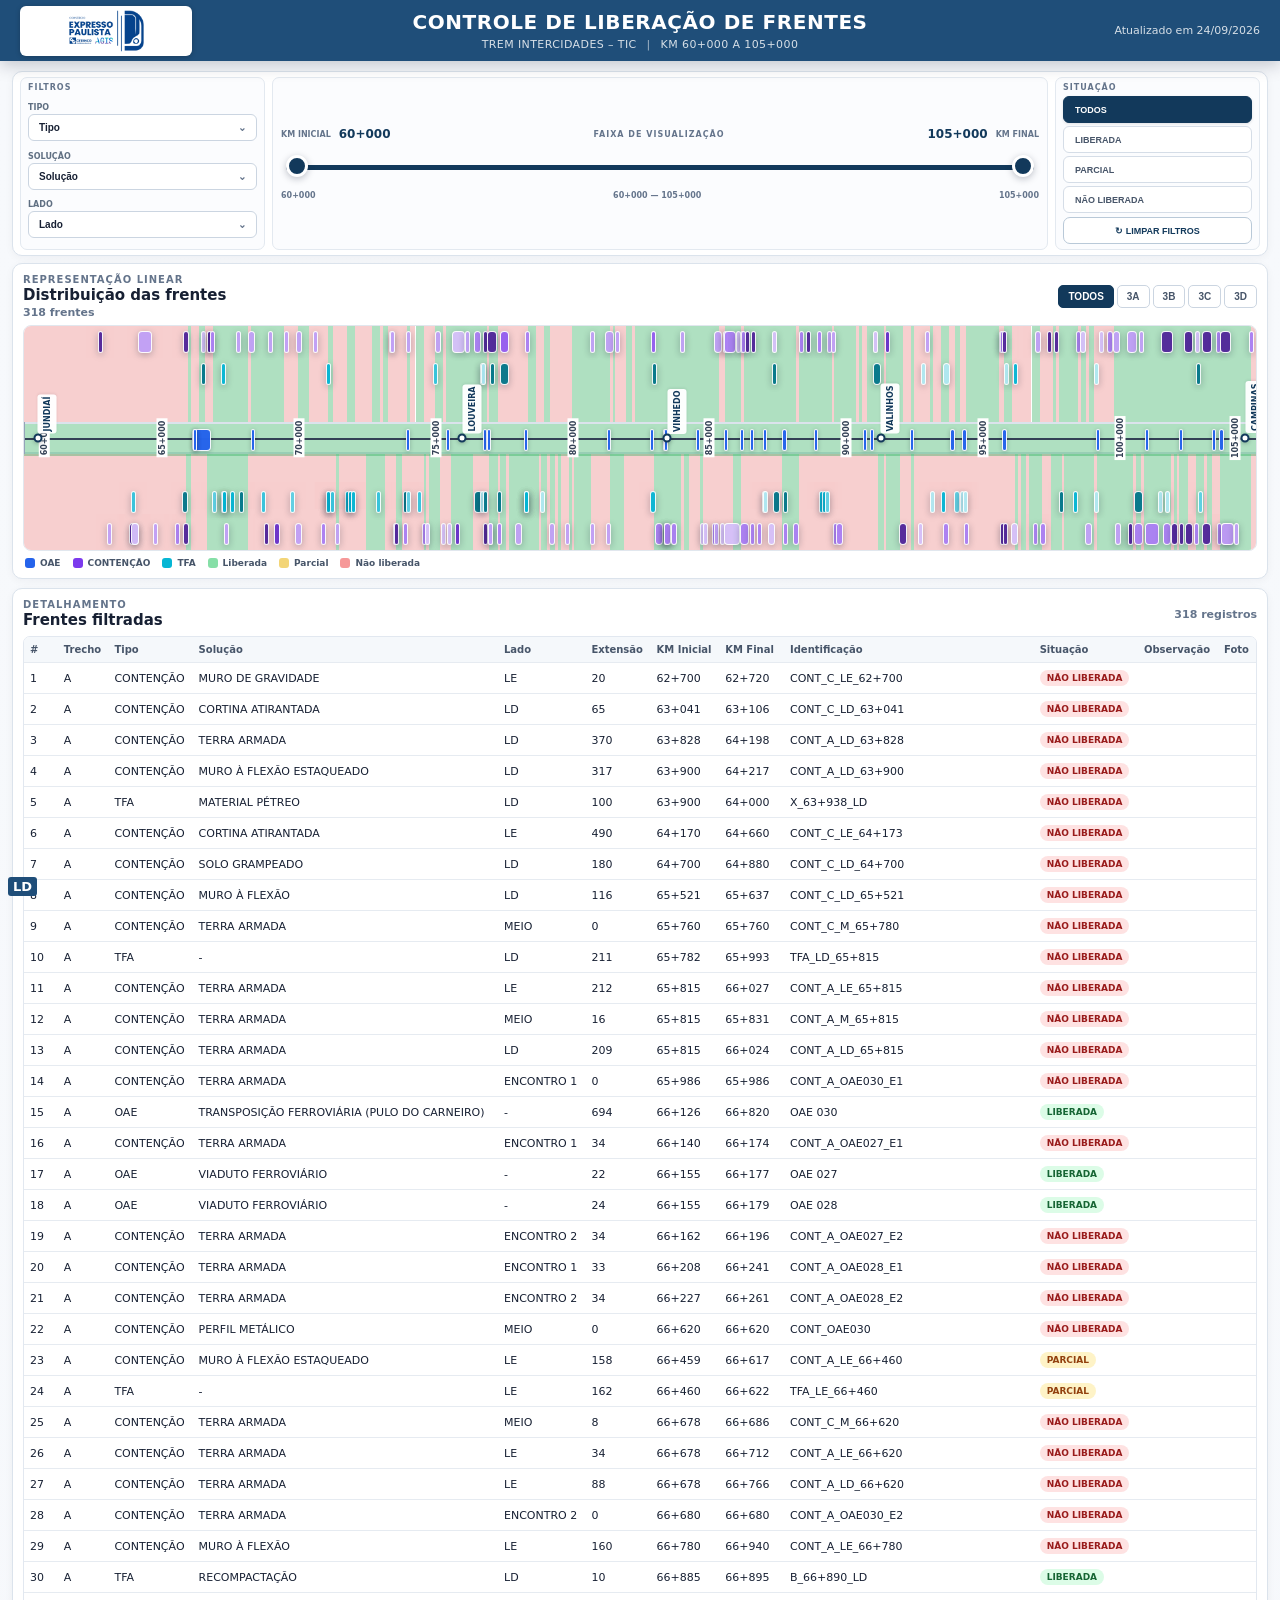
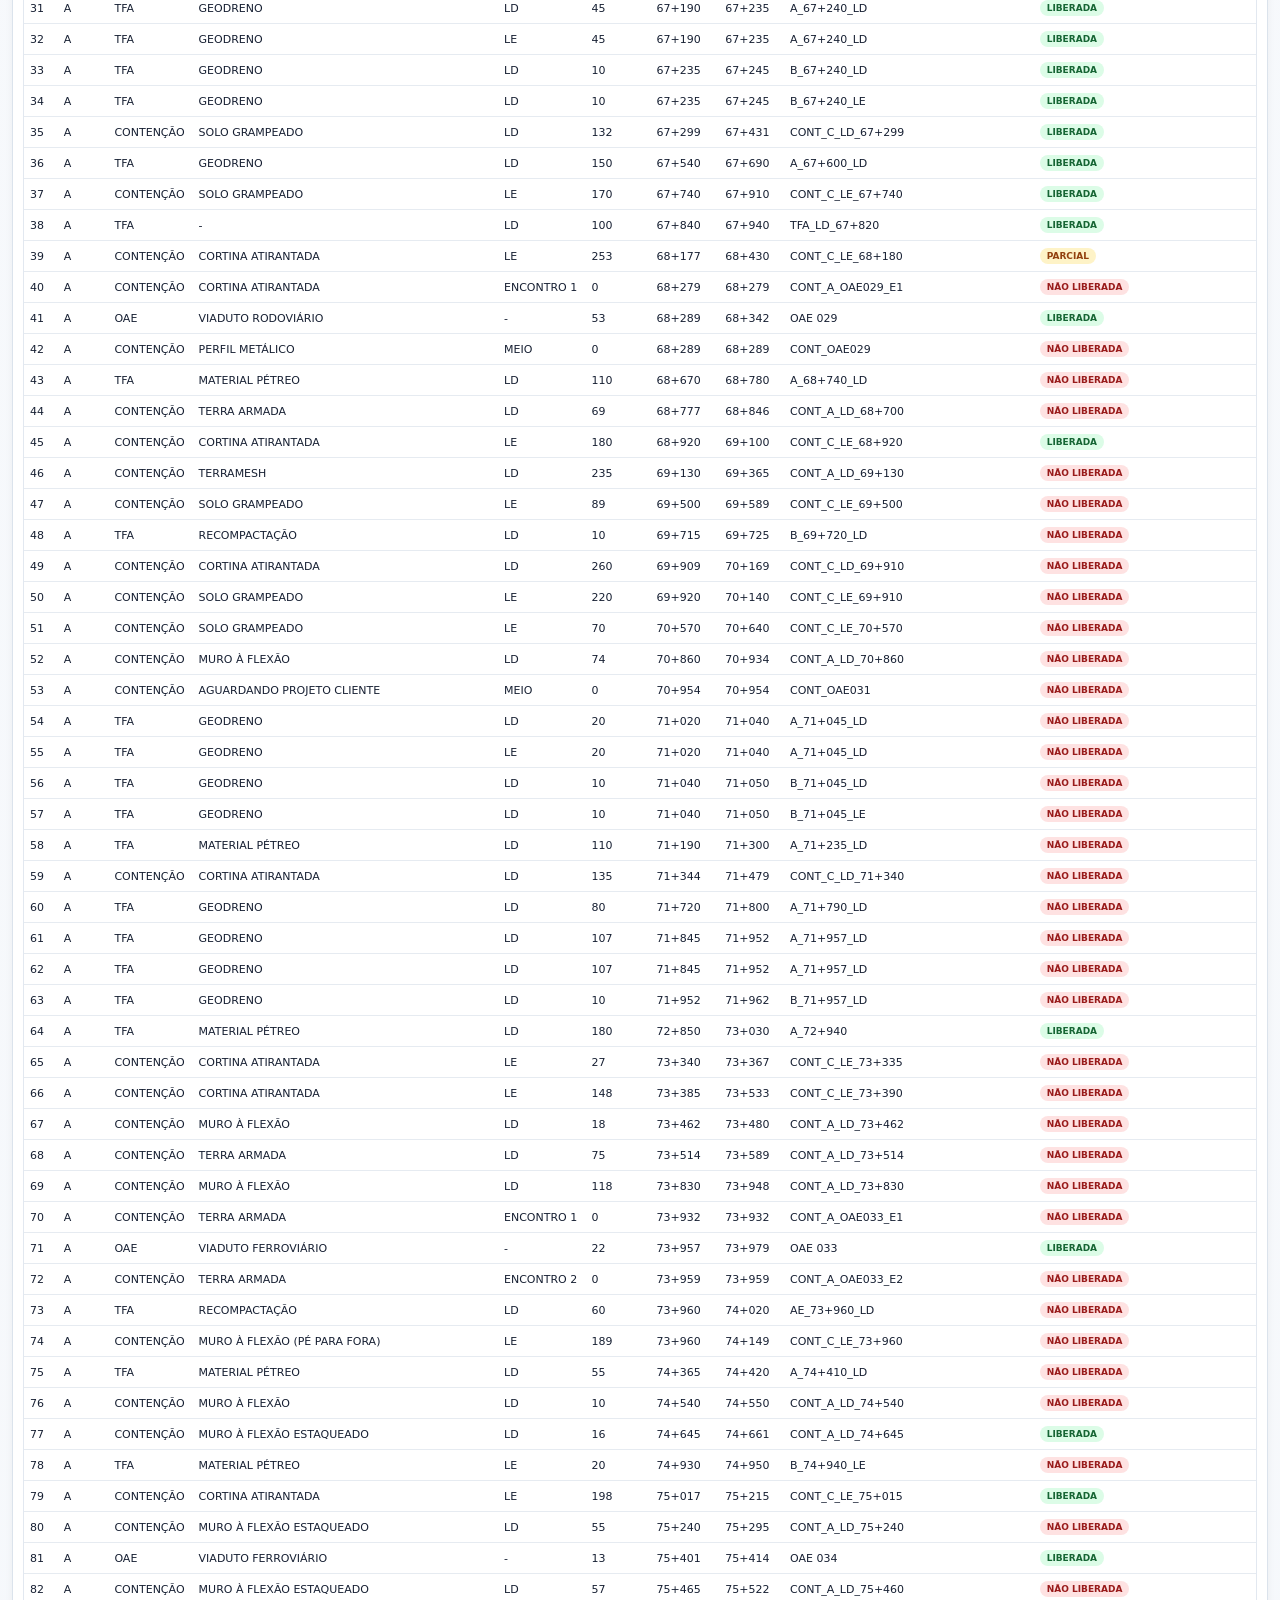
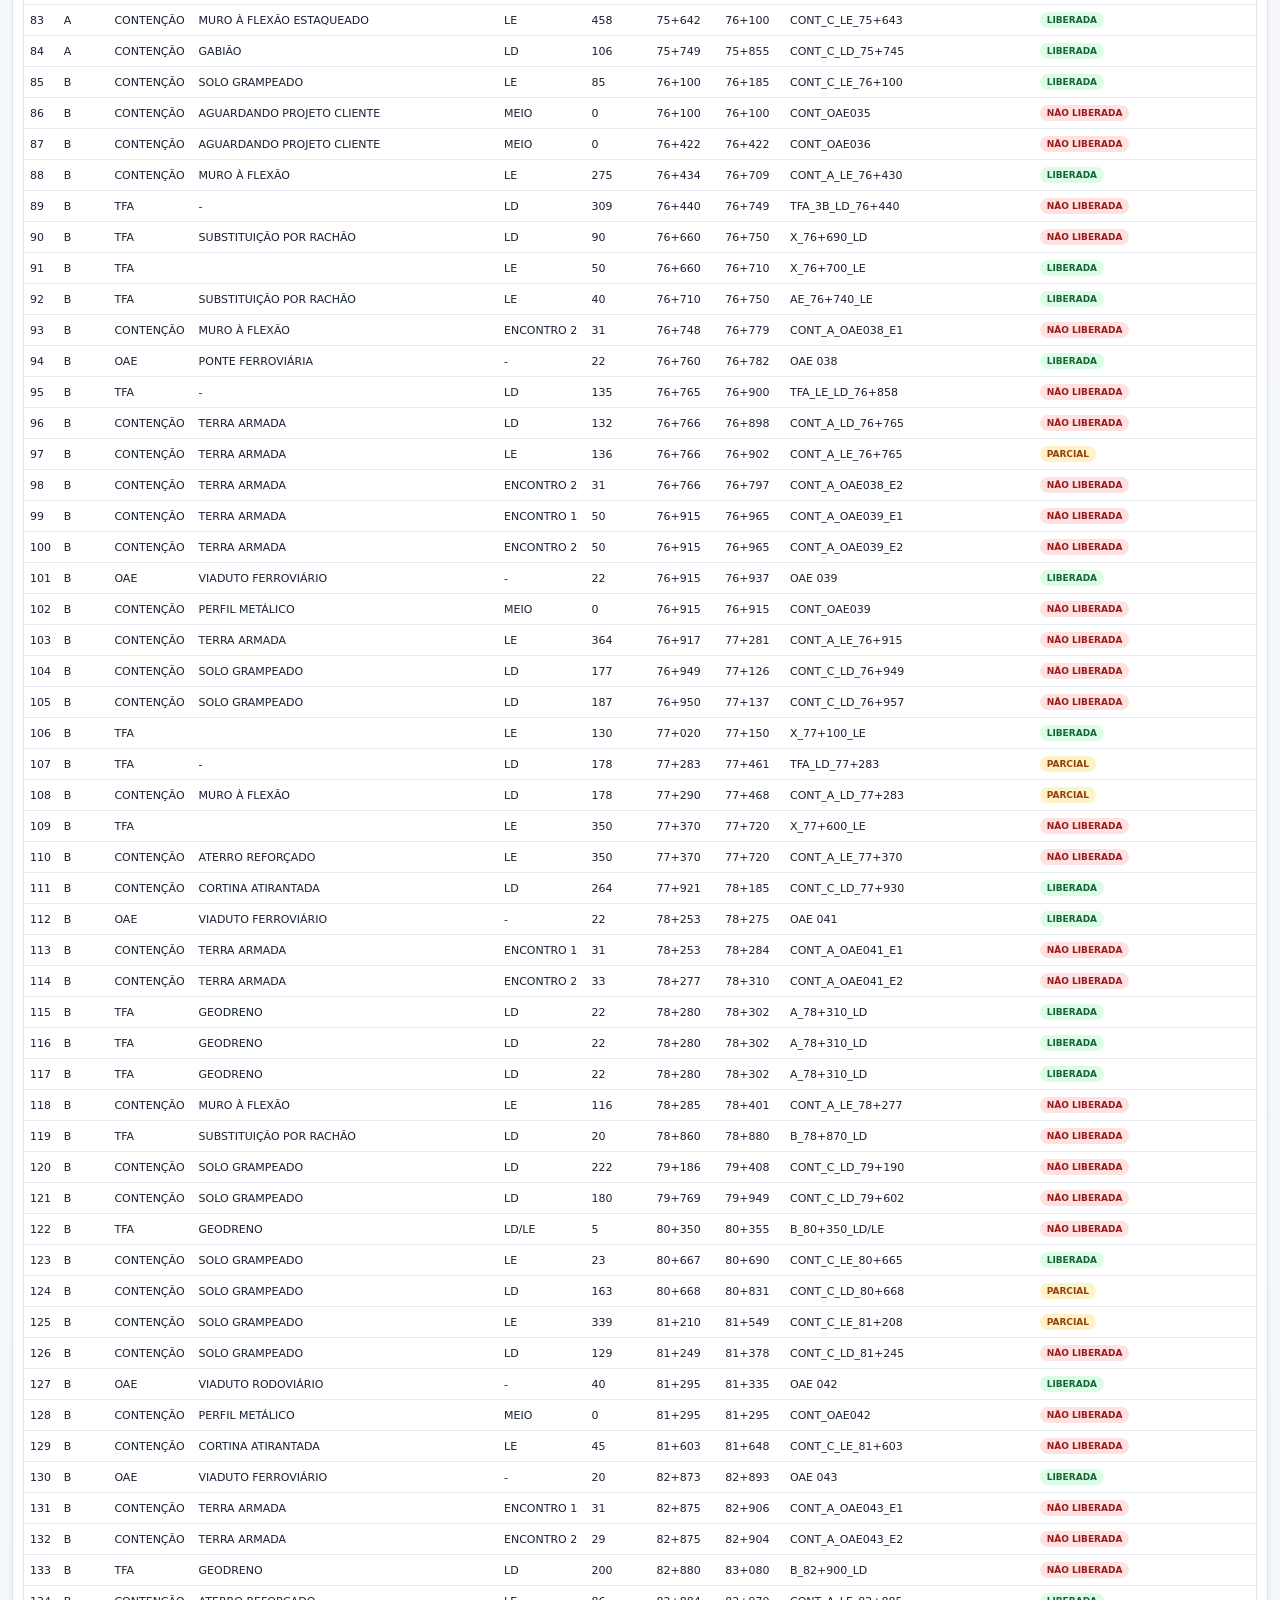
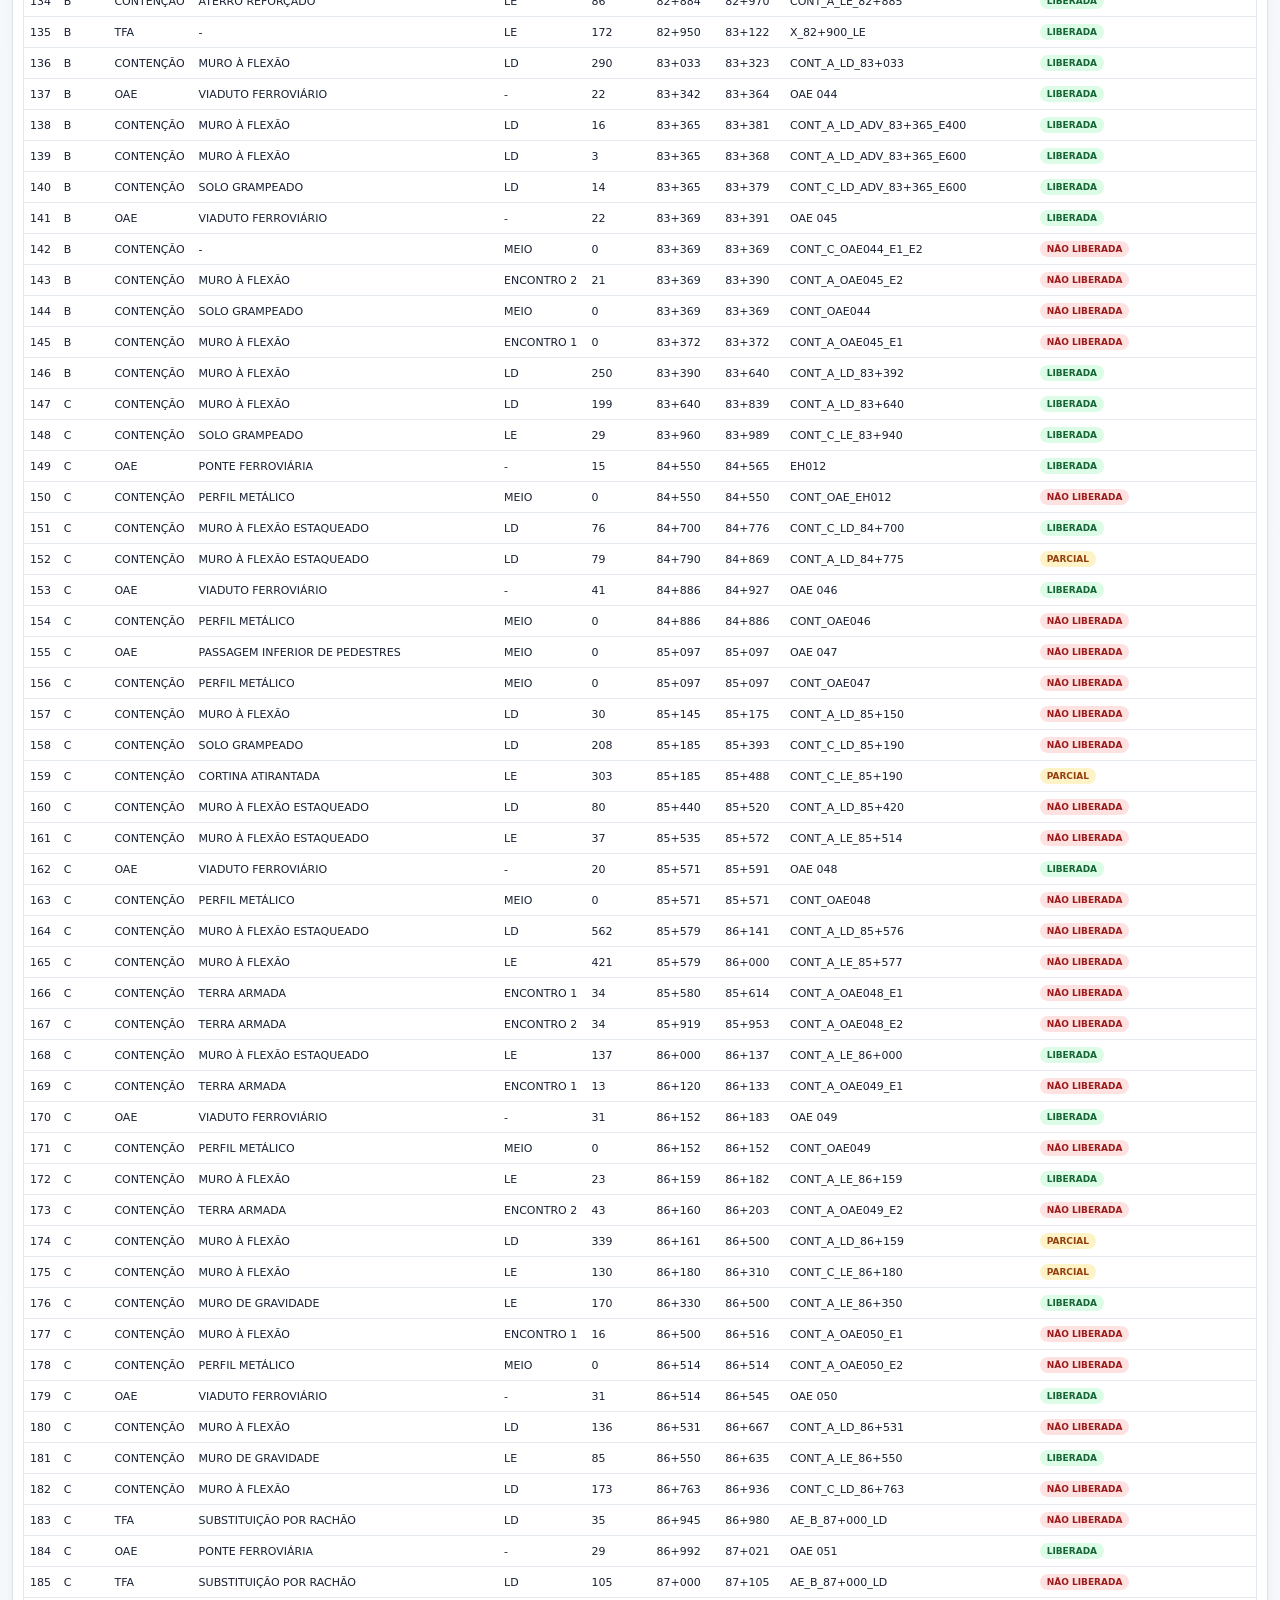
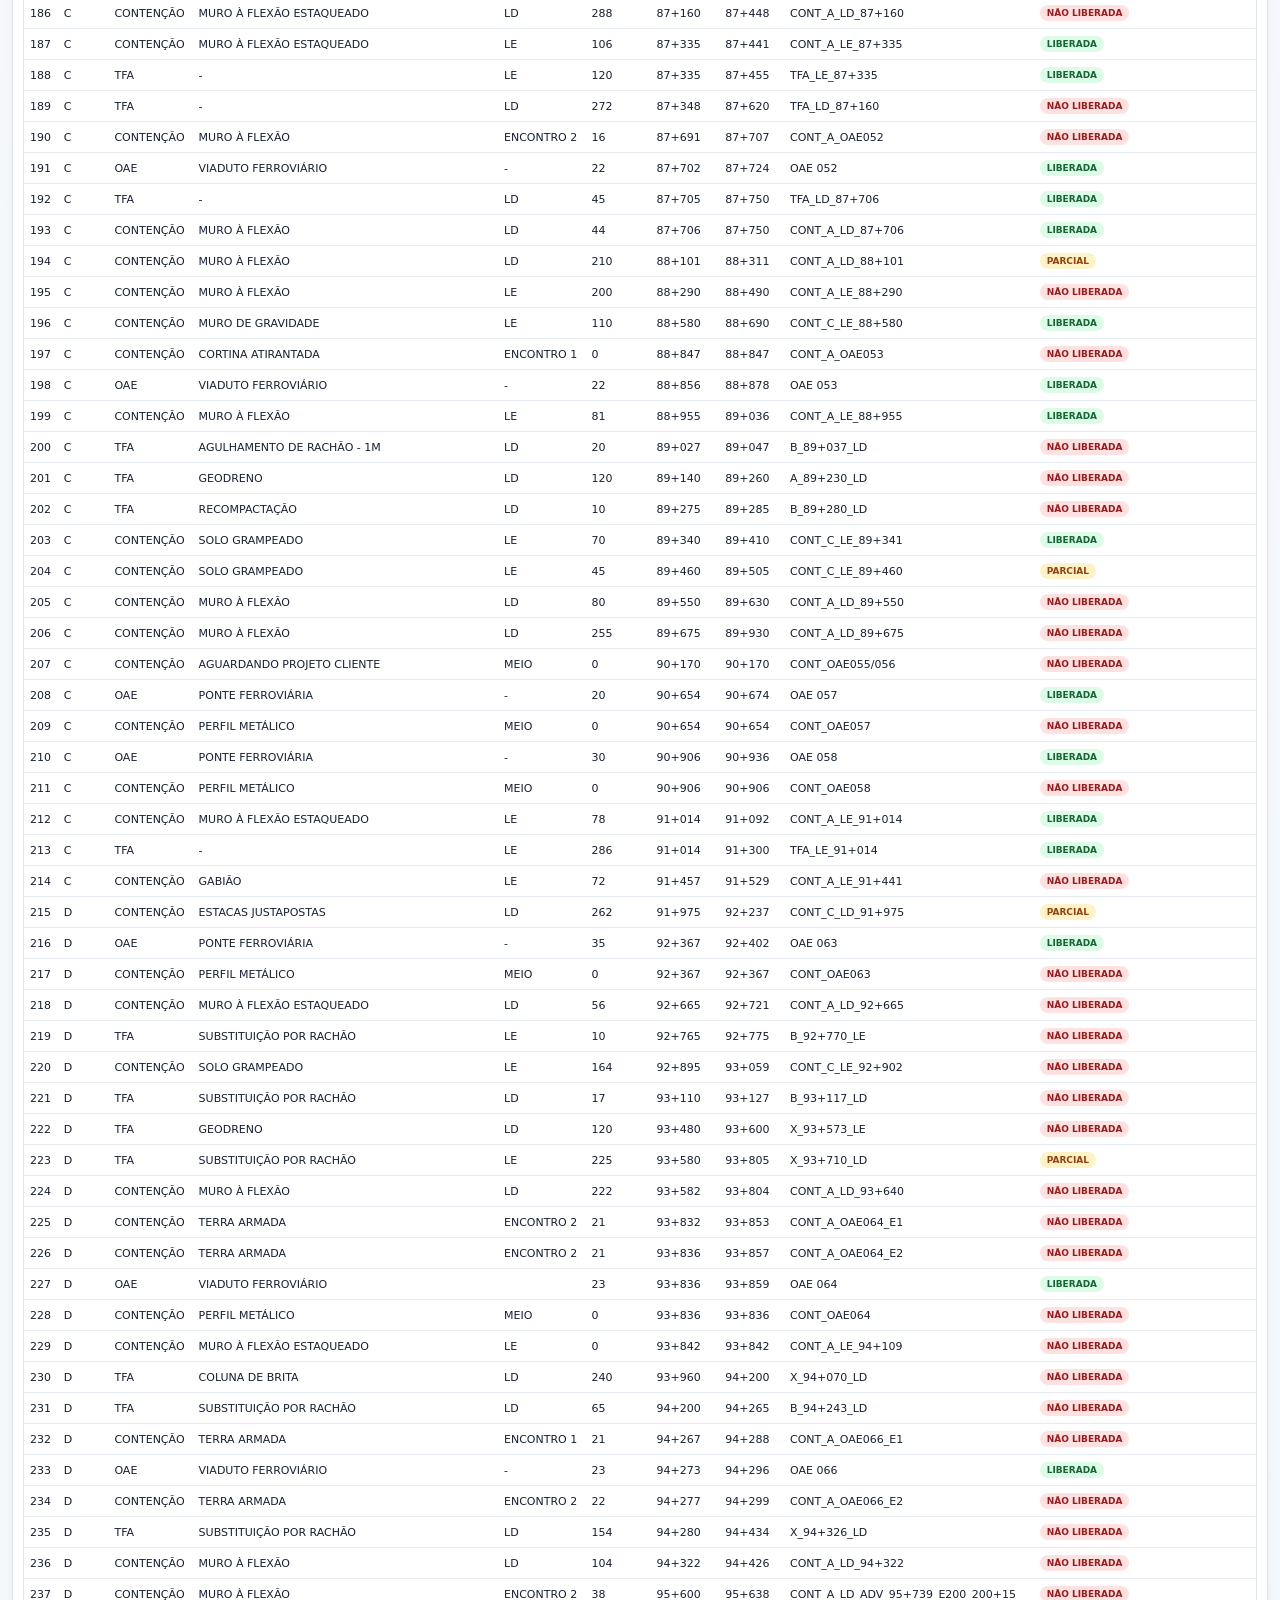
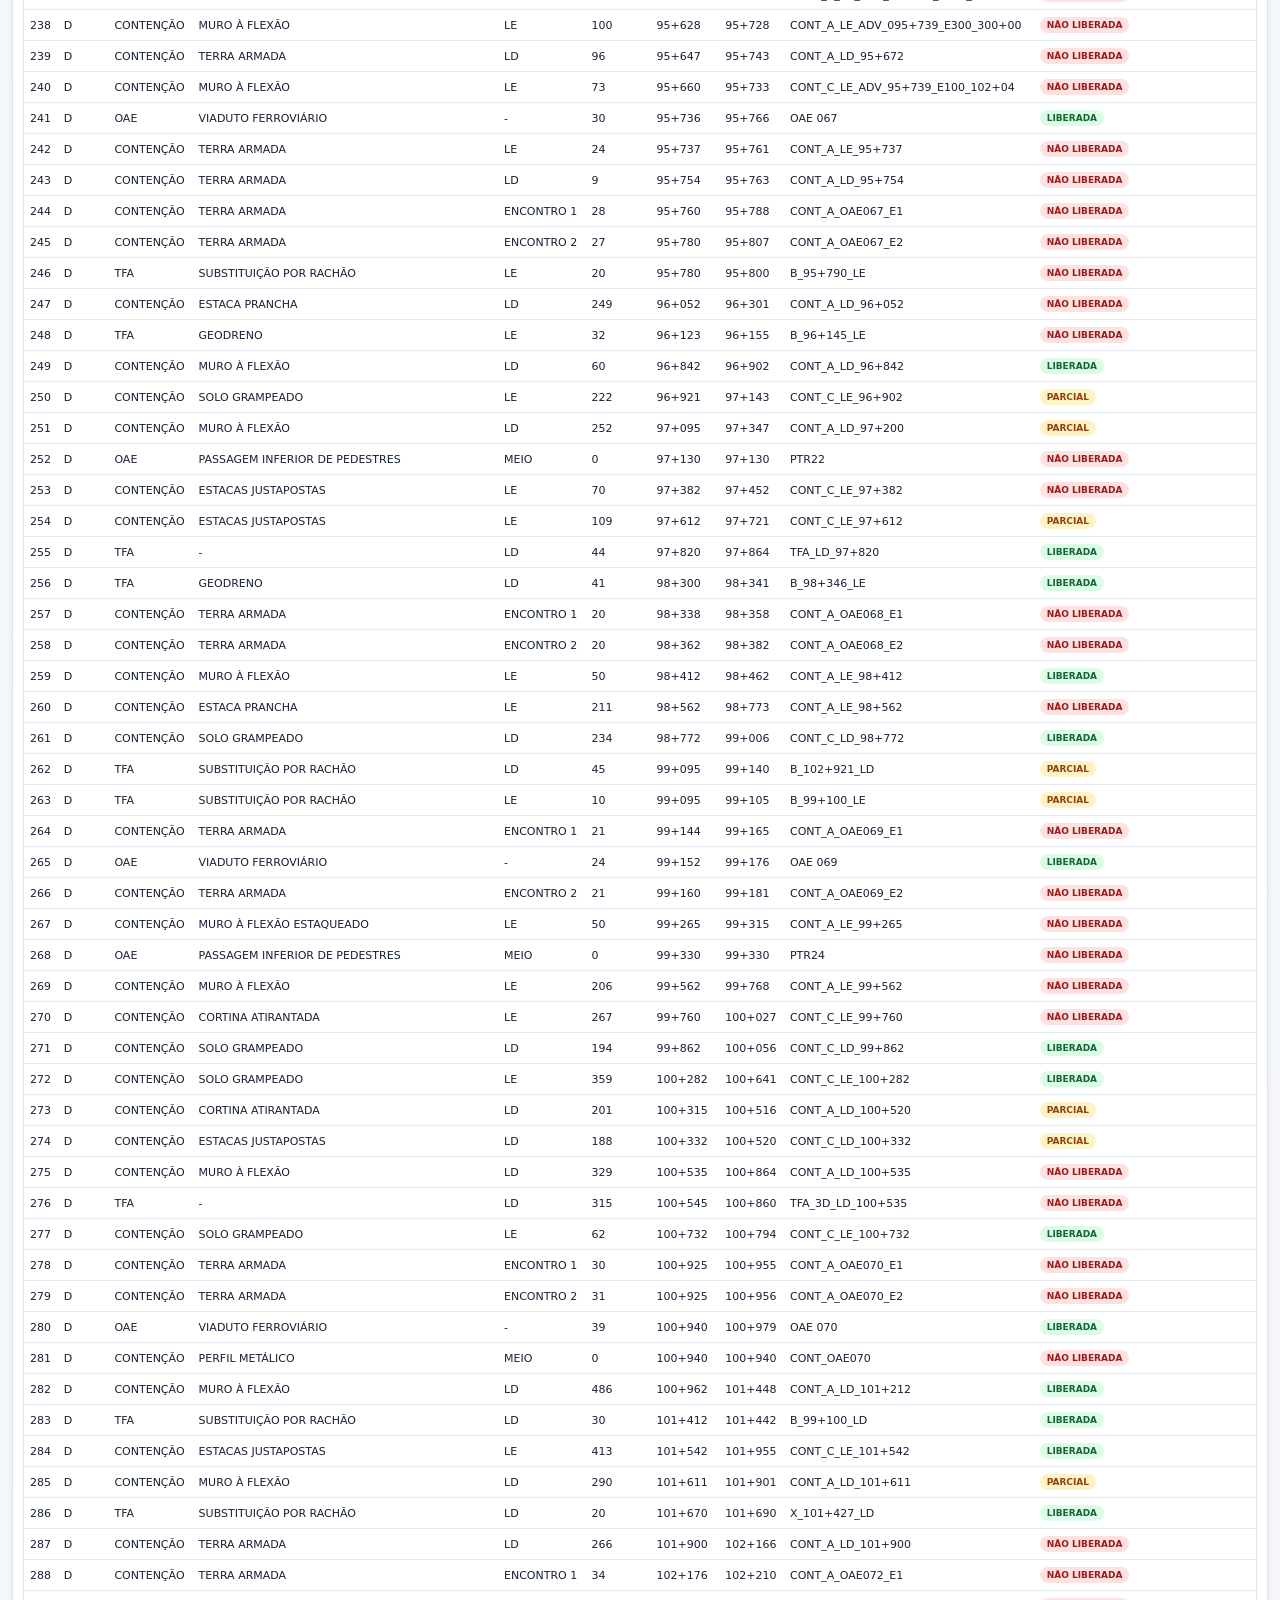
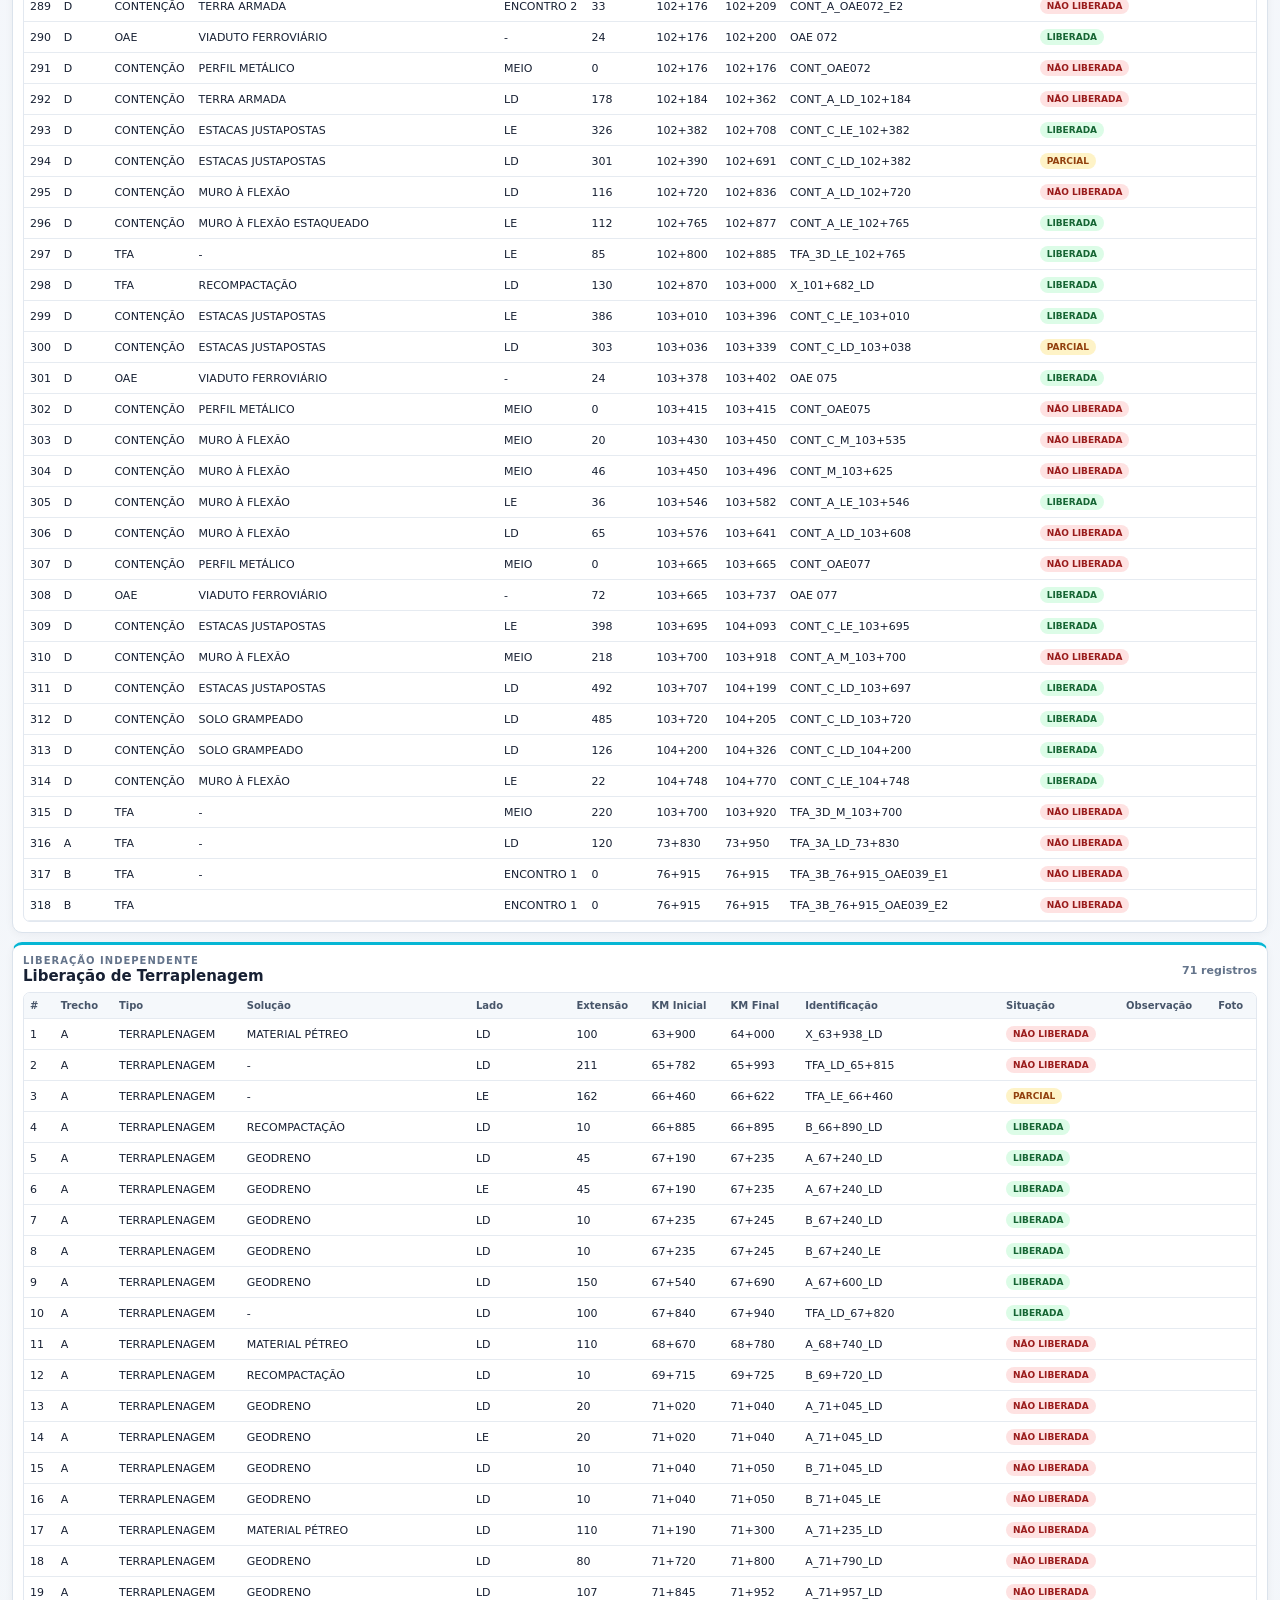
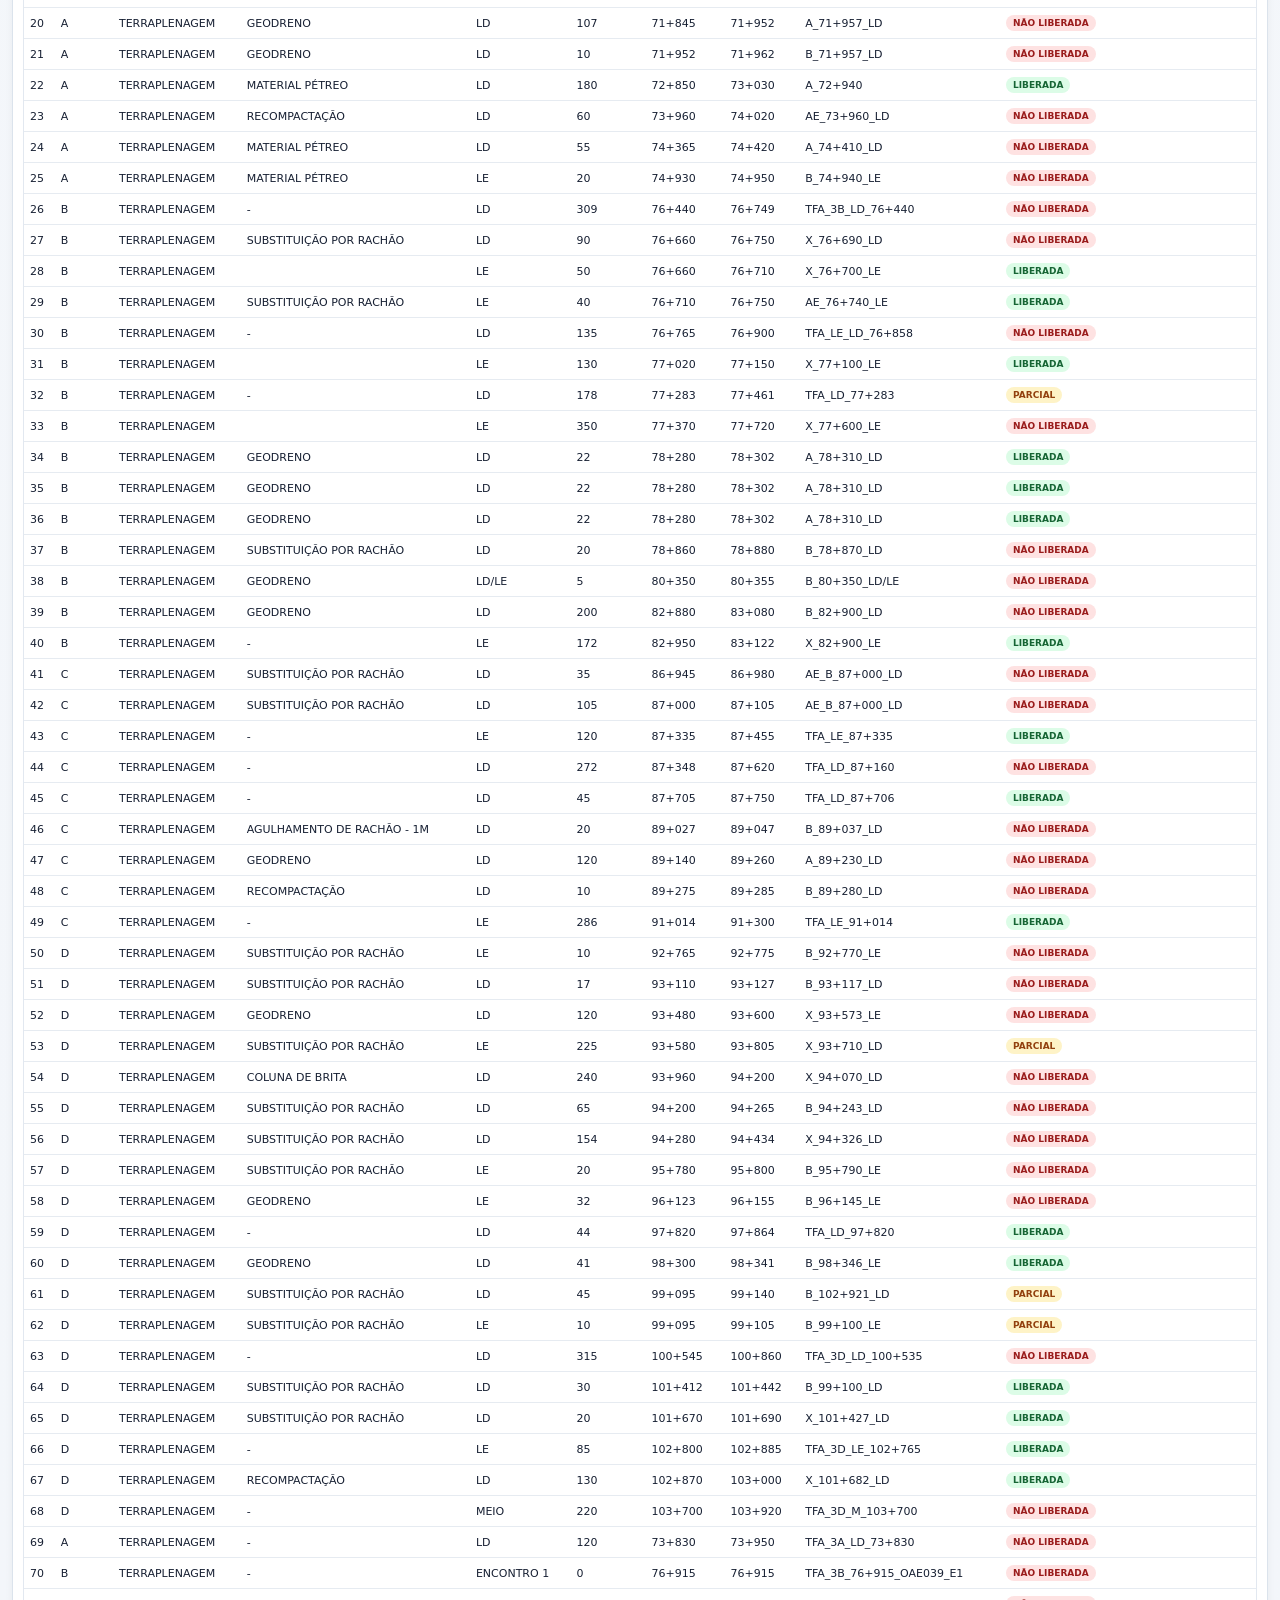
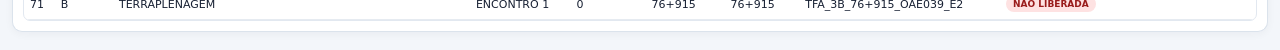
==== commit a67ef373: "Add files via upload" ====
--- a/index.html
+++ b/index.html
@@ -8,7 +8,7 @@
 <title>Controle de Liberação de Frentes</title>
 <link rel="manifest" href="manifest.webmanifest">
 <link rel="icon" href="icon.svg">
-<link rel="stylesheet" href="app.css?v=39">
+<link rel="stylesheet" href="app.css?v=49">
 
 
 
@@ -163,6 +163,6 @@
 </main>
 
 <div id="modal" class="modal" aria-hidden="true"><div class="modal-box" role="dialog" aria-modal="true"><div class="modal-head"><div><div class="eyebrow">DETALHES</div><h2 id="modalTitle">Frente</h2></div><button id="closeModal" class="close" type="button">×</button></div><div id="details" class="details"></div><div id="editArea"><label>OBSERVAÇÃO</label><textarea id="obs" placeholder="Digite uma observação..."></textarea><label class="photo-label">FOTO</label><input id="photo" type="file" accept="image/*" capture="environment"><img id="preview" class="preview" alt="Pré-visualização"><div class="modal-actions"><button id="save" type="button" class="save">Salvar</button></div></div></div></div>
-<script src="app_data.js?v=38"></script><script src="app.js?v=39"></script>
+<script src="app_data.js?v=49"></script><script src="app.js?v=49"></script>
 <script>if('serviceWorker' in navigator && (location.protocol==='https:' || location.hostname==='localhost')) navigator.serviceWorker.register('sw.js').catch(()=>{});</script>
 </body></html>
--- a/app.css
+++ b/app.css
@@ -278,3 +278,13 @@
 /* V47 */
 .legend-separator{margin-left:12px!important;font-weight:800!important;opacity:.8}
 #axis.dragging{cursor:grabbing!important}
+
+/* V48 */
+.center-item{z-index:20!important;display:block!important;opacity:.98!important;min-height:10px!important}
+.modal.show,.modal.open,.modal.active{display:flex!important;visibility:visible!important;opacity:1!important}
+/* V49 targeted fixes: preserve click targets and make short OAEs visible */
+.graph-band .item{pointer-events:auto!important;cursor:pointer!important}
+.graph-band.band-axis .item{position:absolute!important;display:block!important;visibility:visible!important}
+.graph-band.band-axis .center-item{min-width:4px!important}
+.modal.show,.modal.open,.modal.active{display:flex!important;visibility:visible!important;opacity:1!important;pointer-events:auto!important}
+.modal[aria-hidden="false"]{display:flex!important}
